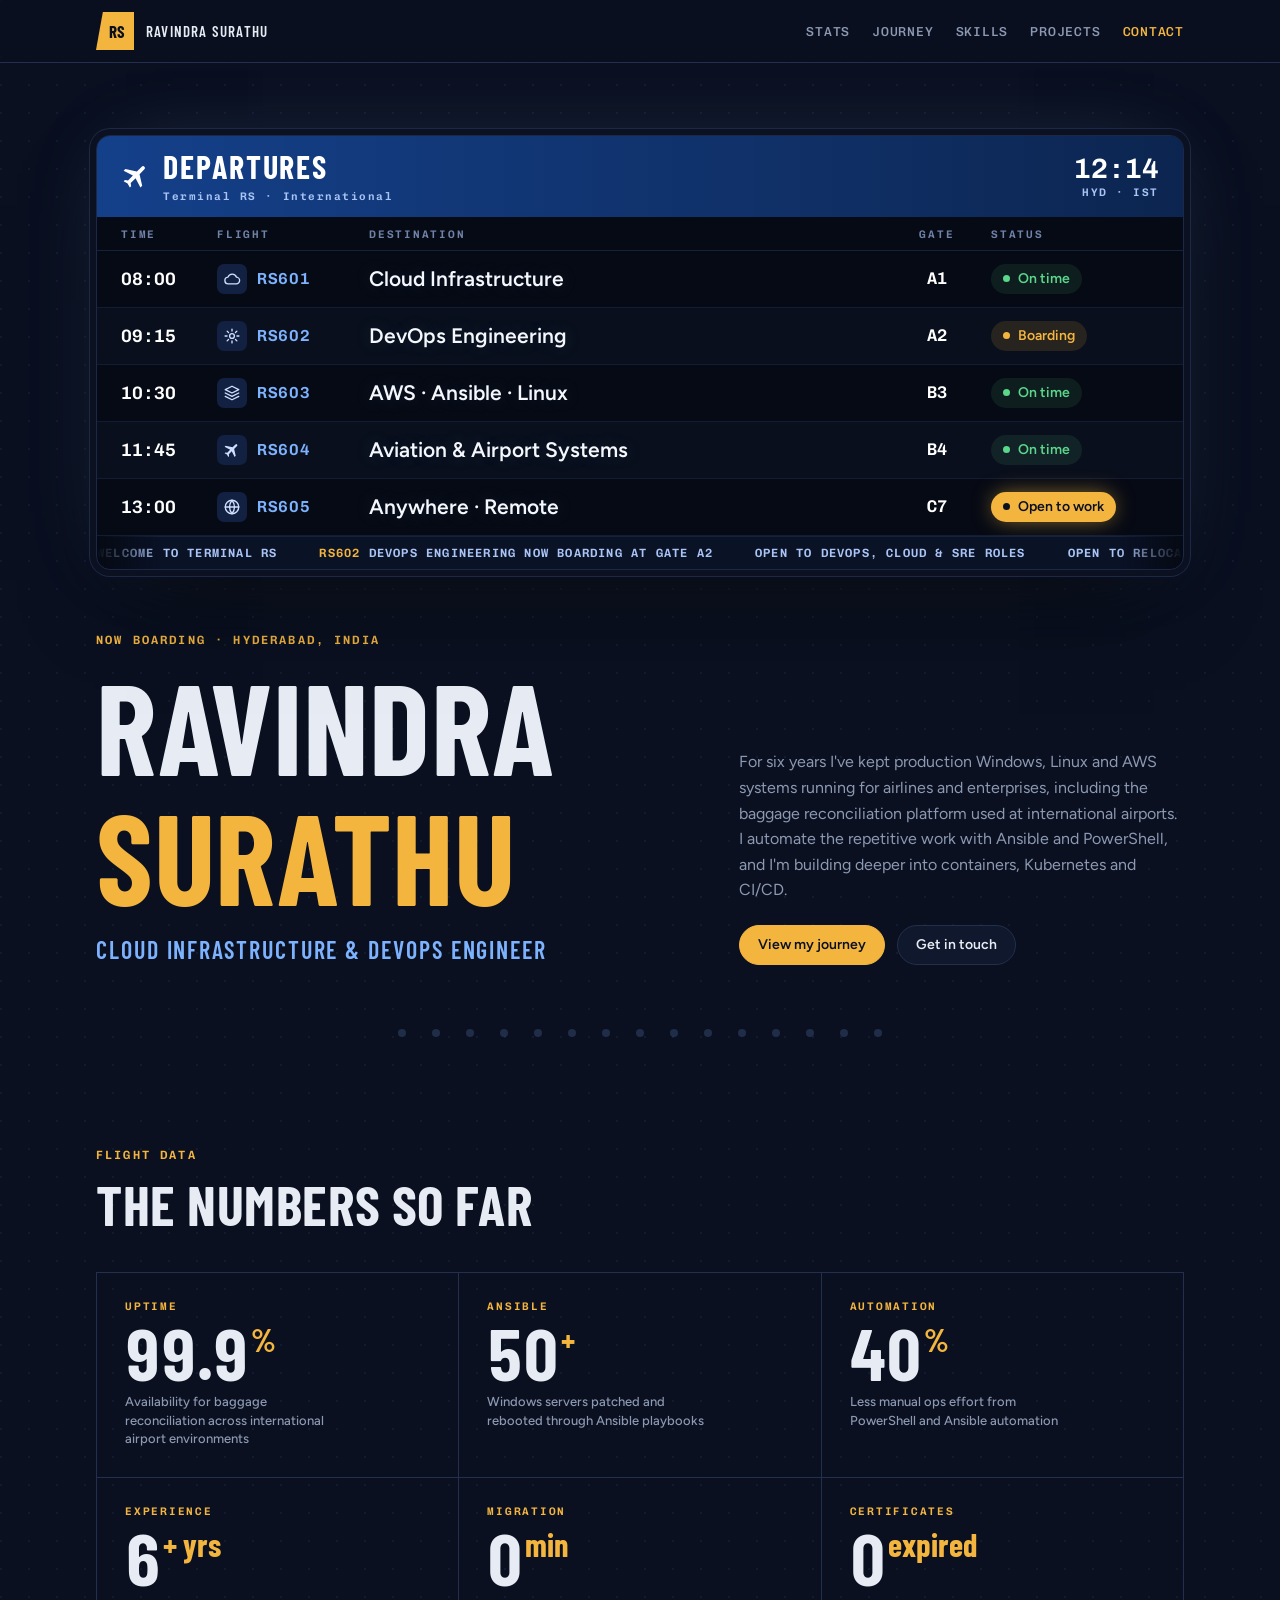
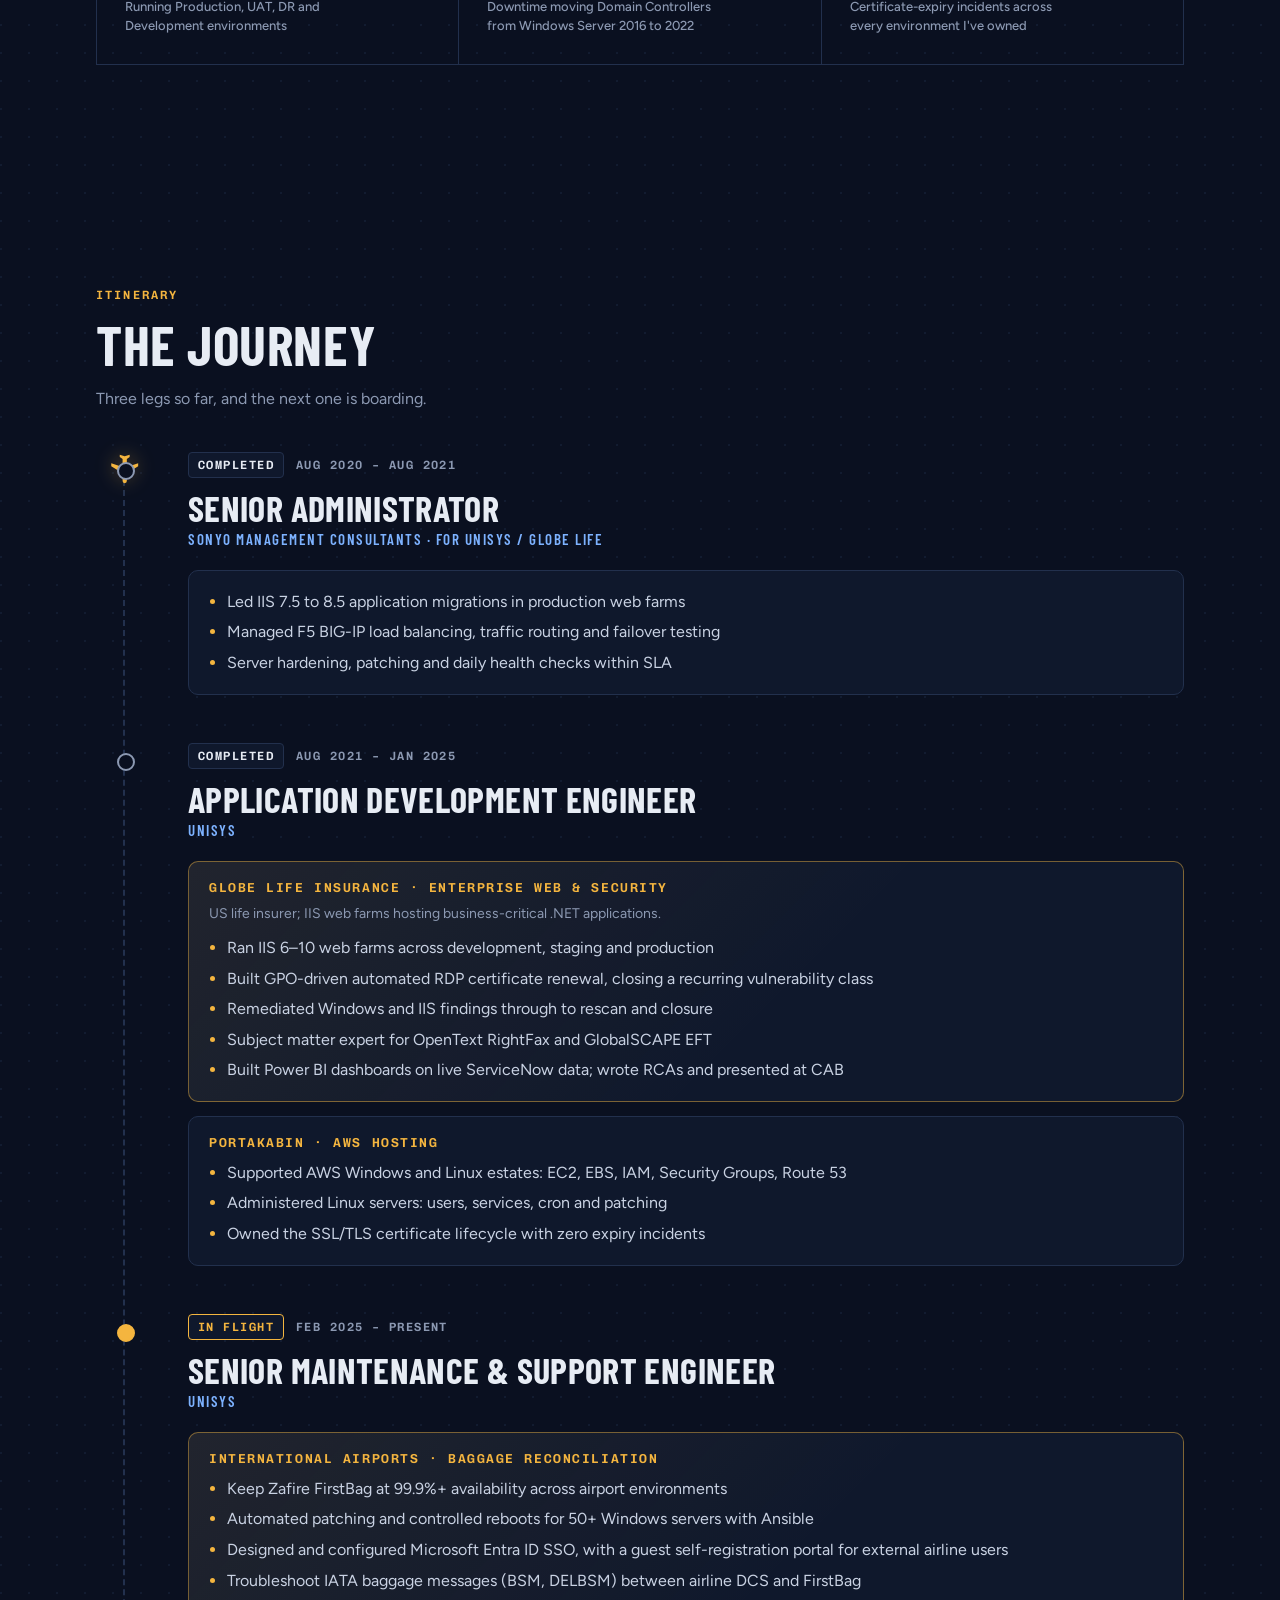
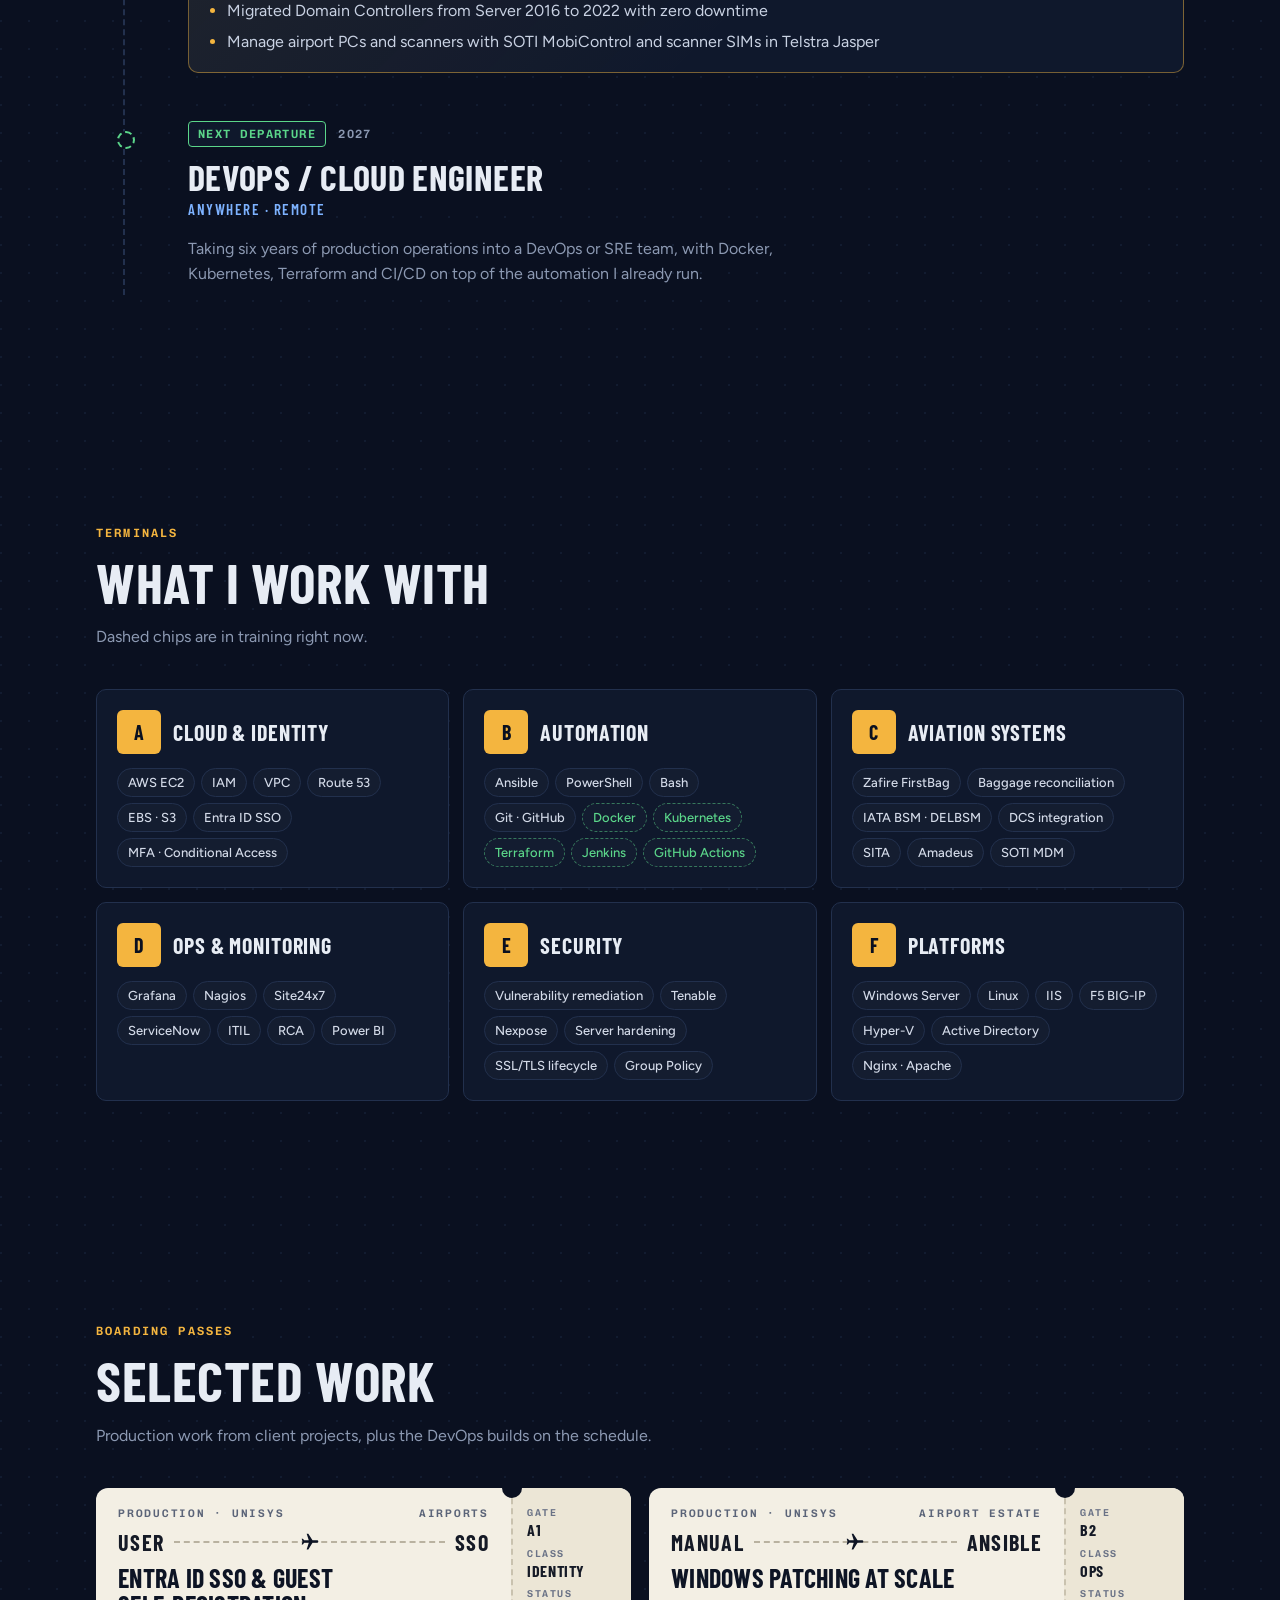
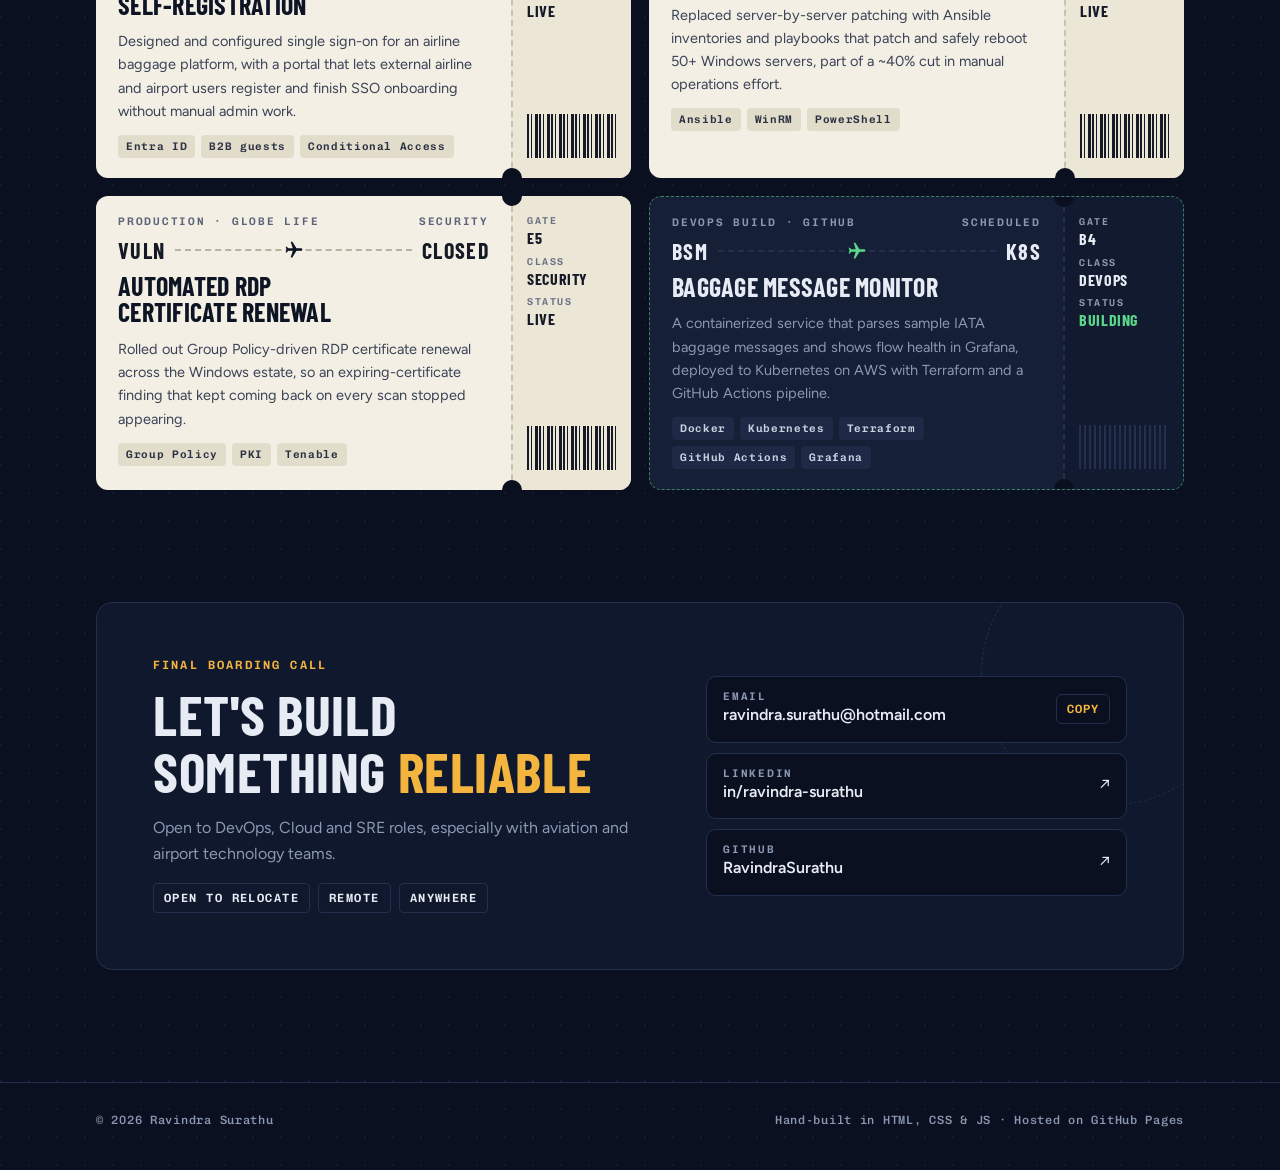
==== index.html @ cc4caa34 "Launch portfolio site Departures-screen hero, career itinerary, skills terminals and boarding-pass p" ====
<!doctype html>
<html lang="en">
<head>
<meta charset="utf-8">
<meta name="viewport" content="width=device-width, initial-scale=1, viewport-fit=cover">
<title>Ravindra Surathu</title>
<meta name="claude:viewport-fit-sides" content="cover">
<meta name="description" content="Ravindra Surathu – Cloud Infrastructure & DevOps Engineer. AWS, Ansible, Linux & Windows, aviation and airport systems.">
<link rel="preconnect" href="https://fonts.googleapis.com">
<link rel="preconnect" href="https://fonts.gstatic.com" crossorigin>
<link rel="stylesheet" href="https://fonts.googleapis.com/css2?family=Barlow+Condensed:wght@500;600;700&family=Chivo+Mono:wght@400;600&family=Figtree:wght@400;500;600&display=swap">
<style>
/* Layout: an airport at night. Departure board opens the page, then the career reads as a flight itinerary,
   skills as terminals, projects as boarding passes, contact as the final boarding call. Single deliberate dark look. */
:root{
  --night:#0A1020;      /* page ground: night apron */
  --deck:#0F182C;       /* raised surfaces */
  --line:#22304D;       /* hairlines, route */
  --flap:#14171D;       /* split-flap cell */
  --ink:#E7ECF4;        /* primary text */
  --muted:#8C99B2;      /* secondary text */
  --amber:#F4B53F;      /* board amber, the one accent */
  --runway:#7DB2FF;     /* runway edge-light blue, used sparingly */
  --go:#5BD68A;         /* status: on time */
  --display:"Barlow Condensed","Arial Narrow",Arial,sans-serif;
  --body:"Figtree",system-ui,-apple-system,"Segoe UI",sans-serif;
  --mono:"Chivo Mono",ui-monospace,"SFMono-Regular",Menlo,Consolas,monospace;
  color-scheme:dark;
}
*{box-sizing:border-box}
html{scroll-behavior:smooth}
body{margin:0;background:var(--night);color:var(--ink);font:400 16px/1.6 var(--body);
  background-image:radial-gradient(circle at 1px 1px,rgba(125,178,255,.07) 1px,transparent 0);background-size:28px 28px}
body::before{content:"";position:fixed;inset:0 0 auto;height:env(safe-area-inset-top,0px);z-index:10;background:var(--night)}
a{color:inherit}
:focus-visible{outline:2px solid var(--amber);outline-offset:3px;border-radius:4px}
.wrap{max-width:1120px;margin:0 auto;padding-left:max(16px,env(safe-area-inset-left,0px));padding-right:max(16px,env(safe-area-inset-right,0px))}
.eyebrow{font:600 12px/1 var(--mono);letter-spacing:.18em;text-transform:uppercase;color:var(--amber)}
h1,h2,h3{font-family:var(--display);font-weight:700;letter-spacing:.01em;text-wrap:balance;margin:0;line-height:1.02}
h2{font-size:clamp(34px,5vw,56px);text-transform:uppercase}
section{padding-block:clamp(64px,9vw,112px)}
.sec-head{display:grid;gap:14px;margin-bottom:40px;max-width:640px}
.sec-head p{color:var(--muted);margin:0}

/* ---------- nav ---------- */
nav{position:sticky;top:env(safe-area-inset-top,0px);z-index:20;background:rgba(10,16,32,.82);backdrop-filter:blur(10px);border-bottom:1px solid var(--line)}
nav .wrap{display:flex;align-items:center;justify-content:space-between;gap:16px;padding-block:12px}
.mono-mark{display:flex;align-items:center;gap:12px;text-decoration:none}
.fin{width:38px;height:38px;background:var(--amber);color:var(--night);display:grid;place-items:center;
  font:700 17px/1 var(--display);letter-spacing:.02em;clip-path:polygon(18% 0,100% 0,100% 100%,0 100%);padding-left:5px}
.mono-mark span{font:600 15px/1.1 var(--display);letter-spacing:.08em;text-transform:uppercase}
.navlinks{display:flex;gap:22px;font:500 13px/1 var(--mono);letter-spacing:.06em;text-transform:uppercase}
.navlinks a{text-decoration:none;color:var(--muted)}
.navlinks a:hover{color:var(--ink)}
@media (max-width:720px){.navlinks a:not(.keep){display:none}}

/* ---------- hero / departure board ---------- */
.hero{padding-block:clamp(36px,6vw,72px) 0}
.fids{position:relative;background:#060A14;border:1px solid #1B2847;border-radius:14px;overflow:hidden;
  box-shadow:0 0 0 6px #0B1120,0 0 0 7px #1B2847,0 40px 90px -30px rgba(0,0,0,.9),0 0 80px -30px rgba(125,178,255,.35)}
.fids::after{content:"";position:absolute;inset:0;pointer-events:none;
  background:linear-gradient(180deg,transparent 0,rgba(125,178,255,.06) 50%,transparent 100%);height:40%;top:-40%;animation:sweep 6s ease-in-out infinite 1.6s}
@keyframes sweep{0%{top:-40%}60%,100%{top:110%}}
.fids-head{display:flex;justify-content:space-between;align-items:center;gap:12px;flex-wrap:nowrap;padding:14px clamp(14px,2.4vw,24px);
  background:linear-gradient(90deg,#14408A,#0F2E63 70%,#0C2550)}
.fids-title{display:flex;align-items:center;gap:12px}
.fids-title svg{width:30px;height:30px;fill:#fff;transform:rotate(45deg)}
.fids-title b{font:700 clamp(21px,3.2vw,32px)/1 var(--display);letter-spacing:.06em;color:#fff;text-transform:uppercase}
.fids-title small{display:block;font:600 11px/1.2 var(--mono);letter-spacing:.14em;color:#A9C4F5;margin-top:3px}
.clock{font:600 clamp(20px,2.6vw,28px)/1 var(--mono);color:#fff;font-variant-numeric:tabular-nums;text-align:right}
.clock small{display:block;font-size:11px;color:#A9C4F5;letter-spacing:.14em;margin-top:4px}
.f-grid{display:grid;grid-template-columns:76px 132px minmax(0,1fr) 68px 168px;align-items:center;gap:0 clamp(10px,1.6vw,20px);padding:0 clamp(14px,2.4vw,24px)}
.f-cols{font:600 11px/1 var(--mono);letter-spacing:.16em;color:#6F82A8;text-transform:uppercase;padding-block:12px 10px;border-bottom:1px solid #16213B}
.f-row{padding-block:13px;border-bottom:1px solid #121C33;animation:rowIn .7s cubic-bezier(.2,.75,.2,1) both;animation-delay:calc(var(--i)*140ms + 200ms)}
.f-row:nth-child(odd){background:rgba(125,178,255,.035)}
@keyframes rowIn{from{opacity:0;transform:translateX(28px)}to{opacity:1;transform:none}}
.f-time{font:600 18px/1 var(--mono);color:#fff;font-variant-numeric:tabular-nums}
.f-fl{display:flex;align-items:center;gap:10px;font:600 16px/1 var(--mono);color:var(--runway);letter-spacing:.04em}
.f-ic{width:30px;height:30px;border-radius:7px;display:grid;place-items:center;background:#122041;color:#CFE0FF;flex:none}
.f-ic svg{width:18px;height:18px;fill:none;stroke:currentColor;stroke-width:1.8;stroke-linecap:round;stroke-linejoin:round}
.f-ic svg.solid{fill:currentColor;stroke:none}
.f-dest{font:600 clamp(17px,1.9vw,21px)/1.15 var(--body);color:#F4F7FC;min-width:0;text-shadow:0 0 18px rgba(125,178,255,.18)}
.f-gate{font:600 17px/1 var(--mono);color:#fff;text-align:center}
.f-st{justify-self:start;display:inline-flex;align-items:center;gap:8px;font:600 14px/1 var(--body);padding:8px 12px;border-radius:999px;white-space:nowrap}
.f-st::before{content:"";width:7px;height:7px;border-radius:50%;background:currentColor}
.st-go{color:var(--go);background:rgba(91,214,138,.1)}
.st-board{color:var(--amber);background:rgba(244,181,63,.12)}
.st-board::before{animation:pulse 1.2s ease-in-out infinite}
.st-open{color:var(--night);background:var(--amber);box-shadow:0 0 22px -4px rgba(244,181,63,.7)}
.st-open::before{background:var(--night)}
@keyframes pulse{50%{opacity:.2}}
.ticker{display:flex;overflow:hidden;background:#0A1226;border-top:1px solid #16213B;padding-block:10px;font:600 12px/1 var(--mono);letter-spacing:.1em;color:#A9C4F5;text-transform:uppercase;
  -webkit-mask-image:linear-gradient(90deg,transparent,#000 6%,#000 94%,transparent);mask-image:linear-gradient(90deg,transparent,#000 6%,#000 94%,transparent)}
.ticker div{display:flex;gap:42px;padding-right:42px;flex:none;animation:marquee 38s linear infinite}
.ticker span{white-space:nowrap}
.ticker em{font-style:normal;color:var(--amber)}
@keyframes marquee{to{transform:translateX(-100%)}}
@media (max-width:700px){
  .f-cols{display:none}
  .f-grid{grid-template-columns:minmax(0,1fr) auto;grid-template-areas:"fl st" "dest dest";gap:8px 10px}
  .f-time,.f-gate{display:none}
  .f-fl{grid-area:fl}.f-st{grid-area:st;justify-self:end}.f-dest{grid-area:dest;padding-left:40px}
}

.ident{display:grid;grid-template-columns:minmax(0,1.3fr) minmax(0,1fr);gap:clamp(24px,5vw,64px);align-items:end;margin-top:clamp(36px,6vw,64px)}
.ident h1{font-size:clamp(54px,10vw,128px);text-transform:uppercase;letter-spacing:.005em}
.ident h1 em{font-style:normal;color:var(--amber)}
.role{font:600 clamp(18px,2.2vw,24px)/1.25 var(--display);letter-spacing:.08em;text-transform:uppercase;color:var(--runway);margin-top:14px}
.ident p{margin:0;color:var(--muted);max-width:46ch}
.ctas{display:flex;gap:12px;flex-wrap:wrap;margin-top:22px}
.btn{display:inline-flex;align-items:center;gap:10px;padding:12px 18px;border-radius:999px;text-decoration:none;font:600 14px/1 var(--body);border:1px solid var(--line);background:var(--deck);color:var(--ink);cursor:pointer;transition:transform .2s,border-color .2s}
.btn:hover{transform:translateY(-2px);border-color:var(--muted)}
.btn.primary{background:var(--amber);color:var(--night);border-color:var(--amber)}
@media (max-width:760px){.ident{grid-template-columns:1fr}}

/* runway approach lights */
.runway{display:flex;justify-content:center;gap:clamp(10px,2.4vw,26px);padding-block:clamp(40px,6vw,64px) 0}
.runway i{width:8px;height:8px;border-radius:50%;background:var(--runway);opacity:.18;box-shadow:0 0 0 0 transparent;animation:approach 2.6s infinite}
@keyframes approach{0%,100%{opacity:.18;box-shadow:none}8%{opacity:1;box-shadow:0 0 14px 3px rgba(125,178,255,.7)}22%{opacity:.18;box-shadow:none}}

/* ---------- stats ---------- */
.stats{display:grid;grid-template-columns:repeat(3,minmax(0,1fr));border-top:1px solid var(--line);border-left:1px solid var(--line)}
.stat{padding:28px clamp(16px,2.4vw,28px);border-right:1px solid var(--line);border-bottom:1px solid var(--line);display:grid;gap:8px;align-content:start}
.stat b{font:700 clamp(44px,6vw,72px)/.9 var(--display);color:var(--ink);font-variant-numeric:tabular-nums}
.stat b sup{font-size:.45em;color:var(--amber);vertical-align:.9em;margin-left:2px}
.stat > span:not(.code){font:500 13px/1.45 var(--body);color:var(--muted);max-width:28ch}
.stat .code{font:600 11px/1 var(--mono);letter-spacing:.16em;color:var(--amber)}
@media (max-width:760px){.stats{grid-template-columns:repeat(2,minmax(0,1fr))}}
@media (max-width:420px){.stats{grid-template-columns:1fr}}

/* ---------- journey ---------- */
.journey{display:grid;grid-template-columns:56px minmax(0,1fr);gap:0 clamp(16px,3vw,36px);position:relative}
.track{position:relative;grid-row:1/span 10}
.track::before{content:"";position:absolute;left:50%;top:8px;bottom:8px;border-left:2px dashed var(--line);transform:translateX(-1px)}
.plane{position:absolute;left:50%;top:0;width:34px;height:34px;transform:translate(-50%,0) rotate(180deg);fill:var(--amber);transition:top .15s linear;filter:drop-shadow(0 0 10px rgba(244,181,63,.45))}
.leg{padding-bottom:48px;position:relative}
.leg::before{content:"";position:absolute;left:calc(-1*clamp(16px,3vw,36px) - 28px - 7px);top:10px;width:14px;height:14px;border-radius:50%;background:var(--night);border:2px solid var(--muted)}
.leg.now::before{border-color:var(--amber);background:var(--amber)}
.leg.next::before{border-color:var(--go);border-style:dashed}
.leg-meta{display:flex;gap:12px;flex-wrap:wrap;align-items:center;font:600 12px/1 var(--mono);letter-spacing:.12em;text-transform:uppercase;color:var(--muted)}
.leg-meta .pill{padding:6px 9px;border-radius:4px;background:var(--deck);border:1px solid var(--line);color:var(--ink)}
.leg.now .pill{border-color:var(--amber);color:var(--amber)}
.leg.next .pill{border-color:var(--go);color:var(--go)}
.leg h3{font-size:clamp(26px,3.4vw,36px);text-transform:uppercase;margin:12px 0 4px}
.leg .co{color:var(--runway);font:600 15px/1.3 var(--display);letter-spacing:.1em;text-transform:uppercase}
.clients{display:grid;gap:14px;margin-top:20px}
.client{background:var(--deck);border:1px solid var(--line);border-radius:10px;padding:18px 20px}
.client h4{margin:0 0 8px;font:600 13px/1.3 var(--mono);letter-spacing:.12em;text-transform:uppercase;color:var(--amber)}
.client ul{margin:0;padding-left:18px;color:#C9D2E3;display:grid;gap:5px}
.client li::marker{color:var(--amber)}
.client.feature{border-color:rgba(244,181,63,.45);background:linear-gradient(135deg,rgba(244,181,63,.08),transparent 60%),var(--deck)}
.client .tagline{font-size:14px;color:var(--muted);margin:-2px 0 10px}

/* ---------- skills ---------- */
.terminals{display:grid;grid-template-columns:repeat(3,minmax(0,1fr));gap:14px}
.terminal{background:var(--deck);border:1px solid var(--line);border-radius:10px;padding:20px;display:grid;gap:14px;align-content:start;transition:border-color .25s}
.terminal:hover{border-color:var(--muted)}
.t-head{display:flex;align-items:center;gap:12px}
.t-gate{width:44px;height:44px;border-radius:6px;background:var(--amber);color:var(--night);display:grid;place-items:center;font:700 20px/1 var(--display);flex:none}
.t-head h3{font-size:22px;text-transform:uppercase;letter-spacing:.04em}
.chips{display:flex;flex-wrap:wrap;gap:6px}
.chip{font:500 13px/1 var(--body);padding:7px 10px;border-radius:999px;border:1px solid var(--line);color:#D3DAE8;background:rgba(255,255,255,.02)}
.chip.learn{border-style:dashed;color:var(--go);border-color:rgba(91,214,138,.5)}
@media (max-width:900px){.terminals{grid-template-columns:repeat(2,minmax(0,1fr))}}
@media (max-width:560px){.terminals{grid-template-columns:1fr}}

/* ---------- boarding passes ---------- */
.passes{display:grid;grid-template-columns:repeat(2,minmax(0,1fr));gap:18px}
.pass{display:grid;grid-template-columns:minmax(0,1fr) 120px;background:#F3EFE4;color:#151A26;border-radius:12px;overflow:hidden;position:relative;transition:transform .3s}
.pass:hover{transform:translateY(-4px) rotate(-.4deg)}
.pass-main{padding:20px 22px;display:grid;gap:12px;align-content:start}
.pass-top{display:flex;justify-content:space-between;gap:10px;font:600 11px/1 var(--mono);letter-spacing:.16em;text-transform:uppercase;color:#5B6478}
.pass h3{font-size:26px;text-transform:uppercase;color:#0D1424}
.pass p{margin:0;font-size:14.5px;color:#3A4356}
.route{display:flex;align-items:center;gap:10px;font:700 22px/1 var(--display);letter-spacing:.06em}
.route .dash{flex:1;border-top:2px dashed #B9B2A0;position:relative}
.route .dash svg{position:absolute;left:50%;top:-11px;width:20px;height:20px;transform:translateX(-50%) rotate(90deg);fill:#0D1424}
.pass .tags{display:flex;flex-wrap:wrap;gap:6px}
.pass .tags span{font:600 11px/1 var(--mono);letter-spacing:.06em;padding:6px 8px;border-radius:4px;background:#E2DCCB;color:#2A3142}
.stub{border-left:2px dashed #C9C2AF;padding:20px 14px;display:grid;align-content:space-between;gap:12px;background:#ECE6D6;position:relative}
.stub::before,.stub::after{content:"";position:absolute;left:-11px;width:20px;height:20px;border-radius:50%;background:var(--night)}
.stub::before{top:-10px}.stub::after{bottom:-10px}
.stub dl{margin:0;display:grid;gap:10px}
.stub dt{font:600 10px/1 var(--mono);letter-spacing:.16em;color:#6A7286}
.stub dd{margin:3px 0 0;font:700 16px/1.1 var(--display);letter-spacing:.04em;text-transform:uppercase}
.barcode{height:44px;background:repeating-linear-gradient(90deg,#151A26 0 2px,transparent 2px 4px,#151A26 4px 5px,transparent 5px 8px,#151A26 8px 11px,transparent 11px 12px)}
.pass.scheduled{background:#151F36;color:var(--ink);border:1px dashed rgba(91,214,138,.55)}
.pass.scheduled h3{color:var(--ink)}
.pass.scheduled p,.pass.scheduled .pass-top{color:var(--muted)}
.pass.scheduled .stub{background:#111A2E;border-left-color:var(--line)}
.pass.scheduled .stub dt{color:var(--muted)}
.pass.scheduled .tags span{background:#1E2A45;color:#C9D2E3}
.pass.scheduled .route .dash{border-color:var(--line)}
.pass.scheduled .route .dash svg{fill:var(--go)}
.pass.scheduled .barcode{background:repeating-linear-gradient(90deg,var(--line) 0 2px,transparent 2px 5px)}
@media (max-width:820px){.passes{grid-template-columns:1fr}}
@media (max-width:440px){.pass{grid-template-columns:1fr}.stub{border-left:0;border-top:2px dashed #C9C2AF}.stub::before,.stub::after{display:none}}

/* ---------- contact ---------- */
.final{background:var(--deck);border:1px solid var(--line);border-radius:16px;padding:clamp(28px,5vw,56px);display:grid;grid-template-columns:minmax(0,1.2fr) minmax(0,1fr);gap:clamp(24px,4vw,48px);align-items:center;position:relative;overflow:hidden}
.final::after{content:"";position:absolute;right:-60px;top:-60px;width:260px;height:260px;border-radius:50%;border:1px dashed var(--line)}
.final h2 em{font-style:normal;color:var(--amber)}
.final p{color:var(--muted)}
.dest{display:flex;flex-wrap:wrap;gap:8px;margin-top:6px}
.dest span{font:600 12px/1 var(--mono);letter-spacing:.12em;padding:8px 10px;border:1px solid var(--line);border-radius:4px}
.contact-list{display:grid;gap:10px;position:relative;z-index:1}
.contact-row{display:flex;align-items:center;justify-content:space-between;gap:12px;padding:14px 16px;border:1px solid var(--line);border-radius:10px;background:var(--night);text-decoration:none;min-width:0}
.contact-row .k{font:600 11px/1 var(--mono);letter-spacing:.16em;color:var(--muted);text-transform:uppercase}
.contact-row .v{font-weight:600;overflow-wrap:anywhere;user-select:all}
.contact-row button{font:600 12px/1 var(--mono);letter-spacing:.08em;background:none;border:1px solid var(--line);color:var(--amber);padding:8px 10px;border-radius:6px;cursor:pointer;flex:none}
a.contact-row:hover{border-color:var(--muted)}
@media (max-width:760px){.final{grid-template-columns:1fr}}

footer{padding-block:28px 40px;border-top:1px solid var(--line);color:var(--muted);font:500 12px/1.6 var(--mono);letter-spacing:.06em}
footer .wrap{display:flex;justify-content:space-between;gap:12px;flex-wrap:wrap}

/* reveal: only applied by script to elements below the fold */
.pre{opacity:0;transform:translateY(18px)}
.shown{opacity:1;transform:none;transition:opacity .7s ease,transform .7s ease}

@media (prefers-reduced-motion:reduce){
  *,*::before,*::after{animation:none!important;transition:none!important}
  html{scroll-behavior:auto}
}
</style>
</head>
<body>

<nav>
  <div class="wrap">
    <a class="mono-mark" href="#top" aria-label="Ravindra Surathu, back to top"><div class="fin">RS</div><span>Ravindra Surathu</span></a>
    <div class="navlinks">
      <a href="#stats">Stats</a><a href="#journey">Journey</a><a href="#skills">Skills</a><a href="#projects">Projects</a><a class="keep" href="#contact" style="color:var(--amber)">Contact</a>
    </div>
  </div>
</nav>

<header class="hero" id="top">
  <div class="wrap">
    <div class="fids" role="img" aria-label="Departures screen: Cloud Infrastructure on time, DevOps Engineering boarding, AWS Ansible Linux on time, Aviation and Airport Systems on time, Anywhere and Remote open to work">
      <div class="fids-head">
        <div class="fids-title"><svg viewBox="0 0 24 24" aria-hidden="true"><path d="M21 16v-2l-8-5V3.5a1.5 1.5 0 0 0-3 0V9l-8 5v2l8-2.5V19l-2 1.5V22l3.5-1 3.5 1v-1.5L13 19v-5.5z"/></svg><div><b>Departures</b><small>Terminal RS · International</small></div></div>
        <div class="clock"><span id="clock">--:--</span><small>HYD · IST</small></div>
      </div>
      <div aria-hidden="true">
        <div class="f-grid f-cols"><span>Time</span><span>Flight</span><span>Destination</span><span style="text-align:center">Gate</span><span>Status</span></div>
          <div class="f-grid f-row" style="--i:0"><span class="f-time">08:00</span><span class="f-fl"><span class="f-ic"><svg viewBox="0 0 24 24"><path d="M7 18.5a4.5 4.5 0 0 1-.4-8.98A6 6 0 0 1 18 9.6a4.45 4.45 0 0 1-.6 8.9z"/></svg></span>RS601</span><span class="f-dest">Cloud Infrastructure</span><span class="f-gate">A1</span><span class="f-st st-go">On time</span></div>
          <div class="f-grid f-row" style="--i:1"><span class="f-time">09:15</span><span class="f-fl"><span class="f-ic"><svg viewBox="0 0 24 24"><circle cx="12" cy="12" r="3.2"/><path d="M12 2.8v2.6M12 18.6v2.6M2.8 12h2.6M18.6 12h2.6M5.5 5.5l1.85 1.85M16.65 16.65l1.85 1.85M5.5 18.5l1.85-1.85M16.65 7.35l1.85-1.85"/></svg></span>RS602</span><span class="f-dest">DevOps Engineering</span><span class="f-gate">A2</span><span class="f-st st-board" id="boardSt">Boarding</span></div>
          <div class="f-grid f-row" style="--i:2"><span class="f-time">10:30</span><span class="f-fl"><span class="f-ic"><svg viewBox="0 0 24 24"><path d="M12 3 3 7.5l9 4.5 9-4.5z"/><path d="m3 12 9 4.5 9-4.5"/><path d="m3 16.5 9 4.5 9-4.5"/></svg></span>RS603</span><span class="f-dest">AWS · Ansible · Linux</span><span class="f-gate">B3</span><span class="f-st st-go">On time</span></div>
          <div class="f-grid f-row" style="--i:3"><span class="f-time">11:45</span><span class="f-fl"><span class="f-ic"><svg class="solid" viewBox="0 0 24 24" style="transform:rotate(45deg)"><path d="M21 16v-2l-8-5V3.5a1.5 1.5 0 0 0-3 0V9l-8 5v2l8-2.5V19l-2 1.5V22l3.5-1 3.5 1v-1.5L13 19v-5.5z"/></svg></span>RS604</span><span class="f-dest">Aviation &amp; Airport Systems</span><span class="f-gate">B4</span><span class="f-st st-go">On time</span></div>
          <div class="f-grid f-row" style="--i:4"><span class="f-time">13:00</span><span class="f-fl"><span class="f-ic"><svg viewBox="0 0 24 24"><circle cx="12" cy="12" r="9"/><path d="M3 12h18"/><path d="M12 3a14 14 0 0 1 0 18a14 14 0 0 1 0-18z"/></svg></span>RS605</span><span class="f-dest">Anywhere · Remote</span><span class="f-gate">C7</span><span class="f-st st-open">Open to work</span></div>
      </div>
      <div class="ticker" aria-hidden="true"><div><span>Welcome to Terminal RS</span><span><em>RS602</em> DevOps Engineering now boarding at gate A2</span><span>Open to DevOps, Cloud &amp; SRE roles</span><span>Open to relocate anywhere · Remote friendly</span><span>Aviation systems: baggage reconciliation · DCS · IATA BSM</span></div><div><span>Welcome to Terminal RS</span><span><em>RS602</em> DevOps Engineering now boarding at gate A2</span><span>Open to DevOps, Cloud &amp; SRE roles</span><span>Open to relocate anywhere · Remote friendly</span><span>Aviation systems: baggage reconciliation · DCS · IATA BSM</span></div></div>
    </div>

    <div class="ident">
      <div>
        <div class="eyebrow">Now boarding · Hyderabad, India</div>
        <h1 style="margin-top:14px">Ravindra<br><em>Surathu</em></h1>
        <div class="role">Cloud Infrastructure &amp; DevOps Engineer</div>
      </div>
      <div>
        <p>For six years I've kept production Windows, Linux and AWS systems running for airlines and enterprises, including the baggage reconciliation platform used at international airports. I automate the repetitive work with Ansible and PowerShell, and I'm building deeper into containers, Kubernetes and CI/CD.</p>
        <div class="ctas">
          <a class="btn primary" href="#journey">View my journey</a>
          <a class="btn" href="#contact">Get in touch</a>
        </div>
      </div>
    </div>
  </div>
  <div class="runway" aria-hidden="true" id="runway"></div>
</header>

<main>
<section id="stats">
  <div class="wrap">
    <div class="sec-head"><div class="eyebrow">Flight data</div><h2>The numbers so far</h2></div>
    <div class="stats">
      <div class="stat"><span class="code">UPTIME</span><b><span class="count" data-to="99.9" data-dec="1">99.9</span><sup>%</sup></b><span>Availability for baggage reconciliation across international airport environments</span></div>
      <div class="stat"><span class="code">ANSIBLE</span><b><span class="count" data-to="50">50</span><sup>+</sup></b><span>Windows servers patched and rebooted through Ansible playbooks</span></div>
      <div class="stat"><span class="code">AUTOMATION</span><b><span class="count" data-to="40">40</span><sup>%</sup></b><span>Less manual ops effort from PowerShell and Ansible automation</span></div>
      <div class="stat"><span class="code">EXPERIENCE</span><b><span class="count" data-to="6">6</span><sup>+ yrs</sup></b><span>Running Production, UAT, DR and Development environments</span></div>
      <div class="stat"><span class="code">MIGRATION</span><b><span class="count" data-to="0">0</span><sup>min</sup></b><span>Downtime moving Domain Controllers from Windows Server 2016 to 2022</span></div>
      <div class="stat"><span class="code">CERTIFICATES</span><b><span class="count" data-to="0">0</span><sup>expired</sup></b><span>Certificate-expiry incidents across every environment I've owned</span></div>
    </div>
  </div>
</section>

<section id="journey">
  <div class="wrap">
    <div class="sec-head"><div class="eyebrow">Itinerary</div><h2>The journey</h2><p>Three legs so far, and the next one is boarding.</p></div>
    <div class="journey" id="journeyEl">
      <div class="track" aria-hidden="true"><svg class="plane" id="plane" viewBox="0 0 24 24"><path d="M21 16v-2l-8-5V3.5a1.5 1.5 0 0 0-3 0V9l-8 5v2l8-2.5V19l-2 1.5V22l3.5-1 3.5 1v-1.5L13 19v-5.5z"/></svg></div>

      <article class="leg">
        <div class="leg-meta"><span class="pill">Completed</span><span>Aug 2020 – Aug 2021</span></div>
        <h3>Senior Administrator</h3>
        <div class="co">Sonyo Management Consultants · for Unisys / Globe Life</div>
        <div class="clients">
          <div class="client">
            <ul>
              <li>Led IIS 7.5 to 8.5 application migrations in production web farms</li>
              <li>Managed F5 BIG-IP load balancing, traffic routing and failover testing</li>
              <li>Server hardening, patching and daily health checks within SLA</li>
            </ul>
          </div>
        </div>
      </article>

      <article class="leg">
        <div class="leg-meta"><span class="pill">Completed</span><span>Aug 2021 – Jan 2025</span></div>
        <h3>Application Development Engineer</h3>
        <div class="co">Unisys</div>
        <div class="clients">
          <div class="client feature">
            <h4>Globe Life Insurance · Enterprise web &amp; security</h4>
            <p class="tagline">US life insurer; IIS web farms hosting business-critical .NET applications.</p>
            <ul>
              <li>Ran IIS 6–10 web farms across development, staging and production</li>
              <li>Built GPO-driven automated RDP certificate renewal, closing a recurring vulnerability class</li>
              <li>Remediated Windows and IIS findings through to rescan and closure</li>
              <li>Subject matter expert for OpenText RightFax and GlobalSCAPE EFT</li>
              <li>Built Power BI dashboards on live ServiceNow data; wrote RCAs and presented at CAB</li>
            </ul>
          </div>
          <div class="client">
            <h4>Portakabin · AWS hosting</h4>
            <ul>
              <li>Supported AWS Windows and Linux estates: EC2, EBS, IAM, Security Groups, Route 53</li>
              <li>Administered Linux servers: users, services, cron and patching</li>
              <li>Owned the SSL/TLS certificate lifecycle with zero expiry incidents</li>
            </ul>
          </div>
        </div>
      </article>

      <article class="leg now">
        <div class="leg-meta"><span class="pill">In flight</span><span>Feb 2025 – Present</span></div>
        <h3>Senior Maintenance &amp; Support Engineer</h3>
        <div class="co">Unisys</div>
        <div class="clients">
          <div class="client feature">
            <h4>International airports · Baggage reconciliation</h4>
            <ul>
              <li>Keep Zafire FirstBag at 99.9%+ availability across airport environments</li>
              <li>Automated patching and controlled reboots for 50+ Windows servers with Ansible</li>
              <li>Designed and configured Microsoft Entra ID SSO, with a guest self-registration portal for external airline users</li>
              <li>Troubleshoot IATA baggage messages (BSM, DELBSM) between airline DCS and FirstBag</li>
              <li>Migrated Domain Controllers from Server 2016 to 2022 with zero downtime</li>
              <li>Manage airport PCs and scanners with SOTI MobiControl and scanner SIMs in Telstra Jasper</li>
            </ul>
          </div>
        </div>
      </article>

      <article class="leg next" style="padding-bottom:0">
        <div class="leg-meta"><span class="pill">Next departure</span><span>2027</span></div>
        <h3>DevOps / Cloud Engineer</h3>
        <div class="co">Anywhere · Remote</div>
        <p style="color:var(--muted);max-width:60ch">Taking six years of production operations into a DevOps or SRE team, with Docker, Kubernetes, Terraform and CI/CD on top of the automation I already run.</p>
      </article>
    </div>
  </div>
</section>

<section id="skills">
  <div class="wrap">
    <div class="sec-head"><div class="eyebrow">Terminals</div><h2>What I work with</h2><p>Dashed chips are in training right now.</p></div>
    <div class="terminals">
      <div class="terminal"><div class="t-head"><div class="t-gate">A</div><h3>Cloud &amp; identity</h3></div><div class="chips"><span class="chip">AWS EC2</span><span class="chip">IAM</span><span class="chip">VPC</span><span class="chip">Route 53</span><span class="chip">EBS · S3</span><span class="chip">Entra ID SSO</span><span class="chip">MFA · Conditional Access</span></div></div>
      <div class="terminal"><div class="t-head"><div class="t-gate">B</div><h3>Automation</h3></div><div class="chips"><span class="chip">Ansible</span><span class="chip">PowerShell</span><span class="chip">Bash</span><span class="chip">Git · GitHub</span><span class="chip learn">Docker</span><span class="chip learn">Kubernetes</span><span class="chip learn">Terraform</span><span class="chip learn">Jenkins</span><span class="chip learn">GitHub Actions</span></div></div>
      <div class="terminal"><div class="t-head"><div class="t-gate">C</div><h3>Aviation systems</h3></div><div class="chips"><span class="chip">Zafire FirstBag</span><span class="chip">Baggage reconciliation</span><span class="chip">IATA BSM · DELBSM</span><span class="chip">DCS integration</span><span class="chip">SITA</span><span class="chip">Amadeus</span><span class="chip">SOTI MDM</span></div></div>
      <div class="terminal"><div class="t-head"><div class="t-gate">D</div><h3>Ops &amp; monitoring</h3></div><div class="chips"><span class="chip">Grafana</span><span class="chip">Nagios</span><span class="chip">Site24x7</span><span class="chip">ServiceNow</span><span class="chip">ITIL</span><span class="chip">RCA</span><span class="chip">Power BI</span></div></div>
      <div class="terminal"><div class="t-head"><div class="t-gate">E</div><h3>Security</h3></div><div class="chips"><span class="chip">Vulnerability remediation</span><span class="chip">Tenable</span><span class="chip">Nexpose</span><span class="chip">Server hardening</span><span class="chip">SSL/TLS lifecycle</span><span class="chip">Group Policy</span></div></div>
      <div class="terminal"><div class="t-head"><div class="t-gate">F</div><h3>Platforms</h3></div><div class="chips"><span class="chip">Windows Server</span><span class="chip">Linux</span><span class="chip">IIS</span><span class="chip">F5 BIG-IP</span><span class="chip">Hyper-V</span><span class="chip">Active Directory</span><span class="chip">Nginx · Apache</span></div></div>
    </div>
  </div>
</section>

<section id="projects">
  <div class="wrap">
    <div class="sec-head"><div class="eyebrow">Boarding passes</div><h2>Selected work</h2><p>Production work from client projects, plus the DevOps builds on the schedule.</p></div>
    <div class="passes">
      <article class="pass">
        <div class="pass-main">
          <div class="pass-top"><span>Production · Unisys</span><span>Airports</span></div>
          <div class="route"><span>USER</span><span class="dash"><svg viewBox="0 0 24 24"><path d="M21 16v-2l-8-5V3.5a1.5 1.5 0 0 0-3 0V9l-8 5v2l8-2.5V19l-2 1.5V22l3.5-1 3.5 1v-1.5L13 19v-5.5z"/></svg></span><span>SSO</span></div>
          <h3>Entra ID SSO &amp; guest self-registration</h3>
          <p>Designed and configured single sign-on for an airline baggage platform, with a portal that lets external airline and airport users register and finish SSO onboarding without manual admin work.</p>
          <div class="tags"><span>Entra ID</span><span>B2B guests</span><span>Conditional Access</span></div>
        </div>
        <div class="stub"><dl><div><dt>GATE</dt><dd>A1</dd></div><div><dt>CLASS</dt><dd>Identity</dd></div><div><dt>STATUS</dt><dd>Live</dd></div></dl><div class="barcode" aria-hidden="true"></div></div>
      </article>

      <article class="pass">
        <div class="pass-main">
          <div class="pass-top"><span>Production · Unisys</span><span>Airport estate</span></div>
          <div class="route"><span>MANUAL</span><span class="dash"><svg viewBox="0 0 24 24"><path d="M21 16v-2l-8-5V3.5a1.5 1.5 0 0 0-3 0V9l-8 5v2l8-2.5V19l-2 1.5V22l3.5-1 3.5 1v-1.5L13 19v-5.5z"/></svg></span><span>ANSIBLE</span></div>
          <h3>Windows patching at scale</h3>
          <p>Replaced server-by-server patching with Ansible inventories and playbooks that patch and safely reboot 50+ Windows servers, part of a ~40% cut in manual operations effort.</p>
          <div class="tags"><span>Ansible</span><span>WinRM</span><span>PowerShell</span></div>
        </div>
        <div class="stub"><dl><div><dt>GATE</dt><dd>B2</dd></div><div><dt>CLASS</dt><dd>Ops</dd></div><div><dt>STATUS</dt><dd>Live</dd></div></dl><div class="barcode" aria-hidden="true"></div></div>
      </article>

      <article class="pass">
        <div class="pass-main">
          <div class="pass-top"><span>Production · Globe Life</span><span>Security</span></div>
          <div class="route"><span>VULN</span><span class="dash"><svg viewBox="0 0 24 24"><path d="M21 16v-2l-8-5V3.5a1.5 1.5 0 0 0-3 0V9l-8 5v2l8-2.5V19l-2 1.5V22l3.5-1 3.5 1v-1.5L13 19v-5.5z"/></svg></span><span>CLOSED</span></div>
          <h3>Automated RDP certificate renewal</h3>
          <p>Rolled out Group Policy-driven RDP certificate renewal across the Windows estate, so an expiring-certificate finding that kept coming back on every scan stopped appearing.</p>
          <div class="tags"><span>Group Policy</span><span>PKI</span><span>Tenable</span></div>
        </div>
        <div class="stub"><dl><div><dt>GATE</dt><dd>E5</dd></div><div><dt>CLASS</dt><dd>Security</dd></div><div><dt>STATUS</dt><dd>Live</dd></div></dl><div class="barcode" aria-hidden="true"></div></div>
      </article>

      <article class="pass scheduled">
        <div class="pass-main">
          <div class="pass-top"><span>DevOps build · GitHub</span><span>Scheduled</span></div>
          <div class="route"><span>BSM</span><span class="dash"><svg viewBox="0 0 24 24"><path d="M21 16v-2l-8-5V3.5a1.5 1.5 0 0 0-3 0V9l-8 5v2l8-2.5V19l-2 1.5V22l3.5-1 3.5 1v-1.5L13 19v-5.5z"/></svg></span><span>K8S</span></div>
          <h3>Baggage message monitor</h3>
          <p>A containerized service that parses sample IATA baggage messages and shows flow health in Grafana, deployed to Kubernetes on AWS with Terraform and a GitHub Actions pipeline.</p>
          <div class="tags"><span>Docker</span><span>Kubernetes</span><span>Terraform</span><span>GitHub Actions</span><span>Grafana</span></div>
        </div>
        <div class="stub"><dl><div><dt>GATE</dt><dd>B4</dd></div><div><dt>CLASS</dt><dd>DevOps</dd></div><div><dt>STATUS</dt><dd style="color:var(--go)">Building</dd></div></dl><div class="barcode" aria-hidden="true"></div></div>
      </article>
    </div>
  </div>
</section>

<section id="contact" style="padding-top:0">
  <div class="wrap">
    <div class="final">
      <div>
        <div class="eyebrow">Final boarding call</div>
        <h2 style="margin-top:14px">Let's build something <em>reliable</em></h2>
        <p>Open to DevOps, Cloud and SRE roles, especially with aviation and airport technology teams.</p>
        <div class="dest"><span>OPEN TO RELOCATE</span><span>REMOTE</span><span>ANYWHERE</span></div>
      </div>
      <div class="contact-list">
        <div class="contact-row"><div><div class="k">Email</div><div class="v" id="email">ravindra.surathu@hotmail.com</div></div><button type="button" id="copyBtn">COPY</button></div>
        <a class="contact-row" href="https://www.linkedin.com/in/ravindra-surathu/" target="_blank" rel="noopener"><div><div class="k">LinkedIn</div><div class="v">in/ravindra-surathu</div></div><span aria-hidden="true">↗</span></a>
        <a class="contact-row" href="https://github.com/RavindraSurathu" target="_blank" rel="noopener"><div><div class="k">GitHub</div><div class="v">RavindraSurathu</div></div><span aria-hidden="true">↗</span></a>
      </div>
    </div>
  </div>
</section>
</main>

<footer><div class="wrap"><span>© 2026 Ravindra Surathu</span><span>Hand-built in HTML, CSS &amp; JS · Hosted on GitHub Pages</span></div></footer>

<script>
(() => {
  const reduce = matchMedia('(prefers-reduced-motion: reduce)').matches;
  // Boarding status alternates like a live screen.
  const bst = document.getElementById('boardSt');
  if (!reduce && bst) { const msgs = ['Boarding', 'Gate open', 'Boarding', 'Go to gate']; let k = 0;
    setInterval(() => { k = (k + 1) % msgs.length; bst.textContent = msgs[k]; }, 3200); }

  // Board clock in Hyderabad time.
  const clock = document.getElementById('clock');
  const fmt = new Intl.DateTimeFormat('en-GB', { hour: '2-digit', minute: '2-digit', timeZone: 'Asia/Kolkata' });
  const tickClock = () => { clock.textContent = fmt.format(new Date()); };
  tickClock(); setInterval(tickClock, 15000);

  // Runway approach lights.
  const runway = document.getElementById('runway');
  for (let i = 0; i < 15; i++) { const d = document.createElement('i'); d.style.animationDelay = (i * 0.09) + 's'; runway.appendChild(d); }

  // Reveal: only for elements that start below the fold.
  const revealEls = document.querySelectorAll('.stat, .leg, .terminal, .pass, .final');
  if (!reduce && 'IntersectionObserver' in window) {
    const io = new IntersectionObserver(es => es.forEach(e => {
      if (e.isIntersecting) { e.target.classList.add('shown'); e.target.classList.remove('pre'); io.unobserve(e.target); }
    }), { threshold: .12 });
    revealEls.forEach((el, i) => {
      if (el.getBoundingClientRect().top > innerHeight) { el.classList.add('pre'); el.style.transitionDelay = (i % 3) * 80 + 'ms'; io.observe(el); }
    });

    // Count-up when stats come into view.
    const counts = document.querySelectorAll('.count');
    const cio = new IntersectionObserver(es => es.forEach(e => {
      if (!e.isIntersecting) return;
      const el = e.target, to = +el.dataset.to, dec = +(el.dataset.dec || 0), t0 = performance.now();
      if (to === 0) { cio.unobserve(el); return; }
      const step = now => {
        const p = Math.min(1, (now - t0) / 1400), v = to * (1 - Math.pow(1 - p, 3));
        el.textContent = v.toFixed(dec);
        if (p < 1) requestAnimationFrame(step);
      };
      requestAnimationFrame(step); cio.unobserve(el);
    }), { threshold: .6 });
    counts.forEach(c => cio.observe(c));
  }

  // Plane follows scroll progress through the journey.
  const journey = document.getElementById('journeyEl'), plane = document.getElementById('plane');
  const movePlane = () => {
    const r = journey.getBoundingClientRect(), h = r.height - 40;
    const p = Math.min(1, Math.max(0, (innerHeight * 0.55 - r.top) / r.height));
    plane.style.top = (p * h) + 'px';
  };
  addEventListener('scroll', movePlane, { passive: true }); movePlane();

  // Copy email.
  const btn = document.getElementById('copyBtn'), email = document.getElementById('email');
  btn.addEventListener('click', () => {
    const done = () => { btn.textContent = 'COPIED'; setTimeout(() => btn.textContent = 'COPY', 1600); };
    if (navigator.clipboard) navigator.clipboard.writeText(email.textContent).then(done).catch(() => selectEmail());
    else selectEmail();
    function selectEmail() { const r = document.createRange(); r.selectNodeContents(email); const s = getSelection(); s.removeAllRanges(); s.addRange(r); btn.textContent = 'SELECTED'; }
  });
})();
</script>

</body>
</html>
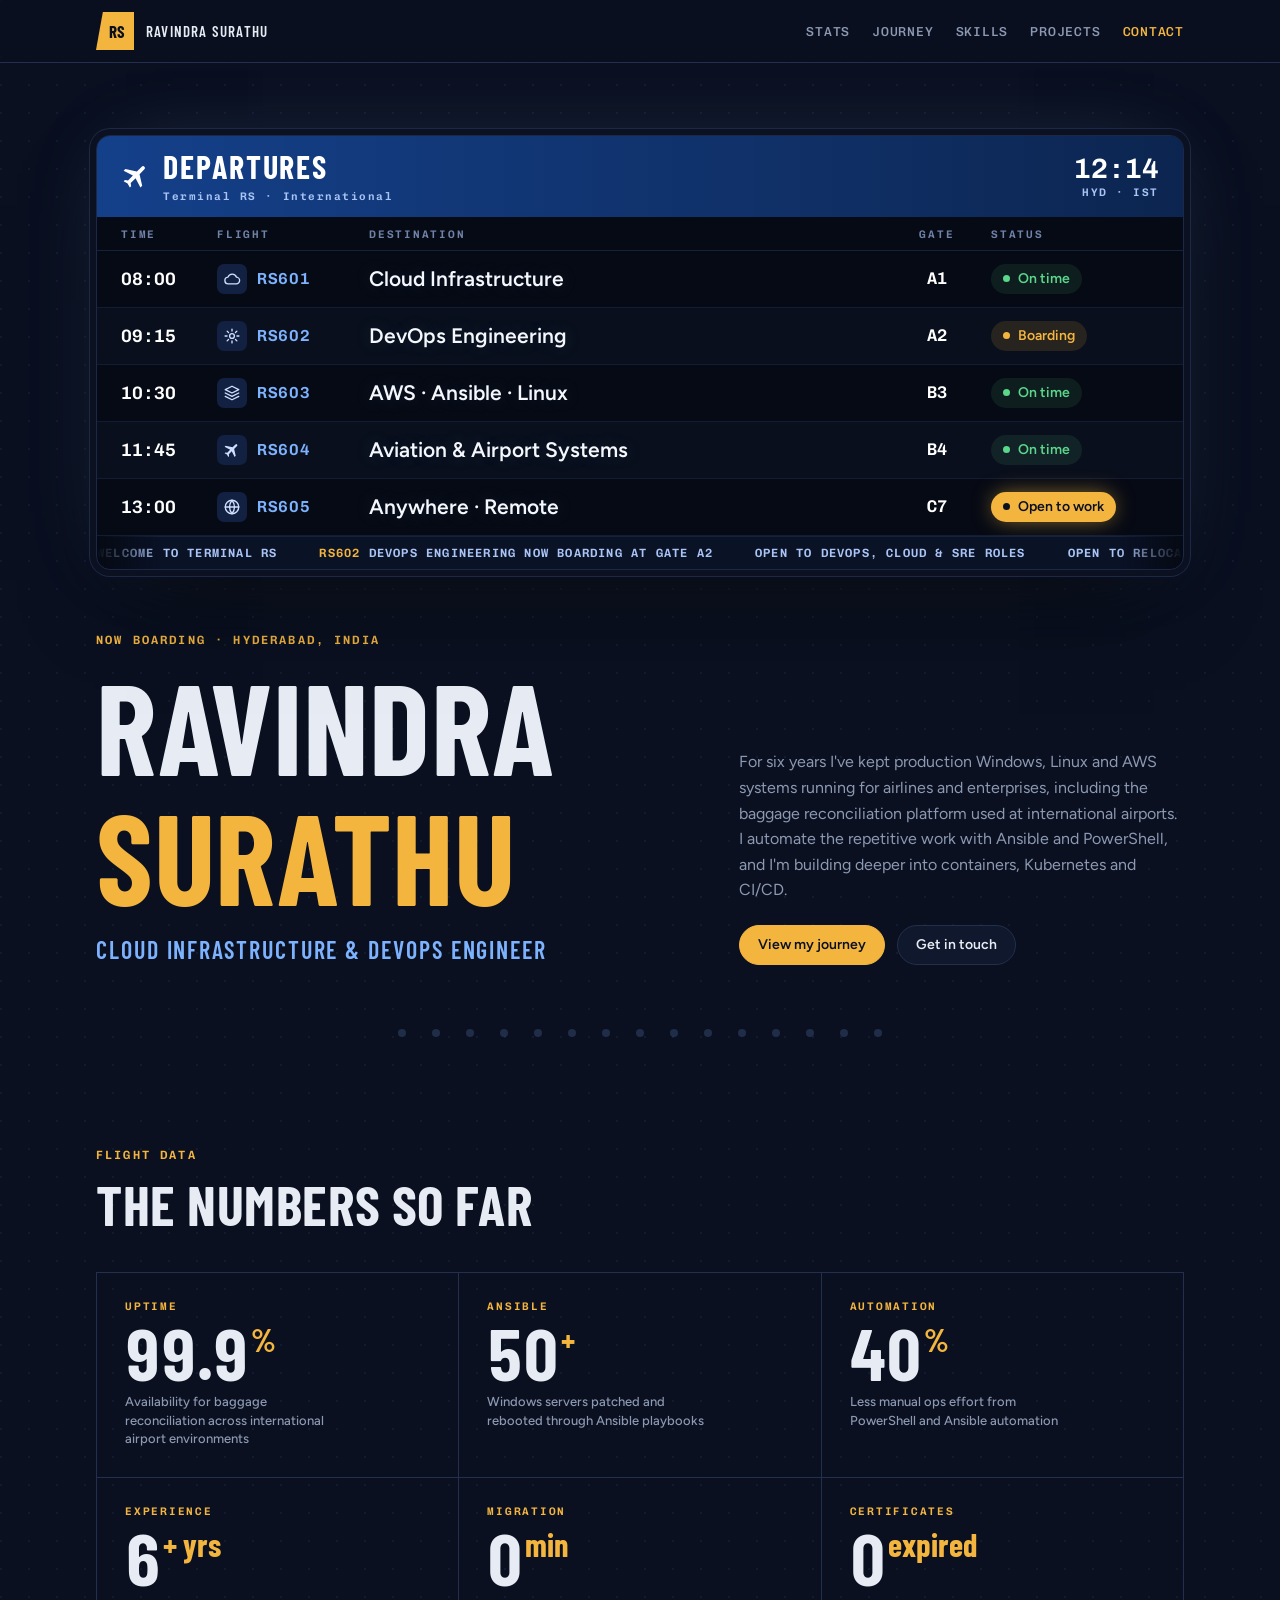
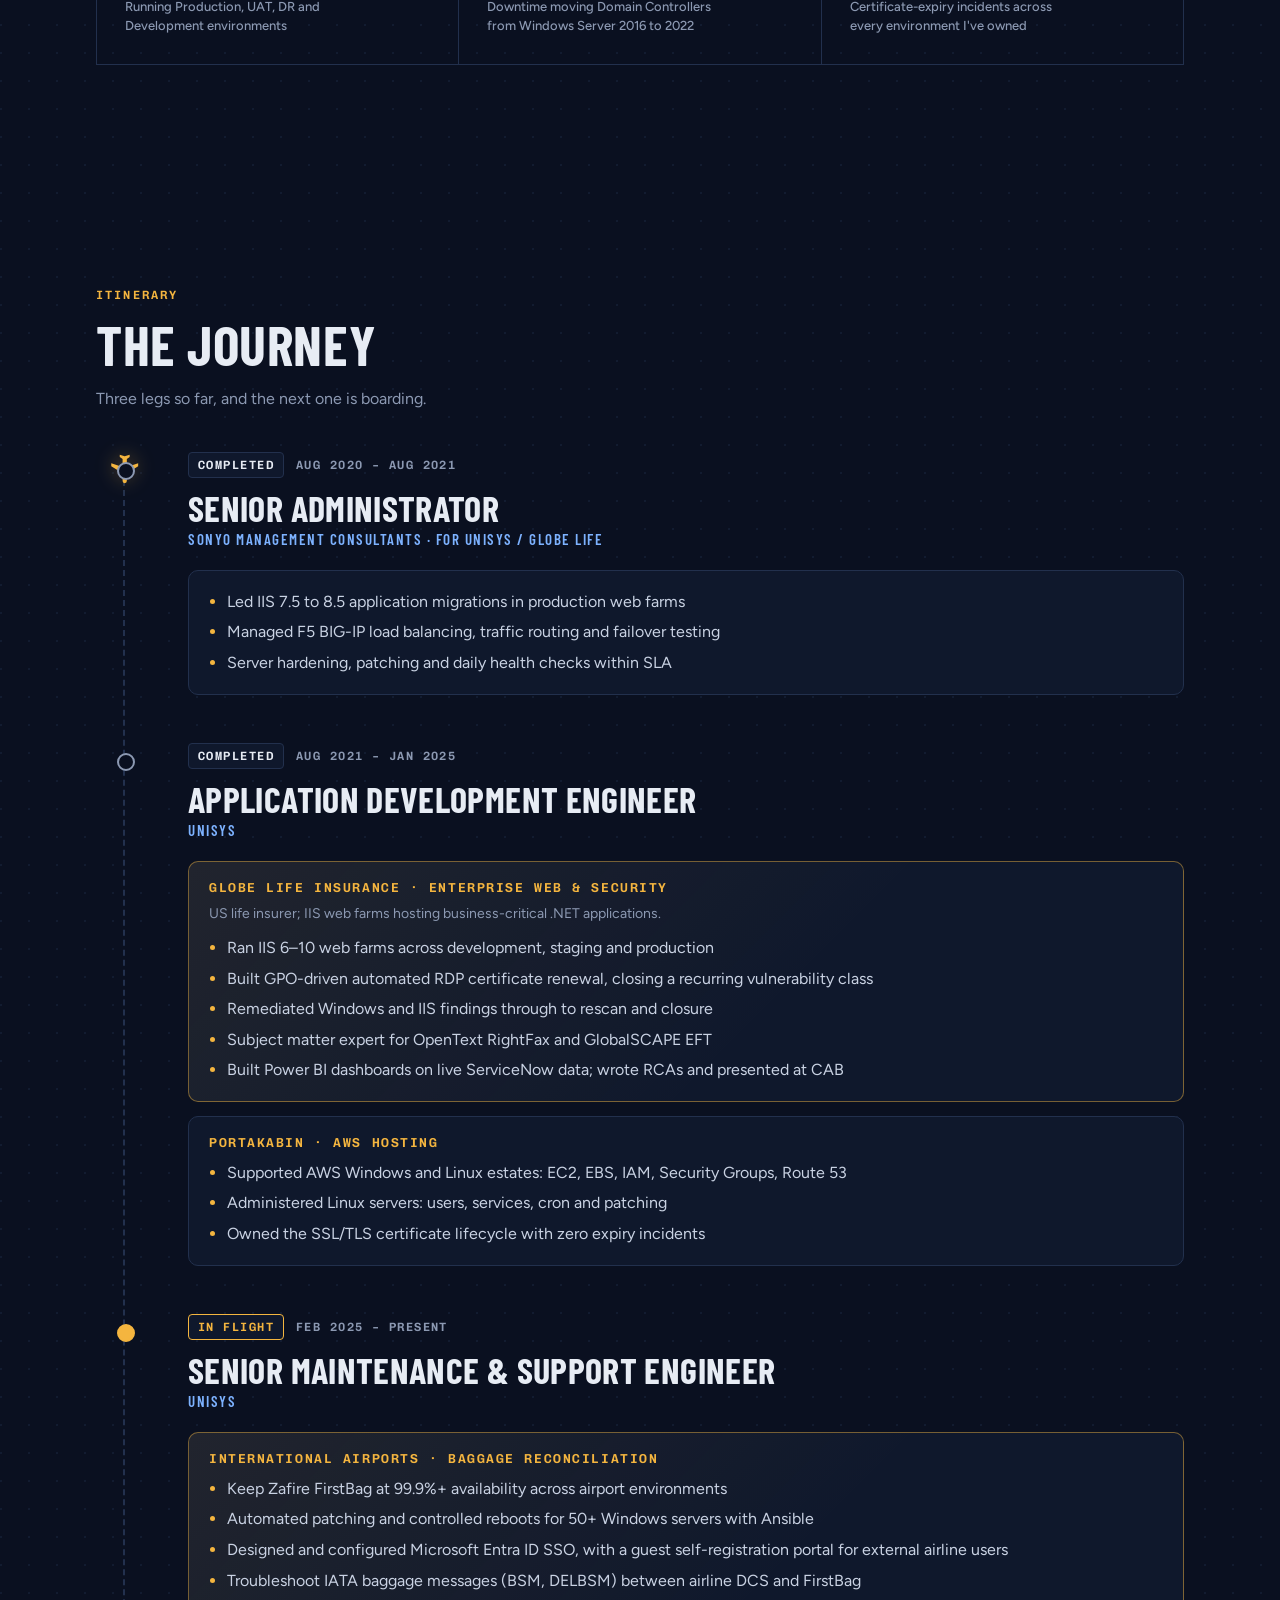
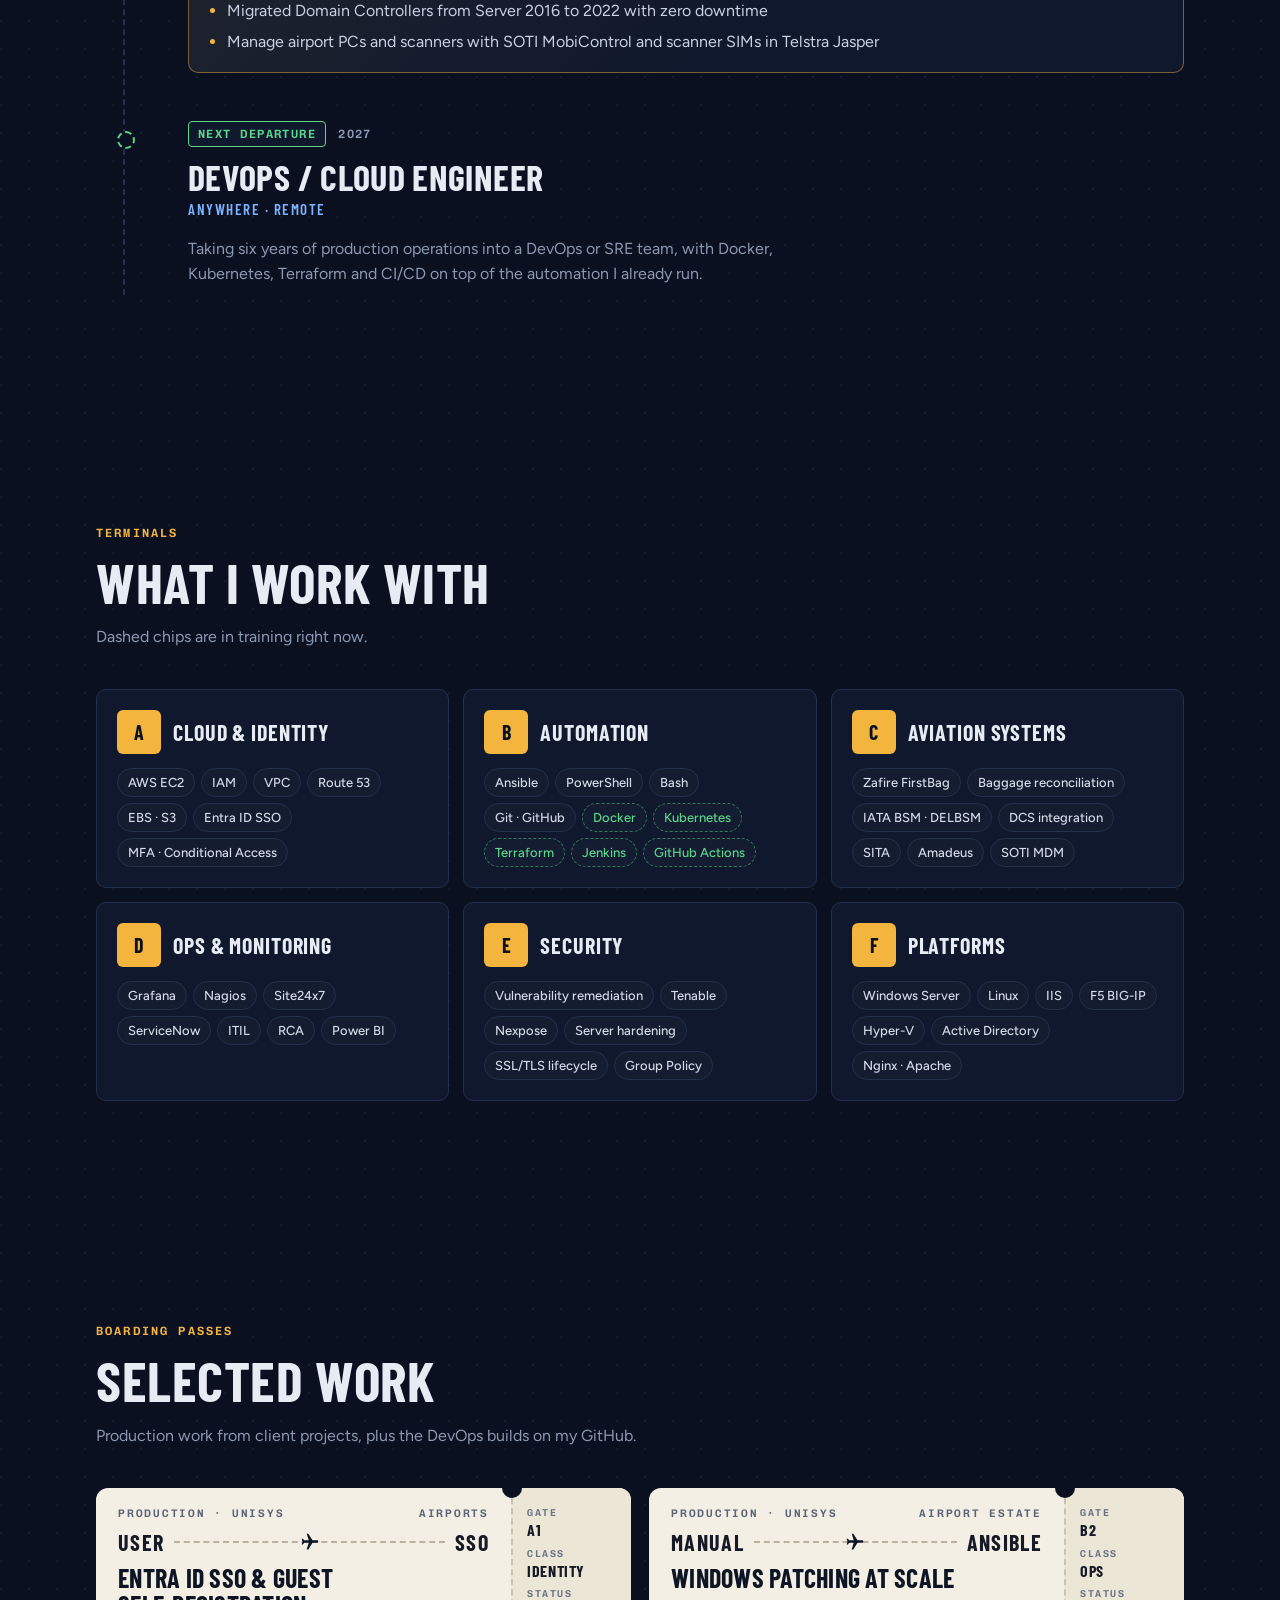
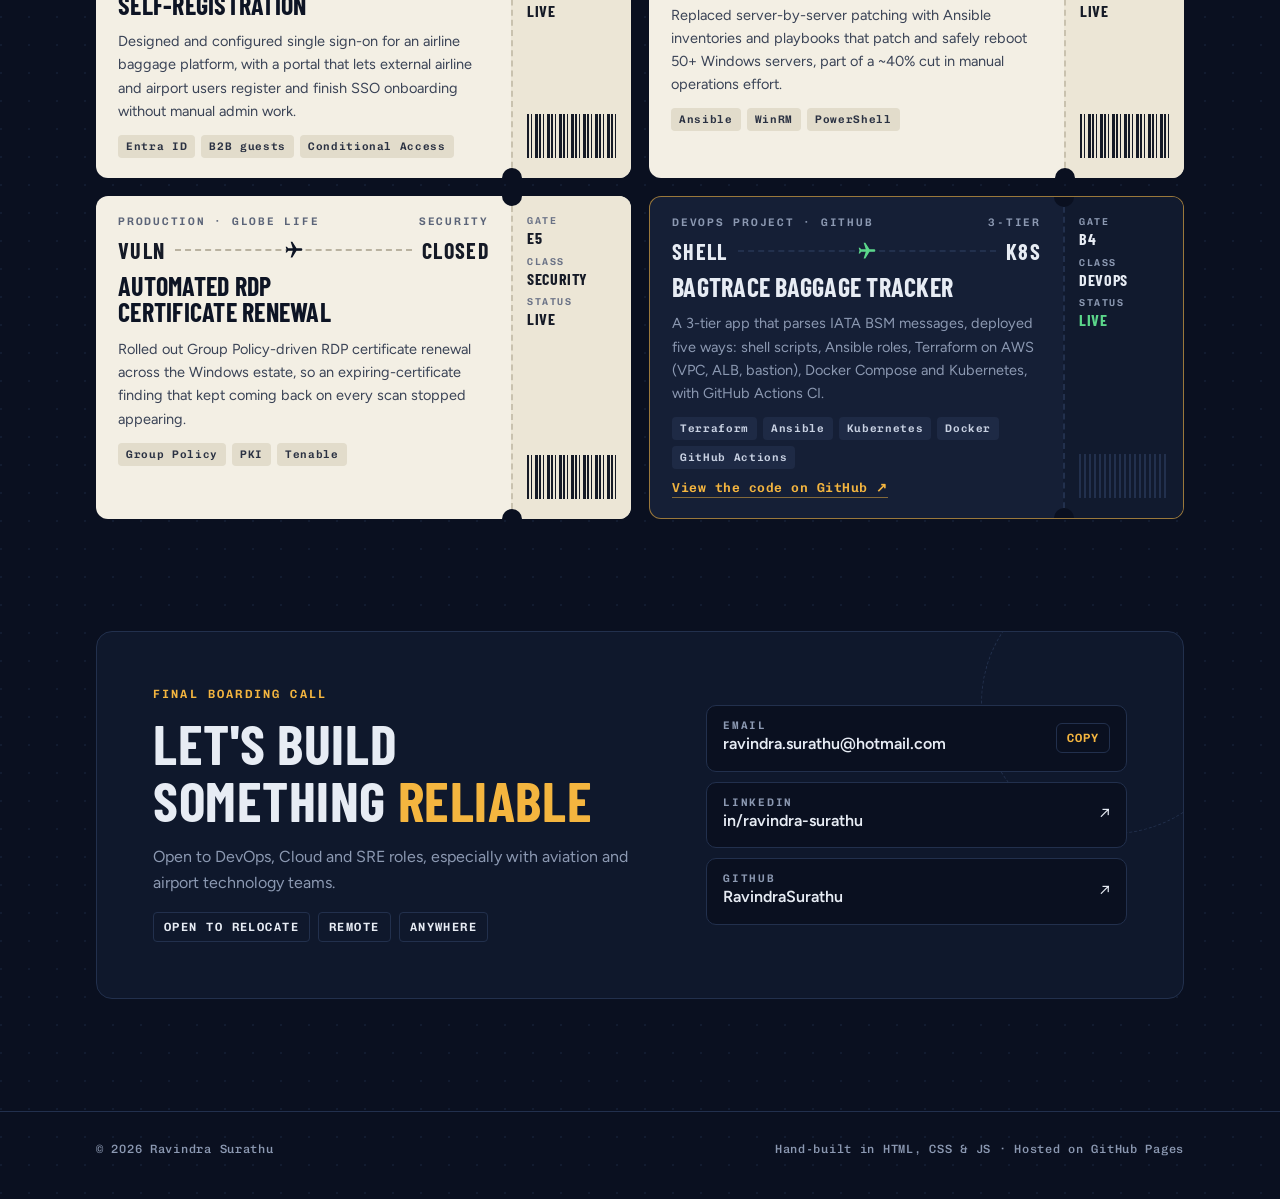
==== commit 278055f5: "Feature BagTrace DevOps project Co-Authored-By: Claude Opus 5.5 <noreply@anthropic.com> Claude-Sessi" ====
--- a/index.html
+++ b/index.html
@@ -192,6 +192,9 @@
 .pass.scheduled .tags span{background:#1E2A45;color:#C9D2E3}
 .pass.scheduled .route .dash{border-color:var(--line)}
 .pass.scheduled .route .dash svg{fill:var(--go)}
+.pass.live{border:1px solid rgba(244,181,63,.6)}
+.pass a.repo{justify-self:start;font:600 13px/1 var(--mono);letter-spacing:.04em;color:var(--amber);text-decoration:none;border-bottom:1px solid rgba(244,181,63,.5);padding-bottom:3px}
+.pass a.repo:hover{border-bottom-color:var(--amber)}
 .pass.scheduled .barcode{background:repeating-linear-gradient(90deg,var(--line) 0 2px,transparent 2px 5px)}
 @media (max-width:820px){.passes{grid-template-columns:1fr}}
 @media (max-width:440px){.pass{grid-template-columns:1fr}.stub{border-left:0;border-top:2px dashed #C9C2AF}.stub::before,.stub::after{display:none}}
@@ -379,7 +382,7 @@
 
 <section id="projects">
   <div class="wrap">
-    <div class="sec-head"><div class="eyebrow">Boarding passes</div><h2>Selected work</h2><p>Production work from client projects, plus the DevOps builds on the schedule.</p></div>
+    <div class="sec-head"><div class="eyebrow">Boarding passes</div><h2>Selected work</h2><p>Production work from client projects, plus the DevOps builds on my GitHub.</p></div>
     <div class="passes">
       <article class="pass">
         <div class="pass-main">
@@ -414,15 +417,16 @@
         <div class="stub"><dl><div><dt>GATE</dt><dd>E5</dd></div><div><dt>CLASS</dt><dd>Security</dd></div><div><dt>STATUS</dt><dd>Live</dd></div></dl><div class="barcode" aria-hidden="true"></div></div>
       </article>
 
-      <article class="pass scheduled">
+      <article class="pass scheduled live">
         <div class="pass-main">
-          <div class="pass-top"><span>DevOps build · GitHub</span><span>Scheduled</span></div>
-          <div class="route"><span>BSM</span><span class="dash"><svg viewBox="0 0 24 24"><path d="M21 16v-2l-8-5V3.5a1.5 1.5 0 0 0-3 0V9l-8 5v2l8-2.5V19l-2 1.5V22l3.5-1 3.5 1v-1.5L13 19v-5.5z"/></svg></span><span>K8S</span></div>
-          <h3>Baggage message monitor</h3>
-          <p>A containerized service that parses sample IATA baggage messages and shows flow health in Grafana, deployed to Kubernetes on AWS with Terraform and a GitHub Actions pipeline.</p>
-          <div class="tags"><span>Docker</span><span>Kubernetes</span><span>Terraform</span><span>GitHub Actions</span><span>Grafana</span></div>
-        </div>
-        <div class="stub"><dl><div><dt>GATE</dt><dd>B4</dd></div><div><dt>CLASS</dt><dd>DevOps</dd></div><div><dt>STATUS</dt><dd style="color:var(--go)">Building</dd></div></dl><div class="barcode" aria-hidden="true"></div></div>
+          <div class="pass-top"><span>DevOps project · GitHub</span><span>3-tier</span></div>
+          <div class="route"><span>SHELL</span><span class="dash"><svg viewBox="0 0 24 24"><path d="M21 16v-2l-8-5V3.5a1.5 1.5 0 0 0-3 0V9l-8 5v2l8-2.5V19l-2 1.5V22l3.5-1 3.5 1v-1.5L13 19v-5.5z"/></svg></span><span>K8S</span></div>
+          <h3>BagTrace baggage tracker</h3>
+          <p>A 3-tier app that parses IATA BSM messages, deployed five ways: shell scripts, Ansible roles, Terraform on AWS (VPC, ALB, bastion), Docker Compose and Kubernetes, with GitHub Actions CI.</p>
+          <div class="tags"><span>Terraform</span><span>Ansible</span><span>Kubernetes</span><span>Docker</span><span>GitHub Actions</span></div>
+          <a class="repo" href="https://github.com/RavindraSurathu/bagtrace-devops" target="_blank" rel="noopener">View the code on GitHub ↗</a>
+        </div>
+        <div class="stub"><dl><div><dt>GATE</dt><dd>B4</dd></div><div><dt>CLASS</dt><dd>DevOps</dd></div><div><dt>STATUS</dt><dd style="color:var(--go)">Live</dd></div></dl><div class="barcode" aria-hidden="true"></div></div>
       </article>
     </div>
   </div>
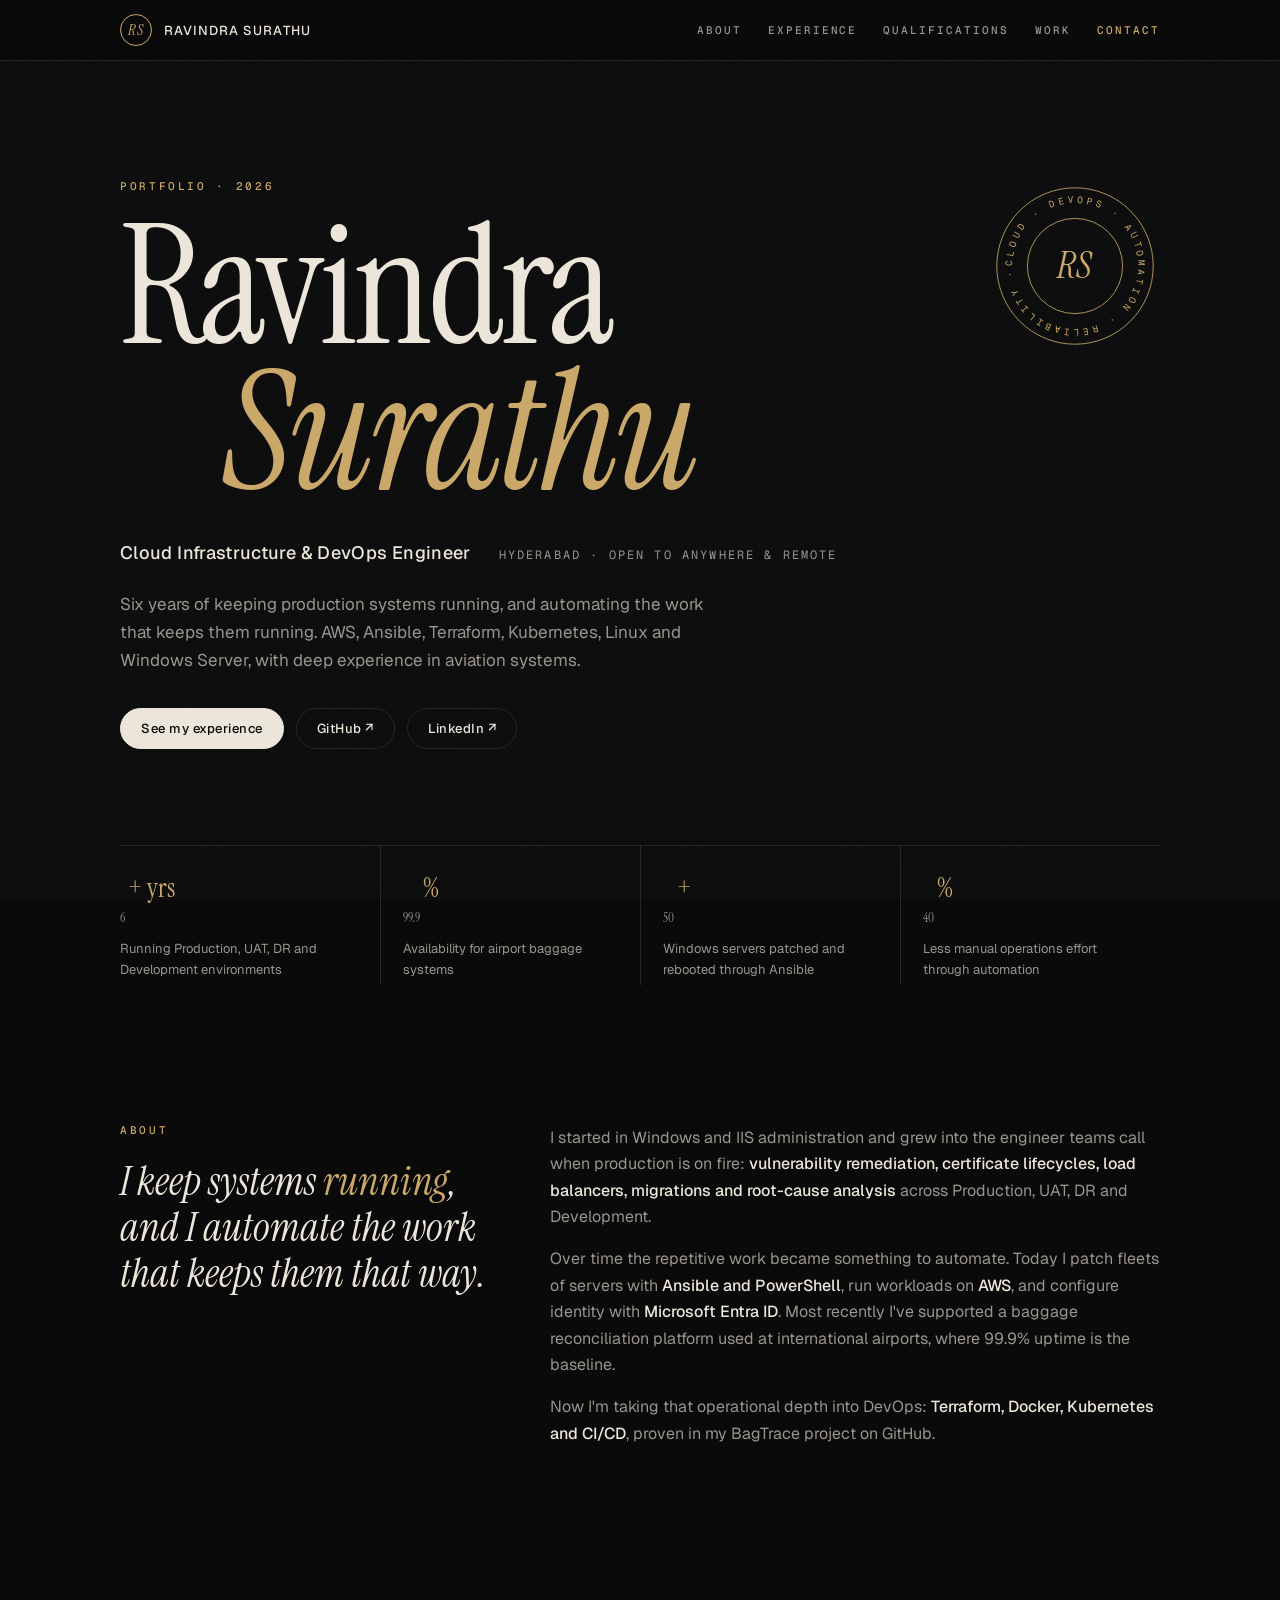
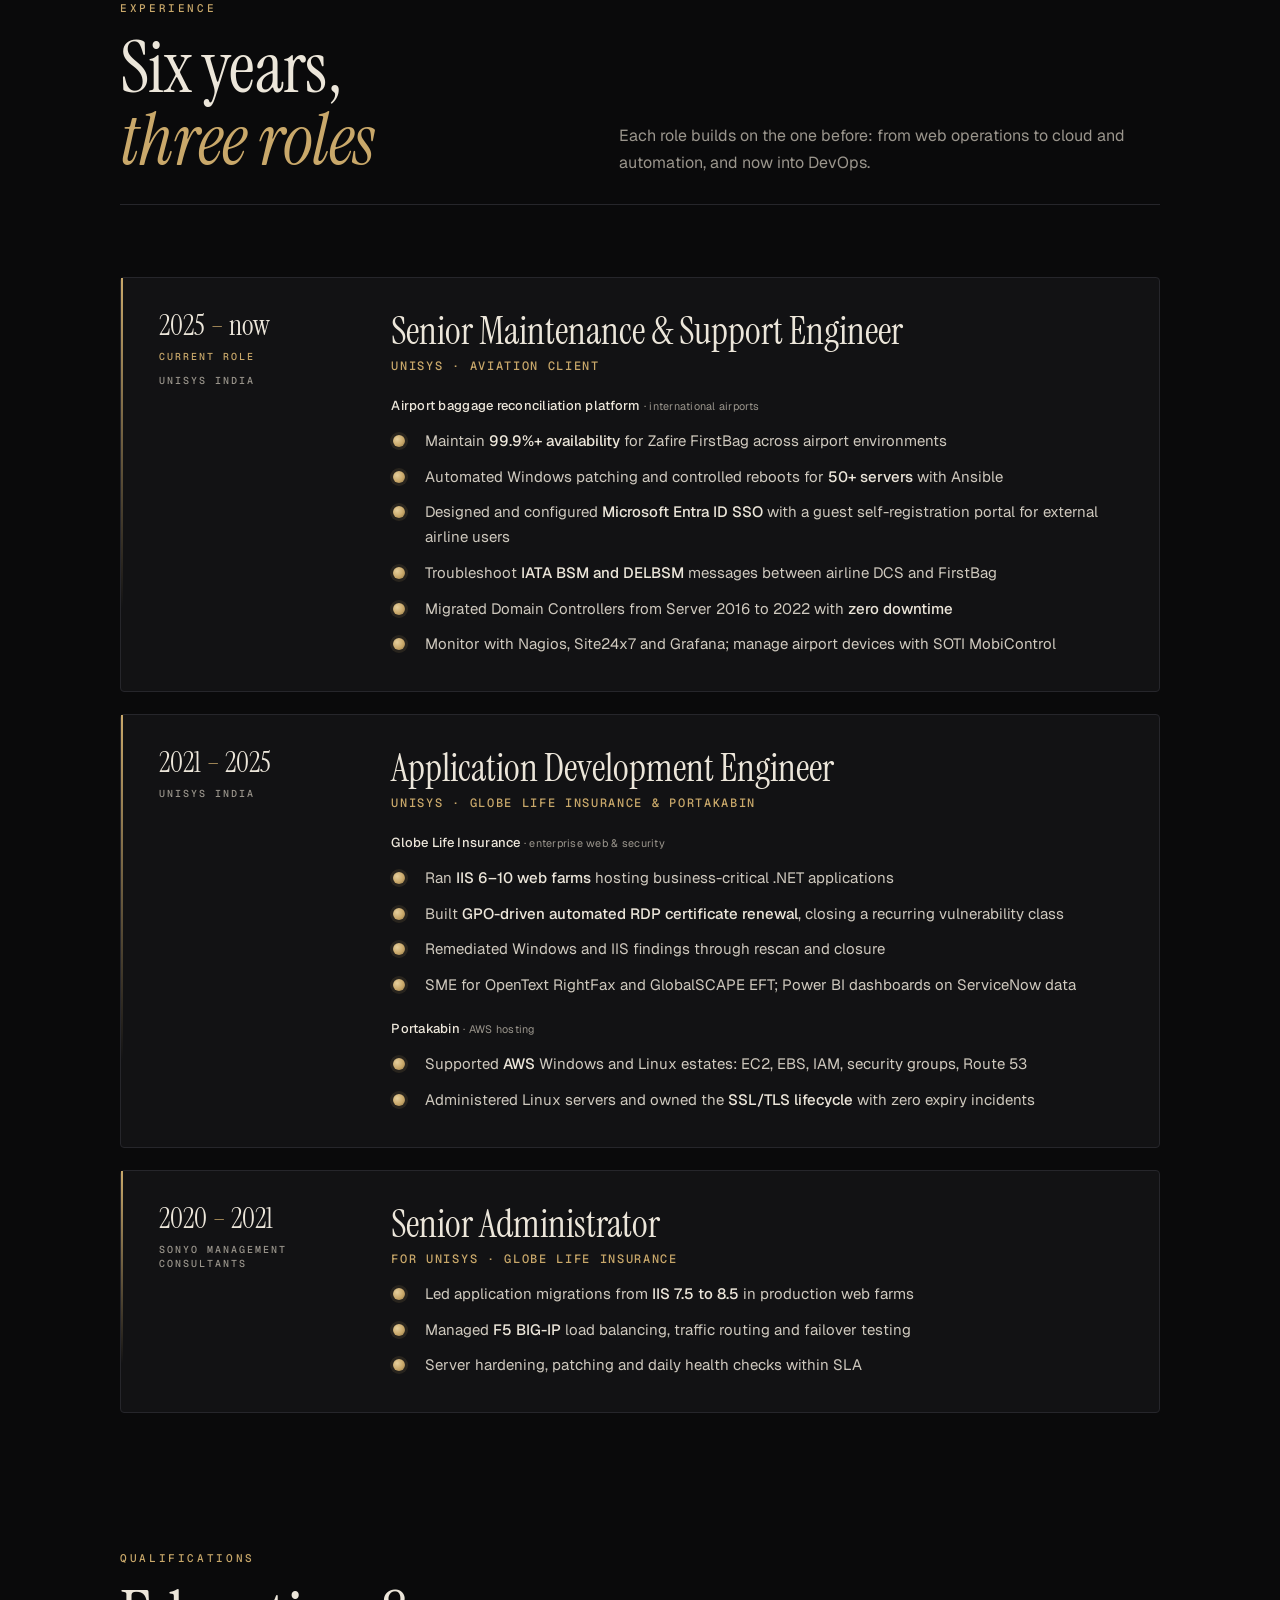
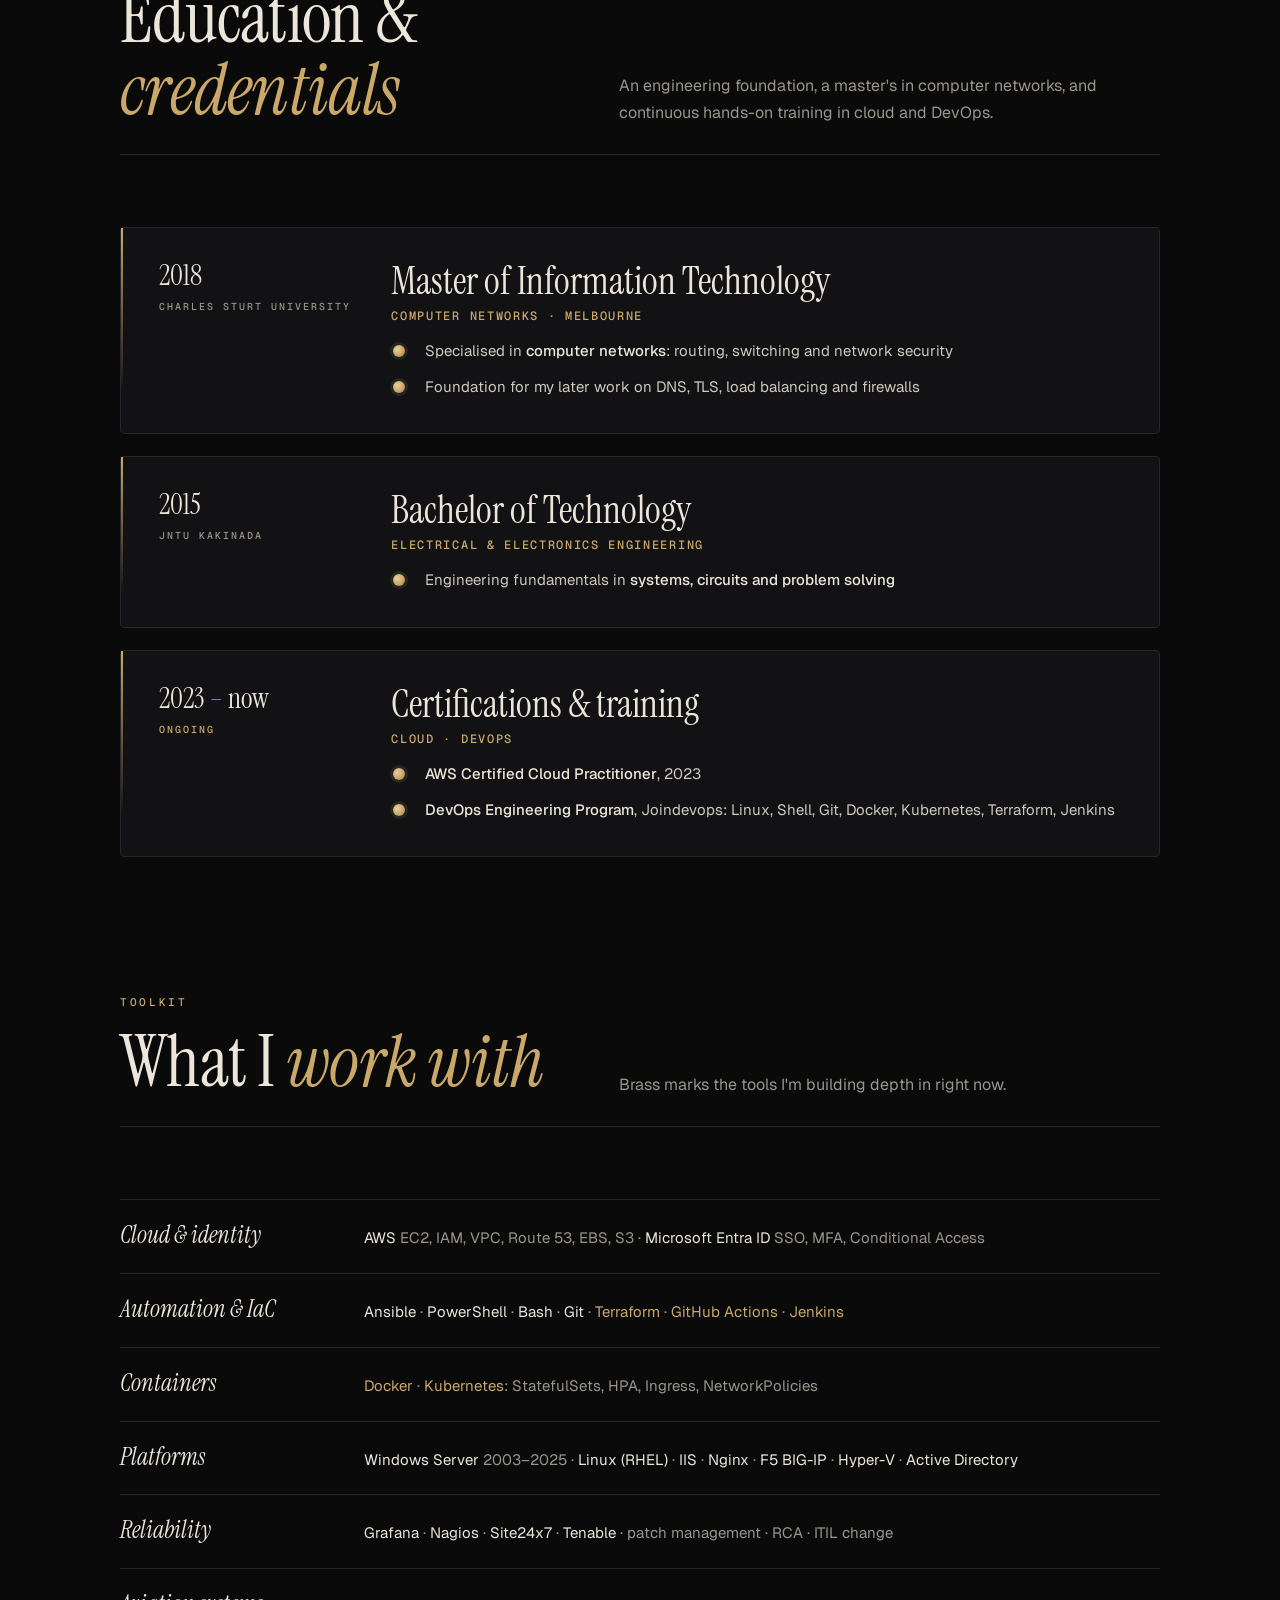
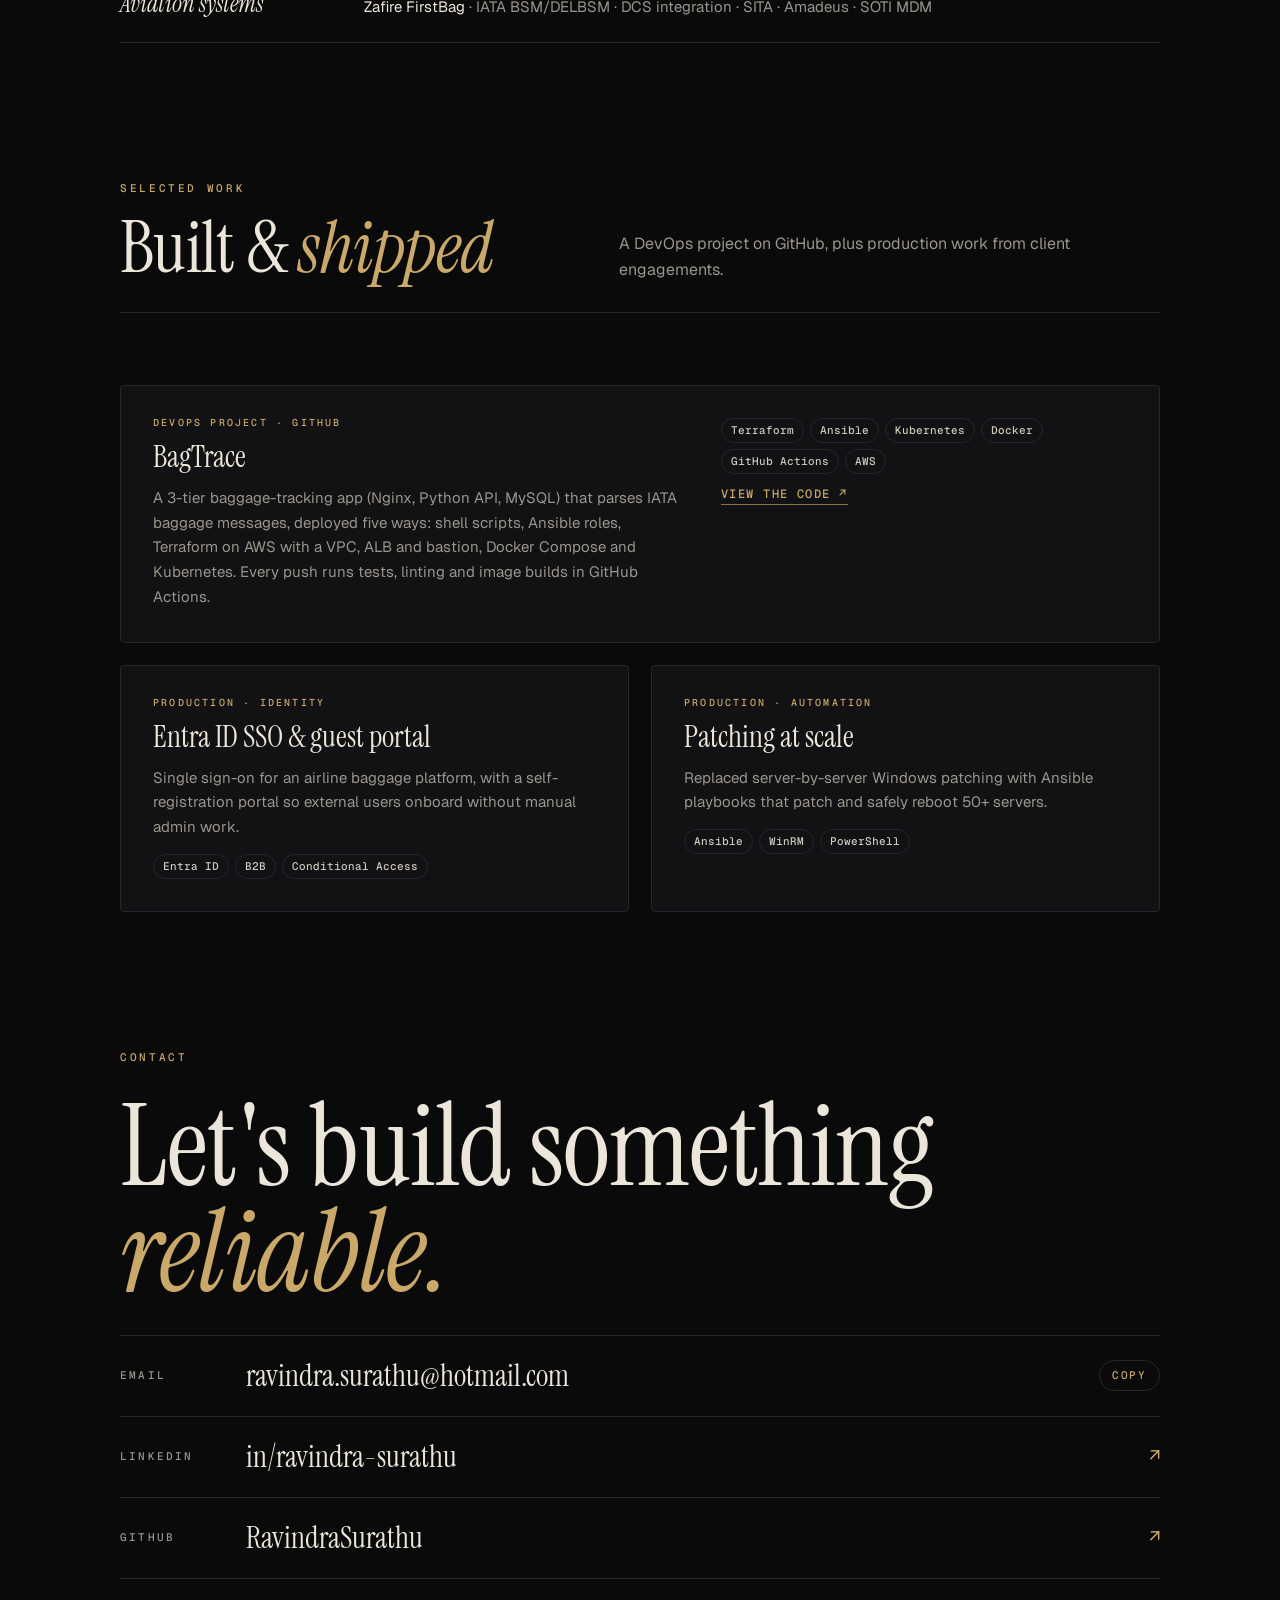
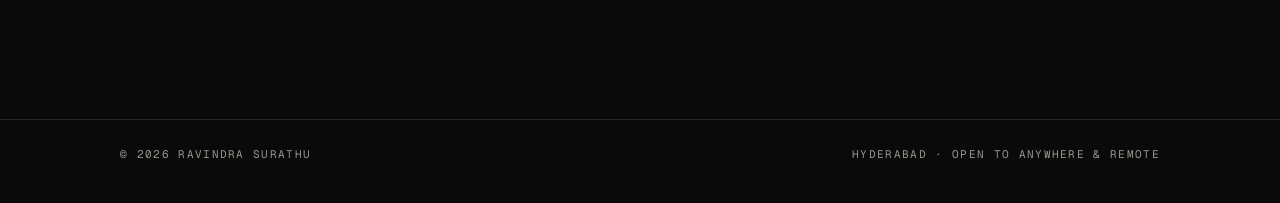
==== commit d9990ef9: "Make the classic black portfolio the main site The airport-themed version moves to /v1; /classic sta" ====
--- a/index.html
+++ b/index.html
@@ -3,518 +3,465 @@
 <head>
 <meta charset="utf-8">
 <meta name="viewport" content="width=device-width, initial-scale=1, viewport-fit=cover">
-<title>Ravindra Surathu</title>
+<title>Ravindra Surathu · Portfolio</title>
 <meta name="claude:viewport-fit-sides" content="cover">
-<meta name="description" content="Ravindra Surathu – Cloud Infrastructure & DevOps Engineer. AWS, Ansible, Linux & Windows, aviation and airport systems.">
+<meta name="description" content="Ravindra Surathu: Cloud Infrastructure & DevOps Engineer. AWS, Terraform, Ansible, Kubernetes, Linux and Windows Server.">
 <link rel="preconnect" href="https://fonts.googleapis.com">
 <link rel="preconnect" href="https://fonts.gstatic.com" crossorigin>
-<link rel="stylesheet" href="https://fonts.googleapis.com/css2?family=Barlow+Condensed:wght@500;600;700&family=Chivo+Mono:wght@400;600&family=Figtree:wght@400;500;600&display=swap">
+<link rel="stylesheet" href="https://fonts.googleapis.com/css2?family=Instrument+Serif:ital@0;1&family=Geist:wght@400;500;600&family=Geist+Mono:wght@400;500&display=swap">
 <style>
-/* Layout: an airport at night. Departure board opens the page, then the career reads as a flight itinerary,
-   skills as terminals, projects as boarding passes, contact as the final boarding call. Single deliberate dark look. */
+/* Layout: a black-tie monograph. Generous margins, serif display, brass hairlines.
+   Signature motif: a brass seal that stamps. Roles fly in from the right and land with a stamp;
+   their bullets stamp down one by one. Deliberately single dark theme. */
 :root{
-  --night:#0A1020;      /* page ground: night apron */
-  --deck:#0F182C;       /* raised surfaces */
-  --line:#22304D;       /* hairlines, route */
-  --flap:#14171D;       /* split-flap cell */
-  --ink:#E7ECF4;        /* primary text */
-  --muted:#8C99B2;      /* secondary text */
-  --amber:#F4B53F;      /* board amber, the one accent */
-  --runway:#7DB2FF;     /* runway edge-light blue, used sparingly */
-  --go:#5BD68A;         /* status: on time */
-  --display:"Barlow Condensed","Arial Narrow",Arial,sans-serif;
-  --body:"Figtree",system-ui,-apple-system,"Segoe UI",sans-serif;
-  --mono:"Chivo Mono",ui-monospace,"SFMono-Regular",Menlo,Consolas,monospace;
+  --ink:#0A0A0B;        /* page */
+  --onyx:#121214;       /* raised surface */
+  --rule:#26262B;       /* hairlines */
+  --ivory:#ECE6DA;      /* primary text */
+  --ash:#9A958C;        /* secondary text */
+  --brass:#C9A86A;      /* the one accent */
+  --brass-deep:#8C7444;
+  --serif:"Instrument Serif","Times New Roman",Georgia,serif;
+  --sans:"Geist",system-ui,-apple-system,"Segoe UI",sans-serif;
+  --mono:"Geist Mono",ui-monospace,Menlo,Consolas,monospace;
   color-scheme:dark;
 }
 *{box-sizing:border-box}
-html{scroll-behavior:smooth}
-body{margin:0;background:var(--night);color:var(--ink);font:400 16px/1.6 var(--body);
-  background-image:radial-gradient(circle at 1px 1px,rgba(125,178,255,.07) 1px,transparent 0);background-size:28px 28px}
-body::before{content:"";position:fixed;inset:0 0 auto;height:env(safe-area-inset-top,0px);z-index:10;background:var(--night)}
+html{scroll-behavior:smooth;overflow-x:clip}
+body{margin:0;background:var(--ink);color:var(--ivory);font:400 16px/1.65 var(--sans);-webkit-font-smoothing:antialiased;overflow-x:clip}
+body::before{content:"";position:fixed;inset:0 0 auto;height:env(safe-area-inset-top,0px);z-index:10;background:var(--ink)}
+/* faint grain for depth */
+body::after{content:"";position:fixed;inset:0;pointer-events:none;z-index:0;opacity:.05;
+  background-image:url("data:image/svg+xml,%3Csvg xmlns='http://www.w3.org/2000/svg' width='160' height='160'%3E%3Cfilter id='n'%3E%3CfeTurbulence type='fractalNoise' baseFrequency='.9' numOctaves='2' stitchTiles='stitch'/%3E%3C/filter%3E%3Crect width='100%25' height='100%25' filter='url(%23n)'/%3E%3C/svg%3E")}
 a{color:inherit}
-:focus-visible{outline:2px solid var(--amber);outline-offset:3px;border-radius:4px}
-.wrap{max-width:1120px;margin:0 auto;padding-left:max(16px,env(safe-area-inset-left,0px));padding-right:max(16px,env(safe-area-inset-right,0px))}
-.eyebrow{font:600 12px/1 var(--mono);letter-spacing:.18em;text-transform:uppercase;color:var(--amber)}
-h1,h2,h3{font-family:var(--display);font-weight:700;letter-spacing:.01em;text-wrap:balance;margin:0;line-height:1.02}
-h2{font-size:clamp(34px,5vw,56px);text-transform:uppercase}
-section{padding-block:clamp(64px,9vw,112px)}
-.sec-head{display:grid;gap:14px;margin-bottom:40px;max-width:640px}
-.sec-head p{color:var(--muted);margin:0}
+:focus-visible{outline:1px solid var(--brass);outline-offset:4px}
+.wrap{position:relative;z-index:1;max-width:1080px;margin:0 auto;padding-left:max(20px,env(safe-area-inset-left,0px));padding-right:max(20px,env(safe-area-inset-right,0px))}
+.label{font:500 11px/1 var(--mono);letter-spacing:.24em;text-transform:uppercase;color:var(--brass)}
+h1,h2,h3{font-family:var(--serif);font-weight:400;margin:0;text-wrap:balance;line-height:1}
+h2{font-size:clamp(40px,6vw,72px);letter-spacing:-.01em}
+h2 em{color:var(--brass)}
+section{padding-block:clamp(80px,11vw,140px);overflow-x:clip}
+.sec-head{display:grid;grid-template-columns:minmax(0,1fr) minmax(0,1.2fr);gap:24px 48px;align-items:end;margin-bottom:clamp(40px,6vw,72px);padding-bottom:28px;border-bottom:1px solid var(--rule)}
+.sec-head p{margin:0;color:var(--ash);max-width:46ch}
+@media (max-width:760px){.sec-head{grid-template-columns:1fr}}
+
+/* progress hairline */
+.progress{position:fixed;top:env(safe-area-inset-top,0px);left:0;height:1px;width:100%;transform-origin:0 50%;transform:scaleX(0);background:var(--brass);z-index:30}
 
 /* ---------- nav ---------- */
-nav{position:sticky;top:env(safe-area-inset-top,0px);z-index:20;background:rgba(10,16,32,.82);backdrop-filter:blur(10px);border-bottom:1px solid var(--line)}
-nav .wrap{display:flex;align-items:center;justify-content:space-between;gap:16px;padding-block:12px}
-.mono-mark{display:flex;align-items:center;gap:12px;text-decoration:none}
-.fin{width:38px;height:38px;background:var(--amber);color:var(--night);display:grid;place-items:center;
-  font:700 17px/1 var(--display);letter-spacing:.02em;clip-path:polygon(18% 0,100% 0,100% 100%,0 100%);padding-left:5px}
-.mono-mark span{font:600 15px/1.1 var(--display);letter-spacing:.08em;text-transform:uppercase}
-.navlinks{display:flex;gap:22px;font:500 13px/1 var(--mono);letter-spacing:.06em;text-transform:uppercase}
-.navlinks a{text-decoration:none;color:var(--muted)}
-.navlinks a:hover{color:var(--ink)}
-@media (max-width:720px){.navlinks a:not(.keep){display:none}}
-
-/* ---------- hero / departure board ---------- */
-.hero{padding-block:clamp(36px,6vw,72px) 0}
-.fids{position:relative;background:#060A14;border:1px solid #1B2847;border-radius:14px;overflow:hidden;
-  box-shadow:0 0 0 6px #0B1120,0 0 0 7px #1B2847,0 40px 90px -30px rgba(0,0,0,.9),0 0 80px -30px rgba(125,178,255,.35)}
-.fids::after{content:"";position:absolute;inset:0;pointer-events:none;
-  background:linear-gradient(180deg,transparent 0,rgba(125,178,255,.06) 50%,transparent 100%);height:40%;top:-40%;animation:sweep 6s ease-in-out infinite 1.6s}
-@keyframes sweep{0%{top:-40%}60%,100%{top:110%}}
-.fids-head{display:flex;justify-content:space-between;align-items:center;gap:12px;flex-wrap:nowrap;padding:14px clamp(14px,2.4vw,24px);
-  background:linear-gradient(90deg,#14408A,#0F2E63 70%,#0C2550)}
-.fids-title{display:flex;align-items:center;gap:12px}
-.fids-title svg{width:30px;height:30px;fill:#fff;transform:rotate(45deg)}
-.fids-title b{font:700 clamp(21px,3.2vw,32px)/1 var(--display);letter-spacing:.06em;color:#fff;text-transform:uppercase}
-.fids-title small{display:block;font:600 11px/1.2 var(--mono);letter-spacing:.14em;color:#A9C4F5;margin-top:3px}
-.clock{font:600 clamp(20px,2.6vw,28px)/1 var(--mono);color:#fff;font-variant-numeric:tabular-nums;text-align:right}
-.clock small{display:block;font-size:11px;color:#A9C4F5;letter-spacing:.14em;margin-top:4px}
-.f-grid{display:grid;grid-template-columns:76px 132px minmax(0,1fr) 68px 168px;align-items:center;gap:0 clamp(10px,1.6vw,20px);padding:0 clamp(14px,2.4vw,24px)}
-.f-cols{font:600 11px/1 var(--mono);letter-spacing:.16em;color:#6F82A8;text-transform:uppercase;padding-block:12px 10px;border-bottom:1px solid #16213B}
-.f-row{padding-block:13px;border-bottom:1px solid #121C33;animation:rowIn .7s cubic-bezier(.2,.75,.2,1) both;animation-delay:calc(var(--i)*140ms + 200ms)}
-.f-row:nth-child(odd){background:rgba(125,178,255,.035)}
-@keyframes rowIn{from{opacity:0;transform:translateX(28px)}to{opacity:1;transform:none}}
-.f-time{font:600 18px/1 var(--mono);color:#fff;font-variant-numeric:tabular-nums}
-.f-fl{display:flex;align-items:center;gap:10px;font:600 16px/1 var(--mono);color:var(--runway);letter-spacing:.04em}
-.f-ic{width:30px;height:30px;border-radius:7px;display:grid;place-items:center;background:#122041;color:#CFE0FF;flex:none}
-.f-ic svg{width:18px;height:18px;fill:none;stroke:currentColor;stroke-width:1.8;stroke-linecap:round;stroke-linejoin:round}
-.f-ic svg.solid{fill:currentColor;stroke:none}
-.f-dest{font:600 clamp(17px,1.9vw,21px)/1.15 var(--body);color:#F4F7FC;min-width:0;text-shadow:0 0 18px rgba(125,178,255,.18)}
-.f-gate{font:600 17px/1 var(--mono);color:#fff;text-align:center}
-.f-st{justify-self:start;display:inline-flex;align-items:center;gap:8px;font:600 14px/1 var(--body);padding:8px 12px;border-radius:999px;white-space:nowrap}
-.f-st::before{content:"";width:7px;height:7px;border-radius:50%;background:currentColor}
-.st-go{color:var(--go);background:rgba(91,214,138,.1)}
-.st-board{color:var(--amber);background:rgba(244,181,63,.12)}
-.st-board::before{animation:pulse 1.2s ease-in-out infinite}
-.st-open{color:var(--night);background:var(--amber);box-shadow:0 0 22px -4px rgba(244,181,63,.7)}
-.st-open::before{background:var(--night)}
-@keyframes pulse{50%{opacity:.2}}
-.ticker{display:flex;overflow:hidden;background:#0A1226;border-top:1px solid #16213B;padding-block:10px;font:600 12px/1 var(--mono);letter-spacing:.1em;color:#A9C4F5;text-transform:uppercase;
-  -webkit-mask-image:linear-gradient(90deg,transparent,#000 6%,#000 94%,transparent);mask-image:linear-gradient(90deg,transparent,#000 6%,#000 94%,transparent)}
-.ticker div{display:flex;gap:42px;padding-right:42px;flex:none;animation:marquee 38s linear infinite}
-.ticker span{white-space:nowrap}
-.ticker em{font-style:normal;color:var(--amber)}
-@keyframes marquee{to{transform:translateX(-100%)}}
-@media (max-width:700px){
-  .f-cols{display:none}
-  .f-grid{grid-template-columns:minmax(0,1fr) auto;grid-template-areas:"fl st" "dest dest";gap:8px 10px}
-  .f-time,.f-gate{display:none}
-  .f-fl{grid-area:fl}.f-st{grid-area:st;justify-self:end}.f-dest{grid-area:dest;padding-left:40px}
+nav{position:sticky;top:env(safe-area-inset-top,0px);z-index:20;background:rgba(10,10,11,.78);backdrop-filter:blur(12px);border-bottom:1px solid var(--rule)}
+nav .wrap{display:flex;justify-content:space-between;align-items:center;gap:16px;padding-block:14px}
+.mark{display:flex;align-items:center;gap:12px;text-decoration:none}
+.mark .seal-sm{width:32px;height:32px;border-radius:50%;border:1px solid var(--brass);display:grid;place-items:center;font:italic 15px/1 var(--serif);color:var(--brass)}
+.mark span{font:500 13px/1 var(--sans);letter-spacing:.08em}
+.links{display:flex;gap:26px;font:500 11px/1 var(--mono);letter-spacing:.18em;text-transform:uppercase}
+.links a{text-decoration:none;color:var(--ash);transition:color .2s}
+.links a:hover{color:var(--ivory)}
+@media (max-width:720px){.links a:not(.keep){display:none}}
+
+/* ---------- hero ---------- */
+.hero{padding-block:clamp(64px,10vw,120px) clamp(56px,8vw,96px)}
+.hero-grid{display:grid;grid-template-columns:minmax(0,1fr) auto;gap:40px;align-items:start}
+.hero h1{font-size:clamp(64px,13vw,168px);letter-spacing:-.02em;line-height:.88}
+.hero h1 .l2{display:block;font-style:italic;color:var(--brass);padding-left:clamp(24px,8vw,120px)}
+.hero .role{margin-top:34px;display:flex;flex-wrap:wrap;gap:10px 28px;align-items:baseline}
+.hero .role b{font:500 clamp(15px,1.6vw,18px)/1.3 var(--sans);letter-spacing:.02em}
+.hero .role span{font:400 12px/1 var(--mono);letter-spacing:.18em;text-transform:uppercase;color:var(--ash)}
+.hero p.lede{max-width:56ch;color:var(--ash);margin:26px 0 0;font-size:17px}
+.cta{display:flex;flex-wrap:wrap;gap:12px;margin-top:34px}
+.btn{display:inline-flex;align-items:center;gap:10px;padding:13px 20px;border:1px solid var(--rule);border-radius:999px;text-decoration:none;font:500 13px/1 var(--sans);letter-spacing:.04em;transition:border-color .25s,background .25s,color .25s}
+.btn:hover{border-color:var(--brass)}
+.btn.solid{background:var(--ivory);color:var(--ink);border-color:var(--ivory)}
+.btn.solid:hover{background:var(--brass);border-color:var(--brass)}
+/* the big seal */
+.seal{width:clamp(120px,14vw,170px);aspect-ratio:1;position:relative;color:var(--brass)}
+.seal svg{width:100%;height:100%;display:block}
+.seal .spin{transform-origin:50% 50%;animation:spin 40s linear infinite}
+@keyframes spin{to{transform:rotate(360deg)}}
+.seal.stamped{animation:bigStamp .9s cubic-bezier(.2,.9,.2,1) both .5s}
+@keyframes bigStamp{0%{transform:scale(2.4) rotate(-14deg);opacity:0}55%{transform:scale(.92) rotate(2deg);opacity:1}75%{transform:scale(1.04) rotate(0)}100%{transform:scale(1)}}
+@media (max-width:640px){.hero-grid{grid-template-columns:1fr}.seal{order:-1;width:110px}}
+
+/* figures */
+.figures{display:grid;grid-template-columns:repeat(4,minmax(0,1fr));border-top:1px solid var(--rule)}
+.fig{padding:26px 22px 4px 0;display:grid;gap:8px}
+.fig+.fig{padding-left:22px;border-left:1px solid var(--rule)}
+.fig b{font:400 clamp(44px,5.4vw,64px)/.9 var(--serif);font-variant-numeric:tabular-nums}
+.fig b sup{font-size:.42em;color:var(--brass);margin-left:3px;vertical-align:.95em}
+.fig span{font-size:13px;color:var(--ash);max-width:24ch}
+@media (max-width:760px){.figures{grid-template-columns:repeat(2,minmax(0,1fr))}.fig:nth-child(3){padding-left:0;border-left:0}.fig:nth-child(n+3){border-top:1px solid var(--rule)}}
+
+/* ---------- about ---------- */
+.about-grid{display:grid;grid-template-columns:minmax(0,1fr) minmax(0,1.6fr);gap:48px}
+.about-grid .quote{font:italic 400 clamp(28px,3.4vw,40px)/1.15 var(--serif);color:var(--ivory)}
+.about-grid .quote em{color:var(--brass)}
+.about-grid p{margin:0 0 16px;color:var(--ash);max-width:62ch}
+.about-grid p strong{color:var(--ivory);font-weight:500}
+@media (max-width:760px){.about-grid{grid-template-columns:1fr;gap:24px}}
+
+/* ---------- entries (experience + qualifications) ---------- */
+.entries{display:grid;gap:22px}
+.entry{display:grid;grid-template-columns:200px minmax(0,1fr);gap:32px;padding:34px clamp(20px,3vw,40px);background:var(--onyx);border:1px solid var(--rule);border-radius:4px;position:relative;will-change:transform}
+.entry::before{content:"";position:absolute;left:0;top:0;bottom:0;width:2px;background:linear-gradient(var(--brass),transparent 80%);opacity:0;transition:opacity .6s .5s}
+.entry.in::before{opacity:1}
+.when{display:grid;gap:10px;align-content:start}
+.when .yrs{font:400 28px/1 var(--serif);color:var(--ivory)}
+.when .yrs i{color:var(--brass)}
+.when .tag{font:500 10px/1.4 var(--mono);letter-spacing:.2em;text-transform:uppercase;color:var(--ash)}
+.when .now{color:var(--brass)}
+.entry h3{font-size:clamp(28px,3.2vw,38px)}
+.entry .org{margin-top:8px;font:500 12px/1.4 var(--mono);letter-spacing:.14em;text-transform:uppercase;color:var(--brass)}
+.entry .sub{margin:22px 0 10px;font:500 13px/1.4 var(--sans);color:var(--ivory);letter-spacing:.02em}
+.entry .sub small{color:var(--ash);font-weight:400}
+.entry p.note{margin:12px 0 0;color:var(--ash);font-size:15px}
+.stamps{list-style:none;margin:14px 0 0;padding:0;display:grid;gap:11px}
+.stamps li{position:relative;padding-left:34px;color:#CFC9BE;font-size:15px}
+.stamps li::before{content:"";position:absolute;left:2px;top:.42em;width:12px;height:12px;border-radius:50%;
+  background:radial-gradient(circle at 35% 35%,#E6CF9C,var(--brass) 55%,var(--brass-deep));box-shadow:0 0 0 3px rgba(201,168,106,.12)}
+.stamps li::after{content:"";position:absolute;left:2px;top:.42em;width:12px;height:12px;border-radius:50%;border:1px solid var(--brass);opacity:0}
+.stamps li b{color:var(--ivory);font-weight:500}
+@media (max-width:720px){.entry{grid-template-columns:1fr;gap:16px}}
+
+/* fly-in from the right, then stamp */
+.fly.pre{opacity:0;transform:translateX(min(36vw,420px))}
+.fly.in{animation:flyStamp 1s cubic-bezier(.16,.84,.24,1) both}
+@keyframes flyStamp{
+  0%{opacity:0;transform:translateX(min(36vw,420px)) rotate(1.2deg)}
+  58%{opacity:1;transform:translateX(-14px) rotate(-.3deg)}
+  70%{transform:translateX(0) scale(1.025);box-shadow:0 30px 60px -30px rgba(0,0,0,.9)}
+  80%{transform:scale(.988)}
+  100%{transform:none}
 }
-
-.ident{display:grid;grid-template-columns:minmax(0,1.3fr) minmax(0,1fr);gap:clamp(24px,5vw,64px);align-items:end;margin-top:clamp(36px,6vw,64px)}
-.ident h1{font-size:clamp(54px,10vw,128px);text-transform:uppercase;letter-spacing:.005em}
-.ident h1 em{font-style:normal;color:var(--amber)}
-.role{font:600 clamp(18px,2.2vw,24px)/1.25 var(--display);letter-spacing:.08em;text-transform:uppercase;color:var(--runway);margin-top:14px}
-.ident p{margin:0;color:var(--muted);max-width:46ch}
-.ctas{display:flex;gap:12px;flex-wrap:wrap;margin-top:22px}
-.btn{display:inline-flex;align-items:center;gap:10px;padding:12px 18px;border-radius:999px;text-decoration:none;font:600 14px/1 var(--body);border:1px solid var(--line);background:var(--deck);color:var(--ink);cursor:pointer;transition:transform .2s,border-color .2s}
-.btn:hover{transform:translateY(-2px);border-color:var(--muted)}
-.btn.primary{background:var(--amber);color:var(--night);border-color:var(--amber)}
-@media (max-width:760px){.ident{grid-template-columns:1fr}}
-
-/* runway approach lights */
-.runway{display:flex;justify-content:center;gap:clamp(10px,2.4vw,26px);padding-block:clamp(40px,6vw,64px) 0}
-.runway i{width:8px;height:8px;border-radius:50%;background:var(--runway);opacity:.18;box-shadow:0 0 0 0 transparent;animation:approach 2.6s infinite}
-@keyframes approach{0%,100%{opacity:.18;box-shadow:none}8%{opacity:1;box-shadow:0 0 14px 3px rgba(125,178,255,.7)}22%{opacity:.18;box-shadow:none}}
-
-/* ---------- stats ---------- */
-.stats{display:grid;grid-template-columns:repeat(3,minmax(0,1fr));border-top:1px solid var(--line);border-left:1px solid var(--line)}
-.stat{padding:28px clamp(16px,2.4vw,28px);border-right:1px solid var(--line);border-bottom:1px solid var(--line);display:grid;gap:8px;align-content:start}
-.stat b{font:700 clamp(44px,6vw,72px)/.9 var(--display);color:var(--ink);font-variant-numeric:tabular-nums}
-.stat b sup{font-size:.45em;color:var(--amber);vertical-align:.9em;margin-left:2px}
-.stat > span:not(.code){font:500 13px/1.45 var(--body);color:var(--muted);max-width:28ch}
-.stat .code{font:600 11px/1 var(--mono);letter-spacing:.16em;color:var(--amber)}
-@media (max-width:760px){.stats{grid-template-columns:repeat(2,minmax(0,1fr))}}
-@media (max-width:420px){.stats{grid-template-columns:1fr}}
-
-/* ---------- journey ---------- */
-.journey{display:grid;grid-template-columns:56px minmax(0,1fr);gap:0 clamp(16px,3vw,36px);position:relative}
-.track{position:relative;grid-row:1/span 10}
-.track::before{content:"";position:absolute;left:50%;top:8px;bottom:8px;border-left:2px dashed var(--line);transform:translateX(-1px)}
-.plane{position:absolute;left:50%;top:0;width:34px;height:34px;transform:translate(-50%,0) rotate(180deg);fill:var(--amber);transition:top .15s linear;filter:drop-shadow(0 0 10px rgba(244,181,63,.45))}
-.leg{padding-bottom:48px;position:relative}
-.leg::before{content:"";position:absolute;left:calc(-1*clamp(16px,3vw,36px) - 28px - 7px);top:10px;width:14px;height:14px;border-radius:50%;background:var(--night);border:2px solid var(--muted)}
-.leg.now::before{border-color:var(--amber);background:var(--amber)}
-.leg.next::before{border-color:var(--go);border-style:dashed}
-.leg-meta{display:flex;gap:12px;flex-wrap:wrap;align-items:center;font:600 12px/1 var(--mono);letter-spacing:.12em;text-transform:uppercase;color:var(--muted)}
-.leg-meta .pill{padding:6px 9px;border-radius:4px;background:var(--deck);border:1px solid var(--line);color:var(--ink)}
-.leg.now .pill{border-color:var(--amber);color:var(--amber)}
-.leg.next .pill{border-color:var(--go);color:var(--go)}
-.leg h3{font-size:clamp(26px,3.4vw,36px);text-transform:uppercase;margin:12px 0 4px}
-.leg .co{color:var(--runway);font:600 15px/1.3 var(--display);letter-spacing:.1em;text-transform:uppercase}
-.clients{display:grid;gap:14px;margin-top:20px}
-.client{background:var(--deck);border:1px solid var(--line);border-radius:10px;padding:18px 20px}
-.client h4{margin:0 0 8px;font:600 13px/1.3 var(--mono);letter-spacing:.12em;text-transform:uppercase;color:var(--amber)}
-.client ul{margin:0;padding-left:18px;color:#C9D2E3;display:grid;gap:5px}
-.client li::marker{color:var(--amber)}
-.client.feature{border-color:rgba(244,181,63,.45);background:linear-gradient(135deg,rgba(244,181,63,.08),transparent 60%),var(--deck)}
-.client .tagline{font-size:14px;color:var(--muted);margin:-2px 0 10px}
+.fly.pre .stamps li{opacity:0}
+.fly.in .stamps li{animation:stampLi .6s cubic-bezier(.2,.9,.25,1) both;animation-delay:calc(.75s + var(--n) * .12s)}
+.fly.in .stamps li::before{animation:seal .6s cubic-bezier(.2,.9,.25,1) both;animation-delay:calc(.75s + var(--n) * .12s)}
+.fly.in .stamps li::after{animation:ring .9s ease-out both;animation-delay:calc(.95s + var(--n) * .12s)}
+@keyframes stampLi{0%{opacity:0;transform:translateX(70px)}55%{opacity:1;transform:translateX(0) translateY(-5px) scale(1.04)}72%{transform:translateY(1px) scale(.99)}100%{opacity:1;transform:none}}
+@keyframes seal{0%{transform:scale(2.6) rotate(-30deg);opacity:0}60%{transform:scale(.8) rotate(0);opacity:1}100%{transform:scale(1)}}
+@keyframes ring{0%{opacity:.9;transform:scale(1)}100%{opacity:0;transform:scale(3.2)}}
 
 /* ---------- skills ---------- */
-.terminals{display:grid;grid-template-columns:repeat(3,minmax(0,1fr));gap:14px}
-.terminal{background:var(--deck);border:1px solid var(--line);border-radius:10px;padding:20px;display:grid;gap:14px;align-content:start;transition:border-color .25s}
-.terminal:hover{border-color:var(--muted)}
-.t-head{display:flex;align-items:center;gap:12px}
-.t-gate{width:44px;height:44px;border-radius:6px;background:var(--amber);color:var(--night);display:grid;place-items:center;font:700 20px/1 var(--display);flex:none}
-.t-head h3{font-size:22px;text-transform:uppercase;letter-spacing:.04em}
-.chips{display:flex;flex-wrap:wrap;gap:6px}
-.chip{font:500 13px/1 var(--body);padding:7px 10px;border-radius:999px;border:1px solid var(--line);color:#D3DAE8;background:rgba(255,255,255,.02)}
-.chip.learn{border-style:dashed;color:var(--go);border-color:rgba(91,214,138,.5)}
-@media (max-width:900px){.terminals{grid-template-columns:repeat(2,minmax(0,1fr))}}
-@media (max-width:560px){.terminals{grid-template-columns:1fr}}
-
-/* ---------- boarding passes ---------- */
-.passes{display:grid;grid-template-columns:repeat(2,minmax(0,1fr));gap:18px}
-.pass{display:grid;grid-template-columns:minmax(0,1fr) 120px;background:#F3EFE4;color:#151A26;border-radius:12px;overflow:hidden;position:relative;transition:transform .3s}
-.pass:hover{transform:translateY(-4px) rotate(-.4deg)}
-.pass-main{padding:20px 22px;display:grid;gap:12px;align-content:start}
-.pass-top{display:flex;justify-content:space-between;gap:10px;font:600 11px/1 var(--mono);letter-spacing:.16em;text-transform:uppercase;color:#5B6478}
-.pass h3{font-size:26px;text-transform:uppercase;color:#0D1424}
-.pass p{margin:0;font-size:14.5px;color:#3A4356}
-.route{display:flex;align-items:center;gap:10px;font:700 22px/1 var(--display);letter-spacing:.06em}
-.route .dash{flex:1;border-top:2px dashed #B9B2A0;position:relative}
-.route .dash svg{position:absolute;left:50%;top:-11px;width:20px;height:20px;transform:translateX(-50%) rotate(90deg);fill:#0D1424}
-.pass .tags{display:flex;flex-wrap:wrap;gap:6px}
-.pass .tags span{font:600 11px/1 var(--mono);letter-spacing:.06em;padding:6px 8px;border-radius:4px;background:#E2DCCB;color:#2A3142}
-.stub{border-left:2px dashed #C9C2AF;padding:20px 14px;display:grid;align-content:space-between;gap:12px;background:#ECE6D6;position:relative}
-.stub::before,.stub::after{content:"";position:absolute;left:-11px;width:20px;height:20px;border-radius:50%;background:var(--night)}
-.stub::before{top:-10px}.stub::after{bottom:-10px}
-.stub dl{margin:0;display:grid;gap:10px}
-.stub dt{font:600 10px/1 var(--mono);letter-spacing:.16em;color:#6A7286}
-.stub dd{margin:3px 0 0;font:700 16px/1.1 var(--display);letter-spacing:.04em;text-transform:uppercase}
-.barcode{height:44px;background:repeating-linear-gradient(90deg,#151A26 0 2px,transparent 2px 4px,#151A26 4px 5px,transparent 5px 8px,#151A26 8px 11px,transparent 11px 12px)}
-.pass.scheduled{background:#151F36;color:var(--ink);border:1px dashed rgba(91,214,138,.55)}
-.pass.scheduled h3{color:var(--ink)}
-.pass.scheduled p,.pass.scheduled .pass-top{color:var(--muted)}
-.pass.scheduled .stub{background:#111A2E;border-left-color:var(--line)}
-.pass.scheduled .stub dt{color:var(--muted)}
-.pass.scheduled .tags span{background:#1E2A45;color:#C9D2E3}
-.pass.scheduled .route .dash{border-color:var(--line)}
-.pass.scheduled .route .dash svg{fill:var(--go)}
-.pass.live{border:1px solid rgba(244,181,63,.6)}
-.pass a.repo{justify-self:start;font:600 13px/1 var(--mono);letter-spacing:.04em;color:var(--amber);text-decoration:none;border-bottom:1px solid rgba(244,181,63,.5);padding-bottom:3px}
-.pass a.repo:hover{border-bottom-color:var(--amber)}
-.pass.scheduled .barcode{background:repeating-linear-gradient(90deg,var(--line) 0 2px,transparent 2px 5px)}
-@media (max-width:820px){.passes{grid-template-columns:1fr}}
-@media (max-width:440px){.pass{grid-template-columns:1fr}.stub{border-left:0;border-top:2px dashed #C9C2AF}.stub::before,.stub::after{display:none}}
+.skills{display:grid;border-top:1px solid var(--rule)}
+.skill-row{display:grid;grid-template-columns:220px minmax(0,1fr);gap:24px;padding:22px 0;border-bottom:1px solid var(--rule);align-items:baseline}
+.skill-row h4{margin:0;font:italic 400 24px/1.1 var(--serif);color:var(--ivory)}
+.skill-row p{margin:0;color:var(--ash);font-size:15px}
+.skill-row p span{color:var(--ivory)}
+.skill-row p i{font-style:normal;color:var(--brass)}
+@media (max-width:640px){.skill-row{grid-template-columns:1fr;gap:6px}}
+
+/* ---------- work ---------- */
+.works{display:grid;grid-template-columns:repeat(2,minmax(0,1fr));gap:22px}
+.work{padding:32px;border:1px solid var(--rule);border-radius:4px;display:grid;gap:14px;align-content:start;background:var(--onyx);transition:border-color .3s,transform .3s}
+.work:hover{border-color:var(--brass-deep);transform:translateY(-3px)}
+.work .k{font:500 10px/1 var(--mono);letter-spacing:.22em;text-transform:uppercase;color:var(--brass)}
+.work h3{font-size:30px}
+.work p{margin:0;color:var(--ash);font-size:15px}
+.work .chips{display:flex;flex-wrap:wrap;gap:6px}
+.work .chips span{font:500 11px/1 var(--mono);padding:6px 9px;border:1px solid var(--rule);border-radius:999px;color:#CFC9BE}
+.work a.more{justify-self:start;font:500 12px/1 var(--mono);letter-spacing:.12em;text-transform:uppercase;color:var(--brass);text-decoration:none;border-bottom:1px solid var(--brass-deep);padding-bottom:4px}
+.work.feature{grid-column:1/-1;grid-template-columns:minmax(0,1.3fr) minmax(0,1fr);gap:14px 40px}
+.work.feature .side{display:grid;gap:14px;align-content:start}
+@media (max-width:760px){.works{grid-template-columns:1fr}.work.feature{grid-template-columns:1fr}}
 
 /* ---------- contact ---------- */
-.final{background:var(--deck);border:1px solid var(--line);border-radius:16px;padding:clamp(28px,5vw,56px);display:grid;grid-template-columns:minmax(0,1.2fr) minmax(0,1fr);gap:clamp(24px,4vw,48px);align-items:center;position:relative;overflow:hidden}
-.final::after{content:"";position:absolute;right:-60px;top:-60px;width:260px;height:260px;border-radius:50%;border:1px dashed var(--line)}
-.final h2 em{font-style:normal;color:var(--amber)}
-.final p{color:var(--muted)}
-.dest{display:flex;flex-wrap:wrap;gap:8px;margin-top:6px}
-.dest span{font:600 12px/1 var(--mono);letter-spacing:.12em;padding:8px 10px;border:1px solid var(--line);border-radius:4px}
-.contact-list{display:grid;gap:10px;position:relative;z-index:1}
-.contact-row{display:flex;align-items:center;justify-content:space-between;gap:12px;padding:14px 16px;border:1px solid var(--line);border-radius:10px;background:var(--night);text-decoration:none;min-width:0}
-.contact-row .k{font:600 11px/1 var(--mono);letter-spacing:.16em;color:var(--muted);text-transform:uppercase}
-.contact-row .v{font-weight:600;overflow-wrap:anywhere;user-select:all}
-.contact-row button{font:600 12px/1 var(--mono);letter-spacing:.08em;background:none;border:1px solid var(--line);color:var(--amber);padding:8px 10px;border-radius:6px;cursor:pointer;flex:none}
-a.contact-row:hover{border-color:var(--muted)}
-@media (max-width:760px){.final{grid-template-columns:1fr}}
-
-footer{padding-block:28px 40px;border-top:1px solid var(--line);color:var(--muted);font:500 12px/1.6 var(--mono);letter-spacing:.06em}
+.contact{text-align:left;display:grid;gap:30px}
+.contact h2{font-size:clamp(48px,9vw,120px);line-height:.92}
+.contact h2 em{display:block}
+.c-rows{display:grid;border-top:1px solid var(--rule)}
+.c-row{display:flex;justify-content:space-between;align-items:center;gap:16px;padding:22px 0;border-bottom:1px solid var(--rule);text-decoration:none;min-width:0}
+.c-row .k{font:500 11px/1 var(--mono);letter-spacing:.2em;text-transform:uppercase;color:var(--ash);width:110px;flex:none}
+.c-row .v{flex:1;font:400 clamp(20px,2.6vw,30px)/1.2 var(--serif);overflow-wrap:anywhere;user-select:all}
+.c-row .go{color:var(--brass);font-size:18px}
+.c-row button{background:none;border:1px solid var(--rule);color:var(--brass);font:500 11px/1 var(--mono);letter-spacing:.16em;padding:9px 12px;border-radius:999px;cursor:pointer}
+a.c-row:hover .v{color:var(--brass)}
+footer{position:relative;z-index:1;border-top:1px solid var(--rule);padding-block:26px 40px;color:var(--ash);font:400 11px/1.6 var(--mono);letter-spacing:.12em;text-transform:uppercase}
 footer .wrap{display:flex;justify-content:space-between;gap:12px;flex-wrap:wrap}
 
-/* reveal: only applied by script to elements below the fold */
-.pre{opacity:0;transform:translateY(18px)}
-.shown{opacity:1;transform:none;transition:opacity .7s ease,transform .7s ease}
+/* simple fade for non-entry blocks below the fold */
+.rise.pre{opacity:0;transform:translateY(24px)}
+.rise.in{opacity:1;transform:none;transition:opacity .8s ease,transform .8s ease}
 
 @media (prefers-reduced-motion:reduce){
   *,*::before,*::after{animation:none!important;transition:none!important}
+  .fly.pre,.rise.pre,.fly.pre .stamps li{opacity:1!important;transform:none!important}
   html{scroll-behavior:auto}
 }
 </style>
 </head>
 <body>
 
+<div class="progress" id="progress" aria-hidden="true"></div>
+
 <nav>
   <div class="wrap">
-    <a class="mono-mark" href="#top" aria-label="Ravindra Surathu, back to top"><div class="fin">RS</div><span>Ravindra Surathu</span></a>
-    <div class="navlinks">
-      <a href="#stats">Stats</a><a href="#journey">Journey</a><a href="#skills">Skills</a><a href="#projects">Projects</a><a class="keep" href="#contact" style="color:var(--amber)">Contact</a>
+    <a class="mark" href="#top"><span class="seal-sm">RS</span><span>RAVINDRA SURATHU</span></a>
+    <div class="links">
+      <a href="#about">About</a><a href="#experience">Experience</a><a href="#qualifications">Qualifications</a><a href="#work">Work</a><a class="keep" href="#contact" style="color:var(--brass)">Contact</a>
     </div>
   </div>
 </nav>
 
 <header class="hero" id="top">
   <div class="wrap">
-    <div class="fids" role="img" aria-label="Departures screen: Cloud Infrastructure on time, DevOps Engineering boarding, AWS Ansible Linux on time, Aviation and Airport Systems on time, Anywhere and Remote open to work">
-      <div class="fids-head">
-        <div class="fids-title"><svg viewBox="0 0 24 24" aria-hidden="true"><path d="M21 16v-2l-8-5V3.5a1.5 1.5 0 0 0-3 0V9l-8 5v2l8-2.5V19l-2 1.5V22l3.5-1 3.5 1v-1.5L13 19v-5.5z"/></svg><div><b>Departures</b><small>Terminal RS · International</small></div></div>
-        <div class="clock"><span id="clock">--:--</span><small>HYD · IST</small></div>
+    <div class="hero-grid">
+      <div>
+        <div class="label">Portfolio · 2026</div>
+        <h1 style="margin-top:22px">Ravindra<span class="l2">Surathu</span></h1>
+        <div class="role"><b>Cloud Infrastructure &amp; DevOps Engineer</b><span>Hyderabad · Open to anywhere &amp; remote</span></div>
+        <p class="lede">Six years of keeping production systems running, and automating the work that keeps them running. AWS, Ansible, Terraform, Kubernetes, Linux and Windows Server, with deep experience in aviation systems.</p>
+        <div class="cta">
+          <a class="btn solid" href="#experience">See my experience</a>
+          <a class="btn" href="https://github.com/RavindraSurathu" target="_blank" rel="noopener">GitHub ↗</a>
+          <a class="btn" href="https://www.linkedin.com/in/ravindra-surathu/" target="_blank" rel="noopener">LinkedIn ↗</a>
+        </div>
       </div>
-      <div aria-hidden="true">
-        <div class="f-grid f-cols"><span>Time</span><span>Flight</span><span>Destination</span><span style="text-align:center">Gate</span><span>Status</span></div>
-          <div class="f-grid f-row" style="--i:0"><span class="f-time">08:00</span><span class="f-fl"><span class="f-ic"><svg viewBox="0 0 24 24"><path d="M7 18.5a4.5 4.5 0 0 1-.4-8.98A6 6 0 0 1 18 9.6a4.45 4.45 0 0 1-.6 8.9z"/></svg></span>RS601</span><span class="f-dest">Cloud Infrastructure</span><span class="f-gate">A1</span><span class="f-st st-go">On time</span></div>
-          <div class="f-grid f-row" style="--i:1"><span class="f-time">09:15</span><span class="f-fl"><span class="f-ic"><svg viewBox="0 0 24 24"><circle cx="12" cy="12" r="3.2"/><path d="M12 2.8v2.6M12 18.6v2.6M2.8 12h2.6M18.6 12h2.6M5.5 5.5l1.85 1.85M16.65 16.65l1.85 1.85M5.5 18.5l1.85-1.85M16.65 7.35l1.85-1.85"/></svg></span>RS602</span><span class="f-dest">DevOps Engineering</span><span class="f-gate">A2</span><span class="f-st st-board" id="boardSt">Boarding</span></div>
-          <div class="f-grid f-row" style="--i:2"><span class="f-time">10:30</span><span class="f-fl"><span class="f-ic"><svg viewBox="0 0 24 24"><path d="M12 3 3 7.5l9 4.5 9-4.5z"/><path d="m3 12 9 4.5 9-4.5"/><path d="m3 16.5 9 4.5 9-4.5"/></svg></span>RS603</span><span class="f-dest">AWS · Ansible · Linux</span><span class="f-gate">B3</span><span class="f-st st-go">On time</span></div>
-          <div class="f-grid f-row" style="--i:3"><span class="f-time">11:45</span><span class="f-fl"><span class="f-ic"><svg class="solid" viewBox="0 0 24 24" style="transform:rotate(45deg)"><path d="M21 16v-2l-8-5V3.5a1.5 1.5 0 0 0-3 0V9l-8 5v2l8-2.5V19l-2 1.5V22l3.5-1 3.5 1v-1.5L13 19v-5.5z"/></svg></span>RS604</span><span class="f-dest">Aviation &amp; Airport Systems</span><span class="f-gate">B4</span><span class="f-st st-go">On time</span></div>
-          <div class="f-grid f-row" style="--i:4"><span class="f-time">13:00</span><span class="f-fl"><span class="f-ic"><svg viewBox="0 0 24 24"><circle cx="12" cy="12" r="9"/><path d="M3 12h18"/><path d="M12 3a14 14 0 0 1 0 18a14 14 0 0 1 0-18z"/></svg></span>RS605</span><span class="f-dest">Anywhere · Remote</span><span class="f-gate">C7</span><span class="f-st st-open">Open to work</span></div>
+      <div class="seal stamped" aria-hidden="true">
+        <svg viewBox="0 0 200 200">
+          <defs><path id="circ" d="M100,100 m-74,0 a74,74 0 1,1 148,0 a74,74 0 1,1 -148,0"/></defs>
+          <g class="spin">
+            <text font-family="Geist Mono, monospace" font-size="11" fill="currentColor" textLength="458" lengthAdjust="spacing">
+              <textPath href="#circ">CLOUD · DEVOPS · AUTOMATION · RELIABILITY ·</textPath>
+            </text>
+          </g>
+          <circle cx="100" cy="100" r="92" fill="none" stroke="currentColor" stroke-width="1"/>
+          <circle cx="100" cy="100" r="56" fill="none" stroke="currentColor" stroke-width="1"/>
+          <text x="100" y="114" text-anchor="middle" font-family="Instrument Serif, serif" font-style="italic" font-size="44" fill="currentColor">RS</text>
+        </svg>
       </div>
-      <div class="ticker" aria-hidden="true"><div><span>Welcome to Terminal RS</span><span><em>RS602</em> DevOps Engineering now boarding at gate A2</span><span>Open to DevOps, Cloud &amp; SRE roles</span><span>Open to relocate anywhere · Remote friendly</span><span>Aviation systems: baggage reconciliation · DCS · IATA BSM</span></div><div><span>Welcome to Terminal RS</span><span><em>RS602</em> DevOps Engineering now boarding at gate A2</span><span>Open to DevOps, Cloud &amp; SRE roles</span><span>Open to relocate anywhere · Remote friendly</span><span>Aviation systems: baggage reconciliation · DCS · IATA BSM</span></div></div>
-    </div>
-
-    <div class="ident">
+    </div>
+  </div>
+</header>
+
+<div class="wrap">
+  <div class="figures">
+    <div class="fig"><b><span class="count" data-to="6">6</span><sup>+ yrs</sup></b><span>Running Production, UAT, DR and Development environments</span></div>
+    <div class="fig"><b><span class="count" data-to="99.9" data-dec="1">99.9</span><sup>%</sup></b><span>Availability for airport baggage systems</span></div>
+    <div class="fig"><b><span class="count" data-to="50">50</span><sup>+</sup></b><span>Windows servers patched and rebooted through Ansible</span></div>
+    <div class="fig"><b><span class="count" data-to="40">40</span><sup>%</sup></b><span>Less manual operations effort through automation</span></div>
+  </div>
+</div>
+
+<main>
+<section id="about">
+  <div class="wrap">
+    <div class="about-grid rise">
+      <div><div class="label" style="margin-bottom:22px">About</div><div class="quote">I keep systems <em>running</em>, and I automate the work that keeps them that way.</div></div>
       <div>
-        <div class="eyebrow">Now boarding · Hyderabad, India</div>
-        <h1 style="margin-top:14px">Ravindra<br><em>Surathu</em></h1>
-        <div class="role">Cloud Infrastructure &amp; DevOps Engineer</div>
+        <p>I started in Windows and IIS administration and grew into the engineer teams call when production is on fire: <strong>vulnerability remediation, certificate lifecycles, load balancers, migrations and root-cause analysis</strong> across Production, UAT, DR and Development.</p>
+        <p>Over time the repetitive work became something to automate. Today I patch fleets of servers with <strong>Ansible and PowerShell</strong>, run workloads on <strong>AWS</strong>, and configure identity with <strong>Microsoft Entra ID</strong>. Most recently I've supported a baggage reconciliation platform used at international airports, where 99.9% uptime is the baseline.</p>
+        <p>Now I'm taking that operational depth into DevOps: <strong>Terraform, Docker, Kubernetes and CI/CD</strong>, proven in my BagTrace project on GitHub.</p>
       </div>
-      <div>
-        <p>For six years I've kept production Windows, Linux and AWS systems running for airlines and enterprises, including the baggage reconciliation platform used at international airports. I automate the repetitive work with Ansible and PowerShell, and I'm building deeper into containers, Kubernetes and CI/CD.</p>
-        <div class="ctas">
-          <a class="btn primary" href="#journey">View my journey</a>
-          <a class="btn" href="#contact">Get in touch</a>
-        </div>
-      </div>
-    </div>
-  </div>
-  <div class="runway" aria-hidden="true" id="runway"></div>
-</header>
-
-<main>
-<section id="stats">
-  <div class="wrap">
-    <div class="sec-head"><div class="eyebrow">Flight data</div><h2>The numbers so far</h2></div>
-    <div class="stats">
-      <div class="stat"><span class="code">UPTIME</span><b><span class="count" data-to="99.9" data-dec="1">99.9</span><sup>%</sup></b><span>Availability for baggage reconciliation across international airport environments</span></div>
-      <div class="stat"><span class="code">ANSIBLE</span><b><span class="count" data-to="50">50</span><sup>+</sup></b><span>Windows servers patched and rebooted through Ansible playbooks</span></div>
-      <div class="stat"><span class="code">AUTOMATION</span><b><span class="count" data-to="40">40</span><sup>%</sup></b><span>Less manual ops effort from PowerShell and Ansible automation</span></div>
-      <div class="stat"><span class="code">EXPERIENCE</span><b><span class="count" data-to="6">6</span><sup>+ yrs</sup></b><span>Running Production, UAT, DR and Development environments</span></div>
-      <div class="stat"><span class="code">MIGRATION</span><b><span class="count" data-to="0">0</span><sup>min</sup></b><span>Downtime moving Domain Controllers from Windows Server 2016 to 2022</span></div>
-      <div class="stat"><span class="code">CERTIFICATES</span><b><span class="count" data-to="0">0</span><sup>expired</sup></b><span>Certificate-expiry incidents across every environment I've owned</span></div>
-    </div>
-  </div>
-</section>
-
-<section id="journey">
-  <div class="wrap">
-    <div class="sec-head"><div class="eyebrow">Itinerary</div><h2>The journey</h2><p>Three legs so far, and the next one is boarding.</p></div>
-    <div class="journey" id="journeyEl">
-      <div class="track" aria-hidden="true"><svg class="plane" id="plane" viewBox="0 0 24 24"><path d="M21 16v-2l-8-5V3.5a1.5 1.5 0 0 0-3 0V9l-8 5v2l8-2.5V19l-2 1.5V22l3.5-1 3.5 1v-1.5L13 19v-5.5z"/></svg></div>
-
-      <article class="leg">
-        <div class="leg-meta"><span class="pill">Completed</span><span>Aug 2020 – Aug 2021</span></div>
-        <h3>Senior Administrator</h3>
-        <div class="co">Sonyo Management Consultants · for Unisys / Globe Life</div>
-        <div class="clients">
-          <div class="client">
-            <ul>
-              <li>Led IIS 7.5 to 8.5 application migrations in production web farms</li>
-              <li>Managed F5 BIG-IP load balancing, traffic routing and failover testing</li>
-              <li>Server hardening, patching and daily health checks within SLA</li>
-            </ul>
-          </div>
-        </div>
-      </article>
-
-      <article class="leg">
-        <div class="leg-meta"><span class="pill">Completed</span><span>Aug 2021 – Jan 2025</span></div>
-        <h3>Application Development Engineer</h3>
-        <div class="co">Unisys</div>
-        <div class="clients">
-          <div class="client feature">
-            <h4>Globe Life Insurance · Enterprise web &amp; security</h4>
-            <p class="tagline">US life insurer; IIS web farms hosting business-critical .NET applications.</p>
-            <ul>
-              <li>Ran IIS 6–10 web farms across development, staging and production</li>
-              <li>Built GPO-driven automated RDP certificate renewal, closing a recurring vulnerability class</li>
-              <li>Remediated Windows and IIS findings through to rescan and closure</li>
-              <li>Subject matter expert for OpenText RightFax and GlobalSCAPE EFT</li>
-              <li>Built Power BI dashboards on live ServiceNow data; wrote RCAs and presented at CAB</li>
-            </ul>
-          </div>
-          <div class="client">
-            <h4>Portakabin · AWS hosting</h4>
-            <ul>
-              <li>Supported AWS Windows and Linux estates: EC2, EBS, IAM, Security Groups, Route 53</li>
-              <li>Administered Linux servers: users, services, cron and patching</li>
-              <li>Owned the SSL/TLS certificate lifecycle with zero expiry incidents</li>
-            </ul>
-          </div>
-        </div>
-      </article>
-
-      <article class="leg now">
-        <div class="leg-meta"><span class="pill">In flight</span><span>Feb 2025 – Present</span></div>
-        <h3>Senior Maintenance &amp; Support Engineer</h3>
-        <div class="co">Unisys</div>
-        <div class="clients">
-          <div class="client feature">
-            <h4>International airports · Baggage reconciliation</h4>
-            <ul>
-              <li>Keep Zafire FirstBag at 99.9%+ availability across airport environments</li>
-              <li>Automated patching and controlled reboots for 50+ Windows servers with Ansible</li>
-              <li>Designed and configured Microsoft Entra ID SSO, with a guest self-registration portal for external airline users</li>
-              <li>Troubleshoot IATA baggage messages (BSM, DELBSM) between airline DCS and FirstBag</li>
-              <li>Migrated Domain Controllers from Server 2016 to 2022 with zero downtime</li>
-              <li>Manage airport PCs and scanners with SOTI MobiControl and scanner SIMs in Telstra Jasper</li>
-            </ul>
-          </div>
-        </div>
-      </article>
-
-      <article class="leg next" style="padding-bottom:0">
-        <div class="leg-meta"><span class="pill">Next departure</span><span>2027</span></div>
-        <h3>DevOps / Cloud Engineer</h3>
-        <div class="co">Anywhere · Remote</div>
-        <p style="color:var(--muted);max-width:60ch">Taking six years of production operations into a DevOps or SRE team, with Docker, Kubernetes, Terraform and CI/CD on top of the automation I already run.</p>
-      </article>
-    </div>
-  </div>
-</section>
-
-<section id="skills">
-  <div class="wrap">
-    <div class="sec-head"><div class="eyebrow">Terminals</div><h2>What I work with</h2><p>Dashed chips are in training right now.</p></div>
-    <div class="terminals">
-      <div class="terminal"><div class="t-head"><div class="t-gate">A</div><h3>Cloud &amp; identity</h3></div><div class="chips"><span class="chip">AWS EC2</span><span class="chip">IAM</span><span class="chip">VPC</span><span class="chip">Route 53</span><span class="chip">EBS · S3</span><span class="chip">Entra ID SSO</span><span class="chip">MFA · Conditional Access</span></div></div>
-      <div class="terminal"><div class="t-head"><div class="t-gate">B</div><h3>Automation</h3></div><div class="chips"><span class="chip">Ansible</span><span class="chip">PowerShell</span><span class="chip">Bash</span><span class="chip">Git · GitHub</span><span class="chip learn">Docker</span><span class="chip learn">Kubernetes</span><span class="chip learn">Terraform</span><span class="chip learn">Jenkins</span><span class="chip learn">GitHub Actions</span></div></div>
-      <div class="terminal"><div class="t-head"><div class="t-gate">C</div><h3>Aviation systems</h3></div><div class="chips"><span class="chip">Zafire FirstBag</span><span class="chip">Baggage reconciliation</span><span class="chip">IATA BSM · DELBSM</span><span class="chip">DCS integration</span><span class="chip">SITA</span><span class="chip">Amadeus</span><span class="chip">SOTI MDM</span></div></div>
-      <div class="terminal"><div class="t-head"><div class="t-gate">D</div><h3>Ops &amp; monitoring</h3></div><div class="chips"><span class="chip">Grafana</span><span class="chip">Nagios</span><span class="chip">Site24x7</span><span class="chip">ServiceNow</span><span class="chip">ITIL</span><span class="chip">RCA</span><span class="chip">Power BI</span></div></div>
-      <div class="terminal"><div class="t-head"><div class="t-gate">E</div><h3>Security</h3></div><div class="chips"><span class="chip">Vulnerability remediation</span><span class="chip">Tenable</span><span class="chip">Nexpose</span><span class="chip">Server hardening</span><span class="chip">SSL/TLS lifecycle</span><span class="chip">Group Policy</span></div></div>
-      <div class="terminal"><div class="t-head"><div class="t-gate">F</div><h3>Platforms</h3></div><div class="chips"><span class="chip">Windows Server</span><span class="chip">Linux</span><span class="chip">IIS</span><span class="chip">F5 BIG-IP</span><span class="chip">Hyper-V</span><span class="chip">Active Directory</span><span class="chip">Nginx · Apache</span></div></div>
-    </div>
-  </div>
-</section>
-
-<section id="projects">
-  <div class="wrap">
-    <div class="sec-head"><div class="eyebrow">Boarding passes</div><h2>Selected work</h2><p>Production work from client projects, plus the DevOps builds on my GitHub.</p></div>
-    <div class="passes">
-      <article class="pass">
-        <div class="pass-main">
-          <div class="pass-top"><span>Production · Unisys</span><span>Airports</span></div>
-          <div class="route"><span>USER</span><span class="dash"><svg viewBox="0 0 24 24"><path d="M21 16v-2l-8-5V3.5a1.5 1.5 0 0 0-3 0V9l-8 5v2l8-2.5V19l-2 1.5V22l3.5-1 3.5 1v-1.5L13 19v-5.5z"/></svg></span><span>SSO</span></div>
-          <h3>Entra ID SSO &amp; guest self-registration</h3>
-          <p>Designed and configured single sign-on for an airline baggage platform, with a portal that lets external airline and airport users register and finish SSO onboarding without manual admin work.</p>
-          <div class="tags"><span>Entra ID</span><span>B2B guests</span><span>Conditional Access</span></div>
-        </div>
-        <div class="stub"><dl><div><dt>GATE</dt><dd>A1</dd></div><div><dt>CLASS</dt><dd>Identity</dd></div><div><dt>STATUS</dt><dd>Live</dd></div></dl><div class="barcode" aria-hidden="true"></div></div>
-      </article>
-
-      <article class="pass">
-        <div class="pass-main">
-          <div class="pass-top"><span>Production · Unisys</span><span>Airport estate</span></div>
-          <div class="route"><span>MANUAL</span><span class="dash"><svg viewBox="0 0 24 24"><path d="M21 16v-2l-8-5V3.5a1.5 1.5 0 0 0-3 0V9l-8 5v2l8-2.5V19l-2 1.5V22l3.5-1 3.5 1v-1.5L13 19v-5.5z"/></svg></span><span>ANSIBLE</span></div>
-          <h3>Windows patching at scale</h3>
-          <p>Replaced server-by-server patching with Ansible inventories and playbooks that patch and safely reboot 50+ Windows servers, part of a ~40% cut in manual operations effort.</p>
-          <div class="tags"><span>Ansible</span><span>WinRM</span><span>PowerShell</span></div>
-        </div>
-        <div class="stub"><dl><div><dt>GATE</dt><dd>B2</dd></div><div><dt>CLASS</dt><dd>Ops</dd></div><div><dt>STATUS</dt><dd>Live</dd></div></dl><div class="barcode" aria-hidden="true"></div></div>
-      </article>
-
-      <article class="pass">
-        <div class="pass-main">
-          <div class="pass-top"><span>Production · Globe Life</span><span>Security</span></div>
-          <div class="route"><span>VULN</span><span class="dash"><svg viewBox="0 0 24 24"><path d="M21 16v-2l-8-5V3.5a1.5 1.5 0 0 0-3 0V9l-8 5v2l8-2.5V19l-2 1.5V22l3.5-1 3.5 1v-1.5L13 19v-5.5z"/></svg></span><span>CLOSED</span></div>
-          <h3>Automated RDP certificate renewal</h3>
-          <p>Rolled out Group Policy-driven RDP certificate renewal across the Windows estate, so an expiring-certificate finding that kept coming back on every scan stopped appearing.</p>
-          <div class="tags"><span>Group Policy</span><span>PKI</span><span>Tenable</span></div>
-        </div>
-        <div class="stub"><dl><div><dt>GATE</dt><dd>E5</dd></div><div><dt>CLASS</dt><dd>Security</dd></div><div><dt>STATUS</dt><dd>Live</dd></div></dl><div class="barcode" aria-hidden="true"></div></div>
-      </article>
-
-      <article class="pass scheduled live">
-        <div class="pass-main">
-          <div class="pass-top"><span>DevOps project · GitHub</span><span>3-tier</span></div>
-          <div class="route"><span>SHELL</span><span class="dash"><svg viewBox="0 0 24 24"><path d="M21 16v-2l-8-5V3.5a1.5 1.5 0 0 0-3 0V9l-8 5v2l8-2.5V19l-2 1.5V22l3.5-1 3.5 1v-1.5L13 19v-5.5z"/></svg></span><span>K8S</span></div>
-          <h3>BagTrace baggage tracker</h3>
-          <p>A 3-tier app that parses IATA BSM messages, deployed five ways: shell scripts, Ansible roles, Terraform on AWS (VPC, ALB, bastion), Docker Compose and Kubernetes, with GitHub Actions CI.</p>
-          <div class="tags"><span>Terraform</span><span>Ansible</span><span>Kubernetes</span><span>Docker</span><span>GitHub Actions</span></div>
-          <a class="repo" href="https://github.com/RavindraSurathu/bagtrace-devops" target="_blank" rel="noopener">View the code on GitHub ↗</a>
-        </div>
-        <div class="stub"><dl><div><dt>GATE</dt><dd>B4</dd></div><div><dt>CLASS</dt><dd>DevOps</dd></div><div><dt>STATUS</dt><dd style="color:var(--go)">Live</dd></div></dl><div class="barcode" aria-hidden="true"></div></div>
+    </div>
+  </div>
+</section>
+
+<section id="experience" style="padding-top:0">
+  <div class="wrap">
+    <div class="sec-head"><div><div class="label" style="margin-bottom:18px">Experience</div><h2>Six years, <em>three roles</em></h2></div><p>Each role builds on the one before: from web operations to cloud and automation, and now into DevOps.</p></div>
+    <div class="entries">
+      <article class="entry fly">
+        <div class="when"><div class="yrs">2025 <i>–</i> now</div><div class="tag now">Current role</div><div class="tag">Unisys India</div></div>
+        <div>
+          <h3>Senior Maintenance &amp; Support Engineer</h3>
+          <div class="org">Unisys · Aviation client</div>
+          <div class="sub">Airport baggage reconciliation platform <small>· international airports</small></div>
+          <ul class="stamps">
+            <li>Maintain <b>99.9%+ availability</b> for Zafire FirstBag across airport environments</li>
+            <li>Automated Windows patching and controlled reboots for <b>50+ servers</b> with Ansible</li>
+            <li>Designed and configured <b>Microsoft Entra ID SSO</b> with a guest self-registration portal for external airline users</li>
+            <li>Troubleshoot <b>IATA BSM and DELBSM</b> messages between airline DCS and FirstBag</li>
+            <li>Migrated Domain Controllers from Server 2016 to 2022 with <b>zero downtime</b></li>
+            <li>Monitor with Nagios, Site24x7 and Grafana; manage airport devices with SOTI MobiControl</li>
+          </ul>
+        </div>
+      </article>
+
+      <article class="entry fly">
+        <div class="when"><div class="yrs">2021 <i>–</i> 2025</div><div class="tag">Unisys India</div></div>
+        <div>
+          <h3>Application Development Engineer</h3>
+          <div class="org">Unisys · Globe Life Insurance &amp; Portakabin</div>
+          <div class="sub">Globe Life Insurance <small>· enterprise web &amp; security</small></div>
+          <ul class="stamps">
+            <li>Ran <b>IIS 6–10 web farms</b> hosting business-critical .NET applications</li>
+            <li>Built <b>GPO-driven automated RDP certificate renewal</b>, closing a recurring vulnerability class</li>
+            <li>Remediated Windows and IIS findings through rescan and closure</li>
+            <li>SME for OpenText RightFax and GlobalSCAPE EFT; Power BI dashboards on ServiceNow data</li>
+          </ul>
+          <div class="sub">Portakabin <small>· AWS hosting</small></div>
+          <ul class="stamps">
+            <li>Supported <b>AWS</b> Windows and Linux estates: EC2, EBS, IAM, security groups, Route 53</li>
+            <li>Administered Linux servers and owned the <b>SSL/TLS lifecycle</b> with zero expiry incidents</li>
+          </ul>
+        </div>
+      </article>
+
+      <article class="entry fly">
+        <div class="when"><div class="yrs">2020 <i>–</i> 2021</div><div class="tag">Sonyo Management Consultants</div></div>
+        <div>
+          <h3>Senior Administrator</h3>
+          <div class="org">For Unisys · Globe Life Insurance</div>
+          <ul class="stamps">
+            <li>Led application migrations from <b>IIS 7.5 to 8.5</b> in production web farms</li>
+            <li>Managed <b>F5 BIG-IP</b> load balancing, traffic routing and failover testing</li>
+            <li>Server hardening, patching and daily health checks within SLA</li>
+          </ul>
+        </div>
+      </article>
+    </div>
+  </div>
+</section>
+
+<section id="qualifications" style="padding-top:0">
+  <div class="wrap">
+    <div class="sec-head"><div><div class="label" style="margin-bottom:18px">Qualifications</div><h2>Education &amp; <em>credentials</em></h2></div><p>An engineering foundation, a master's in computer networks, and continuous hands-on training in cloud and DevOps.</p></div>
+    <div class="entries">
+      <article class="entry fly">
+        <div class="when"><div class="yrs">2018</div><div class="tag">Charles Sturt University</div></div>
+        <div>
+          <h3>Master of Information Technology</h3>
+          <div class="org">Computer Networks · Melbourne</div>
+          <ul class="stamps">
+            <li>Specialised in <b>computer networks</b>: routing, switching and network security</li>
+            <li>Foundation for my later work on DNS, TLS, load balancing and firewalls</li>
+          </ul>
+        </div>
+      </article>
+      <article class="entry fly">
+        <div class="when"><div class="yrs">2015</div><div class="tag">JNTU Kakinada</div></div>
+        <div>
+          <h3>Bachelor of Technology</h3>
+          <div class="org">Electrical &amp; Electronics Engineering</div>
+          <ul class="stamps">
+            <li>Engineering fundamentals in <b>systems, circuits and problem solving</b></li>
+          </ul>
+        </div>
+      </article>
+      <article class="entry fly">
+        <div class="when"><div class="yrs">2023 <i>–</i> now</div><div class="tag now">Ongoing</div></div>
+        <div>
+          <h3>Certifications &amp; training</h3>
+          <div class="org">Cloud · DevOps</div>
+          <ul class="stamps">
+            <li><b>AWS Certified Cloud Practitioner</b>, 2023</li>
+            <li><b>DevOps Engineering Program</b>, Joindevops: Linux, Shell, Git, Docker, Kubernetes, Terraform, Jenkins</li>
+          </ul>
+        </div>
+      </article>
+    </div>
+  </div>
+</section>
+
+<section id="skills" style="padding-top:0">
+  <div class="wrap">
+    <div class="sec-head"><div><div class="label" style="margin-bottom:18px">Toolkit</div><h2>What I <em>work with</em></h2></div><p>Brass marks the tools I'm building depth in right now.</p></div>
+    <div class="skills rise">
+      <div class="skill-row"><h4>Cloud &amp; identity</h4><p><span>AWS</span> EC2, IAM, VPC, Route 53, EBS, S3 · <span>Microsoft Entra ID</span> SSO, MFA, Conditional Access</p></div>
+      <div class="skill-row"><h4>Automation &amp; IaC</h4><p><span>Ansible</span> · <span>PowerShell</span> · <span>Bash</span> · <span>Git</span> · <i>Terraform</i> · <i>GitHub Actions</i> · <i>Jenkins</i></p></div>
+      <div class="skill-row"><h4>Containers</h4><p><i>Docker</i> · <i>Kubernetes</i>: StatefulSets, HPA, Ingress, NetworkPolicies</p></div>
+      <div class="skill-row"><h4>Platforms</h4><p><span>Windows Server</span> 2003–2025 · <span>Linux (RHEL)</span> · <span>IIS</span> · <span>Nginx</span> · <span>F5 BIG-IP</span> · <span>Hyper-V</span> · <span>Active Directory</span></p></div>
+      <div class="skill-row"><h4>Reliability</h4><p><span>Grafana</span> · <span>Nagios</span> · <span>Site24x7</span> · <span>Tenable</span> · patch management · RCA · ITIL change</p></div>
+      <div class="skill-row"><h4>Aviation systems</h4><p><span>Zafire FirstBag</span> · IATA BSM/DELBSM · DCS integration · SITA · Amadeus · SOTI MDM</p></div>
+    </div>
+  </div>
+</section>
+
+<section id="work" style="padding-top:0">
+  <div class="wrap">
+    <div class="sec-head"><div><div class="label" style="margin-bottom:18px">Selected work</div><h2>Built &amp; <em>shipped</em></h2></div><p>A DevOps project on GitHub, plus production work from client engagements.</p></div>
+    <div class="works rise">
+      <article class="work feature">
+        <div style="display:grid;gap:14px;align-content:start">
+          <div class="k">DevOps project · GitHub</div>
+          <h3>BagTrace</h3>
+          <p>A 3-tier baggage-tracking app (Nginx, Python API, MySQL) that parses IATA baggage messages, deployed five ways: shell scripts, Ansible roles, Terraform on AWS with a VPC, ALB and bastion, Docker Compose and Kubernetes. Every push runs tests, linting and image builds in GitHub Actions.</p>
+        </div>
+        <div class="side">
+          <div class="chips"><span>Terraform</span><span>Ansible</span><span>Kubernetes</span><span>Docker</span><span>GitHub Actions</span><span>AWS</span></div>
+          <a class="more" href="https://github.com/RavindraSurathu/bagtrace-devops" target="_blank" rel="noopener">View the code ↗</a>
+        </div>
+      </article>
+      <article class="work">
+        <div class="k">Production · Identity</div>
+        <h3>Entra ID SSO &amp; guest portal</h3>
+        <p>Single sign-on for an airline baggage platform, with a self-registration portal so external users onboard without manual admin work.</p>
+        <div class="chips"><span>Entra ID</span><span>B2B</span><span>Conditional Access</span></div>
+      </article>
+      <article class="work">
+        <div class="k">Production · Automation</div>
+        <h3>Patching at scale</h3>
+        <p>Replaced server-by-server Windows patching with Ansible playbooks that patch and safely reboot 50+ servers.</p>
+        <div class="chips"><span>Ansible</span><span>WinRM</span><span>PowerShell</span></div>
       </article>
     </div>
   </div>
 </section>
 
 <section id="contact" style="padding-top:0">
-  <div class="wrap">
-    <div class="final">
-      <div>
-        <div class="eyebrow">Final boarding call</div>
-        <h2 style="margin-top:14px">Let's build something <em>reliable</em></h2>
-        <p>Open to DevOps, Cloud and SRE roles, especially with aviation and airport technology teams.</p>
-        <div class="dest"><span>OPEN TO RELOCATE</span><span>REMOTE</span><span>ANYWHERE</span></div>
-      </div>
-      <div class="contact-list">
-        <div class="contact-row"><div><div class="k">Email</div><div class="v" id="email">ravindra.surathu@hotmail.com</div></div><button type="button" id="copyBtn">COPY</button></div>
-        <a class="contact-row" href="https://www.linkedin.com/in/ravindra-surathu/" target="_blank" rel="noopener"><div><div class="k">LinkedIn</div><div class="v">in/ravindra-surathu</div></div><span aria-hidden="true">↗</span></a>
-        <a class="contact-row" href="https://github.com/RavindraSurathu" target="_blank" rel="noopener"><div><div class="k">GitHub</div><div class="v">RavindraSurathu</div></div><span aria-hidden="true">↗</span></a>
-      </div>
+  <div class="wrap contact rise">
+    <div class="label">Contact</div>
+    <h2>Let's build something <em>reliable.</em></h2>
+    <div class="c-rows">
+      <div class="c-row"><span class="k">Email</span><span class="v" id="email">ravindra.surathu@hotmail.com</span><button type="button" id="copyBtn">COPY</button></div>
+      <a class="c-row" href="https://www.linkedin.com/in/ravindra-surathu/" target="_blank" rel="noopener"><span class="k">LinkedIn</span><span class="v">in/ravindra-surathu</span><span class="go" aria-hidden="true">↗</span></a>
+      <a class="c-row" href="https://github.com/RavindraSurathu" target="_blank" rel="noopener"><span class="k">GitHub</span><span class="v">RavindraSurathu</span><span class="go" aria-hidden="true">↗</span></a>
     </div>
   </div>
 </section>
 </main>
 
-<footer><div class="wrap"><span>© 2026 Ravindra Surathu</span><span>Hand-built in HTML, CSS &amp; JS · Hosted on GitHub Pages</span></div></footer>
+<footer><div class="wrap"><span>© 2026 Ravindra Surathu</span><span>Hyderabad · Open to anywhere &amp; remote</span></div></footer>
 
 <script>
 (() => {
   const reduce = matchMedia('(prefers-reduced-motion: reduce)').matches;
-  // Boarding status alternates like a live screen.
-  const bst = document.getElementById('boardSt');
-  if (!reduce && bst) { const msgs = ['Boarding', 'Gate open', 'Boarding', 'Go to gate']; let k = 0;
-    setInterval(() => { k = (k + 1) % msgs.length; bst.textContent = msgs[k]; }, 3200); }
-
-  // Board clock in Hyderabad time.
-  const clock = document.getElementById('clock');
-  const fmt = new Intl.DateTimeFormat('en-GB', { hour: '2-digit', minute: '2-digit', timeZone: 'Asia/Kolkata' });
-  const tickClock = () => { clock.textContent = fmt.format(new Date()); };
-  tickClock(); setInterval(tickClock, 15000);
-
-  // Runway approach lights.
-  const runway = document.getElementById('runway');
-  for (let i = 0; i < 15; i++) { const d = document.createElement('i'); d.style.animationDelay = (i * 0.09) + 's'; runway.appendChild(d); }
-
-  // Reveal: only for elements that start below the fold.
-  const revealEls = document.querySelectorAll('.stat, .leg, .terminal, .pass, .final');
-  if (!reduce && 'IntersectionObserver' in window) {
-    const io = new IntersectionObserver(es => es.forEach(e => {
-      if (e.isIntersecting) { e.target.classList.add('shown'); e.target.classList.remove('pre'); io.unobserve(e.target); }
-    }), { threshold: .12 });
-    revealEls.forEach((el, i) => {
-      if (el.getBoundingClientRect().top > innerHeight) { el.classList.add('pre'); el.style.transitionDelay = (i % 3) * 80 + 'ms'; io.observe(el); }
-    });
-
-    // Count-up when stats come into view.
-    const counts = document.querySelectorAll('.count');
-    const cio = new IntersectionObserver(es => es.forEach(e => {
-      if (!e.isIntersecting) return;
-      const el = e.target, to = +el.dataset.to, dec = +(el.dataset.dec || 0), t0 = performance.now();
-      if (to === 0) { cio.unobserve(el); return; }
-      const step = now => {
-        const p = Math.min(1, (now - t0) / 1400), v = to * (1 - Math.pow(1 - p, 3));
-        el.textContent = v.toFixed(dec);
-        if (p < 1) requestAnimationFrame(step);
-      };
-      requestAnimationFrame(step); cio.unobserve(el);
-    }), { threshold: .6 });
-    counts.forEach(c => cio.observe(c));
-  }
-
-  // Plane follows scroll progress through the journey.
-  const journey = document.getElementById('journeyEl'), plane = document.getElementById('plane');
-  const movePlane = () => {
-    const r = journey.getBoundingClientRect(), h = r.height - 40;
-    const p = Math.min(1, Math.max(0, (innerHeight * 0.55 - r.top) / r.height));
-    plane.style.top = (p * h) + 'px';
+
+  // Number each bullet so it stamps after the one before it.
+  document.querySelectorAll('.stamps').forEach(list => {
+    let n = 0;
+    list.closest('.entry').querySelectorAll('.stamps li').forEach(li => li.style.setProperty('--n', n++));
+  });
+
+  // Scroll progress hairline.
+  const bar = document.getElementById('progress');
+  const onScroll = () => {
+    const max = document.documentElement.scrollHeight - innerHeight;
+    bar.style.transform = `scaleX(${max > 0 ? scrollY / max : 0})`;
   };
-  addEventListener('scroll', movePlane, { passive: true }); movePlane();
-
-  // Copy email.
-  const btn = document.getElementById('copyBtn'), email = document.getElementById('email');
-  btn.addEventListener('click', () => {
-    const done = () => { btn.textContent = 'COPIED'; setTimeout(() => btn.textContent = 'COPY', 1600); };
-    if (navigator.clipboard) navigator.clipboard.writeText(email.textContent).then(done).catch(() => selectEmail());
-    else selectEmail();
-    function selectEmail() { const r = document.createRange(); r.selectNodeContents(email); const s = getSelection(); s.removeAllRanges(); s.addRange(r); btn.textContent = 'SELECTED'; }
+  addEventListener('scroll', onScroll, { passive: true }); onScroll();
+
+  if (reduce || !('IntersectionObserver' in window)) return;
+
+  // Only elements that start below the fold get a hidden pre-state; everything else is visible at rest.
+  const animated = document.querySelectorAll('.fly, .rise');
+  const io = new IntersectionObserver(entries => entries.forEach(e => {
+    if (!e.isIntersecting) return;
+    e.target.classList.remove('pre');
+    e.target.classList.add('in');
+    io.unobserve(e.target);
+  }), { threshold: 0.18, rootMargin: '0px 0px -8% 0px' });
+  animated.forEach(el => {
+    if (el.getBoundingClientRect().top > innerHeight * 0.9) { el.classList.add('pre'); io.observe(el); }
+    else el.classList.add('in');
   });
+
+  // Count-up figures.
+  const cio = new IntersectionObserver(entries => entries.forEach(e => {
+    if (!e.isIntersecting) return;
+    const el = e.target, to = +el.dataset.to, dec = +(el.dataset.dec || 0), t0 = performance.now();
+    const step = now => { const p = Math.min(1, (now - t0) / 1500); el.textContent = (to * (1 - Math.pow(1 - p, 3))).toFixed(dec); if (p < 1) requestAnimationFrame(step); };
+    requestAnimationFrame(step); cio.unobserve(el);
+  }), { threshold: 0.6 });
+  document.querySelectorAll('.count').forEach(c => cio.observe(c));
 })();
+
+// Copy email.
+document.getElementById('copyBtn').addEventListener('click', e => {
+  const btn = e.currentTarget, email = document.getElementById('email');
+  const select = () => { const r = document.createRange(); r.selectNodeContents(email); const s = getSelection(); s.removeAllRanges(); s.addRange(r); btn.textContent = 'SELECTED'; };
+  if (navigator.clipboard) navigator.clipboard.writeText(email.textContent).then(() => { btn.textContent = 'COPIED'; setTimeout(() => btn.textContent = 'COPY', 1600); }).catch(select);
+  else select();
+});
 </script>
 
 </body>
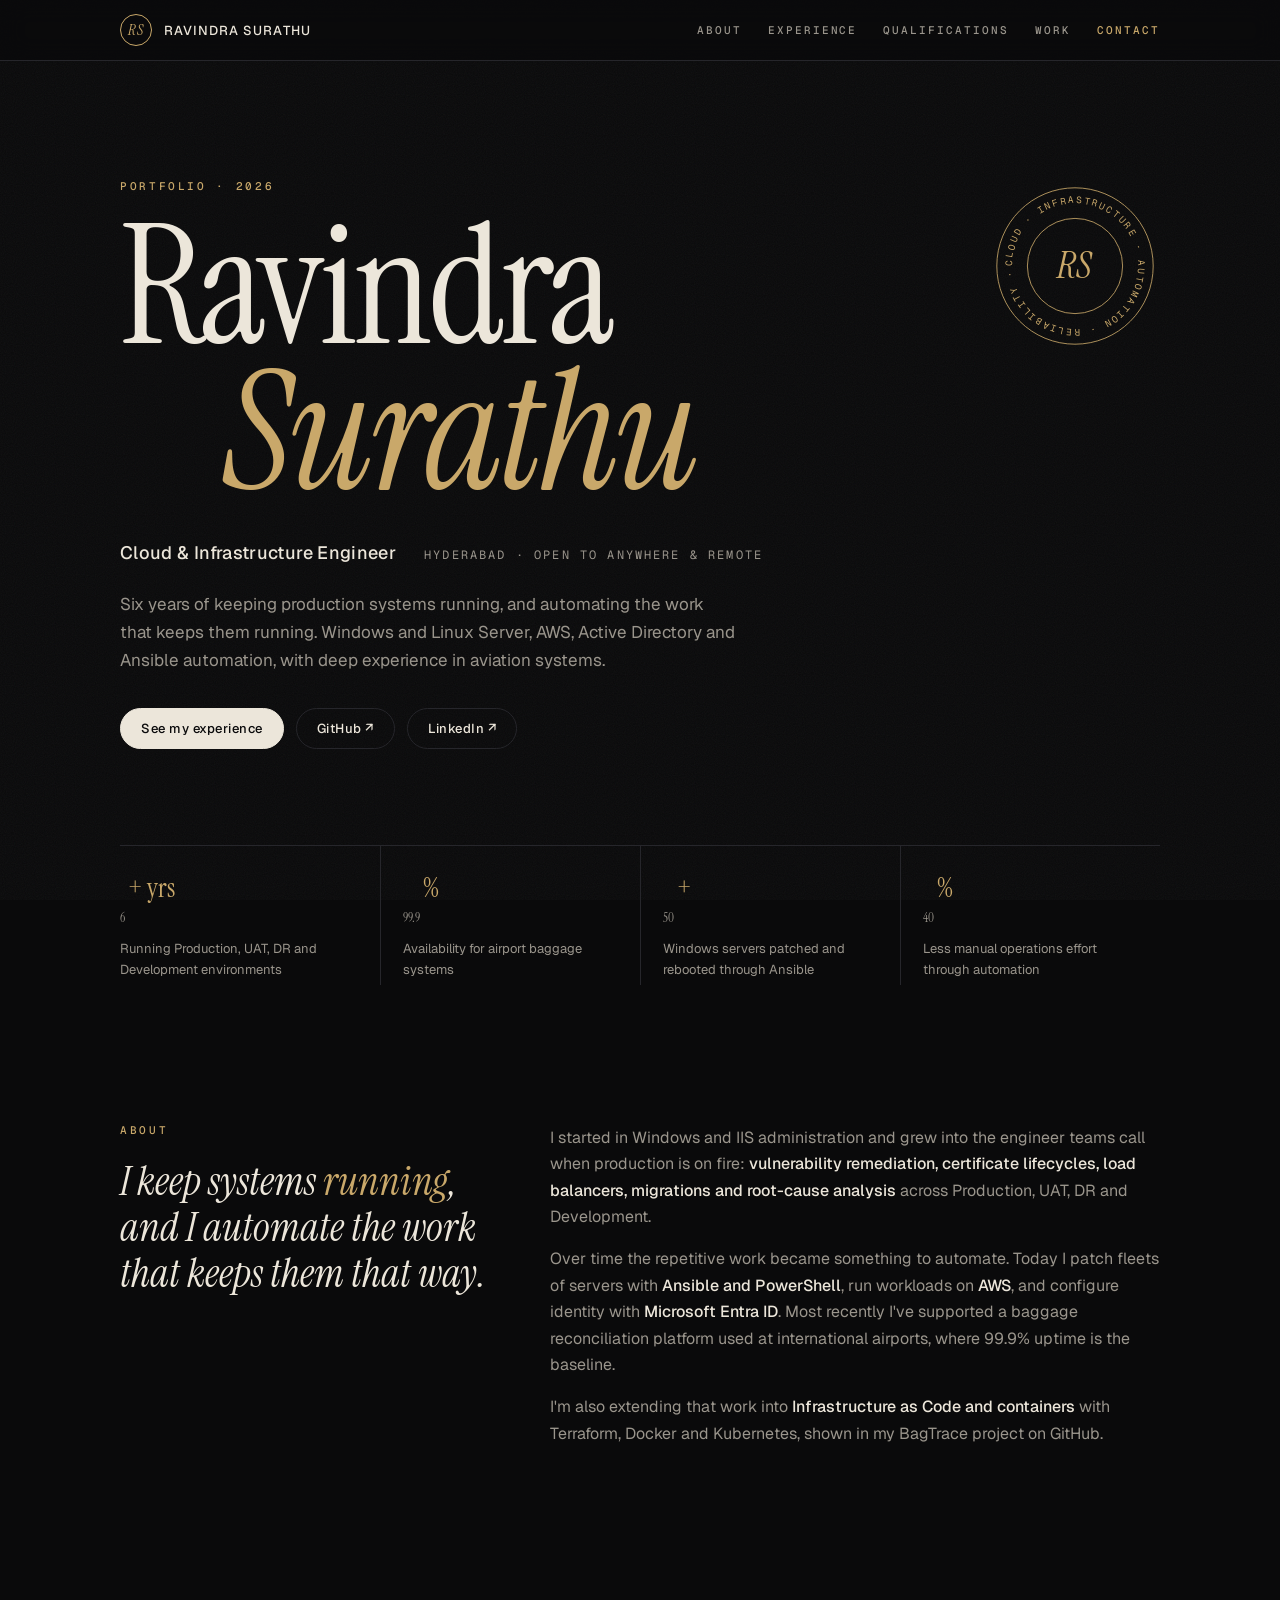
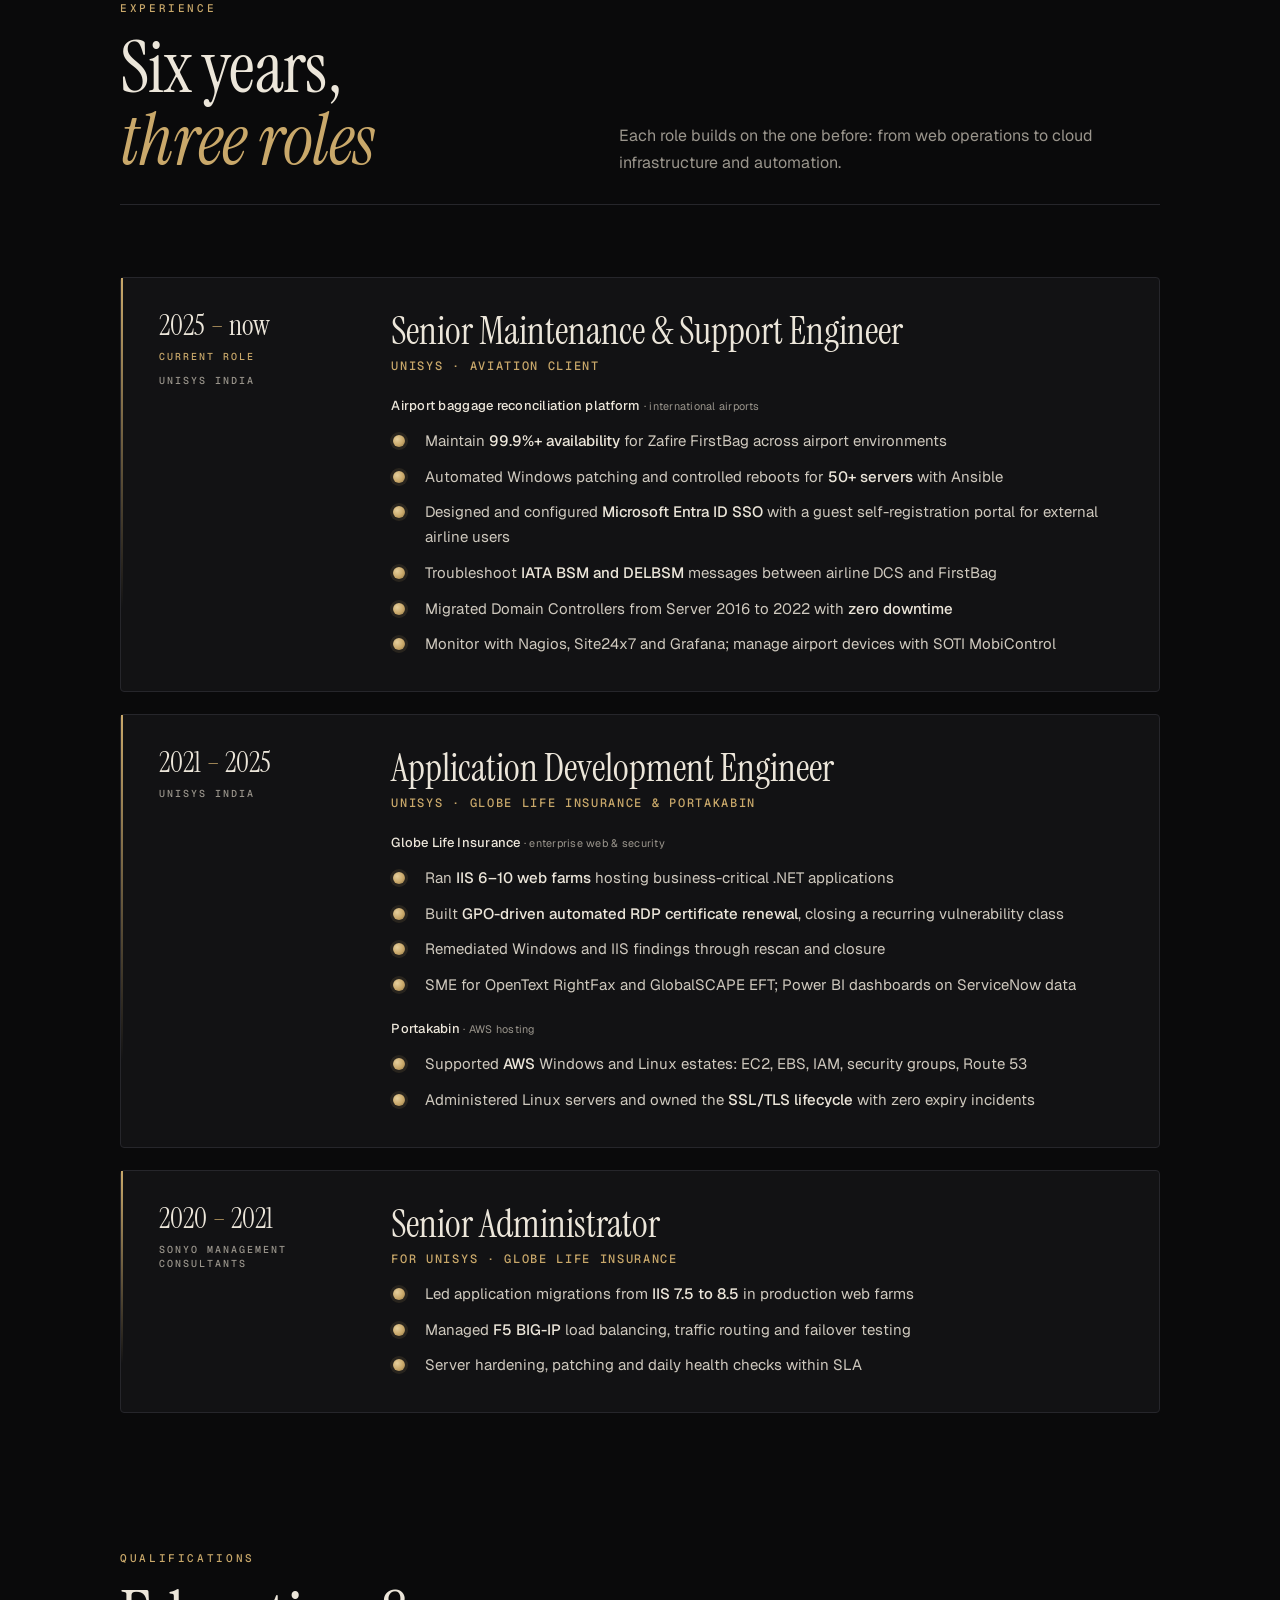
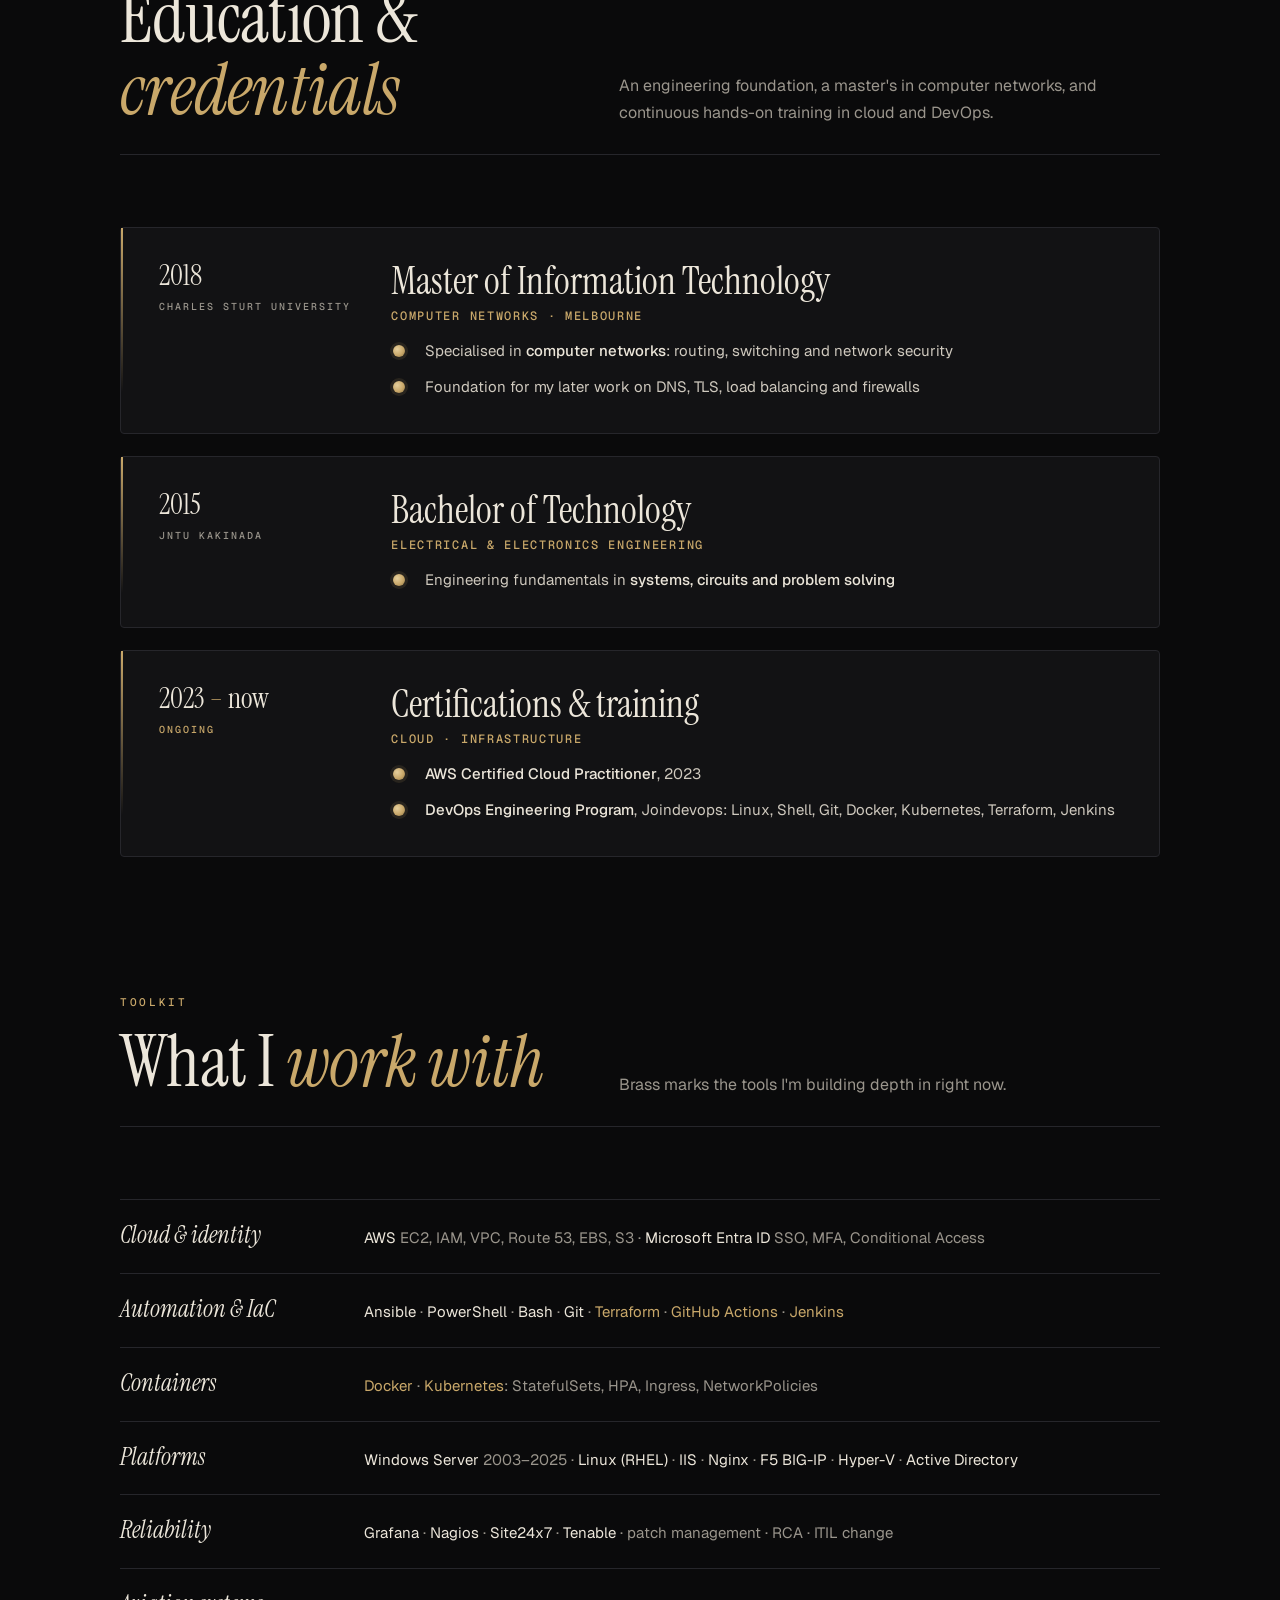
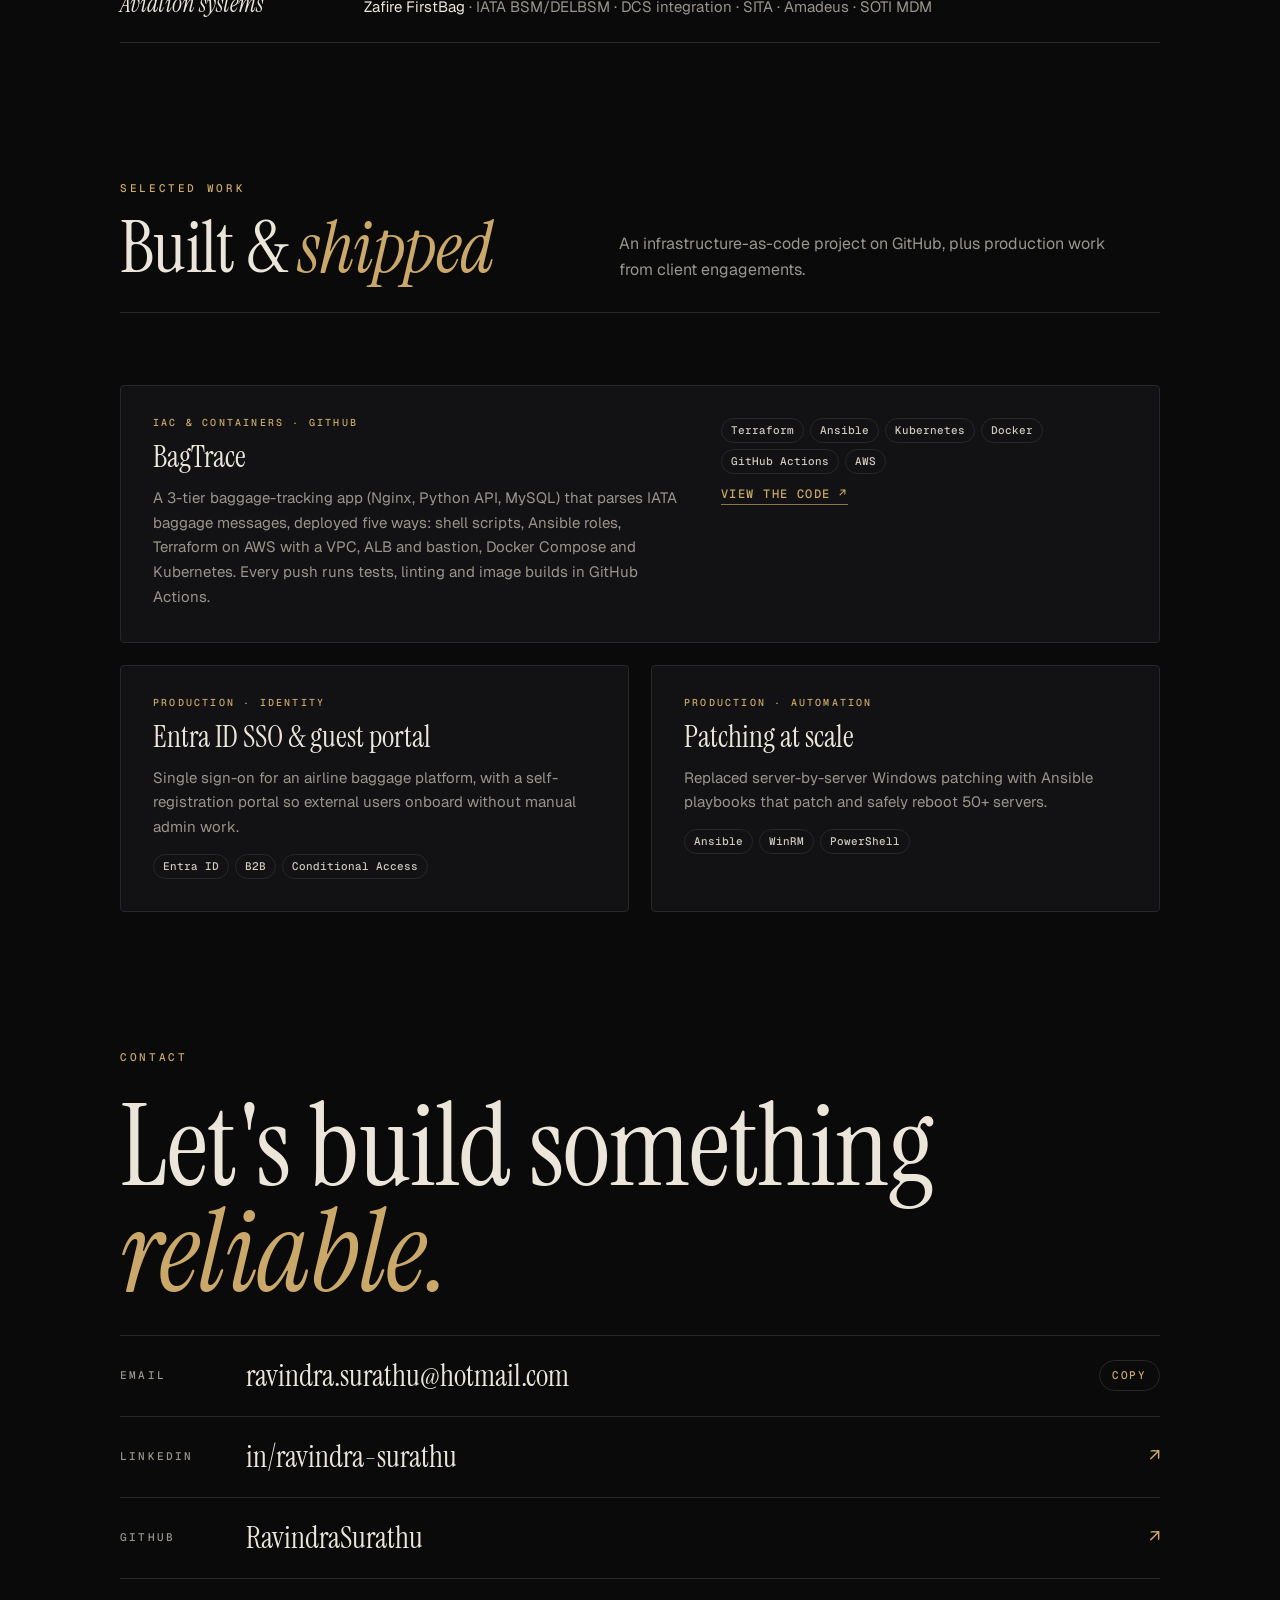
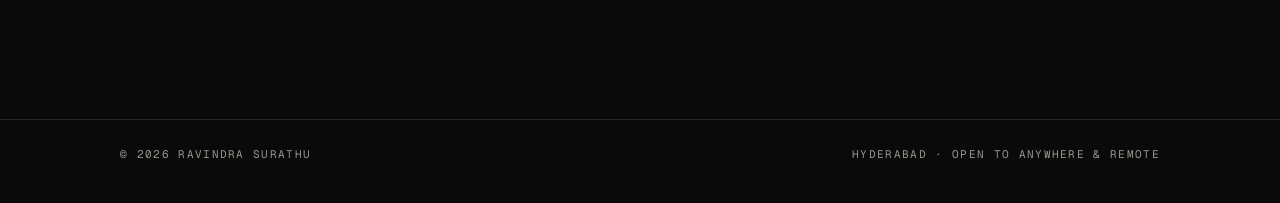
==== commit 309cc300: "Position profile as Cloud & Infrastructure Engineer Co-Authored-By: Claude Opus 5.5 <noreply@anthrop" ====
--- a/index.html
+++ b/index.html
@@ -5,7 +5,7 @@
 <meta name="viewport" content="width=device-width, initial-scale=1, viewport-fit=cover">
 <title>Ravindra Surathu · Portfolio</title>
 <meta name="claude:viewport-fit-sides" content="cover">
-<meta name="description" content="Ravindra Surathu: Cloud Infrastructure & DevOps Engineer. AWS, Terraform, Ansible, Kubernetes, Linux and Windows Server.">
+<meta name="description" content="Ravindra Surathu: Cloud & Infrastructure Engineer. Windows and Linux Server, AWS, Active Directory, Ansible and PowerShell automation.">
 <link rel="preconnect" href="https://fonts.googleapis.com">
 <link rel="preconnect" href="https://fonts.gstatic.com" crossorigin>
 <link rel="stylesheet" href="https://fonts.googleapis.com/css2?family=Instrument+Serif:ital@0;1&family=Geist:wght@400;500;600&family=Geist+Mono:wght@400;500&display=swap">
@@ -207,8 +207,8 @@
       <div>
         <div class="label">Portfolio · 2026</div>
         <h1 style="margin-top:22px">Ravindra<span class="l2">Surathu</span></h1>
-        <div class="role"><b>Cloud Infrastructure &amp; DevOps Engineer</b><span>Hyderabad · Open to anywhere &amp; remote</span></div>
-        <p class="lede">Six years of keeping production systems running, and automating the work that keeps them running. AWS, Ansible, Terraform, Kubernetes, Linux and Windows Server, with deep experience in aviation systems.</p>
+        <div class="role"><b>Cloud &amp; Infrastructure Engineer</b><span>Hyderabad · Open to anywhere &amp; remote</span></div>
+        <p class="lede">Six years of keeping production systems running, and automating the work that keeps them running. Windows and Linux Server, AWS, Active Directory and Ansible automation, with deep experience in aviation systems.</p>
         <div class="cta">
           <a class="btn solid" href="#experience">See my experience</a>
           <a class="btn" href="https://github.com/RavindraSurathu" target="_blank" rel="noopener">GitHub ↗</a>
@@ -220,7 +220,7 @@
           <defs><path id="circ" d="M100,100 m-74,0 a74,74 0 1,1 148,0 a74,74 0 1,1 -148,0"/></defs>
           <g class="spin">
             <text font-family="Geist Mono, monospace" font-size="11" fill="currentColor" textLength="458" lengthAdjust="spacing">
-              <textPath href="#circ">CLOUD · DEVOPS · AUTOMATION · RELIABILITY ·</textPath>
+              <textPath href="#circ">CLOUD · INFRASTRUCTURE · AUTOMATION · RELIABILITY ·</textPath>
             </text>
           </g>
           <circle cx="100" cy="100" r="92" fill="none" stroke="currentColor" stroke-width="1"/>
@@ -249,7 +249,7 @@
       <div>
         <p>I started in Windows and IIS administration and grew into the engineer teams call when production is on fire: <strong>vulnerability remediation, certificate lifecycles, load balancers, migrations and root-cause analysis</strong> across Production, UAT, DR and Development.</p>
         <p>Over time the repetitive work became something to automate. Today I patch fleets of servers with <strong>Ansible and PowerShell</strong>, run workloads on <strong>AWS</strong>, and configure identity with <strong>Microsoft Entra ID</strong>. Most recently I've supported a baggage reconciliation platform used at international airports, where 99.9% uptime is the baseline.</p>
-        <p>Now I'm taking that operational depth into DevOps: <strong>Terraform, Docker, Kubernetes and CI/CD</strong>, proven in my BagTrace project on GitHub.</p>
+        <p>I'm also extending that work into <strong>Infrastructure as Code and containers</strong> with Terraform, Docker and Kubernetes, shown in my BagTrace project on GitHub.</p>
       </div>
     </div>
   </div>
@@ -257,7 +257,7 @@
 
 <section id="experience" style="padding-top:0">
   <div class="wrap">
-    <div class="sec-head"><div><div class="label" style="margin-bottom:18px">Experience</div><h2>Six years, <em>three roles</em></h2></div><p>Each role builds on the one before: from web operations to cloud and automation, and now into DevOps.</p></div>
+    <div class="sec-head"><div><div class="label" style="margin-bottom:18px">Experience</div><h2>Six years, <em>three roles</em></h2></div><p>Each role builds on the one before: from web operations to cloud infrastructure and automation.</p></div>
     <div class="entries">
       <article class="entry fly">
         <div class="when"><div class="yrs">2025 <i>–</i> now</div><div class="tag now">Current role</div><div class="tag">Unisys India</div></div>
@@ -341,7 +341,7 @@
         <div class="when"><div class="yrs">2023 <i>–</i> now</div><div class="tag now">Ongoing</div></div>
         <div>
           <h3>Certifications &amp; training</h3>
-          <div class="org">Cloud · DevOps</div>
+          <div class="org">Cloud · Infrastructure</div>
           <ul class="stamps">
             <li><b>AWS Certified Cloud Practitioner</b>, 2023</li>
             <li><b>DevOps Engineering Program</b>, Joindevops: Linux, Shell, Git, Docker, Kubernetes, Terraform, Jenkins</li>
@@ -368,11 +368,11 @@
 
 <section id="work" style="padding-top:0">
   <div class="wrap">
-    <div class="sec-head"><div><div class="label" style="margin-bottom:18px">Selected work</div><h2>Built &amp; <em>shipped</em></h2></div><p>A DevOps project on GitHub, plus production work from client engagements.</p></div>
+    <div class="sec-head"><div><div class="label" style="margin-bottom:18px">Selected work</div><h2>Built &amp; <em>shipped</em></h2></div><p>An infrastructure-as-code project on GitHub, plus production work from client engagements.</p></div>
     <div class="works rise">
       <article class="work feature">
         <div style="display:grid;gap:14px;align-content:start">
-          <div class="k">DevOps project · GitHub</div>
+          <div class="k">IaC &amp; containers · GitHub</div>
           <h3>BagTrace</h3>
           <p>A 3-tier baggage-tracking app (Nginx, Python API, MySQL) that parses IATA baggage messages, deployed five ways: shell scripts, Ansible roles, Terraform on AWS with a VPC, ALB and bastion, Docker Compose and Kubernetes. Every push runs tests, linting and image builds in GitHub Actions.</p>
         </div>
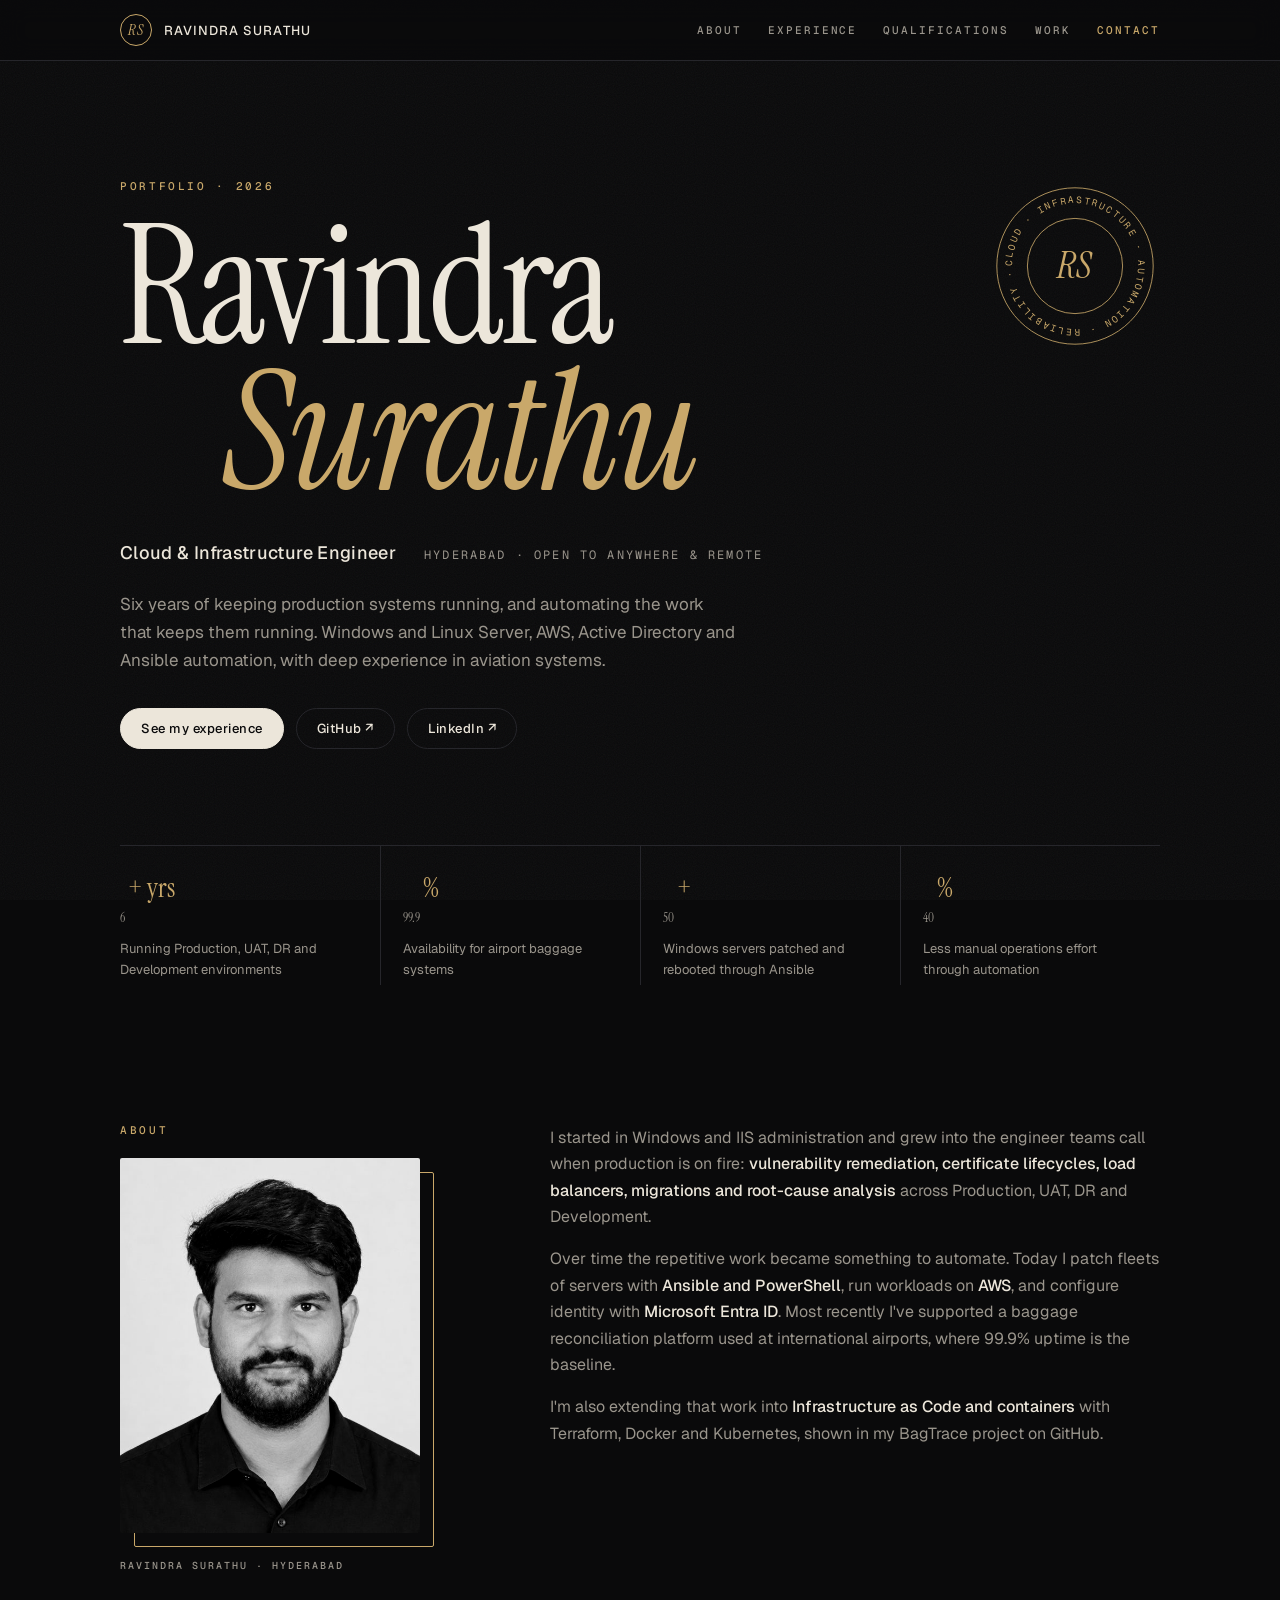
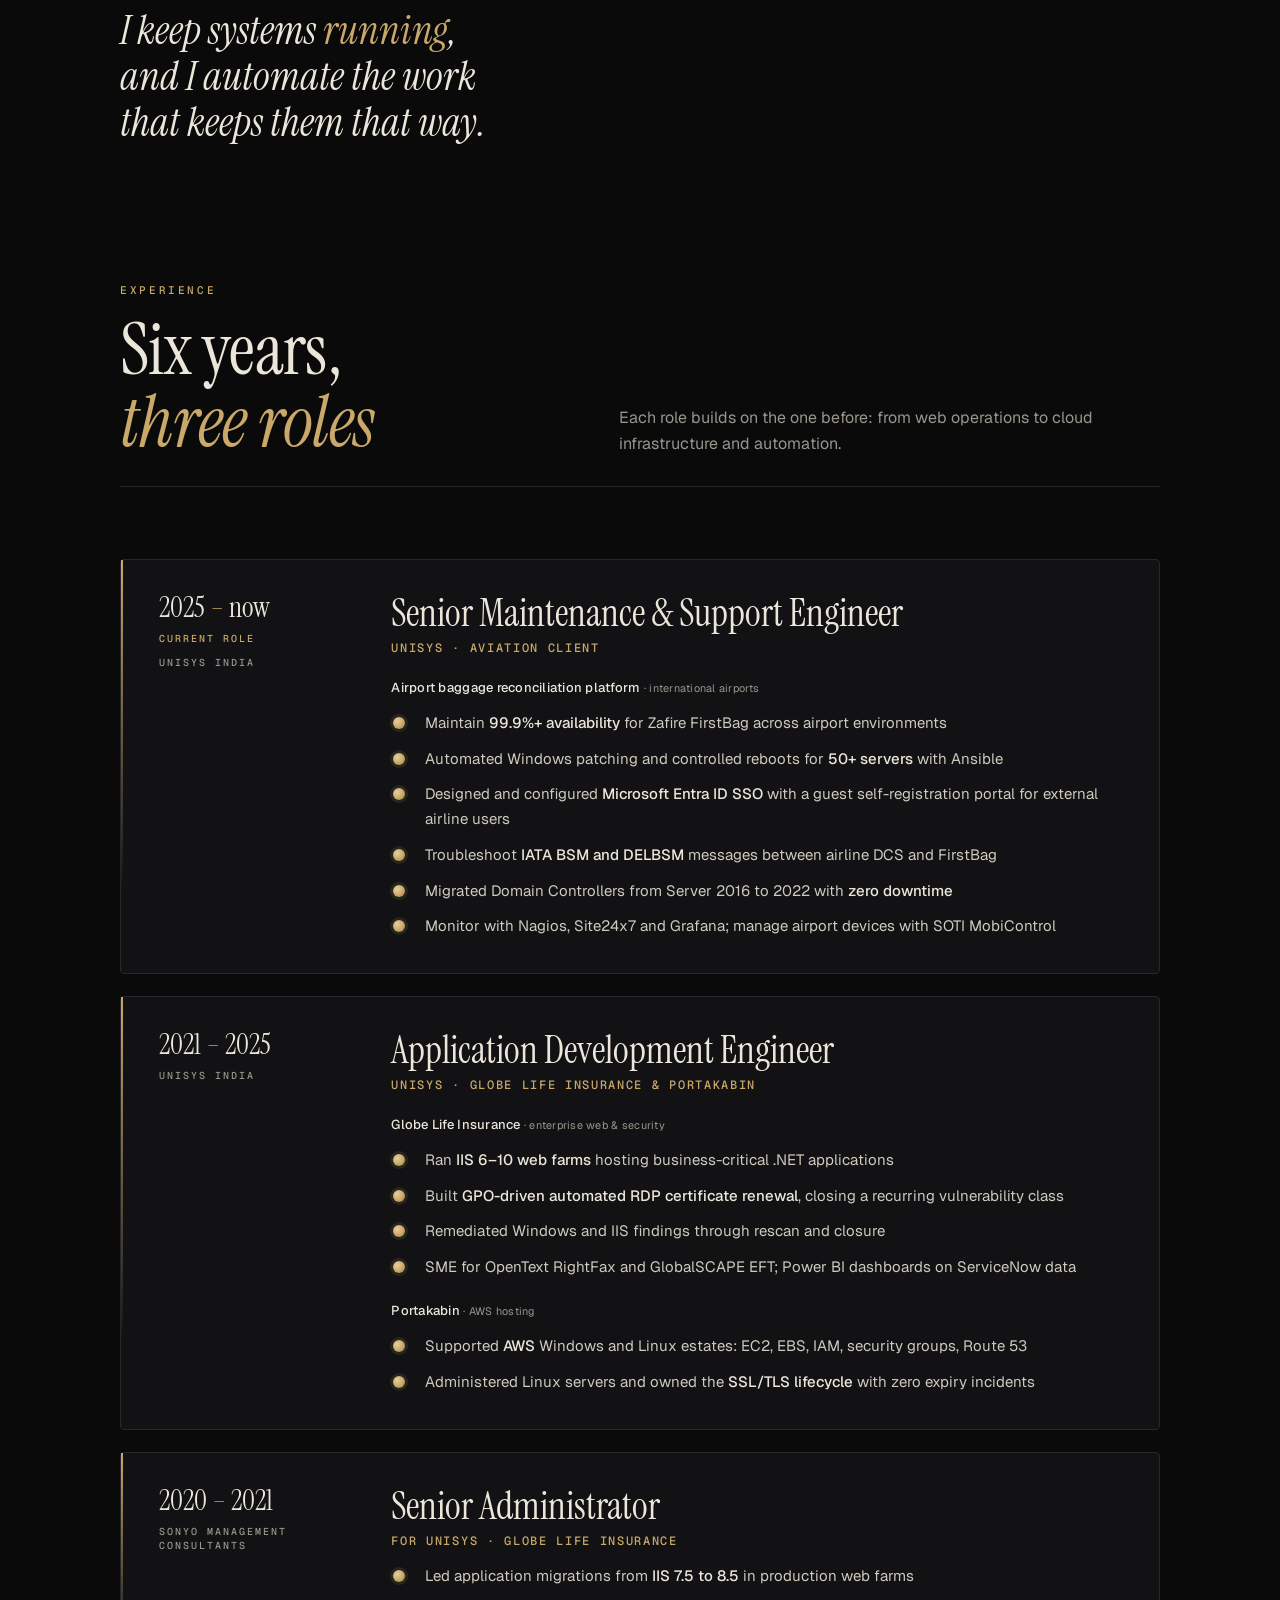
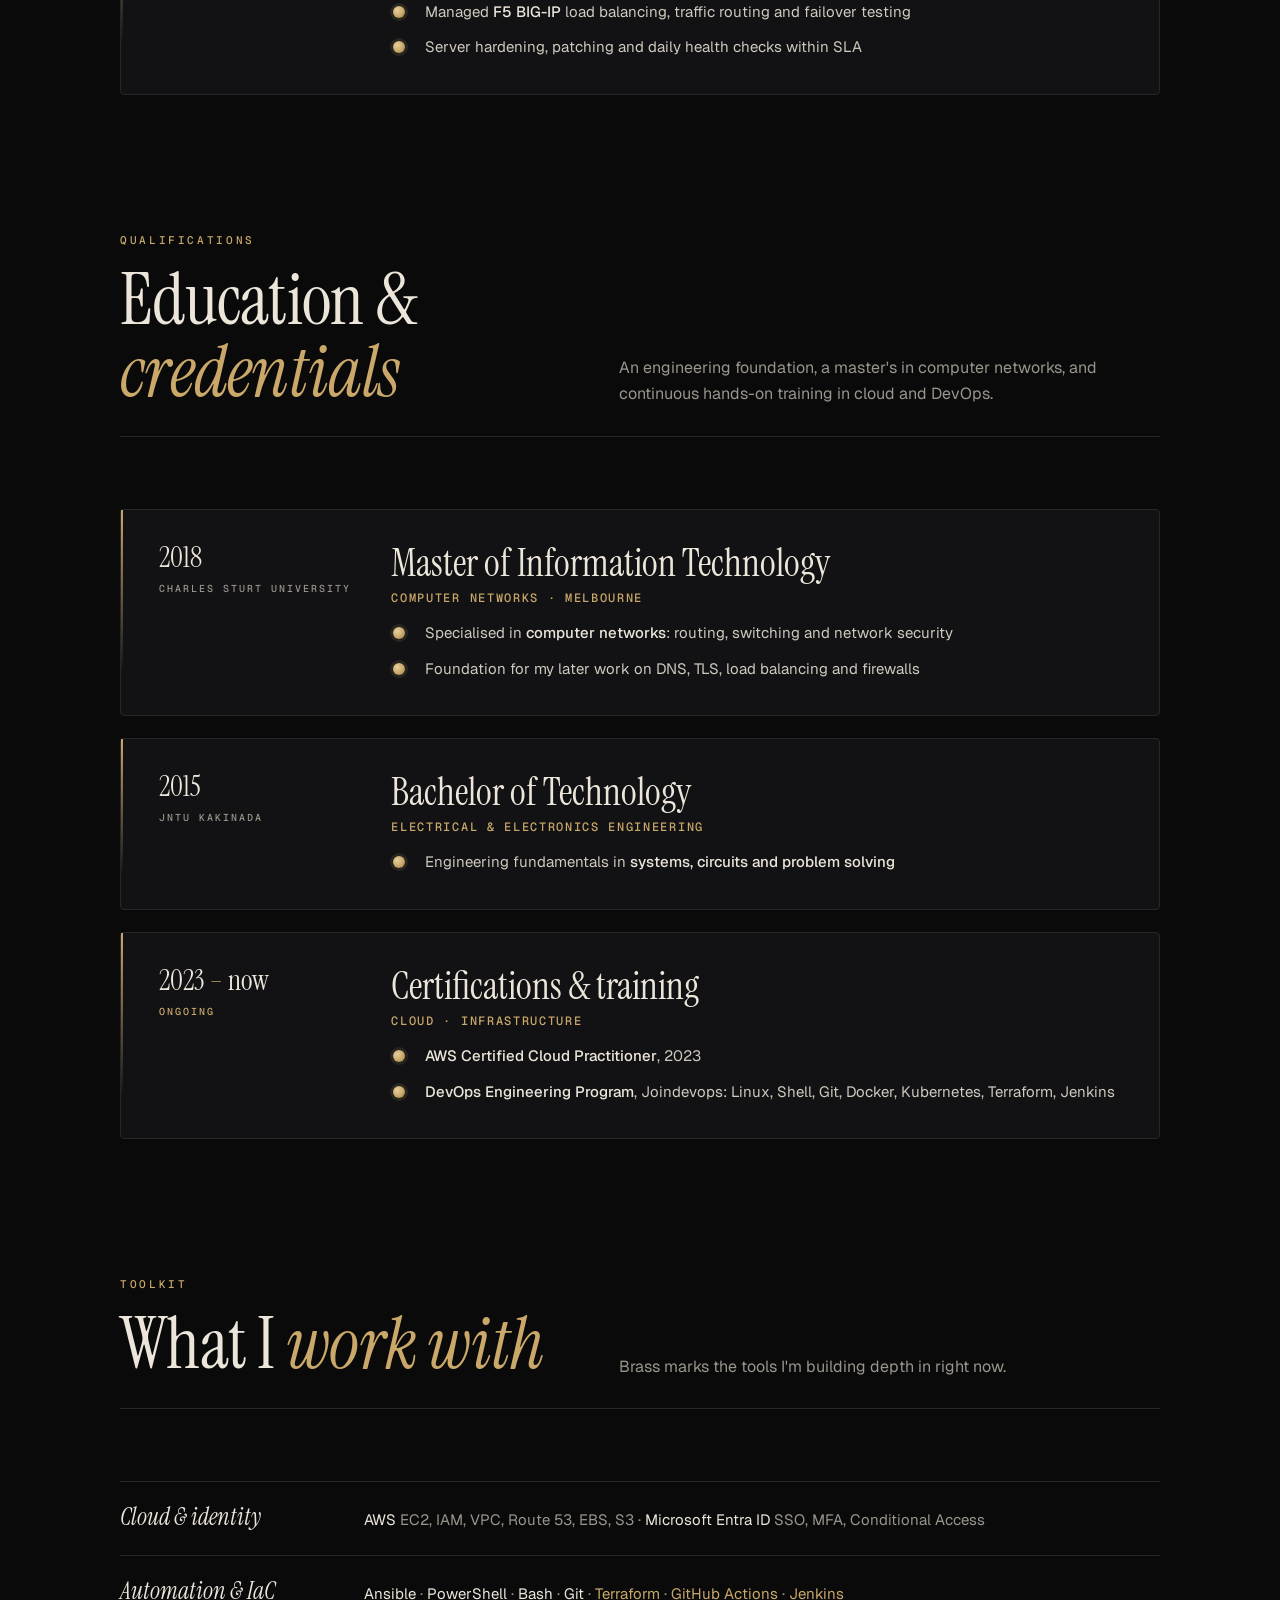
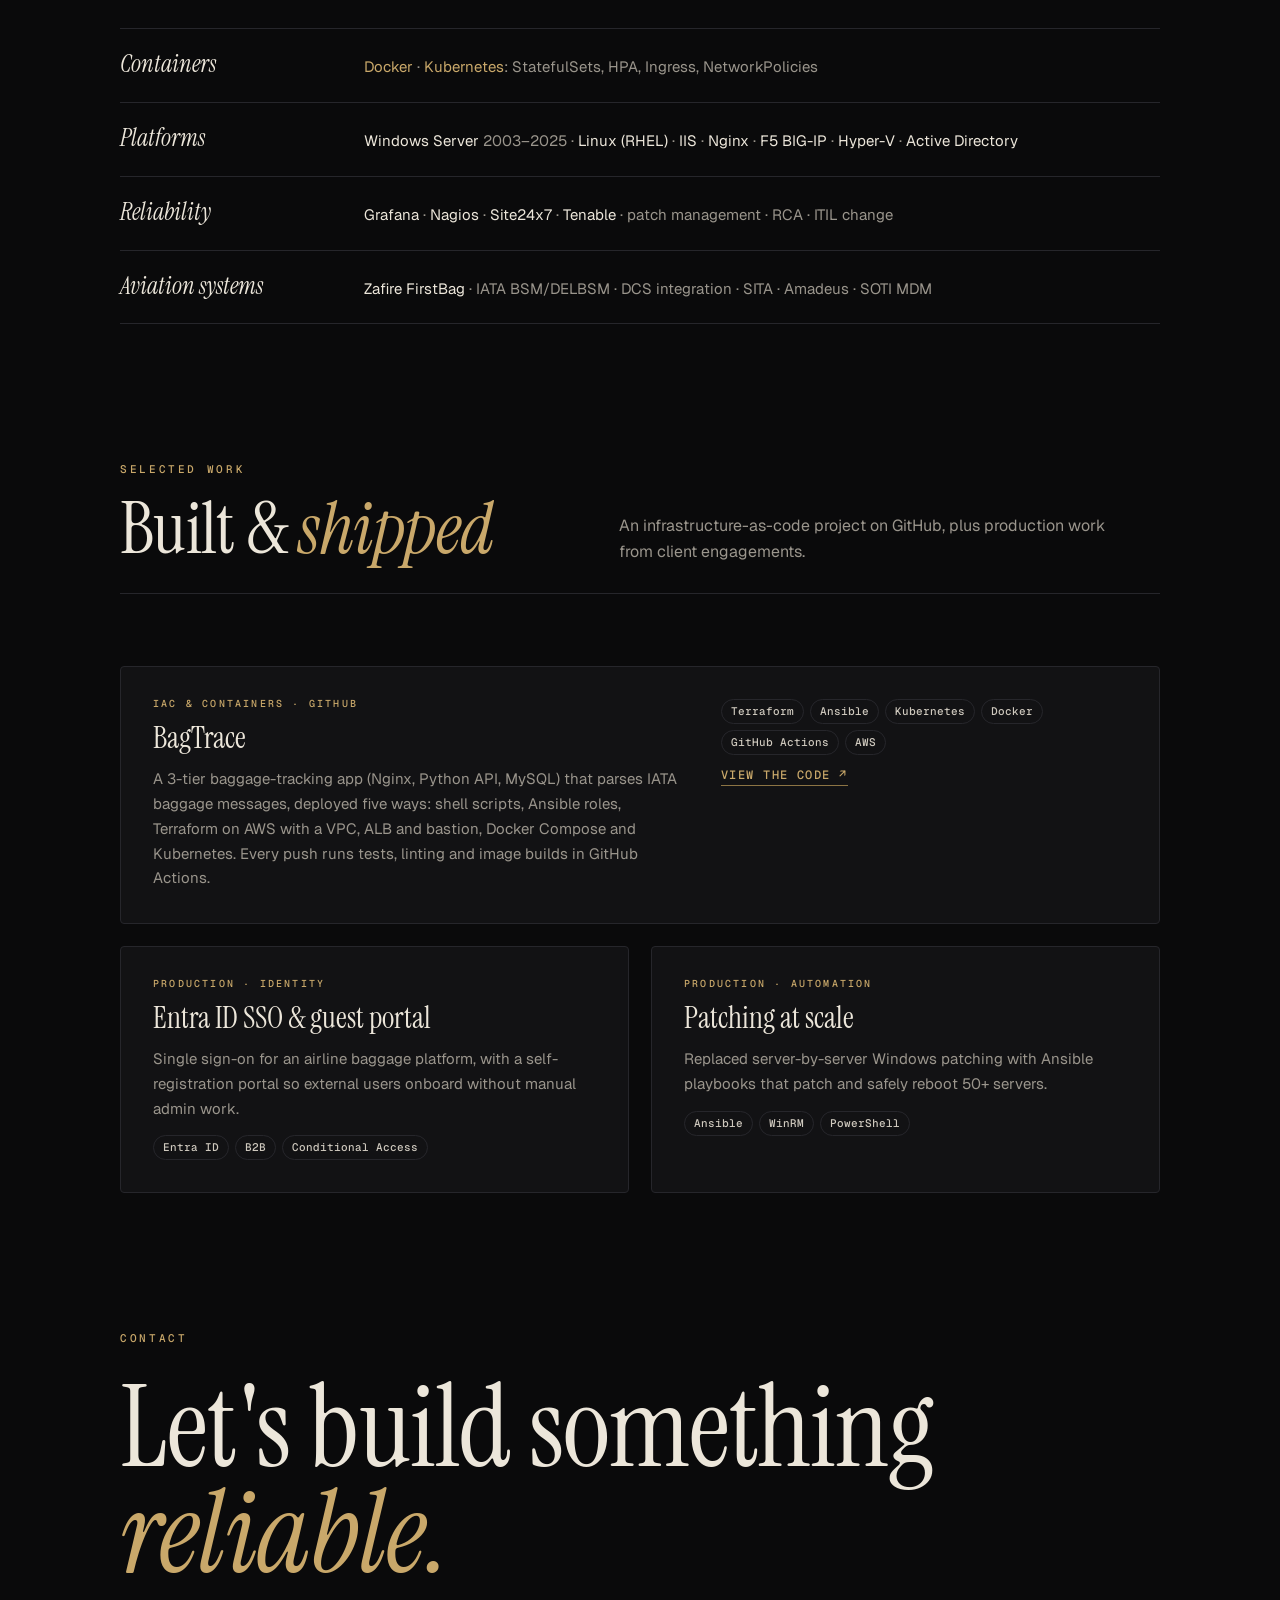
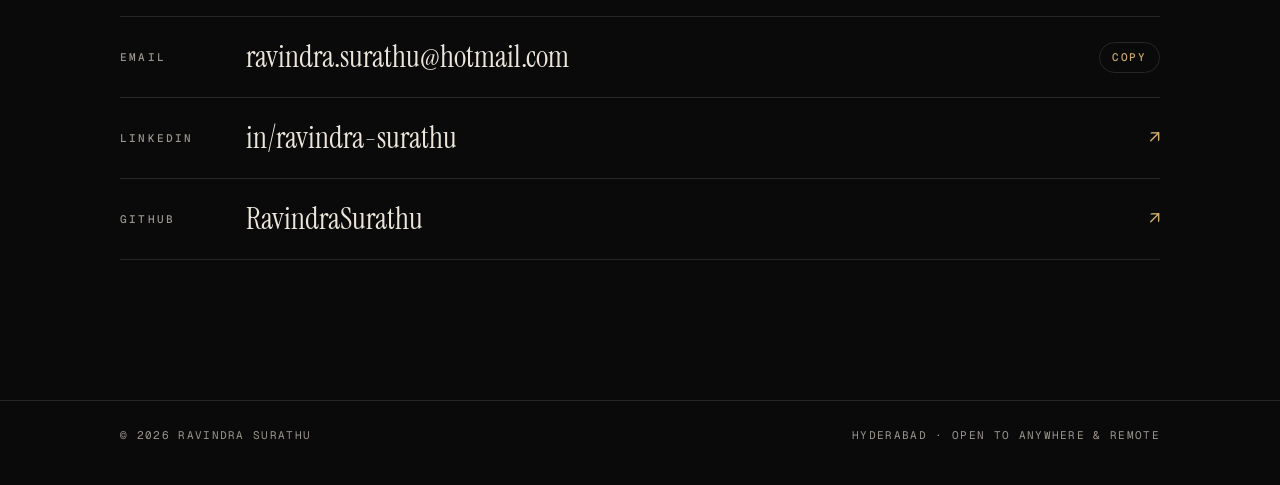
==== commit 6e4df1ea: "Add portrait to the About section Co-Authored-By: Claude Opus 5.5 <noreply@anthropic.com> Claude-Ses" ====
--- a/index.html
+++ b/index.html
@@ -94,6 +94,14 @@
 /* ---------- about ---------- */
 .about-grid{display:grid;grid-template-columns:minmax(0,1fr) minmax(0,1.6fr);gap:48px}
 .about-grid .quote{font:italic 400 clamp(28px,3.4vw,40px)/1.15 var(--serif);color:var(--ivory)}
+.portrait{position:relative;margin:0 0 34px;max-width:300px}
+.portrait .frame{position:relative}
+.portrait .frame::before{content:"";position:absolute;inset:14px -14px -14px 14px;border:1px solid var(--brass);border-radius:2px}
+.portrait img{position:relative;display:block;width:100%;height:auto;aspect-ratio:4/5;object-fit:cover;border-radius:2px;
+  filter:grayscale(1) contrast(1.05) brightness(.95);transition:filter .6s ease}
+.portrait:hover img{filter:none}
+.portrait figcaption{margin-top:26px;font:500 10px/1.4 var(--mono);letter-spacing:.2em;text-transform:uppercase;color:var(--ash)}
+@media (max-width:760px){.portrait{max-width:240px}}
 .about-grid .quote em{color:var(--brass)}
 .about-grid p{margin:0 0 16px;color:var(--ash);max-width:62ch}
 .about-grid p strong{color:var(--ivory);font-weight:500}
@@ -245,7 +253,7 @@
 <section id="about">
   <div class="wrap">
     <div class="about-grid rise">
-      <div><div class="label" style="margin-bottom:22px">About</div><div class="quote">I keep systems <em>running</em>, and I automate the work that keeps them that way.</div></div>
+      <div><div class="label" style="margin-bottom:22px">About</div><figure class="portrait"><div class="frame"><img src="[data-uri]" alt="Portrait of Ravindra Surathu" width="560" height="700"></div><figcaption>Ravindra Surathu · Hyderabad</figcaption></figure><div class="quote">I keep systems <em>running</em>, and I automate the work that keeps them that way.</div></div>
       <div>
         <p>I started in Windows and IIS administration and grew into the engineer teams call when production is on fire: <strong>vulnerability remediation, certificate lifecycles, load balancers, migrations and root-cause analysis</strong> across Production, UAT, DR and Development.</p>
         <p>Over time the repetitive work became something to automate. Today I patch fleets of servers with <strong>Ansible and PowerShell</strong>, run workloads on <strong>AWS</strong>, and configure identity with <strong>Microsoft Entra ID</strong>. Most recently I've supported a baggage reconciliation platform used at international airports, where 99.9% uptime is the baseline.</p>
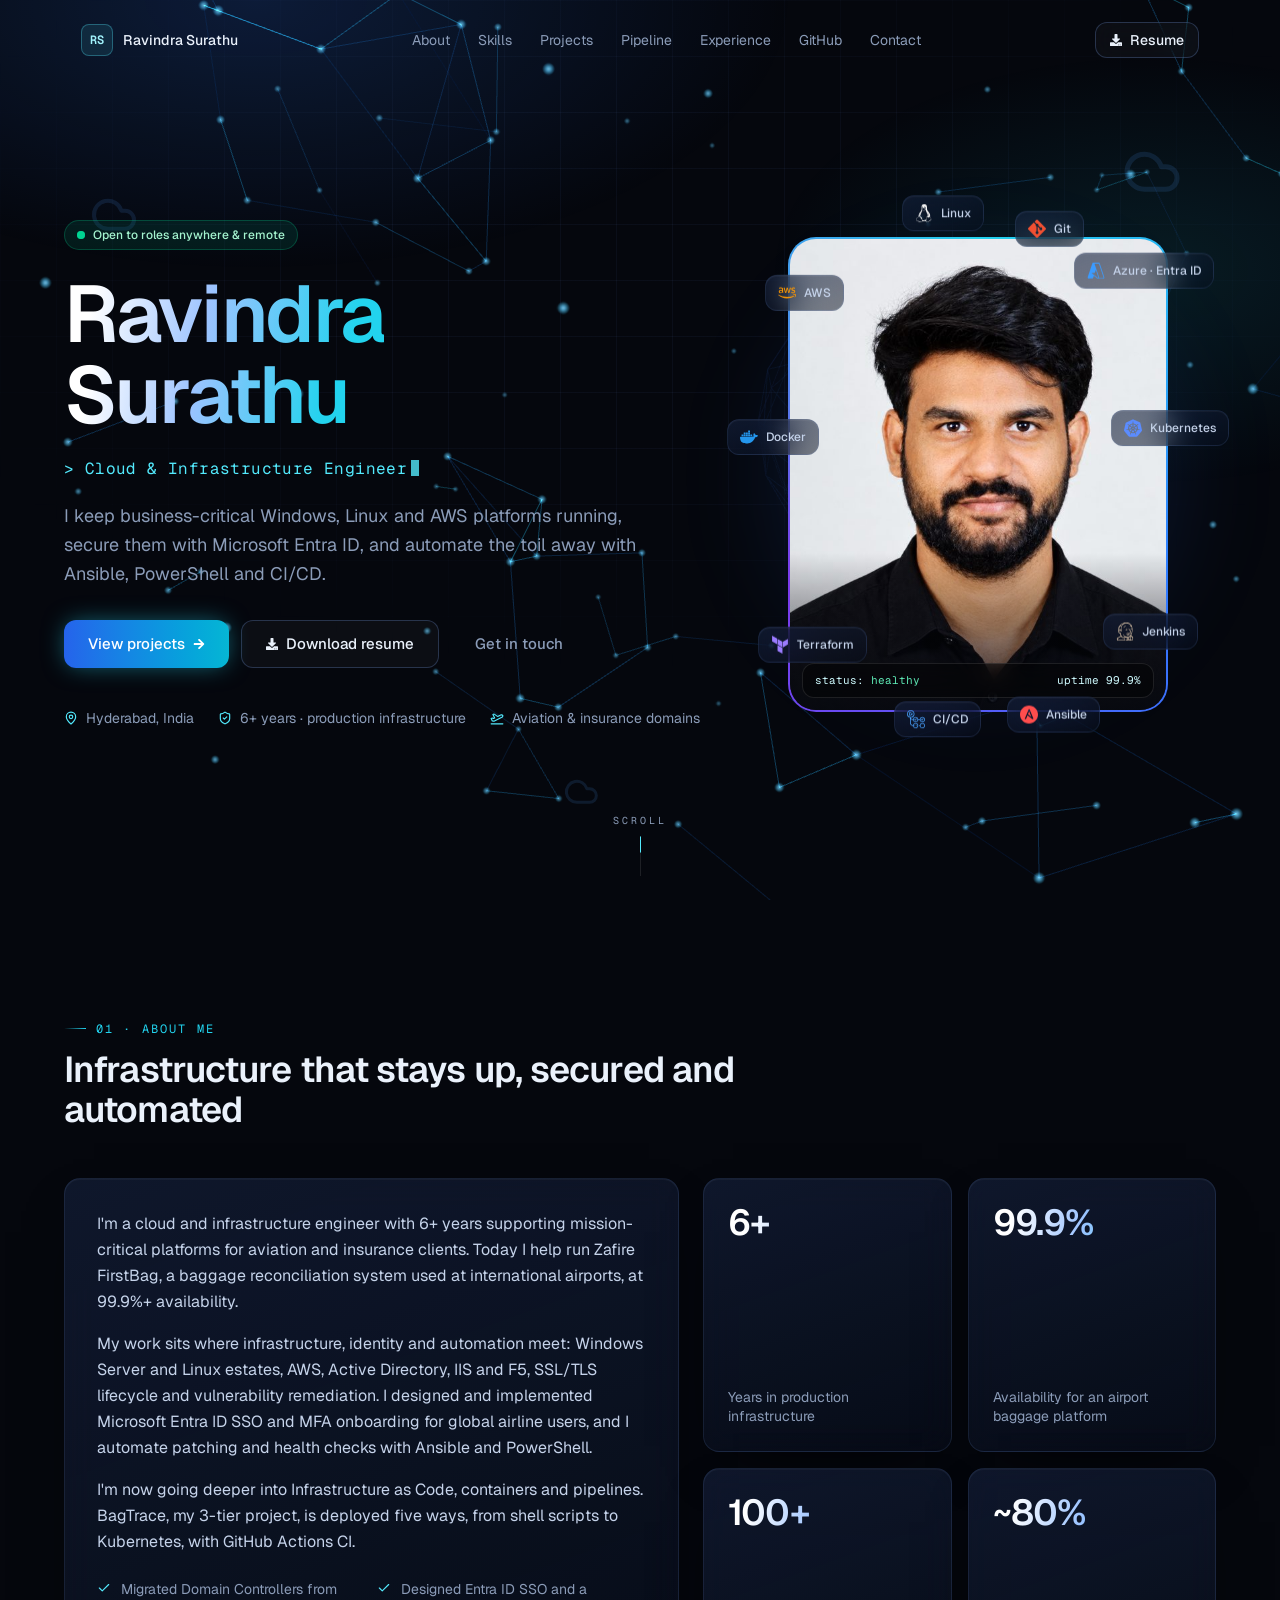
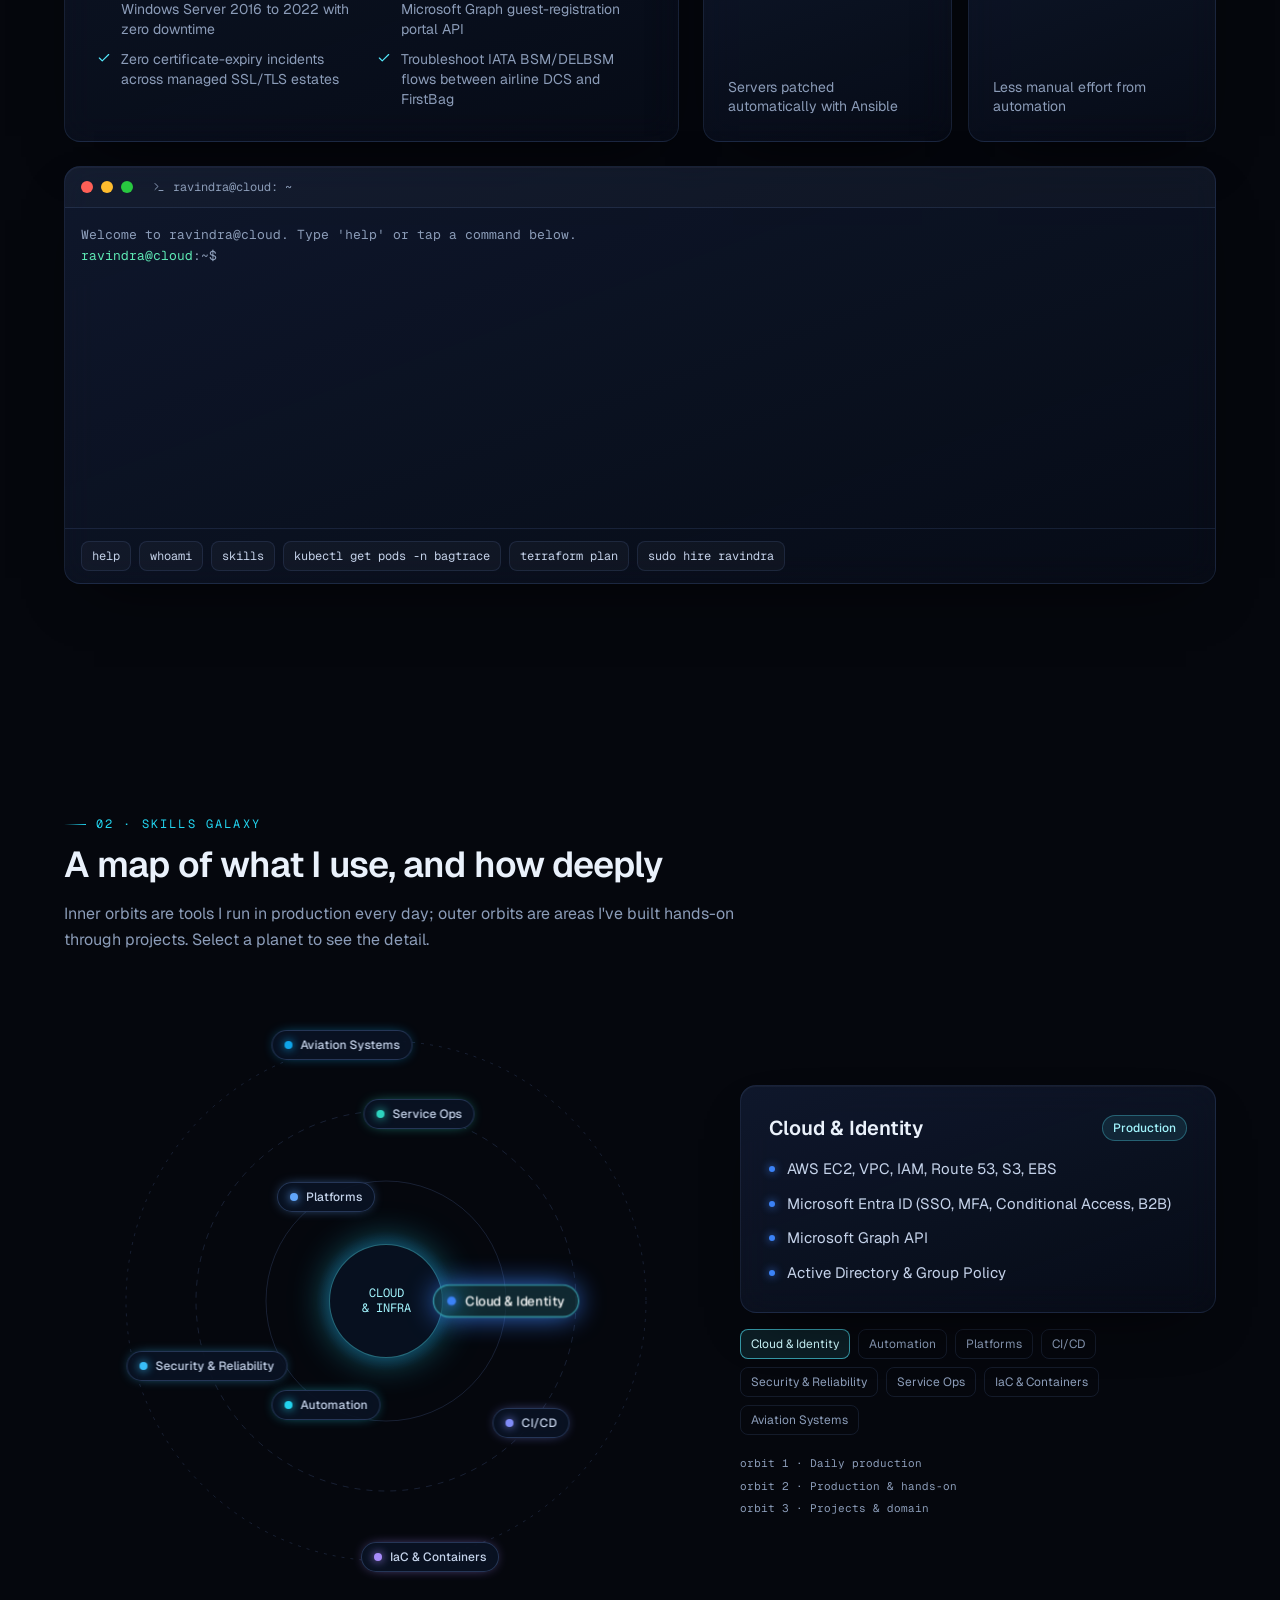
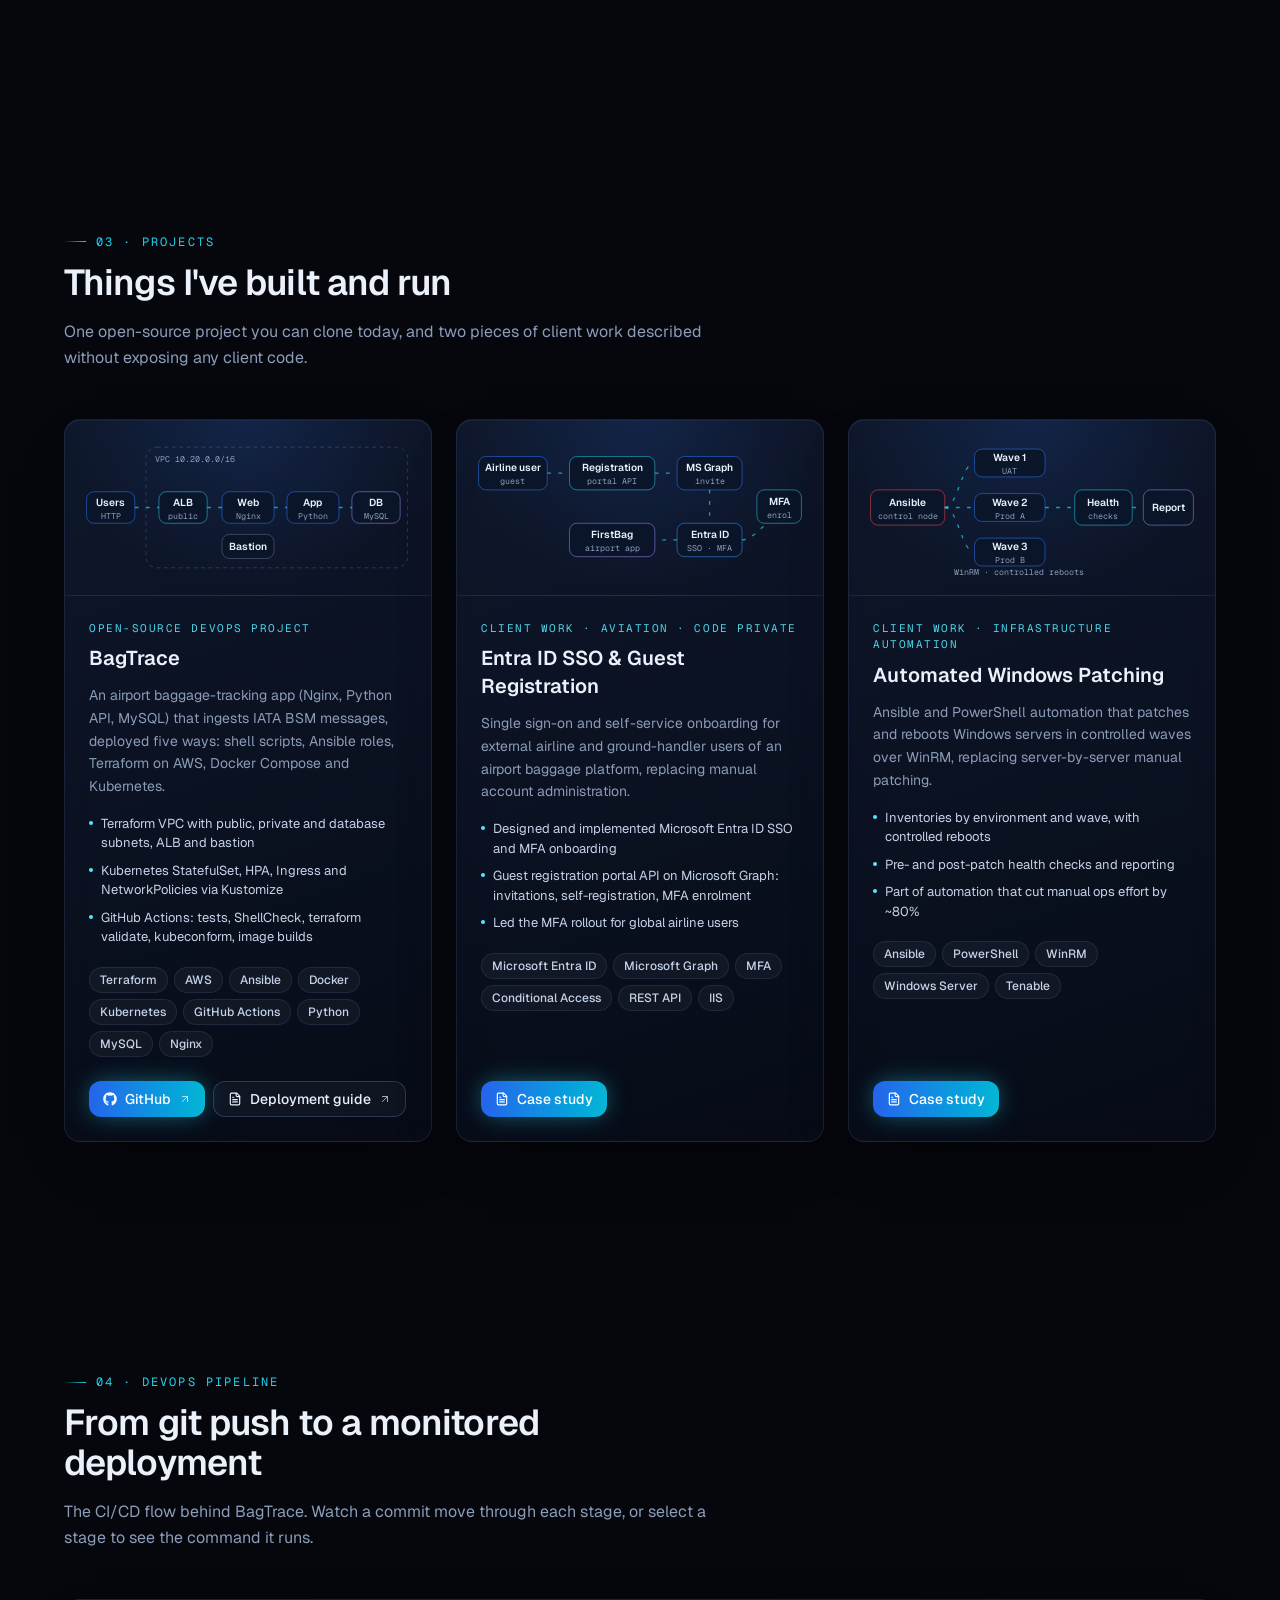
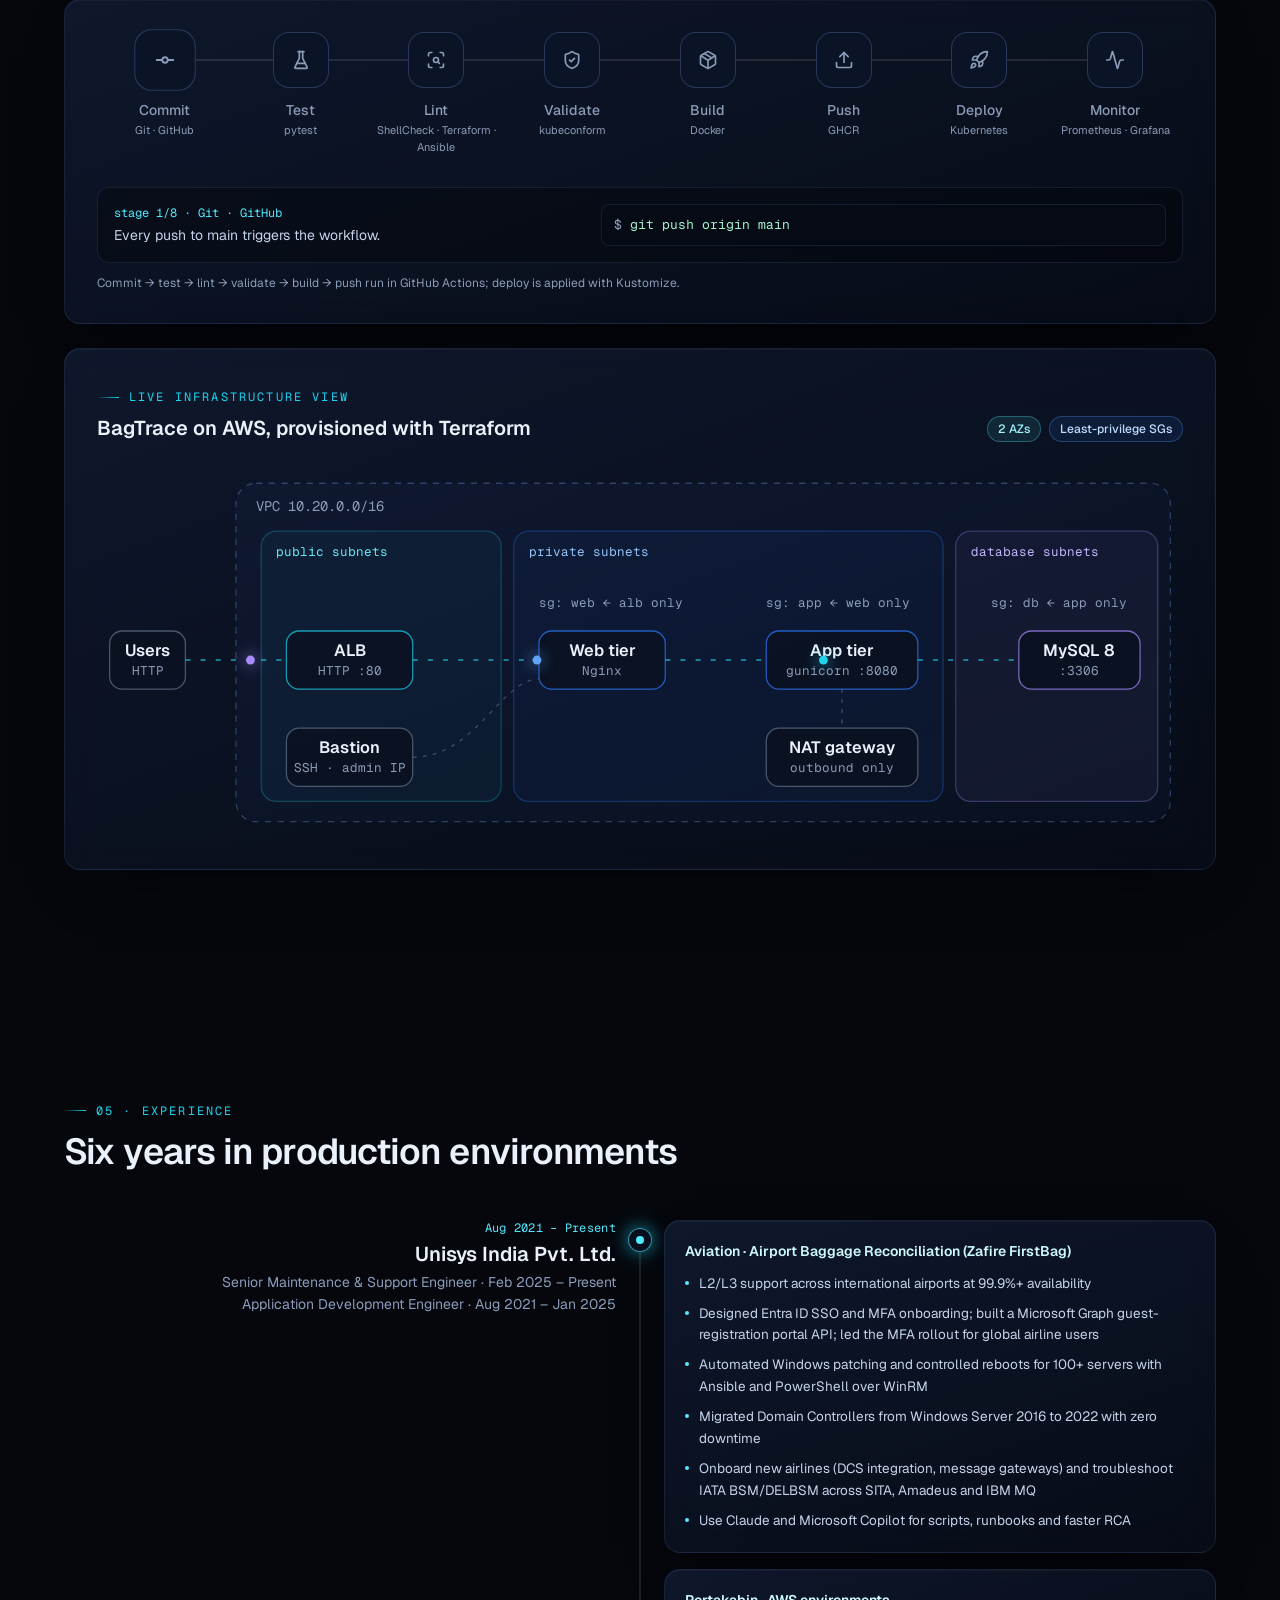
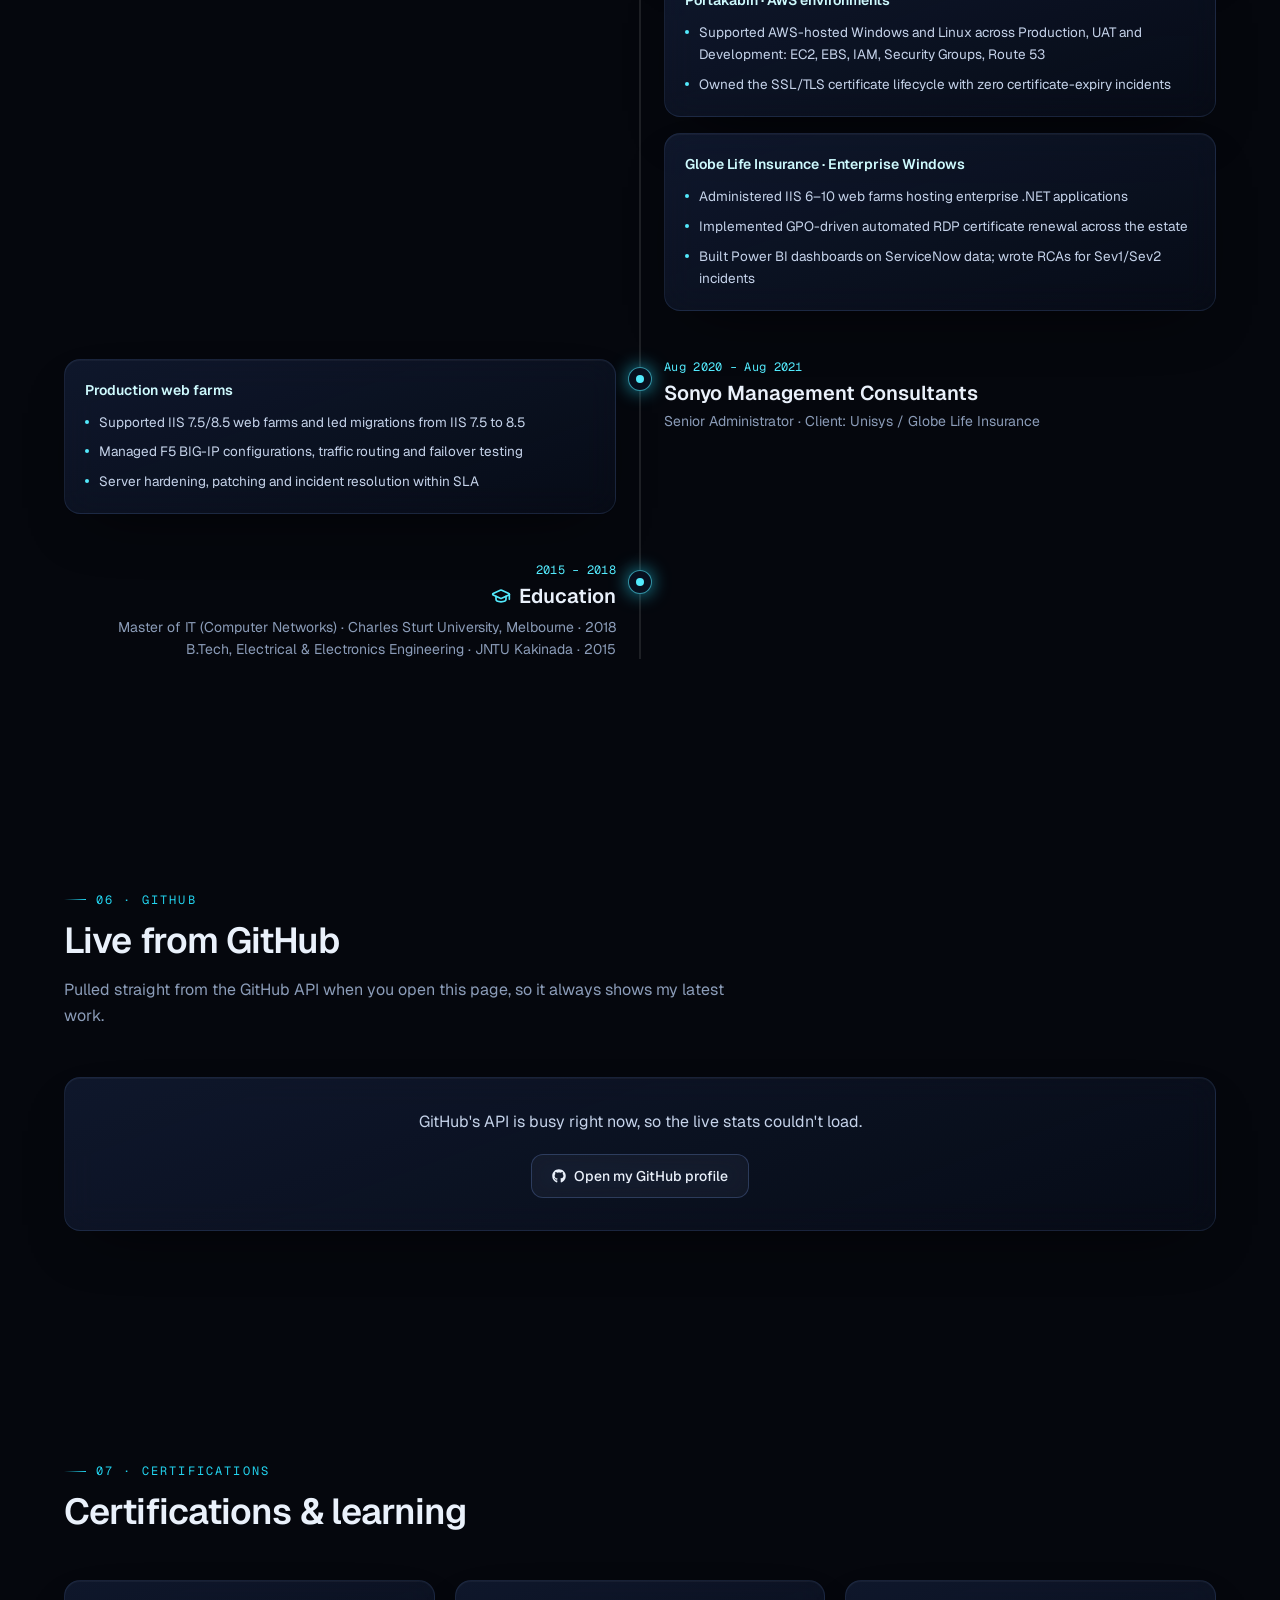
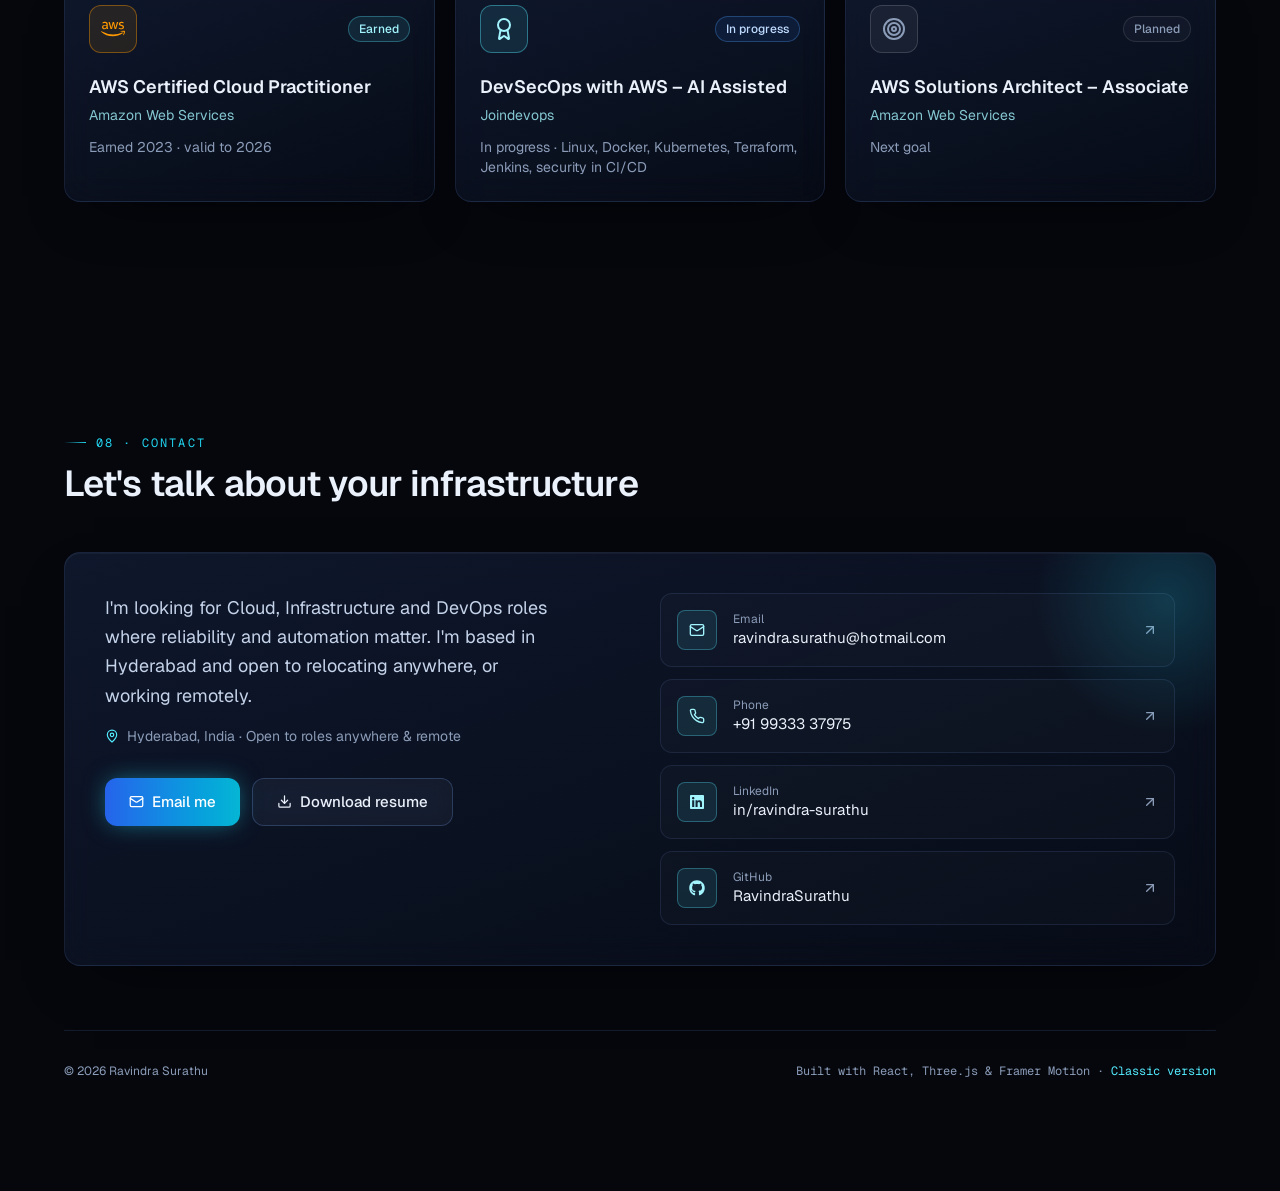
==== commit 9405246b: "Make the new portfolio the main site Move the previous main page to /v2, redirect /v3 to the root, a" ====
--- a/index.html
+++ b/index.html
@@ -1,476 +1,24 @@
 <!doctype html>
 <html lang="en">
 <head>
-<meta charset="utf-8">
-<meta name="viewport" content="width=device-width, initial-scale=1, viewport-fit=cover">
-<title>Ravindra Surathu · Portfolio</title>
-<meta name="claude:viewport-fit-sides" content="cover">
-<meta name="description" content="Ravindra Surathu: Cloud & Infrastructure Engineer. Windows and Linux Server, AWS, Active Directory, Ansible and PowerShell automation.">
-<link rel="preconnect" href="https://fonts.googleapis.com">
-<link rel="preconnect" href="https://fonts.gstatic.com" crossorigin>
-<link rel="stylesheet" href="https://fonts.googleapis.com/css2?family=Instrument+Serif:ital@0;1&family=Geist:wght@400;500;600&family=Geist+Mono:wght@400;500&display=swap">
-<style>
-/* Layout: a black-tie monograph. Generous margins, serif display, brass hairlines.
-   Signature motif: a brass seal that stamps. Roles fly in from the right and land with a stamp;
-   their bullets stamp down one by one. Deliberately single dark theme. */
-:root{
-  --ink:#0A0A0B;        /* page */
-  --onyx:#121214;       /* raised surface */
-  --rule:#26262B;       /* hairlines */
-  --ivory:#ECE6DA;      /* primary text */
-  --ash:#9A958C;        /* secondary text */
-  --brass:#C9A86A;      /* the one accent */
-  --brass-deep:#8C7444;
-  --serif:"Instrument Serif","Times New Roman",Georgia,serif;
-  --sans:"Geist",system-ui,-apple-system,"Segoe UI",sans-serif;
-  --mono:"Geist Mono",ui-monospace,Menlo,Consolas,monospace;
-  color-scheme:dark;
-}
-*{box-sizing:border-box}
-html{scroll-behavior:smooth;overflow-x:clip}
-body{margin:0;background:var(--ink);color:var(--ivory);font:400 16px/1.65 var(--sans);-webkit-font-smoothing:antialiased;overflow-x:clip}
-body::before{content:"";position:fixed;inset:0 0 auto;height:env(safe-area-inset-top,0px);z-index:10;background:var(--ink)}
-/* faint grain for depth */
-body::after{content:"";position:fixed;inset:0;pointer-events:none;z-index:0;opacity:.05;
-  background-image:url("data:image/svg+xml,%3Csvg xmlns='http://www.w3.org/2000/svg' width='160' height='160'%3E%3Cfilter id='n'%3E%3CfeTurbulence type='fractalNoise' baseFrequency='.9' numOctaves='2' stitchTiles='stitch'/%3E%3C/filter%3E%3Crect width='100%25' height='100%25' filter='url(%23n)'/%3E%3C/svg%3E")}
-a{color:inherit}
-:focus-visible{outline:1px solid var(--brass);outline-offset:4px}
-.wrap{position:relative;z-index:1;max-width:1080px;margin:0 auto;padding-left:max(20px,env(safe-area-inset-left,0px));padding-right:max(20px,env(safe-area-inset-right,0px))}
-.label{font:500 11px/1 var(--mono);letter-spacing:.24em;text-transform:uppercase;color:var(--brass)}
-h1,h2,h3{font-family:var(--serif);font-weight:400;margin:0;text-wrap:balance;line-height:1}
-h2{font-size:clamp(40px,6vw,72px);letter-spacing:-.01em}
-h2 em{color:var(--brass)}
-section{padding-block:clamp(80px,11vw,140px);overflow-x:clip}
-.sec-head{display:grid;grid-template-columns:minmax(0,1fr) minmax(0,1.2fr);gap:24px 48px;align-items:end;margin-bottom:clamp(40px,6vw,72px);padding-bottom:28px;border-bottom:1px solid var(--rule)}
-.sec-head p{margin:0;color:var(--ash);max-width:46ch}
-@media (max-width:760px){.sec-head{grid-template-columns:1fr}}
-
-/* progress hairline */
-.progress{position:fixed;top:env(safe-area-inset-top,0px);left:0;height:1px;width:100%;transform-origin:0 50%;transform:scaleX(0);background:var(--brass);z-index:30}
-
-/* ---------- nav ---------- */
-nav{position:sticky;top:env(safe-area-inset-top,0px);z-index:20;background:rgba(10,10,11,.78);backdrop-filter:blur(12px);border-bottom:1px solid var(--rule)}
-nav .wrap{display:flex;justify-content:space-between;align-items:center;gap:16px;padding-block:14px}
-.mark{display:flex;align-items:center;gap:12px;text-decoration:none}
-.mark .seal-sm{width:32px;height:32px;border-radius:50%;border:1px solid var(--brass);display:grid;place-items:center;font:italic 15px/1 var(--serif);color:var(--brass)}
-.mark span{font:500 13px/1 var(--sans);letter-spacing:.08em}
-.links{display:flex;gap:26px;font:500 11px/1 var(--mono);letter-spacing:.18em;text-transform:uppercase}
-.links a{text-decoration:none;color:var(--ash);transition:color .2s}
-.links a:hover{color:var(--ivory)}
-@media (max-width:720px){.links a:not(.keep){display:none}}
-
-/* ---------- hero ---------- */
-.hero{padding-block:clamp(64px,10vw,120px) clamp(56px,8vw,96px)}
-.hero-grid{display:grid;grid-template-columns:minmax(0,1fr) auto;gap:40px;align-items:start}
-.hero h1{font-size:clamp(64px,13vw,168px);letter-spacing:-.02em;line-height:.88}
-.hero h1 .l2{display:block;font-style:italic;color:var(--brass);padding-left:clamp(24px,8vw,120px)}
-.hero .role{margin-top:34px;display:flex;flex-wrap:wrap;gap:10px 28px;align-items:baseline}
-.hero .role b{font:500 clamp(15px,1.6vw,18px)/1.3 var(--sans);letter-spacing:.02em}
-.hero .role span{font:400 12px/1 var(--mono);letter-spacing:.18em;text-transform:uppercase;color:var(--ash)}
-.hero p.lede{max-width:56ch;color:var(--ash);margin:26px 0 0;font-size:17px}
-.cta{display:flex;flex-wrap:wrap;gap:12px;margin-top:34px}
-.btn{display:inline-flex;align-items:center;gap:10px;padding:13px 20px;border:1px solid var(--rule);border-radius:999px;text-decoration:none;font:500 13px/1 var(--sans);letter-spacing:.04em;transition:border-color .25s,background .25s,color .25s}
-.btn:hover{border-color:var(--brass)}
-.btn.solid{background:var(--ivory);color:var(--ink);border-color:var(--ivory)}
-.btn.solid:hover{background:var(--brass);border-color:var(--brass)}
-/* the big seal */
-.seal{width:clamp(120px,14vw,170px);aspect-ratio:1;position:relative;color:var(--brass)}
-.seal svg{width:100%;height:100%;display:block}
-.seal .spin{transform-origin:50% 50%;animation:spin 40s linear infinite}
-@keyframes spin{to{transform:rotate(360deg)}}
-.seal.stamped{animation:bigStamp .9s cubic-bezier(.2,.9,.2,1) both .5s}
-@keyframes bigStamp{0%{transform:scale(2.4) rotate(-14deg);opacity:0}55%{transform:scale(.92) rotate(2deg);opacity:1}75%{transform:scale(1.04) rotate(0)}100%{transform:scale(1)}}
-@media (max-width:640px){.hero-grid{grid-template-columns:1fr}.seal{order:-1;width:110px}}
-
-/* figures */
-.figures{display:grid;grid-template-columns:repeat(4,minmax(0,1fr));border-top:1px solid var(--rule)}
-.fig{padding:26px 22px 4px 0;display:grid;gap:8px}
-.fig+.fig{padding-left:22px;border-left:1px solid var(--rule)}
-.fig b{font:400 clamp(44px,5.4vw,64px)/.9 var(--serif);font-variant-numeric:tabular-nums}
-.fig b sup{font-size:.42em;color:var(--brass);margin-left:3px;vertical-align:.95em}
-.fig span{font-size:13px;color:var(--ash);max-width:24ch}
-@media (max-width:760px){.figures{grid-template-columns:repeat(2,minmax(0,1fr))}.fig:nth-child(3){padding-left:0;border-left:0}.fig:nth-child(n+3){border-top:1px solid var(--rule)}}
-
-/* ---------- about ---------- */
-.about-grid{display:grid;grid-template-columns:minmax(0,1fr) minmax(0,1.6fr);gap:48px}
-.about-grid .quote{font:italic 400 clamp(28px,3.4vw,40px)/1.15 var(--serif);color:var(--ivory)}
-.portrait{position:relative;margin:0 0 34px;max-width:300px}
-.portrait .frame{position:relative}
-.portrait .frame::before{content:"";position:absolute;inset:14px -14px -14px 14px;border:1px solid var(--brass);border-radius:2px}
-.portrait img{position:relative;display:block;width:100%;height:auto;aspect-ratio:4/5;object-fit:cover;border-radius:2px;
-  filter:grayscale(1) contrast(1.05) brightness(.95);transition:filter .6s ease}
-.portrait:hover img{filter:none}
-.portrait figcaption{margin-top:26px;font:500 10px/1.4 var(--mono);letter-spacing:.2em;text-transform:uppercase;color:var(--ash)}
-@media (max-width:760px){.portrait{max-width:240px}}
-.about-grid .quote em{color:var(--brass)}
-.about-grid p{margin:0 0 16px;color:var(--ash);max-width:62ch}
-.about-grid p strong{color:var(--ivory);font-weight:500}
-@media (max-width:760px){.about-grid{grid-template-columns:1fr;gap:24px}}
-
-/* ---------- entries (experience + qualifications) ---------- */
-.entries{display:grid;gap:22px}
-.entry{display:grid;grid-template-columns:200px minmax(0,1fr);gap:32px;padding:34px clamp(20px,3vw,40px);background:var(--onyx);border:1px solid var(--rule);border-radius:4px;position:relative;will-change:transform}
-.entry::before{content:"";position:absolute;left:0;top:0;bottom:0;width:2px;background:linear-gradient(var(--brass),transparent 80%);opacity:0;transition:opacity .6s .5s}
-.entry.in::before{opacity:1}
-.when{display:grid;gap:10px;align-content:start}
-.when .yrs{font:400 28px/1 var(--serif);color:var(--ivory)}
-.when .yrs i{color:var(--brass)}
-.when .tag{font:500 10px/1.4 var(--mono);letter-spacing:.2em;text-transform:uppercase;color:var(--ash)}
-.when .now{color:var(--brass)}
-.entry h3{font-size:clamp(28px,3.2vw,38px)}
-.entry .org{margin-top:8px;font:500 12px/1.4 var(--mono);letter-spacing:.14em;text-transform:uppercase;color:var(--brass)}
-.entry .sub{margin:22px 0 10px;font:500 13px/1.4 var(--sans);color:var(--ivory);letter-spacing:.02em}
-.entry .sub small{color:var(--ash);font-weight:400}
-.entry p.note{margin:12px 0 0;color:var(--ash);font-size:15px}
-.stamps{list-style:none;margin:14px 0 0;padding:0;display:grid;gap:11px}
-.stamps li{position:relative;padding-left:34px;color:#CFC9BE;font-size:15px}
-.stamps li::before{content:"";position:absolute;left:2px;top:.42em;width:12px;height:12px;border-radius:50%;
-  background:radial-gradient(circle at 35% 35%,#E6CF9C,var(--brass) 55%,var(--brass-deep));box-shadow:0 0 0 3px rgba(201,168,106,.12)}
-.stamps li::after{content:"";position:absolute;left:2px;top:.42em;width:12px;height:12px;border-radius:50%;border:1px solid var(--brass);opacity:0}
-.stamps li b{color:var(--ivory);font-weight:500}
-@media (max-width:720px){.entry{grid-template-columns:1fr;gap:16px}}
-
-/* fly-in from the right, then stamp */
-.fly.pre{opacity:0;transform:translateX(min(36vw,420px))}
-.fly.in{animation:flyStamp 1s cubic-bezier(.16,.84,.24,1) both}
-@keyframes flyStamp{
-  0%{opacity:0;transform:translateX(min(36vw,420px)) rotate(1.2deg)}
-  58%{opacity:1;transform:translateX(-14px) rotate(-.3deg)}
-  70%{transform:translateX(0) scale(1.025);box-shadow:0 30px 60px -30px rgba(0,0,0,.9)}
-  80%{transform:scale(.988)}
-  100%{transform:none}
-}
-.fly.pre .stamps li{opacity:0}
-.fly.in .stamps li{animation:stampLi .6s cubic-bezier(.2,.9,.25,1) both;animation-delay:calc(.75s + var(--n) * .12s)}
-.fly.in .stamps li::before{animation:seal .6s cubic-bezier(.2,.9,.25,1) both;animation-delay:calc(.75s + var(--n) * .12s)}
-.fly.in .stamps li::after{animation:ring .9s ease-out both;animation-delay:calc(.95s + var(--n) * .12s)}
-@keyframes stampLi{0%{opacity:0;transform:translateX(70px)}55%{opacity:1;transform:translateX(0) translateY(-5px) scale(1.04)}72%{transform:translateY(1px) scale(.99)}100%{opacity:1;transform:none}}
-@keyframes seal{0%{transform:scale(2.6) rotate(-30deg);opacity:0}60%{transform:scale(.8) rotate(0);opacity:1}100%{transform:scale(1)}}
-@keyframes ring{0%{opacity:.9;transform:scale(1)}100%{opacity:0;transform:scale(3.2)}}
-
-/* ---------- skills ---------- */
-.skills{display:grid;border-top:1px solid var(--rule)}
-.skill-row{display:grid;grid-template-columns:220px minmax(0,1fr);gap:24px;padding:22px 0;border-bottom:1px solid var(--rule);align-items:baseline}
-.skill-row h4{margin:0;font:italic 400 24px/1.1 var(--serif);color:var(--ivory)}
-.skill-row p{margin:0;color:var(--ash);font-size:15px}
-.skill-row p span{color:var(--ivory)}
-.skill-row p i{font-style:normal;color:var(--brass)}
-@media (max-width:640px){.skill-row{grid-template-columns:1fr;gap:6px}}
-
-/* ---------- work ---------- */
-.works{display:grid;grid-template-columns:repeat(2,minmax(0,1fr));gap:22px}
-.work{padding:32px;border:1px solid var(--rule);border-radius:4px;display:grid;gap:14px;align-content:start;background:var(--onyx);transition:border-color .3s,transform .3s}
-.work:hover{border-color:var(--brass-deep);transform:translateY(-3px)}
-.work .k{font:500 10px/1 var(--mono);letter-spacing:.22em;text-transform:uppercase;color:var(--brass)}
-.work h3{font-size:30px}
-.work p{margin:0;color:var(--ash);font-size:15px}
-.work .chips{display:flex;flex-wrap:wrap;gap:6px}
-.work .chips span{font:500 11px/1 var(--mono);padding:6px 9px;border:1px solid var(--rule);border-radius:999px;color:#CFC9BE}
-.work a.more{justify-self:start;font:500 12px/1 var(--mono);letter-spacing:.12em;text-transform:uppercase;color:var(--brass);text-decoration:none;border-bottom:1px solid var(--brass-deep);padding-bottom:4px}
-.work.feature{grid-column:1/-1;grid-template-columns:minmax(0,1.3fr) minmax(0,1fr);gap:14px 40px}
-.work.feature .side{display:grid;gap:14px;align-content:start}
-@media (max-width:760px){.works{grid-template-columns:1fr}.work.feature{grid-template-columns:1fr}}
-
-/* ---------- contact ---------- */
-.contact{text-align:left;display:grid;gap:30px}
-.contact h2{font-size:clamp(48px,9vw,120px);line-height:.92}
-.contact h2 em{display:block}
-.c-rows{display:grid;border-top:1px solid var(--rule)}
-.c-row{display:flex;justify-content:space-between;align-items:center;gap:16px;padding:22px 0;border-bottom:1px solid var(--rule);text-decoration:none;min-width:0}
-.c-row .k{font:500 11px/1 var(--mono);letter-spacing:.2em;text-transform:uppercase;color:var(--ash);width:110px;flex:none}
-.c-row .v{flex:1;font:400 clamp(20px,2.6vw,30px)/1.2 var(--serif);overflow-wrap:anywhere;user-select:all}
-.c-row .go{color:var(--brass);font-size:18px}
-.c-row button{background:none;border:1px solid var(--rule);color:var(--brass);font:500 11px/1 var(--mono);letter-spacing:.16em;padding:9px 12px;border-radius:999px;cursor:pointer}
-a.c-row:hover .v{color:var(--brass)}
-footer{position:relative;z-index:1;border-top:1px solid var(--rule);padding-block:26px 40px;color:var(--ash);font:400 11px/1.6 var(--mono);letter-spacing:.12em;text-transform:uppercase}
-footer .wrap{display:flex;justify-content:space-between;gap:12px;flex-wrap:wrap}
-
-/* simple fade for non-entry blocks below the fold */
-.rise.pre{opacity:0;transform:translateY(24px)}
-.rise.in{opacity:1;transform:none;transition:opacity .8s ease,transform .8s ease}
-
-@media (prefers-reduced-motion:reduce){
-  *,*::before,*::after{animation:none!important;transition:none!important}
-  .fly.pre,.rise.pre,.fly.pre .stamps li{opacity:1!important;transform:none!important}
-  html{scroll-behavior:auto}
-}
-</style>
+<meta charset="utf-8" />
+<meta name="viewport" content="width=device-width, initial-scale=1, viewport-fit=cover" />
+<title>Ravindra Surathu · Cloud & Infrastructure Engineer</title>
+<meta name="description" content="Ravindra Surathu, Cloud & Infrastructure Engineer in Hyderabad: Windows & Linux, AWS, Microsoft Entra ID, Ansible & PowerShell automation, Terraform, Docker, Kubernetes and CI/CD." />
+<meta name="theme-color" content="#05070d" />
+<meta property="og:title" content="Ravindra Surathu · Cloud & Infrastructure Engineer" />
+<meta property="og:description" content="6+ years running production Windows, Linux and AWS. Entra ID SSO/MFA, Ansible & PowerShell automation, Terraform, Docker, Kubernetes." />
+<meta property="og:image" content="https://ravindrasurathu.github.io/ravindra.jpg" />
+<link rel="icon" href="data:image/svg+xml,%3Csvg xmlns='http://www.w3.org/2000/svg' viewBox='0 0 64 64'%3E%3Crect width='64' height='64' rx='14' fill='%2305070d'/%3E%3Crect x='3' y='3' width='58' height='58' rx='12' fill='none' stroke='%2322d3ee' stroke-width='3'/%3E%3Ctext x='32' y='41' text-anchor='middle' font-family='monospace' font-size='24' font-weight='700' fill='%2322d3ee'%3ERS%3C/text%3E%3C/svg%3E" />
+<link rel="preconnect" href="https://fonts.googleapis.com" />
+<link rel="preconnect" href="https://fonts.gstatic.com" crossorigin />
+<link href="https://fonts.googleapis.com/css2?family=Geist:wght@400;500;600;700&family=Geist+Mono:wght@400;500;600&display=swap" rel="stylesheet" />
+<link rel="preload" as="image" href="ravindra.jpg" />
+<link rel="stylesheet" href="app.css" />
 </head>
 <body>
-
-<div class="progress" id="progress" aria-hidden="true"></div>
-
-<nav>
-  <div class="wrap">
-    <a class="mark" href="#top"><span class="seal-sm">RS</span><span>RAVINDRA SURATHU</span></a>
-    <div class="links">
-      <a href="#about">About</a><a href="#experience">Experience</a><a href="#qualifications">Qualifications</a><a href="#work">Work</a><a class="keep" href="#contact" style="color:var(--brass)">Contact</a>
-    </div>
-  </div>
-</nav>
-
-<header class="hero" id="top">
-  <div class="wrap">
-    <div class="hero-grid">
-      <div>
-        <div class="label">Portfolio · 2026</div>
-        <h1 style="margin-top:22px">Ravindra<span class="l2">Surathu</span></h1>
-        <div class="role"><b>Cloud &amp; Infrastructure Engineer</b><span>Hyderabad · Open to anywhere &amp; remote</span></div>
-        <p class="lede">Six years of keeping production systems running, and automating the work that keeps them running. Windows and Linux Server, AWS, Active Directory and Ansible automation, with deep experience in aviation systems.</p>
-        <div class="cta">
-          <a class="btn solid" href="#experience">See my experience</a>
-          <a class="btn" href="https://github.com/RavindraSurathu" target="_blank" rel="noopener">GitHub ↗</a>
-          <a class="btn" href="https://www.linkedin.com/in/ravindra-surathu/" target="_blank" rel="noopener">LinkedIn ↗</a>
-        </div>
-      </div>
-      <div class="seal stamped" aria-hidden="true">
-        <svg viewBox="0 0 200 200">
-          <defs><path id="circ" d="M100,100 m-74,0 a74,74 0 1,1 148,0 a74,74 0 1,1 -148,0"/></defs>
-          <g class="spin">
-            <text font-family="Geist Mono, monospace" font-size="11" fill="currentColor" textLength="458" lengthAdjust="spacing">
-              <textPath href="#circ">CLOUD · INFRASTRUCTURE · AUTOMATION · RELIABILITY ·</textPath>
-            </text>
-          </g>
-          <circle cx="100" cy="100" r="92" fill="none" stroke="currentColor" stroke-width="1"/>
-          <circle cx="100" cy="100" r="56" fill="none" stroke="currentColor" stroke-width="1"/>
-          <text x="100" y="114" text-anchor="middle" font-family="Instrument Serif, serif" font-style="italic" font-size="44" fill="currentColor">RS</text>
-        </svg>
-      </div>
-    </div>
-  </div>
-</header>
-
-<div class="wrap">
-  <div class="figures">
-    <div class="fig"><b><span class="count" data-to="6">6</span><sup>+ yrs</sup></b><span>Running Production, UAT, DR and Development environments</span></div>
-    <div class="fig"><b><span class="count" data-to="99.9" data-dec="1">99.9</span><sup>%</sup></b><span>Availability for airport baggage systems</span></div>
-    <div class="fig"><b><span class="count" data-to="50">50</span><sup>+</sup></b><span>Windows servers patched and rebooted through Ansible</span></div>
-    <div class="fig"><b><span class="count" data-to="40">40</span><sup>%</sup></b><span>Less manual operations effort through automation</span></div>
-  </div>
-</div>
-
-<main>
-<section id="about">
-  <div class="wrap">
-    <div class="about-grid rise">
-      <div><div class="label" style="margin-bottom:22px">About</div><figure class="portrait"><div class="frame"><img src="[data-uri]" alt="Portrait of Ravindra Surathu" width="560" height="700"></div><figcaption>Ravindra Surathu · Hyderabad</figcaption></figure><div class="quote">I keep systems <em>running</em>, and I automate the work that keeps them that way.</div></div>
-      <div>
-        <p>I started in Windows and IIS administration and grew into the engineer teams call when production is on fire: <strong>vulnerability remediation, certificate lifecycles, load balancers, migrations and root-cause analysis</strong> across Production, UAT, DR and Development.</p>
-        <p>Over time the repetitive work became something to automate. Today I patch fleets of servers with <strong>Ansible and PowerShell</strong>, run workloads on <strong>AWS</strong>, and configure identity with <strong>Microsoft Entra ID</strong>. Most recently I've supported a baggage reconciliation platform used at international airports, where 99.9% uptime is the baseline.</p>
-        <p>I'm also extending that work into <strong>Infrastructure as Code and containers</strong> with Terraform, Docker and Kubernetes, shown in my BagTrace project on GitHub.</p>
-      </div>
-    </div>
-  </div>
-</section>
-
-<section id="experience" style="padding-top:0">
-  <div class="wrap">
-    <div class="sec-head"><div><div class="label" style="margin-bottom:18px">Experience</div><h2>Six years, <em>three roles</em></h2></div><p>Each role builds on the one before: from web operations to cloud infrastructure and automation.</p></div>
-    <div class="entries">
-      <article class="entry fly">
-        <div class="when"><div class="yrs">2025 <i>–</i> now</div><div class="tag now">Current role</div><div class="tag">Unisys India</div></div>
-        <div>
-          <h3>Senior Maintenance &amp; Support Engineer</h3>
-          <div class="org">Unisys · Aviation client</div>
-          <div class="sub">Airport baggage reconciliation platform <small>· international airports</small></div>
-          <ul class="stamps">
-            <li>Maintain <b>99.9%+ availability</b> for Zafire FirstBag across airport environments</li>
-            <li>Automated Windows patching and controlled reboots for <b>50+ servers</b> with Ansible</li>
-            <li>Designed and configured <b>Microsoft Entra ID SSO</b> with a guest self-registration portal for external airline users</li>
-            <li>Troubleshoot <b>IATA BSM and DELBSM</b> messages between airline DCS and FirstBag</li>
-            <li>Migrated Domain Controllers from Server 2016 to 2022 with <b>zero downtime</b></li>
-            <li>Monitor with Nagios, Site24x7 and Grafana; manage airport devices with SOTI MobiControl</li>
-          </ul>
-        </div>
-      </article>
-
-      <article class="entry fly">
-        <div class="when"><div class="yrs">2021 <i>–</i> 2025</div><div class="tag">Unisys India</div></div>
-        <div>
-          <h3>Application Development Engineer</h3>
-          <div class="org">Unisys · Globe Life Insurance &amp; Portakabin</div>
-          <div class="sub">Globe Life Insurance <small>· enterprise web &amp; security</small></div>
-          <ul class="stamps">
-            <li>Ran <b>IIS 6–10 web farms</b> hosting business-critical .NET applications</li>
-            <li>Built <b>GPO-driven automated RDP certificate renewal</b>, closing a recurring vulnerability class</li>
-            <li>Remediated Windows and IIS findings through rescan and closure</li>
-            <li>SME for OpenText RightFax and GlobalSCAPE EFT; Power BI dashboards on ServiceNow data</li>
-          </ul>
-          <div class="sub">Portakabin <small>· AWS hosting</small></div>
-          <ul class="stamps">
-            <li>Supported <b>AWS</b> Windows and Linux estates: EC2, EBS, IAM, security groups, Route 53</li>
-            <li>Administered Linux servers and owned the <b>SSL/TLS lifecycle</b> with zero expiry incidents</li>
-          </ul>
-        </div>
-      </article>
-
-      <article class="entry fly">
-        <div class="when"><div class="yrs">2020 <i>–</i> 2021</div><div class="tag">Sonyo Management Consultants</div></div>
-        <div>
-          <h3>Senior Administrator</h3>
-          <div class="org">For Unisys · Globe Life Insurance</div>
-          <ul class="stamps">
-            <li>Led application migrations from <b>IIS 7.5 to 8.5</b> in production web farms</li>
-            <li>Managed <b>F5 BIG-IP</b> load balancing, traffic routing and failover testing</li>
-            <li>Server hardening, patching and daily health checks within SLA</li>
-          </ul>
-        </div>
-      </article>
-    </div>
-  </div>
-</section>
-
-<section id="qualifications" style="padding-top:0">
-  <div class="wrap">
-    <div class="sec-head"><div><div class="label" style="margin-bottom:18px">Qualifications</div><h2>Education &amp; <em>credentials</em></h2></div><p>An engineering foundation, a master's in computer networks, and continuous hands-on training in cloud and DevOps.</p></div>
-    <div class="entries">
-      <article class="entry fly">
-        <div class="when"><div class="yrs">2018</div><div class="tag">Charles Sturt University</div></div>
-        <div>
-          <h3>Master of Information Technology</h3>
-          <div class="org">Computer Networks · Melbourne</div>
-          <ul class="stamps">
-            <li>Specialised in <b>computer networks</b>: routing, switching and network security</li>
-            <li>Foundation for my later work on DNS, TLS, load balancing and firewalls</li>
-          </ul>
-        </div>
-      </article>
-      <article class="entry fly">
-        <div class="when"><div class="yrs">2015</div><div class="tag">JNTU Kakinada</div></div>
-        <div>
-          <h3>Bachelor of Technology</h3>
-          <div class="org">Electrical &amp; Electronics Engineering</div>
-          <ul class="stamps">
-            <li>Engineering fundamentals in <b>systems, circuits and problem solving</b></li>
-          </ul>
-        </div>
-      </article>
-      <article class="entry fly">
-        <div class="when"><div class="yrs">2023 <i>–</i> now</div><div class="tag now">Ongoing</div></div>
-        <div>
-          <h3>Certifications &amp; training</h3>
-          <div class="org">Cloud · Infrastructure</div>
-          <ul class="stamps">
-            <li><b>AWS Certified Cloud Practitioner</b>, 2023</li>
-            <li><b>DevOps Engineering Program</b>, Joindevops: Linux, Shell, Git, Docker, Kubernetes, Terraform, Jenkins</li>
-          </ul>
-        </div>
-      </article>
-    </div>
-  </div>
-</section>
-
-<section id="skills" style="padding-top:0">
-  <div class="wrap">
-    <div class="sec-head"><div><div class="label" style="margin-bottom:18px">Toolkit</div><h2>What I <em>work with</em></h2></div><p>Brass marks the tools I'm building depth in right now.</p></div>
-    <div class="skills rise">
-      <div class="skill-row"><h4>Cloud &amp; identity</h4><p><span>AWS</span> EC2, IAM, VPC, Route 53, EBS, S3 · <span>Microsoft Entra ID</span> SSO, MFA, Conditional Access</p></div>
-      <div class="skill-row"><h4>Automation &amp; IaC</h4><p><span>Ansible</span> · <span>PowerShell</span> · <span>Bash</span> · <span>Git</span> · <i>Terraform</i> · <i>GitHub Actions</i> · <i>Jenkins</i></p></div>
-      <div class="skill-row"><h4>Containers</h4><p><i>Docker</i> · <i>Kubernetes</i>: StatefulSets, HPA, Ingress, NetworkPolicies</p></div>
-      <div class="skill-row"><h4>Platforms</h4><p><span>Windows Server</span> 2003–2025 · <span>Linux (RHEL)</span> · <span>IIS</span> · <span>Nginx</span> · <span>F5 BIG-IP</span> · <span>Hyper-V</span> · <span>Active Directory</span></p></div>
-      <div class="skill-row"><h4>Reliability</h4><p><span>Grafana</span> · <span>Nagios</span> · <span>Site24x7</span> · <span>Tenable</span> · patch management · RCA · ITIL change</p></div>
-      <div class="skill-row"><h4>Aviation systems</h4><p><span>Zafire FirstBag</span> · IATA BSM/DELBSM · DCS integration · SITA · Amadeus · SOTI MDM</p></div>
-    </div>
-  </div>
-</section>
-
-<section id="work" style="padding-top:0">
-  <div class="wrap">
-    <div class="sec-head"><div><div class="label" style="margin-bottom:18px">Selected work</div><h2>Built &amp; <em>shipped</em></h2></div><p>An infrastructure-as-code project on GitHub, plus production work from client engagements.</p></div>
-    <div class="works rise">
-      <article class="work feature">
-        <div style="display:grid;gap:14px;align-content:start">
-          <div class="k">IaC &amp; containers · GitHub</div>
-          <h3>BagTrace</h3>
-          <p>A 3-tier baggage-tracking app (Nginx, Python API, MySQL) that parses IATA baggage messages, deployed five ways: shell scripts, Ansible roles, Terraform on AWS with a VPC, ALB and bastion, Docker Compose and Kubernetes. Every push runs tests, linting and image builds in GitHub Actions.</p>
-        </div>
-        <div class="side">
-          <div class="chips"><span>Terraform</span><span>Ansible</span><span>Kubernetes</span><span>Docker</span><span>GitHub Actions</span><span>AWS</span></div>
-          <a class="more" href="https://github.com/RavindraSurathu/bagtrace-devops" target="_blank" rel="noopener">View the code ↗</a>
-        </div>
-      </article>
-      <article class="work">
-        <div class="k">Production · Identity</div>
-        <h3>Entra ID SSO &amp; guest portal</h3>
-        <p>Single sign-on for an airline baggage platform, with a self-registration portal so external users onboard without manual admin work.</p>
-        <div class="chips"><span>Entra ID</span><span>B2B</span><span>Conditional Access</span></div>
-      </article>
-      <article class="work">
-        <div class="k">Production · Automation</div>
-        <h3>Patching at scale</h3>
-        <p>Replaced server-by-server Windows patching with Ansible playbooks that patch and safely reboot 50+ servers.</p>
-        <div class="chips"><span>Ansible</span><span>WinRM</span><span>PowerShell</span></div>
-      </article>
-    </div>
-  </div>
-</section>
-
-<section id="contact" style="padding-top:0">
-  <div class="wrap contact rise">
-    <div class="label">Contact</div>
-    <h2>Let's build something <em>reliable.</em></h2>
-    <div class="c-rows">
-      <div class="c-row"><span class="k">Email</span><span class="v" id="email">ravindra.surathu@hotmail.com</span><button type="button" id="copyBtn">COPY</button></div>
-      <a class="c-row" href="https://www.linkedin.com/in/ravindra-surathu/" target="_blank" rel="noopener"><span class="k">LinkedIn</span><span class="v">in/ravindra-surathu</span><span class="go" aria-hidden="true">↗</span></a>
-      <a class="c-row" href="https://github.com/RavindraSurathu" target="_blank" rel="noopener"><span class="k">GitHub</span><span class="v">RavindraSurathu</span><span class="go" aria-hidden="true">↗</span></a>
-    </div>
-  </div>
-</section>
-</main>
-
-<footer><div class="wrap"><span>© 2026 Ravindra Surathu</span><span>Hyderabad · Open to anywhere &amp; remote</span></div></footer>
-
-<script>
-(() => {
-  const reduce = matchMedia('(prefers-reduced-motion: reduce)').matches;
-
-  // Number each bullet so it stamps after the one before it.
-  document.querySelectorAll('.stamps').forEach(list => {
-    let n = 0;
-    list.closest('.entry').querySelectorAll('.stamps li').forEach(li => li.style.setProperty('--n', n++));
-  });
-
-  // Scroll progress hairline.
-  const bar = document.getElementById('progress');
-  const onScroll = () => {
-    const max = document.documentElement.scrollHeight - innerHeight;
-    bar.style.transform = `scaleX(${max > 0 ? scrollY / max : 0})`;
-  };
-  addEventListener('scroll', onScroll, { passive: true }); onScroll();
-
-  if (reduce || !('IntersectionObserver' in window)) return;
-
-  // Only elements that start below the fold get a hidden pre-state; everything else is visible at rest.
-  const animated = document.querySelectorAll('.fly, .rise');
-  const io = new IntersectionObserver(entries => entries.forEach(e => {
-    if (!e.isIntersecting) return;
-    e.target.classList.remove('pre');
-    e.target.classList.add('in');
-    io.unobserve(e.target);
-  }), { threshold: 0.18, rootMargin: '0px 0px -8% 0px' });
-  animated.forEach(el => {
-    if (el.getBoundingClientRect().top > innerHeight * 0.9) { el.classList.add('pre'); io.observe(el); }
-    else el.classList.add('in');
-  });
-
-  // Count-up figures.
-  const cio = new IntersectionObserver(entries => entries.forEach(e => {
-    if (!e.isIntersecting) return;
-    const el = e.target, to = +el.dataset.to, dec = +(el.dataset.dec || 0), t0 = performance.now();
-    const step = now => { const p = Math.min(1, (now - t0) / 1500); el.textContent = (to * (1 - Math.pow(1 - p, 3))).toFixed(dec); if (p < 1) requestAnimationFrame(step); };
-    requestAnimationFrame(step); cio.unobserve(el);
-  }), { threshold: 0.6 });
-  document.querySelectorAll('.count').forEach(c => cio.observe(c));
-})();
-
-// Copy email.
-document.getElementById('copyBtn').addEventListener('click', e => {
-  const btn = e.currentTarget, email = document.getElementById('email');
-  const select = () => { const r = document.createRange(); r.selectNodeContents(email); const s = getSelection(); s.removeAllRanges(); s.addRange(r); btn.textContent = 'SELECTED'; };
-  if (navigator.clipboard) navigator.clipboard.writeText(email.textContent).then(() => { btn.textContent = 'COPIED'; setTimeout(() => btn.textContent = 'COPY', 1600); }).catch(select);
-  else select();
-});
-</script>
-
+<div id="root"></div>
+<noscript><p style="padding:24px;color:#eaf1fb;font-family:sans-serif">Ravindra Surathu · Cloud & Infrastructure Engineer · ravindra.surathu@hotmail.com · <a style="color:#22d3ee" href="https://github.com/RavindraSurathu">GitHub</a></p></noscript>
+<script type="module" src="app.js"></script>
 </body>
 </html>
--- a/app.css
+++ b/app.css
@@ -0,0 +1,2317 @@
+
+@layer properties;
+@layer theme, base, components, utilities;
+@layer theme {
+:root, :host {
+--font-sans: "Geist", ui-sans-serif, system-ui, -apple-system, "Segoe UI", Roboto, sans-serif;
+--font-mono: "Geist Mono", ui-monospace, "SFMono-Regular", Menlo, Consolas, monospace;
+--color-emerald-200: oklch(90.5% 0.093 164.15);
+--color-emerald-300: oklch(84.5% 0.143 164.978);
+--color-emerald-400: oklch(76.5% 0.177 163.223);
+--color-cyan-100: oklch(95.6% 0.045 203.388);
+--color-cyan-200: oklch(91.7% 0.08 205.041);
+--color-cyan-300: oklch(86.5% 0.127 207.078);
+--color-blue-200: oklch(88.2% 0.059 254.128);
+--color-blue-400: oklch(70.7% 0.165 254.624);
+--color-blue-500: oklch(62.3% 0.214 259.815);
+--color-violet-200: oklch(89.4% 0.057 293.283);
+--color-violet-400: oklch(70.2% 0.183 293.541);
+--color-violet-500: oklch(60.6% 0.25 292.717);
+--color-rose-300: oklch(81% 0.117 11.638);
+--color-black: #000;
+--color-white: #fff;
+--spacing: 0.25rem;
+--container-md: 28rem;
+--container-xl: 36rem;
+--container-2xl: 42rem;
+--container-6xl: 72rem;
+--text-xs: 0.75rem;
+--text-xs--line-height: calc(1 / 0.75);
+--text-sm: 0.875rem;
+--text-sm--line-height: calc(1.25 / 0.875);
+--text-base: 1rem;
+--text-base--line-height: calc(1.5 / 1);
+--text-lg: 1.125rem;
+--text-lg--line-height: calc(1.75 / 1.125);
+--text-xl: 1.25rem;
+--text-xl--line-height: calc(1.75 / 1.25);
+--text-2xl: 1.5rem;
+--text-2xl--line-height: calc(2 / 1.5);
+--text-3xl: 1.875rem;
+--text-3xl--line-height: calc(2.25 / 1.875);
+--text-4xl: 2.25rem;
+--text-4xl--line-height: calc(2.5 / 2.25);
+--text-5xl: 3rem;
+--text-5xl--line-height: 1;
+--text-6xl: 3.75rem;
+--text-6xl--line-height: 1;
+--font-weight-medium: 500;
+--font-weight-semibold: 600;
+--tracking-tight: -0.025em;
+--tracking-wide: 0.025em;
+--leading-tight: 1.25;
+--leading-snug: 1.375;
+--leading-relaxed: 1.625;
+--radius-lg: 0.5rem;
+--radius-xl: 0.75rem;
+--radius-2xl: 1rem;
+--animate-ping: ping 1s cubic-bezier(0, 0, 0.2, 1) infinite;
+--animate-pulse: pulse 2s cubic-bezier(0.4, 0, 0.6, 1) infinite;
+--blur-md: 12px;
+--blur-2xl: 40px;
+--default-transition-duration: 150ms;
+--default-transition-timing-function: cubic-bezier(0.4, 0, 0.2, 1);
+--default-font-family: var(--font-sans);
+--default-mono-font-family: var(--font-mono);
+}
+}
+@layer base {
+*, ::after, ::before, ::backdrop, ::file-selector-button {
+box-sizing: border-box;
+margin: 0;
+padding: 0;
+border: 0 solid;
+}
+html, :host {
+line-height: 1.5;
+-webkit-text-size-adjust: 100%;
+tab-size: 4;
+font-family: var(--default-font-family, -apple-system, BlinkMacSystemFont, "Segoe UI", Roboto, "Helvetica Neue", "Noto Sans", Arial, sans-serif, "Apple Color Emoji", "Segoe UI Emoji", "Segoe UI Symbol", "Noto Color Emoji");
+font-feature-settings: var(--default-font-feature-settings, normal);
+font-variation-settings: var(--default-font-variation-settings, normal);
+-webkit-tap-highlight-color: transparent;
+}
+hr {
+height: 0;
+color: inherit;
+border-top-width: 1px;
+}
+abbr:where([title]) {
+-webkit-text-decoration: underline dotted;
+text-decoration: underline dotted;
+}
+h1, h2, h3, h4, h5, h6 {
+font-size: inherit;
+font-weight: inherit;
+}
+a {
+color: inherit;
+-webkit-text-decoration: inherit;
+text-decoration: inherit;
+}
+b, strong {
+font-weight: bolder;
+}
+code, kbd, samp, pre {
+font-family: var(--default-mono-font-family, ui-monospace, SFMono-Regular, Menlo, Monaco, Consolas, "Liberation Mono", "Courier New", monospace);
+font-feature-settings: var(--default-mono-font-feature-settings, normal);
+font-variation-settings: var(--default-mono-font-variation-settings, normal);
+font-size: 1em;
+}
+small {
+font-size: 80%;
+}
+sub, sup {
+font-size: 75%;
+line-height: 0;
+position: relative;
+vertical-align: baseline;
+}
+sub {
+bottom: -0.25em;
+}
+sup {
+top: -0.5em;
+}
+table {
+text-indent: 0;
+border-color: inherit;
+border-collapse: collapse;
+}
+:-moz-focusring:where(:not(iframe)) {
+outline: auto;
+}
+progress {
+vertical-align: baseline;
+}
+summary {
+display: list-item;
+}
+ol, ul, menu {
+list-style: none;
+}
+img, svg, video, canvas, audio, iframe, embed, object {
+display: block;
+vertical-align: middle;
+}
+img, video {
+max-width: 100%;
+height: auto;
+}
+button, input, select, optgroup, textarea, ::file-selector-button {
+font: inherit;
+font-feature-settings: inherit;
+font-variation-settings: inherit;
+letter-spacing: inherit;
+color: inherit;
+border-radius: 0;
+background-color: transparent;
+opacity: 1;
+}
+:where(select:is([multiple], [size])) optgroup {
+font-weight: bolder;
+}
+:where(select:is([multiple], [size])) optgroup option {
+padding-inline-start: 20px;
+}
+::file-selector-button {
+margin-inline-end: 4px;
+}
+::placeholder {
+opacity: 1;
+}
+@supports (not (-webkit-appearance: -apple-pay-button))  or (contain-intrinsic-size: 1px) {
+::placeholder {
+color: currentcolor;
+@supports (color: color-mix(in lab, red, red)) {
+color: color-mix(in oklab, currentcolor 50%, transparent);
+}
+}
+}
+textarea {
+resize: vertical;
+}
+::-webkit-search-decoration {
+-webkit-appearance: none;
+}
+::-webkit-date-and-time-value {
+min-height: 1lh;
+text-align: inherit;
+}
+::-webkit-datetime-edit {
+display: inline-flex;
+}
+::-webkit-datetime-edit-fields-wrapper {
+padding: 0;
+}
+::-webkit-datetime-edit, ::-webkit-datetime-edit-year-field, ::-webkit-datetime-edit-month-field, ::-webkit-datetime-edit-day-field, ::-webkit-datetime-edit-hour-field, ::-webkit-datetime-edit-minute-field, ::-webkit-datetime-edit-second-field, ::-webkit-datetime-edit-millisecond-field, ::-webkit-datetime-edit-meridiem-field {
+padding-block: 0;
+}
+::-webkit-calendar-picker-indicator {
+line-height: 1;
+}
+:-moz-ui-invalid {
+box-shadow: none;
+}
+button, input:where([type="button"], [type="reset"], [type="submit"]), ::file-selector-button {
+appearance: button;
+}
+::-webkit-inner-spin-button, ::-webkit-outer-spin-button {
+height: auto;
+}
+[hidden]:where(:not([hidden="until-found"])) {
+display: none !important;
+}
+}
+@layer utilities {
+.pointer-events-none {
+pointer-events: none;
+}
+.sr-only {
+position: absolute;
+width: 1px;
+height: 1px;
+padding: 0;
+margin: -1px;
+overflow: hidden;
+clip-path: inset(50%);
+white-space: nowrap;
+border-width: 0;
+}
+.absolute {
+position: absolute;
+}
+.fixed {
+position: fixed;
+}
+.relative {
+position: relative;
+}
+.-inset-10 {
+inset: calc(var(--spacing) * -10);
+}
+.-inset-\[60\%\] {
+inset: calc(60% * -1);
+}
+.inset-0 {
+inset: 0px;
+}
+.inset-x-0 {
+inset-inline: 0px;
+}
+.inset-x-3 {
+inset-inline: calc(var(--spacing) * 3);
+}
+.inset-x-6 {
+inset-inline: calc(var(--spacing) * 6);
+}
+.-top-1 {
+top: calc(var(--spacing) * -1);
+}
+.-top-24 {
+top: calc(var(--spacing) * -24);
+}
+.top-0 {
+top: 0px;
+}
+.top-1\/2 {
+top: calc(1 / 2 * 100%);
+}
+.top-2 {
+top: calc(var(--spacing) * 2);
+}
+.top-\[-5\%\] {
+top: -5%;
+}
+.top-\[-7\%\] {
+top: -7%;
+}
+.top-\[4\%\] {
+top: 4%;
+}
+.top-\[8\%\] {
+top: 8%;
+}
+.top-\[16\%\] {
+top: 16%;
+}
+.top-\[22\%\] {
+top: 22%;
+}
+.top-\[27px\] {
+top: 27px;
+}
+.top-\[38\%\] {
+top: 38%;
+}
+.top-\[40\%\] {
+top: 40%;
+}
+.top-\[64\%\] {
+top: 64%;
+}
+.top-\[68px\] {
+top: 68px;
+}
+.-right-1 {
+right: calc(var(--spacing) * -1);
+}
+.-right-24 {
+right: calc(var(--spacing) * -24);
+}
+.right-\[-8\%\] {
+right: -8%;
+}
+.right-\[-12\%\] {
+right: -12%;
+}
+.right-\[-16\%\] {
+right: -16%;
+}
+.right-\[6\%\] {
+right: 6%;
+}
+.right-\[8\%\] {
+right: 8%;
+}
+.right-\[18\%\] {
+right: 18%;
+}
+.right-\[22\%\] {
+right: 22%;
+}
+.right-\[30\%\] {
+right: 30%;
+}
+.bottom-0 {
+bottom: 0px;
+}
+.bottom-3 {
+bottom: calc(var(--spacing) * 3);
+}
+.bottom-6 {
+bottom: calc(var(--spacing) * 6);
+}
+.bottom-\[-6\%\] {
+bottom: -6%;
+}
+.bottom-\[-7\%\] {
+bottom: -7%;
+}
+.bottom-\[10\%\] {
+bottom: 10%;
+}
+.bottom-\[12\%\] {
+bottom: 12%;
+}
+.left-0 {
+left: 0px;
+}
+.left-1\/2 {
+left: calc(1 / 2 * 100%);
+}
+.left-\[-6\%\] {
+left: -6%;
+}
+.left-\[-8\%\] {
+left: -8%;
+}
+.left-\[-16\%\] {
+left: -16%;
+}
+.left-\[6\%\] {
+left: 6%;
+}
+.left-\[11px\] {
+left: 11px;
+}
+.left-\[28\%\] {
+left: 28%;
+}
+.left-\[30\%\] {
+left: 30%;
+}
+.left-\[44\%\] {
+left: 44%;
+}
+.z-0 {
+z-index: 0;
+}
+.z-10 {
+z-index: 10;
+}
+.z-20 {
+z-index: 20;
+}
+.z-50 {
+z-index: 50;
+}
+.z-\[100\] {
+z-index: 100;
+}
+.order-1 {
+order: 1;
+}
+.order-2 {
+order: 2;
+}
+.mx-auto {
+margin-inline: auto;
+}
+.mt-0\.5 {
+margin-top: calc(var(--spacing) * 0.5);
+}
+.mt-1 {
+margin-top: var(--spacing);
+}
+.mt-2 {
+margin-top: calc(var(--spacing) * 2);
+}
+.mt-3 {
+margin-top: calc(var(--spacing) * 3);
+}
+.mt-4 {
+margin-top: calc(var(--spacing) * 4);
+}
+.mt-5 {
+margin-top: calc(var(--spacing) * 5);
+}
+.mt-6 {
+margin-top: calc(var(--spacing) * 6);
+}
+.mt-8 {
+margin-top: calc(var(--spacing) * 8);
+}
+.mt-10 {
+margin-top: calc(var(--spacing) * 10);
+}
+.mt-16 {
+margin-top: calc(var(--spacing) * 16);
+}
+.mt-\[7px\] {
+margin-top: 7px;
+}
+.mt-\[8px\] {
+margin-top: 8px;
+}
+.mt-auto {
+margin-top: auto;
+}
+.mb-2 {
+margin-bottom: calc(var(--spacing) * 2);
+}
+.mb-3 {
+margin-bottom: calc(var(--spacing) * 3);
+}
+.mb-4 {
+margin-bottom: calc(var(--spacing) * 4);
+}
+.mb-5 {
+margin-bottom: calc(var(--spacing) * 5);
+}
+.mb-6 {
+margin-bottom: calc(var(--spacing) * 6);
+}
+.mb-12 {
+margin-bottom: calc(var(--spacing) * 12);
+}
+.ml-1 {
+margin-left: var(--spacing);
+}
+.ml-3 {
+margin-left: calc(var(--spacing) * 3);
+}
+.ml-auto {
+margin-left: auto;
+}
+.line-clamp-3 {
+overflow: hidden;
+display: -webkit-box;
+-webkit-box-orient: vertical;
+-webkit-line-clamp: 3;
+}
+.block {
+display: block;
+}
+.flex {
+display: flex;
+}
+.grid {
+display: grid;
+}
+.hidden {
+display: none;
+}
+.inline-block {
+display: inline-block;
+}
+.inline-flex {
+display: inline-flex;
+}
+.aspect-\[4\/5\] {
+aspect-ratio: 4/5;
+}
+.aspect-square {
+aspect-ratio: 1 / 1;
+}
+.h-1 {
+height: var(--spacing);
+}
+.h-1\.5 {
+height: calc(var(--spacing) * 1.5);
+}
+.h-1\/3 {
+height: calc(1 / 3 * 100%);
+}
+.h-2 {
+height: calc(var(--spacing) * 2);
+}
+.h-2\.5 {
+height: calc(var(--spacing) * 2.5);
+}
+.h-3 {
+height: calc(var(--spacing) * 3);
+}
+.h-4 {
+height: calc(var(--spacing) * 4);
+}
+.h-5 {
+height: calc(var(--spacing) * 5);
+}
+.h-6 {
+height: calc(var(--spacing) * 6);
+}
+.h-8 {
+height: calc(var(--spacing) * 8);
+}
+.h-9 {
+height: calc(var(--spacing) * 9);
+}
+.h-10 {
+height: calc(var(--spacing) * 10);
+}
+.h-11 {
+height: calc(var(--spacing) * 11);
+}
+.h-12 {
+height: calc(var(--spacing) * 12);
+}
+.h-14 {
+height: calc(var(--spacing) * 14);
+}
+.h-44 {
+height: calc(var(--spacing) * 44);
+}
+.h-72 {
+height: calc(var(--spacing) * 72);
+}
+.h-\[2px\] {
+height: 2px;
+}
+.h-\[3px\] {
+height: 3px;
+}
+.h-\[19\%\] {
+height: 19%;
+}
+.h-\[300px\] {
+height: 300px;
+}
+.h-auto {
+height: auto;
+}
+.h-full {
+height: 100%;
+}
+.h-px {
+height: 1px;
+}
+.min-h-\[100svh\] {
+min-height: 100svh;
+}
+.min-h-\[150px\] {
+min-height: 150px;
+}
+.w-1 {
+width: var(--spacing);
+}
+.w-1\.5 {
+width: calc(var(--spacing) * 1.5);
+}
+.w-2 {
+width: calc(var(--spacing) * 2);
+}
+.w-2\.5 {
+width: calc(var(--spacing) * 2.5);
+}
+.w-2\/3 {
+width: calc(2 / 3 * 100%);
+}
+.w-3 {
+width: calc(var(--spacing) * 3);
+}
+.w-4\/5 {
+width: calc(4 / 5 * 100%);
+}
+.w-6 {
+width: calc(var(--spacing) * 6);
+}
+.w-8 {
+width: calc(var(--spacing) * 8);
+}
+.w-10 {
+width: calc(var(--spacing) * 10);
+}
+.w-12 {
+width: calc(var(--spacing) * 12);
+}
+.w-14 {
+width: calc(var(--spacing) * 14);
+}
+.w-72 {
+width: calc(var(--spacing) * 72);
+}
+.w-\[1px\] {
+width: 1px;
+}
+.w-\[2px\] {
+width: 2px;
+}
+.w-\[19\%\] {
+width: 19%;
+}
+.w-\[260px\] {
+width: 260px;
+}
+.w-full {
+width: 100%;
+}
+.max-w-2xl {
+max-width: var(--container-2xl);
+}
+.max-w-6xl {
+max-width: var(--container-6xl);
+}
+.max-w-\[260px\] {
+max-width: 260px;
+}
+.max-w-\[600px\] {
+max-width: 600px;
+}
+.max-w-md {
+max-width: var(--container-md);
+}
+.max-w-xl {
+max-width: var(--container-xl);
+}
+.min-w-0 {
+min-width: 0px;
+}
+.min-w-\[640px\] {
+min-width: 640px;
+}
+.flex-1 {
+flex: 1;
+}
+.shrink-0 {
+flex-shrink: 0;
+}
+.origin-left {
+transform-origin: 0;
+}
+.origin-top {
+transform-origin: top;
+}
+.-translate-x-1\/2 {
+--tw-translate-x: calc(calc(1 / 2 * 100%) * -1);
+translate: var(--tw-translate-x) var(--tw-translate-y);
+}
+.-translate-y-1\/2 {
+--tw-translate-y: calc(calc(1 / 2 * 100%) * -1);
+translate: var(--tw-translate-x) var(--tw-translate-y);
+}
+.translate-y-0\.5 {
+--tw-translate-y: calc(var(--spacing) * 0.5);
+translate: var(--tw-translate-x) var(--tw-translate-y);
+}
+.scale-110 {
+--tw-scale-x: 110%;
+--tw-scale-y: 110%;
+--tw-scale-z: 110%;
+scale: var(--tw-scale-x) var(--tw-scale-y);
+}
+.animate-ping {
+animation: var(--animate-ping);
+}
+.animate-pulse {
+animation: var(--animate-pulse);
+}
+.cursor-pointer {
+cursor: pointer;
+}
+.resize {
+resize: both;
+}
+.scroll-mt-24 {
+scroll-margin-top: calc(var(--spacing) * 24);
+}
+.grid-cols-2 {
+grid-template-columns: repeat(2, minmax(0, 1fr));
+}
+.grid-cols-4 {
+grid-template-columns: repeat(4, minmax(0, 1fr));
+}
+.flex-col {
+flex-direction: column;
+}
+.flex-wrap {
+flex-wrap: wrap;
+}
+.place-items-center {
+place-items: center;
+}
+.items-center {
+align-items: center;
+}
+.items-end {
+align-items: flex-end;
+}
+.items-start {
+align-items: flex-start;
+}
+.justify-between {
+justify-content: space-between;
+}
+.justify-center {
+justify-content: center;
+}
+.gap-1 {
+gap: var(--spacing);
+}
+.gap-1\.5 {
+gap: calc(var(--spacing) * 1.5);
+}
+.gap-2 {
+gap: calc(var(--spacing) * 2);
+}
+.gap-2\.5 {
+gap: calc(var(--spacing) * 2.5);
+}
+.gap-3 {
+gap: calc(var(--spacing) * 3);
+}
+.gap-4 {
+gap: calc(var(--spacing) * 4);
+}
+.gap-5 {
+gap: calc(var(--spacing) * 5);
+}
+.gap-6 {
+gap: calc(var(--spacing) * 6);
+}
+.gap-8 {
+gap: calc(var(--spacing) * 8);
+}
+.gap-10 {
+gap: calc(var(--spacing) * 10);
+}
+.gap-14 {
+gap: calc(var(--spacing) * 14);
+}
+:where(.space-y-0\.5 > :not(:last-child)) {
+--tw-space-y-reverse: 0;
+margin-block-start: calc(calc(var(--spacing) * 0.5) * var(--tw-space-y-reverse));
+margin-block-end: calc(calc(var(--spacing) * 0.5) * calc(1 - var(--tw-space-y-reverse)));
+}
+:where(.space-y-1\.5 > :not(:last-child)) {
+--tw-space-y-reverse: 0;
+margin-block-start: calc(calc(var(--spacing) * 1.5) * var(--tw-space-y-reverse));
+margin-block-end: calc(calc(var(--spacing) * 1.5) * calc(1 - var(--tw-space-y-reverse)));
+}
+:where(.space-y-2 > :not(:last-child)) {
+--tw-space-y-reverse: 0;
+margin-block-start: calc(calc(var(--spacing) * 2) * var(--tw-space-y-reverse));
+margin-block-end: calc(calc(var(--spacing) * 2) * calc(1 - var(--tw-space-y-reverse)));
+}
+:where(.space-y-3 > :not(:last-child)) {
+--tw-space-y-reverse: 0;
+margin-block-start: calc(calc(var(--spacing) * 3) * var(--tw-space-y-reverse));
+margin-block-end: calc(calc(var(--spacing) * 3) * calc(1 - var(--tw-space-y-reverse)));
+}
+:where(.space-y-4 > :not(:last-child)) {
+--tw-space-y-reverse: 0;
+margin-block-start: calc(calc(var(--spacing) * 4) * var(--tw-space-y-reverse));
+margin-block-end: calc(calc(var(--spacing) * 4) * calc(1 - var(--tw-space-y-reverse)));
+}
+:where(.space-y-6 > :not(:last-child)) {
+--tw-space-y-reverse: 0;
+margin-block-start: calc(calc(var(--spacing) * 6) * var(--tw-space-y-reverse));
+margin-block-end: calc(calc(var(--spacing) * 6) * calc(1 - var(--tw-space-y-reverse)));
+}
+:where(.space-y-12 > :not(:last-child)) {
+--tw-space-y-reverse: 0;
+margin-block-start: calc(calc(var(--spacing) * 12) * var(--tw-space-y-reverse));
+margin-block-end: calc(calc(var(--spacing) * 12) * calc(1 - var(--tw-space-y-reverse)));
+}
+.gap-x-4 {
+column-gap: calc(var(--spacing) * 4);
+}
+.gap-x-6 {
+column-gap: calc(var(--spacing) * 6);
+}
+.gap-y-1\.5 {
+row-gap: calc(var(--spacing) * 1.5);
+}
+.gap-y-3 {
+row-gap: calc(var(--spacing) * 3);
+}
+.gap-y-6 {
+row-gap: calc(var(--spacing) * 6);
+}
+.truncate {
+overflow: hidden;
+text-overflow: ellipsis;
+white-space: nowrap;
+}
+.overflow-hidden {
+overflow: hidden;
+}
+.overflow-x-auto {
+overflow-x: auto;
+}
+.overflow-y-auto {
+overflow-y: auto;
+}
+.rounded {
+border-radius: 0.25rem;
+}
+.rounded-2xl {
+border-radius: var(--radius-2xl);
+}
+.rounded-\[26px\] {
+border-radius: 26px;
+}
+.rounded-\[28px\] {
+border-radius: 28px;
+}
+.rounded-full {
+border-radius: calc(infinity * 1px);
+}
+.rounded-lg {
+border-radius: var(--radius-lg);
+}
+.rounded-xl {
+border-radius: var(--radius-xl);
+}
+.border {
+border-style: var(--tw-border-style);
+border-width: 1px;
+}
+.border-2 {
+border-style: var(--tw-border-style);
+border-width: 2px;
+}
+.border-t {
+border-top-style: var(--tw-border-style);
+border-top-width: 1px;
+}
+.border-b {
+border-bottom-style: var(--tw-border-style);
+border-bottom-width: 1px;
+}
+.border-dashed {
+--tw-border-style: dashed;
+border-style: dashed;
+}
+.border-\[\#0b1427\] {
+border-color: #0b1427;
+}
+.border-\[\#FF9900\]\/40 {
+border-color: color-mix(in oklab, #FF9900 40%, transparent);
+}
+.border-\[var\(--line\)\] {
+border-color: var(--line);
+}
+.border-\[var\(--line-strong\)\] {
+border-color: var(--line-strong);
+}
+.border-blue-400\/30 {
+border-color: color-mix(in srgb, oklch(70.7% 0.165 254.624) 30%, transparent);
+@supports (color: color-mix(in lab, red, red)) {
+border-color: color-mix(in oklab, var(--color-blue-400) 30%, transparent);
+}
+}
+.border-cyan-300\/30 {
+border-color: color-mix(in srgb, oklch(86.5% 0.127 207.078) 30%, transparent);
+@supports (color: color-mix(in lab, red, red)) {
+border-color: color-mix(in oklab, var(--color-cyan-300) 30%, transparent);
+}
+}
+.border-cyan-300\/40 {
+border-color: color-mix(in srgb, oklch(86.5% 0.127 207.078) 40%, transparent);
+@supports (color: color-mix(in lab, red, red)) {
+border-color: color-mix(in oklab, var(--color-cyan-300) 40%, transparent);
+}
+}
+.border-cyan-300\/60 {
+border-color: color-mix(in srgb, oklch(86.5% 0.127 207.078) 60%, transparent);
+@supports (color: color-mix(in lab, red, red)) {
+border-color: color-mix(in oklab, var(--color-cyan-300) 60%, transparent);
+}
+}
+.border-cyan-300\/70 {
+border-color: color-mix(in srgb, oklch(86.5% 0.127 207.078) 70%, transparent);
+@supports (color: color-mix(in lab, red, red)) {
+border-color: color-mix(in oklab, var(--color-cyan-300) 70%, transparent);
+}
+}
+.border-emerald-400\/25 {
+border-color: color-mix(in srgb, oklch(76.5% 0.177 163.223) 25%, transparent);
+@supports (color: color-mix(in lab, red, red)) {
+border-color: color-mix(in oklab, var(--color-emerald-400) 25%, transparent);
+}
+}
+.border-emerald-400\/30 {
+border-color: color-mix(in srgb, oklch(76.5% 0.177 163.223) 30%, transparent);
+@supports (color: color-mix(in lab, red, red)) {
+border-color: color-mix(in oklab, var(--color-emerald-400) 30%, transparent);
+}
+}
+.border-transparent {
+border-color: transparent;
+}
+.border-violet-400\/30 {
+border-color: color-mix(in srgb, oklch(70.2% 0.183 293.541) 30%, transparent);
+@supports (color: color-mix(in lab, red, red)) {
+border-color: color-mix(in oklab, var(--color-violet-400) 30%, transparent);
+}
+}
+.border-white\/10 {
+border-color: color-mix(in srgb, #fff 10%, transparent);
+@supports (color: color-mix(in lab, red, red)) {
+border-color: color-mix(in oklab, var(--color-white) 10%, transparent);
+}
+}
+.border-white\/15 {
+border-color: color-mix(in srgb, #fff 15%, transparent);
+@supports (color: color-mix(in lab, red, red)) {
+border-color: color-mix(in oklab, var(--color-white) 15%, transparent);
+}
+}
+.bg-\[\#0b1427\] {
+background-color: #0b1427;
+}
+.bg-\[\#0b1427\]\/80 {
+background-color: color-mix(in oklab, #0b1427 80%, transparent);
+}
+.bg-\[\#0c1424\] {
+background-color: #0c1424;
+}
+.bg-\[\#28c840\] {
+background-color: #28c840;
+}
+.bg-\[\#050a14\] {
+background-color: #050a14;
+}
+.bg-\[\#07101f\] {
+background-color: #07101f;
+}
+.bg-\[\#FF9900\]\/10 {
+background-color: color-mix(in oklab, #FF9900 10%, transparent);
+}
+.bg-\[\#febc2e\] {
+background-color: #febc2e;
+}
+.bg-\[\#ff5f57\] {
+background-color: #ff5f57;
+}
+.bg-\[var\(--bg\)\] {
+background-color: var(--bg);
+}
+.bg-black\/30 {
+background-color: color-mix(in srgb, #000 30%, transparent);
+@supports (color: color-mix(in lab, red, red)) {
+background-color: color-mix(in oklab, var(--color-black) 30%, transparent);
+}
+}
+.bg-black\/40 {
+background-color: color-mix(in srgb, #000 40%, transparent);
+@supports (color: color-mix(in lab, red, red)) {
+background-color: color-mix(in oklab, var(--color-black) 40%, transparent);
+}
+}
+.bg-blue-500\/10 {
+background-color: color-mix(in srgb, oklch(62.3% 0.214 259.815) 10%, transparent);
+@supports (color: color-mix(in lab, red, red)) {
+background-color: color-mix(in oklab, var(--color-blue-500) 10%, transparent);
+}
+}
+.bg-cyan-300 {
+background-color: var(--color-cyan-300);
+}
+.bg-cyan-300\/10 {
+background-color: color-mix(in srgb, oklch(86.5% 0.127 207.078) 10%, transparent);
+@supports (color: color-mix(in lab, red, red)) {
+background-color: color-mix(in oklab, var(--color-cyan-300) 10%, transparent);
+}
+}
+.bg-cyan-300\/15 {
+background-color: color-mix(in srgb, oklch(86.5% 0.127 207.078) 15%, transparent);
+@supports (color: color-mix(in lab, red, red)) {
+background-color: color-mix(in oklab, var(--color-cyan-300) 15%, transparent);
+}
+}
+.bg-cyan-300\/80 {
+background-color: color-mix(in srgb, oklch(86.5% 0.127 207.078) 80%, transparent);
+@supports (color: color-mix(in lab, red, red)) {
+background-color: color-mix(in oklab, var(--color-cyan-300) 80%, transparent);
+}
+}
+.bg-emerald-400 {
+background-color: var(--color-emerald-400);
+}
+.bg-emerald-400\/10 {
+background-color: color-mix(in srgb, oklch(76.5% 0.177 163.223) 10%, transparent);
+@supports (color: color-mix(in lab, red, red)) {
+background-color: color-mix(in oklab, var(--color-emerald-400) 10%, transparent);
+}
+}
+.bg-transparent {
+background-color: transparent;
+}
+.bg-violet-500\/10 {
+background-color: color-mix(in srgb, oklch(60.6% 0.25 292.717) 10%, transparent);
+@supports (color: color-mix(in lab, red, red)) {
+background-color: color-mix(in oklab, var(--color-violet-500) 10%, transparent);
+}
+}
+.bg-white\/5 {
+background-color: color-mix(in srgb, #fff 5%, transparent);
+@supports (color: color-mix(in lab, red, red)) {
+background-color: color-mix(in oklab, var(--color-white) 5%, transparent);
+}
+}
+.bg-white\/10 {
+background-color: color-mix(in srgb, #fff 10%, transparent);
+@supports (color: color-mix(in lab, red, red)) {
+background-color: color-mix(in oklab, var(--color-white) 10%, transparent);
+}
+}
+.bg-white\/\[0\.02\] {
+background-color: color-mix(in srgb, #fff 2%, transparent);
+@supports (color: color-mix(in lab, red, red)) {
+background-color: color-mix(in oklab, var(--color-white) 2%, transparent);
+}
+}
+.bg-white\/\[0\.03\] {
+background-color: color-mix(in srgb, #fff 3%, transparent);
+@supports (color: color-mix(in lab, red, red)) {
+background-color: color-mix(in oklab, var(--color-white) 3%, transparent);
+}
+}
+.bg-white\/\[0\.04\] {
+background-color: color-mix(in srgb, #fff 4%, transparent);
+@supports (color: color-mix(in lab, red, red)) {
+background-color: color-mix(in oklab, var(--color-white) 4%, transparent);
+}
+}
+.bg-gradient-to-b {
+--tw-gradient-position: to bottom in oklab;
+background-image: linear-gradient(var(--tw-gradient-stops));
+}
+.bg-gradient-to-r {
+--tw-gradient-position: to right in oklab;
+background-image: linear-gradient(var(--tw-gradient-stops));
+}
+.bg-gradient-to-t {
+--tw-gradient-position: to top in oklab;
+background-image: linear-gradient(var(--tw-gradient-stops));
+}
+.bg-\[radial-gradient\(circle\,rgba\(34\,211\,238\,0\.2\)\,transparent_65\%\)\] {
+background-image: radial-gradient(circle,rgba(34,211,238,0.2),transparent 65%);
+}
+.bg-\[radial-gradient\(circle\,rgba\(34\,211\,238\,0\.25\)\,rgba\(47\,123\,255\,0\.12\)_40\%\,transparent_70\%\)\] {
+background-image: radial-gradient(circle,rgba(34,211,238,0.25),rgba(47,123,255,0.12) 40%,transparent 70%);
+}
+.bg-\[radial-gradient\(ellipse_70\%_50\%_at_20\%_0\%\,rgba\(47\,123\,255\,0\.18\)\,transparent_60\%\)\,radial-gradient\(ellipse_50\%_40\%_at_90\%_30\%\,rgba\(34\,211\,238\,0\.10\)\,transparent_60\%\)\] {
+background-image: radial-gradient(ellipse 70% 50% at 20% 0%,rgba(47,123,255,0.18),transparent 60%),radial-gradient(ellipse 50% 40% at 90% 30%,rgba(34,211,238,0.10),transparent 60%);
+}
+.bg-\[radial-gradient\(ellipse_at_top\,rgba\(47\,123\,255\,0\.14\)\,transparent_70\%\)\] {
+background-image: radial-gradient(ellipse at top,rgba(47,123,255,0.14),transparent 70%);
+}
+.from-\[\#2f7bff\] {
+--tw-gradient-from: #2f7bff;
+--tw-gradient-stops: var(--tw-gradient-via-stops, var(--tw-gradient-position), var(--tw-gradient-from) var(--tw-gradient-from-position), var(--tw-gradient-to) var(--tw-gradient-to-position));
+}
+.from-\[\#22d3ee\] {
+--tw-gradient-from: #22d3ee;
+--tw-gradient-stops: var(--tw-gradient-via-stops, var(--tw-gradient-position), var(--tw-gradient-from) var(--tw-gradient-from-position), var(--tw-gradient-to) var(--tw-gradient-to-position));
+}
+.from-\[\#2563eb\] {
+--tw-gradient-from: #2563eb;
+--tw-gradient-stops: var(--tw-gradient-via-stops, var(--tw-gradient-position), var(--tw-gradient-from) var(--tw-gradient-from-position), var(--tw-gradient-to) var(--tw-gradient-to-position));
+}
+.from-\[\#05070d\]\/85 {
+--tw-gradient-from: color-mix(in oklab, #05070d 85%, transparent);
+--tw-gradient-stops: var(--tw-gradient-via-stops, var(--tw-gradient-position), var(--tw-gradient-from) var(--tw-gradient-from-position), var(--tw-gradient-to) var(--tw-gradient-to-position));
+}
+.via-\[\#2f7bff\] {
+--tw-gradient-via: #2f7bff;
+--tw-gradient-via-stops: var(--tw-gradient-position), var(--tw-gradient-from) var(--tw-gradient-from-position), var(--tw-gradient-via) var(--tw-gradient-via-position), var(--tw-gradient-to) var(--tw-gradient-to-position);
+--tw-gradient-stops: var(--tw-gradient-via-stops);
+}
+.to-\[\#06b6d4\] {
+--tw-gradient-to: #06b6d4;
+--tw-gradient-stops: var(--tw-gradient-via-stops, var(--tw-gradient-position), var(--tw-gradient-from) var(--tw-gradient-from-position), var(--tw-gradient-to) var(--tw-gradient-to-position));
+}
+.to-\[\#7c3aed\] {
+--tw-gradient-to: #7c3aed;
+--tw-gradient-stops: var(--tw-gradient-via-stops, var(--tw-gradient-position), var(--tw-gradient-from) var(--tw-gradient-from-position), var(--tw-gradient-to) var(--tw-gradient-to-position));
+}
+.to-\[\#22d3ee\] {
+--tw-gradient-to: #22d3ee;
+--tw-gradient-stops: var(--tw-gradient-via-stops, var(--tw-gradient-position), var(--tw-gradient-from) var(--tw-gradient-from-position), var(--tw-gradient-to) var(--tw-gradient-to-position));
+}
+.to-transparent {
+--tw-gradient-to: transparent;
+--tw-gradient-stops: var(--tw-gradient-via-stops, var(--tw-gradient-position), var(--tw-gradient-from) var(--tw-gradient-from-position), var(--tw-gradient-to) var(--tw-gradient-to-position));
+}
+.object-cover {
+object-fit: cover;
+}
+.p-2 {
+padding: calc(var(--spacing) * 2);
+}
+.p-3\.5 {
+padding: calc(var(--spacing) * 3.5);
+}
+.p-4 {
+padding: calc(var(--spacing) * 4);
+}
+.p-5 {
+padding: calc(var(--spacing) * 5);
+}
+.p-6 {
+padding: calc(var(--spacing) * 6);
+}
+.p-8 {
+padding: calc(var(--spacing) * 8);
+}
+.p-\[2px\] {
+padding: 2px;
+}
+.px-2 {
+padding-inline: calc(var(--spacing) * 2);
+}
+.px-2\.5 {
+padding-inline: calc(var(--spacing) * 2.5);
+}
+.px-3 {
+padding-inline: calc(var(--spacing) * 3);
+}
+.px-3\.5 {
+padding-inline: calc(var(--spacing) * 3.5);
+}
+.px-4 {
+padding-inline: calc(var(--spacing) * 4);
+}
+.px-5 {
+padding-inline: calc(var(--spacing) * 5);
+}
+.px-6 {
+padding-inline: calc(var(--spacing) * 6);
+}
+.py-1 {
+padding-block: var(--spacing);
+}
+.py-1\.5 {
+padding-block: calc(var(--spacing) * 1.5);
+}
+.py-2 {
+padding-block: calc(var(--spacing) * 2);
+}
+.py-2\.5 {
+padding-block: calc(var(--spacing) * 2.5);
+}
+.py-3 {
+padding-block: calc(var(--spacing) * 3);
+}
+.py-4 {
+padding-block: calc(var(--spacing) * 4);
+}
+.py-20 {
+padding-block: calc(var(--spacing) * 20);
+}
+.pt-3 {
+padding-top: calc(var(--spacing) * 3);
+}
+.pt-4 {
+padding-top: calc(var(--spacing) * 4);
+}
+.pt-6 {
+padding-top: calc(var(--spacing) * 6);
+}
+.pt-8 {
+padding-top: calc(var(--spacing) * 8);
+}
+.pt-28 {
+padding-top: calc(var(--spacing) * 28);
+}
+.pb-16 {
+padding-bottom: calc(var(--spacing) * 16);
+}
+.pl-10 {
+padding-left: calc(var(--spacing) * 10);
+}
+.text-center {
+text-align: center;
+}
+.align-middle {
+vertical-align: middle;
+}
+.font-mono {
+font-family: var(--font-mono);
+}
+.text-2xl {
+font-size: var(--text-2xl);
+line-height: var(--tw-leading, var(--text-2xl--line-height));
+}
+.text-3xl {
+font-size: var(--text-3xl);
+line-height: var(--tw-leading, var(--text-3xl--line-height));
+}
+.text-4xl {
+font-size: var(--text-4xl);
+line-height: var(--tw-leading, var(--text-4xl--line-height));
+}
+.text-5xl {
+font-size: var(--text-5xl);
+line-height: var(--tw-leading, var(--text-5xl--line-height));
+}
+.text-6xl {
+font-size: var(--text-6xl);
+line-height: var(--tw-leading, var(--text-6xl--line-height));
+}
+.text-base {
+font-size: var(--text-base);
+line-height: var(--tw-leading, var(--text-base--line-height));
+}
+.text-lg {
+font-size: var(--text-lg);
+line-height: var(--tw-leading, var(--text-lg--line-height));
+}
+.text-sm {
+font-size: var(--text-sm);
+line-height: var(--tw-leading, var(--text-sm--line-height));
+}
+.text-xl {
+font-size: var(--text-xl);
+line-height: var(--tw-leading, var(--text-xl--line-height));
+}
+.text-xs {
+font-size: var(--text-xs);
+line-height: var(--tw-leading, var(--text-xs--line-height));
+}
+.text-\[10px\] {
+font-size: 10px;
+}
+.text-\[11px\] {
+font-size: 11px;
+}
+.text-\[13\.5px\] {
+font-size: 13.5px;
+}
+.text-\[13px\] {
+font-size: 13px;
+}
+.text-\[15px\] {
+font-size: 15px;
+}
+.text-\[16px\] {
+font-size: 16px;
+}
+.text-\[clamp\(2\.6rem\,7vw\,5rem\)\] {
+font-size: clamp(2.6rem, 7vw, 5rem);
+}
+.leading-\[1\.02\] {
+--tw-leading: 1.02;
+line-height: 1.02;
+}
+.leading-relaxed {
+--tw-leading: var(--leading-relaxed);
+line-height: var(--leading-relaxed);
+}
+.leading-snug {
+--tw-leading: var(--leading-snug);
+line-height: var(--leading-snug);
+}
+.leading-tight {
+--tw-leading: var(--leading-tight);
+line-height: var(--leading-tight);
+}
+.font-medium {
+--tw-font-weight: var(--font-weight-medium);
+font-weight: var(--font-weight-medium);
+}
+.font-semibold {
+--tw-font-weight: var(--font-weight-semibold);
+font-weight: var(--font-weight-semibold);
+}
+.tracking-\[-0\.035em\] {
+--tw-tracking: -0.035em;
+letter-spacing: -0.035em;
+}
+.tracking-\[0\.2em\] {
+--tw-tracking: 0.2em;
+letter-spacing: 0.2em;
+}
+.tracking-\[0\.3em\] {
+--tw-tracking: 0.3em;
+letter-spacing: 0.3em;
+}
+.tracking-\[0\.14em\] {
+--tw-tracking: 0.14em;
+letter-spacing: 0.14em;
+}
+.tracking-tight {
+--tw-tracking: var(--tracking-tight);
+letter-spacing: var(--tracking-tight);
+}
+.tracking-wide {
+--tw-tracking: var(--tracking-wide);
+letter-spacing: var(--tracking-wide);
+}
+.break-words {
+overflow-wrap: break-word;
+}
+.break-all {
+word-break: break-all;
+}
+.whitespace-nowrap {
+white-space: nowrap;
+}
+.whitespace-pre {
+white-space: pre;
+}
+.text-\[\#FF9900\] {
+color: #FF9900;
+}
+.text-\[var\(--ink\)\] {
+color: var(--ink);
+}
+.text-\[var\(--ink-2\)\] {
+color: var(--ink-2);
+}
+.text-\[var\(--muted\)\] {
+color: var(--muted);
+}
+.text-blue-200 {
+color: var(--color-blue-200);
+}
+.text-blue-400\/\[0\.13\] {
+color: color-mix(in srgb, oklch(70.7% 0.165 254.624) 13%, transparent);
+@supports (color: color-mix(in lab, red, red)) {
+color: color-mix(in oklab, var(--color-blue-400) 13%, transparent);
+}
+}
+.text-cyan-100 {
+color: var(--color-cyan-100);
+}
+.text-cyan-200 {
+color: var(--color-cyan-200);
+}
+.text-cyan-200\/80 {
+color: color-mix(in srgb, oklch(91.7% 0.08 205.041) 80%, transparent);
+@supports (color: color-mix(in lab, red, red)) {
+color: color-mix(in oklab, var(--color-cyan-200) 80%, transparent);
+}
+}
+.text-cyan-300 {
+color: var(--color-cyan-300);
+}
+.text-cyan-300\/90 {
+color: color-mix(in srgb, oklch(86.5% 0.127 207.078) 90%, transparent);
+@supports (color: color-mix(in lab, red, red)) {
+color: color-mix(in oklab, var(--color-cyan-300) 90%, transparent);
+}
+}
+.text-emerald-200 {
+color: var(--color-emerald-200);
+}
+.text-emerald-300 {
+color: var(--color-emerald-300);
+}
+.text-rose-300 {
+color: var(--color-rose-300);
+}
+.text-violet-200 {
+color: var(--color-violet-200);
+}
+.text-white {
+color: var(--color-white);
+}
+.uppercase {
+text-transform: uppercase;
+}
+.caret-cyan-300 {
+caret-color: var(--color-cyan-300);
+}
+.opacity-60 {
+opacity: 60%;
+}
+.opacity-70 {
+opacity: 70%;
+}
+.shadow-\[0_0_12px_rgba\(34\,211\,238\,0\.8\)\] {
+--tw-shadow: 0 0 12px var(--tw-shadow-color, rgba(34,211,238,0.8));
+box-shadow: var(--tw-inset-shadow), var(--tw-inset-ring-shadow), var(--tw-ring-offset-shadow), var(--tw-ring-shadow), var(--tw-shadow);
+}
+.shadow-\[0_0_14px_rgba\(34\,211\,238\,0\.7\)\] {
+--tw-shadow: 0 0 14px var(--tw-shadow-color, rgba(34,211,238,0.7));
+box-shadow: var(--tw-inset-shadow), var(--tw-inset-ring-shadow), var(--tw-ring-offset-shadow), var(--tw-ring-shadow), var(--tw-shadow);
+}
+.shadow-\[0_0_18px_rgba\(34\,211\,238\,0\.7\)\] {
+--tw-shadow: 0 0 18px var(--tw-shadow-color, rgba(34,211,238,0.7));
+box-shadow: var(--tw-inset-shadow), var(--tw-inset-ring-shadow), var(--tw-ring-offset-shadow), var(--tw-ring-shadow), var(--tw-shadow);
+}
+.shadow-\[0_0_24px_-4px_rgba\(34\,211\,238\,0\.6\)\] {
+--tw-shadow: 0 0 24px -4px var(--tw-shadow-color, rgba(34,211,238,0.6));
+box-shadow: var(--tw-inset-shadow), var(--tw-inset-ring-shadow), var(--tw-ring-offset-shadow), var(--tw-ring-shadow), var(--tw-shadow);
+}
+.shadow-\[0_0_24px_-4px_rgba\(34\,211\,238\,0\.7\)\] {
+--tw-shadow: 0 0 24px -4px var(--tw-shadow-color, rgba(34,211,238,0.7));
+box-shadow: var(--tw-inset-shadow), var(--tw-inset-ring-shadow), var(--tw-ring-offset-shadow), var(--tw-ring-shadow), var(--tw-shadow);
+}
+.shadow-\[0_0_24px_-4px_rgba\(34\,211\,238\,0\.55\)\] {
+--tw-shadow: 0 0 24px -4px var(--tw-shadow-color, rgba(34,211,238,0.55));
+box-shadow: var(--tw-inset-shadow), var(--tw-inset-ring-shadow), var(--tw-ring-offset-shadow), var(--tw-ring-shadow), var(--tw-shadow);
+}
+.shadow-\[0_0_24px_-8px_rgba\(34\,211\,238\,0\.6\)\] {
+--tw-shadow: 0 0 24px -8px var(--tw-shadow-color, rgba(34,211,238,0.6));
+box-shadow: var(--tw-inset-shadow), var(--tw-inset-ring-shadow), var(--tw-ring-offset-shadow), var(--tw-ring-shadow), var(--tw-shadow);
+}
+.shadow-\[0_0_40px_-4px_rgba\(34\,211\,238\,0\.7\)\] {
+--tw-shadow: 0 0 40px -4px var(--tw-shadow-color, rgba(34,211,238,0.7));
+box-shadow: var(--tw-inset-shadow), var(--tw-inset-ring-shadow), var(--tw-ring-offset-shadow), var(--tw-ring-shadow), var(--tw-shadow);
+}
+.ring {
+--tw-ring-shadow: var(--tw-ring-inset,) 0 0 0 calc(1px + var(--tw-ring-offset-width)) var(--tw-ring-color, currentcolor);
+box-shadow: var(--tw-inset-shadow), var(--tw-inset-ring-shadow), var(--tw-ring-offset-shadow), var(--tw-ring-shadow), var(--tw-shadow);
+}
+.outline {
+outline-style: var(--tw-outline-style);
+outline-width: 1px;
+}
+.blur-2xl {
+--tw-blur: blur(var(--blur-2xl));
+filter: var(--tw-blur,) var(--tw-brightness,) var(--tw-contrast,) var(--tw-grayscale,) var(--tw-hue-rotate,) var(--tw-invert,) var(--tw-saturate,) var(--tw-sepia,) var(--tw-drop-shadow,);
+}
+.backdrop-blur-md {
+--tw-backdrop-blur: blur(var(--blur-md));
+-webkit-backdrop-filter: var(--tw-backdrop-blur,) var(--tw-backdrop-brightness,) var(--tw-backdrop-contrast,) var(--tw-backdrop-grayscale,) var(--tw-backdrop-hue-rotate,) var(--tw-backdrop-invert,) var(--tw-backdrop-opacity,) var(--tw-backdrop-saturate,) var(--tw-backdrop-sepia,);
+backdrop-filter: var(--tw-backdrop-blur,) var(--tw-backdrop-brightness,) var(--tw-backdrop-contrast,) var(--tw-backdrop-grayscale,) var(--tw-backdrop-hue-rotate,) var(--tw-backdrop-invert,) var(--tw-backdrop-opacity,) var(--tw-backdrop-saturate,) var(--tw-backdrop-sepia,);
+}
+.transition-\[box-shadow\,background-color\,border-color\,color\] {
+transition-property: box-shadow,background-color,border-color,color;
+transition-timing-function: var(--tw-ease, var(--default-transition-timing-function));
+transition-duration: var(--tw-duration, var(--default-transition-duration));
+}
+.transition-all {
+transition-property: all;
+transition-timing-function: var(--tw-ease, var(--default-transition-timing-function));
+transition-duration: var(--tw-duration, var(--default-transition-duration));
+}
+.transition-colors {
+transition-property: color, background-color, border-color, outline-color, text-decoration-color, fill, stroke, --tw-gradient-from, --tw-gradient-via, --tw-gradient-to;
+transition-timing-function: var(--tw-ease, var(--default-transition-timing-function));
+transition-duration: var(--tw-duration, var(--default-transition-duration));
+}
+.transition-shadow {
+transition-property: box-shadow;
+transition-timing-function: var(--tw-ease, var(--default-transition-timing-function));
+transition-duration: var(--tw-duration, var(--default-transition-duration));
+}
+.transition-transform {
+transition-property: transform, translate, scale, rotate;
+transition-timing-function: var(--tw-ease, var(--default-transition-timing-function));
+transition-duration: var(--tw-duration, var(--default-transition-duration));
+}
+.duration-300 {
+--tw-duration: 300ms;
+transition-duration: 300ms;
+}
+.outline-none {
+--tw-outline-style: none;
+outline-style: none;
+}
+.select-none {
+-webkit-user-select: none;
+user-select: none;
+}
+@media (hover: hover) {
+.group-hover\:translate-x-0\.5:is(:where(.group):hover *) {
+--tw-translate-x: calc(var(--spacing) * 0.5);
+translate: var(--tw-translate-x) var(--tw-translate-y);
+}
+.group-hover\:-translate-y-0\.5:is(:where(.group):hover *) {
+--tw-translate-y: calc(var(--spacing) * -0.5);
+translate: var(--tw-translate-x) var(--tw-translate-y);
+}
+.group-hover\:text-cyan-300:is(:where(.group):hover *) {
+color: var(--color-cyan-300);
+}
+.hover\:border-cyan-300\/50:hover {
+border-color: color-mix(in srgb, oklch(86.5% 0.127 207.078) 50%, transparent);
+}
+@supports (color: color-mix(in lab, red, red)) {
+.hover\:border-cyan-300\/50:hover {
+border-color: color-mix(in oklab, var(--color-cyan-300) 50%, transparent);
+}
+}
+.hover\:border-cyan-300\/60:hover {
+border-color: color-mix(in srgb, oklch(86.5% 0.127 207.078) 60%, transparent);
+}
+@supports (color: color-mix(in lab, red, red)) {
+.hover\:border-cyan-300\/60:hover {
+border-color: color-mix(in oklab, var(--color-cyan-300) 60%, transparent);
+}
+}
+.hover\:bg-cyan-300\/\[0\.05\]:hover {
+background-color: color-mix(in srgb, oklch(86.5% 0.127 207.078) 5%, transparent);
+}
+@supports (color: color-mix(in lab, red, red)) {
+.hover\:bg-cyan-300\/\[0\.05\]:hover {
+background-color: color-mix(in oklab, var(--color-cyan-300) 5%, transparent);
+}
+}
+.hover\:bg-cyan-300\/\[0\.06\]:hover {
+background-color: color-mix(in srgb, oklch(86.5% 0.127 207.078) 6%, transparent);
+}
+@supports (color: color-mix(in lab, red, red)) {
+.hover\:bg-cyan-300\/\[0\.06\]:hover {
+background-color: color-mix(in oklab, var(--color-cyan-300) 6%, transparent);
+}
+}
+.hover\:bg-white\/5:hover {
+background-color: color-mix(in srgb, #fff 5%, transparent);
+}
+@supports (color: color-mix(in lab, red, red)) {
+.hover\:bg-white\/5:hover {
+background-color: color-mix(in oklab, var(--color-white) 5%, transparent);
+}
+}
+.hover\:bg-white\/\[0\.05\]:hover {
+background-color: color-mix(in srgb, #fff 5%, transparent);
+}
+@supports (color: color-mix(in lab, red, red)) {
+.hover\:bg-white\/\[0\.05\]:hover {
+background-color: color-mix(in oklab, var(--color-white) 5%, transparent);
+}
+}
+.hover\:text-\[var\(--ink\)\]:hover {
+color: var(--ink);
+}
+.hover\:text-cyan-200:hover {
+color: var(--color-cyan-200);
+}
+.hover\:underline:hover {
+text-decoration-line: underline;
+}
+.hover\:shadow-\[0_0_24px_-6px_rgba\(34\,211\,238\,0\.6\)\]:hover {
+--tw-shadow: 0 0 24px -6px var(--tw-shadow-color, rgba(34,211,238,0.6));
+box-shadow: var(--tw-inset-shadow), var(--tw-inset-ring-shadow), var(--tw-ring-offset-shadow), var(--tw-ring-shadow), var(--tw-shadow);
+}
+.hover\:shadow-\[0_0_24px_-8px_rgba\(34\,211\,238\,0\.7\)\]:hover {
+--tw-shadow: 0 0 24px -8px var(--tw-shadow-color, rgba(34,211,238,0.7));
+box-shadow: var(--tw-inset-shadow), var(--tw-inset-ring-shadow), var(--tw-ring-offset-shadow), var(--tw-ring-shadow), var(--tw-shadow);
+}
+.hover\:shadow-\[0_0_28px_-4px_rgba\(34\,211\,238\,0\.9\)\]:hover {
+--tw-shadow: 0 0 28px -4px var(--tw-shadow-color, rgba(34,211,238,0.9));
+box-shadow: var(--tw-inset-shadow), var(--tw-inset-ring-shadow), var(--tw-ring-offset-shadow), var(--tw-ring-shadow), var(--tw-shadow);
+}
+.hover\:shadow-\[0_0_36px_-2px_rgba\(34\,211\,238\,0\.8\)\]:hover {
+--tw-shadow: 0 0 36px -2px var(--tw-shadow-color, rgba(34,211,238,0.8));
+box-shadow: var(--tw-inset-shadow), var(--tw-inset-ring-shadow), var(--tw-ring-offset-shadow), var(--tw-ring-shadow), var(--tw-shadow);
+}
+}
+.focus\:not-sr-only:focus {
+position: static;
+width: auto;
+height: auto;
+padding: 0;
+margin: 0;
+overflow: visible;
+clip-path: none;
+white-space: normal;
+}
+.focus\:fixed:focus {
+position: fixed;
+}
+.focus\:top-4:focus {
+top: calc(var(--spacing) * 4);
+}
+.focus\:left-4:focus {
+left: calc(var(--spacing) * 4);
+}
+.focus\:z-\[60\]:focus {
+z-index: 60;
+}
+.focus\:rounded-lg:focus {
+border-radius: var(--radius-lg);
+}
+.focus\:bg-cyan-300:focus {
+background-color: var(--color-cyan-300);
+}
+.focus\:px-4:focus {
+padding-inline: calc(var(--spacing) * 4);
+}
+.focus\:py-2:focus {
+padding-block: calc(var(--spacing) * 2);
+}
+.focus\:text-black:focus {
+color: var(--color-black);
+}
+.focus-visible\:ring-2:focus-visible {
+--tw-ring-shadow: var(--tw-ring-inset,) 0 0 0 calc(2px + var(--tw-ring-offset-width)) var(--tw-ring-color, currentcolor);
+box-shadow: var(--tw-inset-shadow), var(--tw-inset-ring-shadow), var(--tw-ring-offset-shadow), var(--tw-ring-shadow), var(--tw-shadow);
+}
+.focus-visible\:ring-cyan-300\/70:focus-visible {
+--tw-ring-color: color-mix(in srgb, oklch(86.5% 0.127 207.078) 70%, transparent);
+@supports (color: color-mix(in lab, red, red)) {
+--tw-ring-color: color-mix(in oklab, var(--color-cyan-300) 70%, transparent);
+}
+}
+.focus-visible\:ring-offset-2:focus-visible {
+--tw-ring-offset-width: 2px;
+--tw-ring-offset-shadow: var(--tw-ring-inset,) 0 0 0 var(--tw-ring-offset-width) var(--tw-ring-offset-color);
+}
+.focus-visible\:ring-offset-\[\#05070d\]:focus-visible {
+--tw-ring-offset-color: #05070d;
+}
+.focus-visible\:outline-none:focus-visible {
+--tw-outline-style: none;
+outline-style: none;
+}
+.disabled\:pointer-events-none:disabled {
+pointer-events: none;
+}
+.disabled\:opacity-50:disabled {
+opacity: 50%;
+}
+@media (width >= 40rem) {
+.sm\:col-span-2 {
+grid-column: span 2 / span 2;
+}
+.sm\:block {
+display: block;
+}
+.sm\:hidden {
+display: none;
+}
+.sm\:inline {
+display: inline;
+}
+.sm\:inline-flex {
+display: inline-flex;
+}
+.sm\:h-2 {
+height: calc(var(--spacing) * 2);
+}
+.sm\:h-\[320px\] {
+height: 320px;
+}
+.sm\:w-2 {
+width: calc(var(--spacing) * 2);
+}
+.sm\:w-56 {
+width: calc(var(--spacing) * 56);
+}
+.sm\:max-w-\[330px\] {
+max-width: 330px;
+}
+.sm\:grid-cols-2 {
+grid-template-columns: repeat(2, minmax(0, 1fr));
+}
+.sm\:grid-cols-\[1fr_1\.2fr\] {
+grid-template-columns: 1fr 1.2fr;
+}
+.sm\:flex-row {
+flex-direction: row;
+}
+.sm\:items-center {
+align-items: center;
+}
+.sm\:gap-3 {
+gap: calc(var(--spacing) * 3);
+}
+.sm\:p-6 {
+padding: calc(var(--spacing) * 6);
+}
+.sm\:p-7 {
+padding: calc(var(--spacing) * 7);
+}
+.sm\:p-8 {
+padding: calc(var(--spacing) * 8);
+}
+.sm\:p-10 {
+padding: calc(var(--spacing) * 10);
+}
+.sm\:px-3 {
+padding-inline: calc(var(--spacing) * 3);
+}
+.sm\:px-4 {
+padding-inline: calc(var(--spacing) * 4);
+}
+.sm\:px-6 {
+padding-inline: calc(var(--spacing) * 6);
+}
+.sm\:py-1\.5 {
+padding-block: calc(var(--spacing) * 1.5);
+}
+.sm\:py-2 {
+padding-block: calc(var(--spacing) * 2);
+}
+.sm\:text-4xl {
+font-size: var(--text-4xl);
+line-height: var(--tw-leading, var(--text-4xl--line-height));
+}
+.sm\:text-base {
+font-size: var(--text-base);
+line-height: var(--tw-leading, var(--text-base--line-height));
+}
+.sm\:text-lg {
+font-size: var(--text-lg);
+line-height: var(--tw-leading, var(--text-lg--line-height));
+}
+.sm\:text-xs {
+font-size: var(--text-xs);
+line-height: var(--tw-leading, var(--text-xs--line-height));
+}
+.sm\:text-\[13px\] {
+font-size: 13px;
+}
+}
+@media (width >= 48rem) {
+.md\:left-1\/2 {
+left: calc(1 / 2 * 100%);
+}
+.md\:col-start-1 {
+grid-column-start: 1;
+}
+.md\:col-start-2 {
+grid-column-start: 2;
+}
+.md\:row-start-1 {
+grid-row-start: 1;
+}
+.md\:mt-0 {
+margin-top: 0px;
+}
+.md\:block {
+display: block;
+}
+.md\:flex {
+display: flex;
+}
+.md\:grid {
+display: grid;
+}
+.md\:inline-flex {
+display: inline-flex;
+}
+.md\:-translate-x-1\/2 {
+--tw-translate-x: calc(calc(1 / 2 * 100%) * -1);
+translate: var(--tw-translate-x) var(--tw-translate-y);
+}
+.md\:grid-cols-2 {
+grid-template-columns: repeat(2, minmax(0, 1fr));
+}
+.md\:grid-cols-3 {
+grid-template-columns: repeat(3, minmax(0, 1fr));
+}
+.md\:grid-cols-8 {
+grid-template-columns: repeat(8, minmax(0, 1fr));
+}
+.md\:gap-12 {
+gap: calc(var(--spacing) * 12);
+}
+.md\:py-28 {
+padding-block: calc(var(--spacing) * 28);
+}
+.md\:pl-0 {
+padding-left: 0px;
+}
+.md\:text-right {
+text-align: right;
+}
+}
+@media (width >= 64rem) {
+.lg\:order-1 {
+order: 1;
+}
+.lg\:order-2 {
+order: 2;
+}
+.lg\:flex {
+display: flex;
+}
+.lg\:hidden {
+display: none;
+}
+.lg\:max-w-\[380px\] {
+max-width: 380px;
+}
+.lg\:grid-cols-1 {
+grid-template-columns: repeat(1, minmax(0, 1fr));
+}
+.lg\:grid-cols-3 {
+grid-template-columns: repeat(3, minmax(0, 1fr));
+}
+.lg\:grid-cols-\[0\.9fr_1\.1fr\] {
+grid-template-columns: 0.9fr 1.1fr;
+}
+.lg\:grid-cols-\[1\.2fr_1fr\] {
+grid-template-columns: 1.2fr 1fr;
+}
+.lg\:grid-cols-\[1\.15fr_0\.85fr\] {
+grid-template-columns: 1.15fr 0.85fr;
+}
+.lg\:grid-cols-\[1fr_1fr\] {
+grid-template-columns: 1fr 1fr;
+}
+.lg\:gap-8 {
+gap: calc(var(--spacing) * 8);
+}
+}
+}
+:root {
+--bg: #05070d;
+--bg-2: #0a0f1c;
+--panel: rgba(14, 22, 40, 0.55);
+--panel-solid: #0c1424;
+--line: rgba(130, 170, 255, 0.12);
+--line-strong: rgba(130, 170, 255, 0.24);
+--ink: #eaf1fb;
+--ink-2: #c5d3ea;
+--muted: #8b9cb8;
+--blue: #2f7bff;
+--cyan: #22d3ee;
+color-scheme: dark;
+}
+html {
+scroll-behavior: smooth;
+background: var(--bg);
+-webkit-text-size-adjust: 100%;
+}
+@media (prefers-reduced-motion: reduce) {
+html {
+scroll-behavior: auto;
+}
+}
+body {
+margin: 0;
+background: var(--bg);
+color: var(--ink);
+font-family: var(--font-sans);
+-webkit-font-smoothing: antialiased;
+overflow-x: clip;
+}
+::selection {
+background: rgba(34, 211, 238, 0.3);
+color: #fff;
+}
+.eyebrow {
+font-family: var(--font-mono);
+font-size: 12px;
+letter-spacing: 0.18em;
+text-transform: uppercase;
+color: var(--cyan);
+display: inline-flex;
+align-items: center;
+gap: 10px;
+}
+.eyebrow::before {
+content: "";
+width: 22px;
+height: 1px;
+background: linear-gradient(90deg, transparent, var(--cyan));
+}
+.text-gradient {
+background: linear-gradient(100deg, #ffffff 10%, #9cc3ff 45%, #22d3ee 90%);
+-webkit-background-clip: text;
+background-clip: text;
+color: transparent;
+}
+.glass {
+background: linear-gradient(160deg, rgba(22, 34, 62, 0.62), rgba(10, 16, 30, 0.5));
+border: 1px solid var(--line);
+backdrop-filter: blur(16px) saturate(140%);
+-webkit-backdrop-filter: blur(16px) saturate(140%);
+box-shadow: 0 1px 0 rgba(255, 255, 255, 0.04) inset, 0 24px 60px -30px rgba(0, 0, 0, 0.8);
+}
+.glow-card::before {
+content: "";
+position: absolute;
+inset: 0;
+border-radius: inherit;
+pointer-events: none;
+opacity: 0;
+transition: opacity 0.35s ease;
+background: radial-gradient(420px circle at var(--mx, 50%) var(--my, 50%), rgba(34, 211, 238, 0.12), transparent 45%);
+}
+.glow-card::after {
+content: "";
+position: absolute;
+inset: -1px;
+border-radius: inherit;
+padding: 1px;
+pointer-events: none;
+opacity: 0;
+transition: opacity 0.35s ease;
+background: radial-gradient(300px circle at var(--mx, 50%) var(--my, 50%), rgba(34, 211, 238, 0.7), rgba(47, 123, 255, 0.25) 40%, transparent 70%);
+-webkit-mask: linear-gradient(#000 0 0) content-box, linear-gradient(#000 0 0);
+-webkit-mask-composite: xor;
+mask-composite: exclude;
+}
+.glow-card:hover::before, .glow-card:hover::after {
+opacity: 1;
+}
+.grid-bg {
+background-image: linear-gradient(rgba(120, 160, 255, 0.05) 1px, transparent 1px), linear-gradient(90deg, rgba(120, 160, 255, 0.05) 1px, transparent 1px);
+background-size: 56px 56px;
+mask-image: radial-gradient(ellipse 80% 60% at 50% 30%, #000 30%, transparent 75%);
+-webkit-mask-image: radial-gradient(ellipse 80% 60% at 50% 30%, #000 30%, transparent 75%);
+}
+.cursor-glow {
+position: fixed;
+left: 0;
+top: 0;
+width: 520px;
+height: 520px;
+margin: -260px 0 0 -260px;
+border-radius: 50%;
+pointer-events: none;
+z-index: 1;
+background: radial-gradient(circle, rgba(34, 211, 238, 0.09), rgba(47, 123, 255, 0.05) 35%, transparent 65%);
+mix-blend-mode: screen;
+}
+.photo-ring {
+background: conic-gradient(from 0deg, #22d3ee, #2f7bff, #7c3aed, #22d3ee);
+animation: spin 9s linear infinite;
+}
+@keyframes spin {
+to {
+transform: rotate(360deg);
+}
+}
+@keyframes flow {
+from {
+stroke-dashoffset: 24;
+}
+to {
+stroke-dashoffset: 0;
+}
+}
+.flow-line {
+stroke-dasharray: 4 8;
+animation: flow 0.9s linear infinite;
+}
+.term-scroll::-webkit-scrollbar {
+width: 8px;
+}
+.term-scroll::-webkit-scrollbar-thumb {
+background: rgba(130, 170, 255, 0.2);
+border-radius: 8px;
+}
+@media (prefers-reduced-motion: reduce) {
+.photo-ring, .flow-line {
+animation: none;
+}
+}
+@property --tw-translate-x {
+syntax: "*";
+inherits: false;
+initial-value: 0;
+}
+@property --tw-translate-y {
+syntax: "*";
+inherits: false;
+initial-value: 0;
+}
+@property --tw-translate-z {
+syntax: "*";
+inherits: false;
+initial-value: 0;
+}
+@property --tw-scale-x {
+syntax: "*";
+inherits: false;
+initial-value: 1;
+}
+@property --tw-scale-y {
+syntax: "*";
+inherits: false;
+initial-value: 1;
+}
+@property --tw-scale-z {
+syntax: "*";
+inherits: false;
+initial-value: 1;
+}
+@property --tw-space-y-reverse {
+syntax: "*";
+inherits: false;
+initial-value: 0;
+}
+@property --tw-border-style {
+syntax: "*";
+inherits: false;
+initial-value: solid;
+}
+@property --tw-gradient-position {
+syntax: "*";
+inherits: false;
+}
+@property --tw-gradient-from {
+syntax: "<color>";
+inherits: false;
+initial-value: #0000;
+}
+@property --tw-gradient-via {
+syntax: "<color>";
+inherits: false;
+initial-value: #0000;
+}
+@property --tw-gradient-to {
+syntax: "<color>";
+inherits: false;
+initial-value: #0000;
+}
+@property --tw-gradient-stops {
+syntax: "*";
+inherits: false;
+}
+@property --tw-gradient-via-stops {
+syntax: "*";
+inherits: false;
+}
+@property --tw-gradient-from-position {
+syntax: "<length-percentage>";
+inherits: false;
+initial-value: 0%;
+}
+@property --tw-gradient-via-position {
+syntax: "<length-percentage>";
+inherits: false;
+initial-value: 50%;
+}
+@property --tw-gradient-to-position {
+syntax: "<length-percentage>";
+inherits: false;
+initial-value: 100%;
+}
+@property --tw-leading {
+syntax: "*";
+inherits: false;
+}
+@property --tw-font-weight {
+syntax: "*";
+inherits: false;
+}
+@property --tw-tracking {
+syntax: "*";
+inherits: false;
+}
+@property --tw-shadow {
+syntax: "*";
+inherits: false;
+initial-value: 0 0 #0000;
+}
+@property --tw-shadow-color {
+syntax: "*";
+inherits: false;
+}
+@property --tw-shadow-alpha {
+syntax: "<percentage>";
+inherits: false;
+initial-value: 100%;
+}
+@property --tw-inset-shadow {
+syntax: "*";
+inherits: false;
+initial-value: 0 0 #0000;
+}
+@property --tw-inset-shadow-color {
+syntax: "*";
+inherits: false;
+}
+@property --tw-inset-shadow-alpha {
+syntax: "<percentage>";
+inherits: false;
+initial-value: 100%;
+}
+@property --tw-ring-color {
+syntax: "*";
+inherits: false;
+}
+@property --tw-ring-shadow {
+syntax: "*";
+inherits: false;
+initial-value: 0 0 #0000;
+}
+@property --tw-inset-ring-color {
+syntax: "*";
+inherits: false;
+}
+@property --tw-inset-ring-shadow {
+syntax: "*";
+inherits: false;
+initial-value: 0 0 #0000;
+}
+@property --tw-ring-inset {
+syntax: "*";
+inherits: false;
+}
+@property --tw-ring-offset-width {
+syntax: "<length>";
+inherits: false;
+initial-value: 0px;
+}
+@property --tw-ring-offset-color {
+syntax: "*";
+inherits: false;
+initial-value: #fff;
+}
+@property --tw-ring-offset-shadow {
+syntax: "*";
+inherits: false;
+initial-value: 0 0 #0000;
+}
+@property --tw-outline-style {
+syntax: "*";
+inherits: false;
+initial-value: solid;
+}
+@property --tw-blur {
+syntax: "*";
+inherits: false;
+}
+@property --tw-brightness {
+syntax: "*";
+inherits: false;
+}
+@property --tw-contrast {
+syntax: "*";
+inherits: false;
+}
+@property --tw-grayscale {
+syntax: "*";
+inherits: false;
+}
+@property --tw-hue-rotate {
+syntax: "*";
+inherits: false;
+}
+@property --tw-invert {
+syntax: "*";
+inherits: false;
+}
+@property --tw-opacity {
+syntax: "*";
+inherits: false;
+}
+@property --tw-saturate {
+syntax: "*";
+inherits: false;
+}
+@property --tw-sepia {
+syntax: "*";
+inherits: false;
+}
+@property --tw-drop-shadow {
+syntax: "*";
+inherits: false;
+}
+@property --tw-drop-shadow-color {
+syntax: "*";
+inherits: false;
+}
+@property --tw-drop-shadow-alpha {
+syntax: "<percentage>";
+inherits: false;
+initial-value: 100%;
+}
+@property --tw-drop-shadow-size {
+syntax: "*";
+inherits: false;
+}
+@property --tw-backdrop-blur {
+syntax: "*";
+inherits: false;
+}
+@property --tw-backdrop-brightness {
+syntax: "*";
+inherits: false;
+}
+@property --tw-backdrop-contrast {
+syntax: "*";
+inherits: false;
+}
+@property --tw-backdrop-grayscale {
+syntax: "*";
+inherits: false;
+}
+@property --tw-backdrop-hue-rotate {
+syntax: "*";
+inherits: false;
+}
+@property --tw-backdrop-invert {
+syntax: "*";
+inherits: false;
+}
+@property --tw-backdrop-opacity {
+syntax: "*";
+inherits: false;
+}
+@property --tw-backdrop-saturate {
+syntax: "*";
+inherits: false;
+}
+@property --tw-backdrop-sepia {
+syntax: "*";
+inherits: false;
+}
+@property --tw-duration {
+syntax: "*";
+inherits: false;
+}
+@keyframes spin {
+to {
+transform: rotate(360deg);
+}
+}
+@keyframes ping {
+75%, 100% {
+transform: scale(2);
+opacity: 0;
+}
+}
+@keyframes pulse {
+50% {
+opacity: 0.5;
+}
+}
+@layer properties {
+@supports ((-webkit-hyphens: none) and (not (margin-trim: inline))) or ((-moz-orient: inline) and (not (color:rgb(from red r g b)))) {
+*, ::before, ::after, ::backdrop {
+--tw-translate-x: 0;
+--tw-translate-y: 0;
+--tw-translate-z: 0;
+--tw-scale-x: 1;
+--tw-scale-y: 1;
+--tw-scale-z: 1;
+--tw-space-y-reverse: 0;
+--tw-border-style: solid;
+--tw-gradient-position: initial;
+--tw-gradient-from: #0000;
+--tw-gradient-via: #0000;
+--tw-gradient-to: #0000;
+--tw-gradient-stops: initial;
+--tw-gradient-via-stops: initial;
+--tw-gradient-from-position: 0%;
+--tw-gradient-via-position: 50%;
+--tw-gradient-to-position: 100%;
+--tw-leading: initial;
+--tw-font-weight: initial;
+--tw-tracking: initial;
+--tw-shadow: 0 0 #0000;
+--tw-shadow-color: initial;
+--tw-shadow-alpha: 100%;
+--tw-inset-shadow: 0 0 #0000;
+--tw-inset-shadow-color: initial;
+--tw-inset-shadow-alpha: 100%;
+--tw-ring-color: initial;
+--tw-ring-shadow: 0 0 #0000;
+--tw-inset-ring-color: initial;
+--tw-inset-ring-shadow: 0 0 #0000;
+--tw-ring-inset: initial;
+--tw-ring-offset-width: 0px;
+--tw-ring-offset-color: #fff;
+--tw-ring-offset-shadow: 0 0 #0000;
+--tw-outline-style: solid;
+--tw-blur: initial;
+--tw-brightness: initial;
+--tw-contrast: initial;
+--tw-grayscale: initial;
+--tw-hue-rotate: initial;
+--tw-invert: initial;
+--tw-opacity: initial;
+--tw-saturate: initial;
+--tw-sepia: initial;
+--tw-drop-shadow: initial;
+--tw-drop-shadow-color: initial;
+--tw-drop-shadow-alpha: 100%;
+--tw-drop-shadow-size: initial;
+--tw-backdrop-blur: initial;
+--tw-backdrop-brightness: initial;
+--tw-backdrop-contrast: initial;
+--tw-backdrop-grayscale: initial;
+--tw-backdrop-hue-rotate: initial;
+--tw-backdrop-invert: initial;
+--tw-backdrop-opacity: initial;
+--tw-backdrop-saturate: initial;
+--tw-backdrop-sepia: initial;
+--tw-duration: initial;
+}
+}
+}
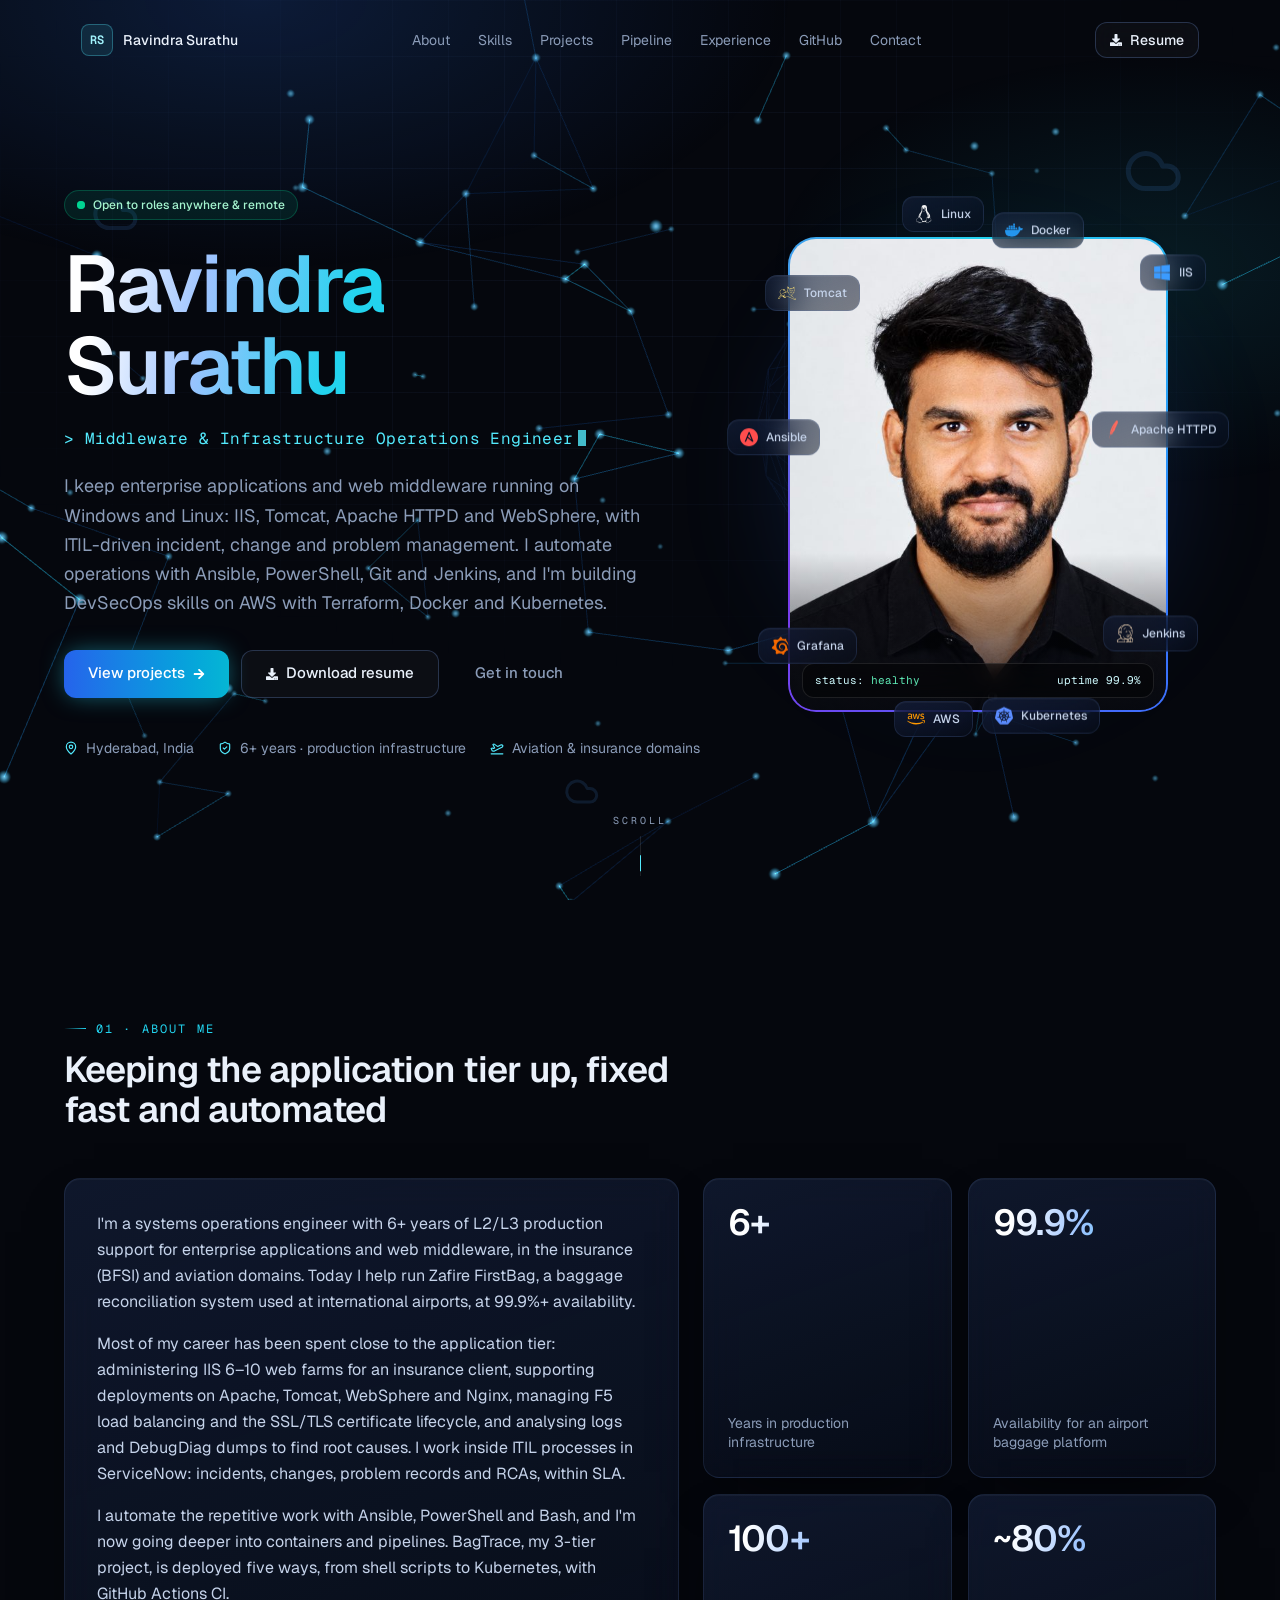
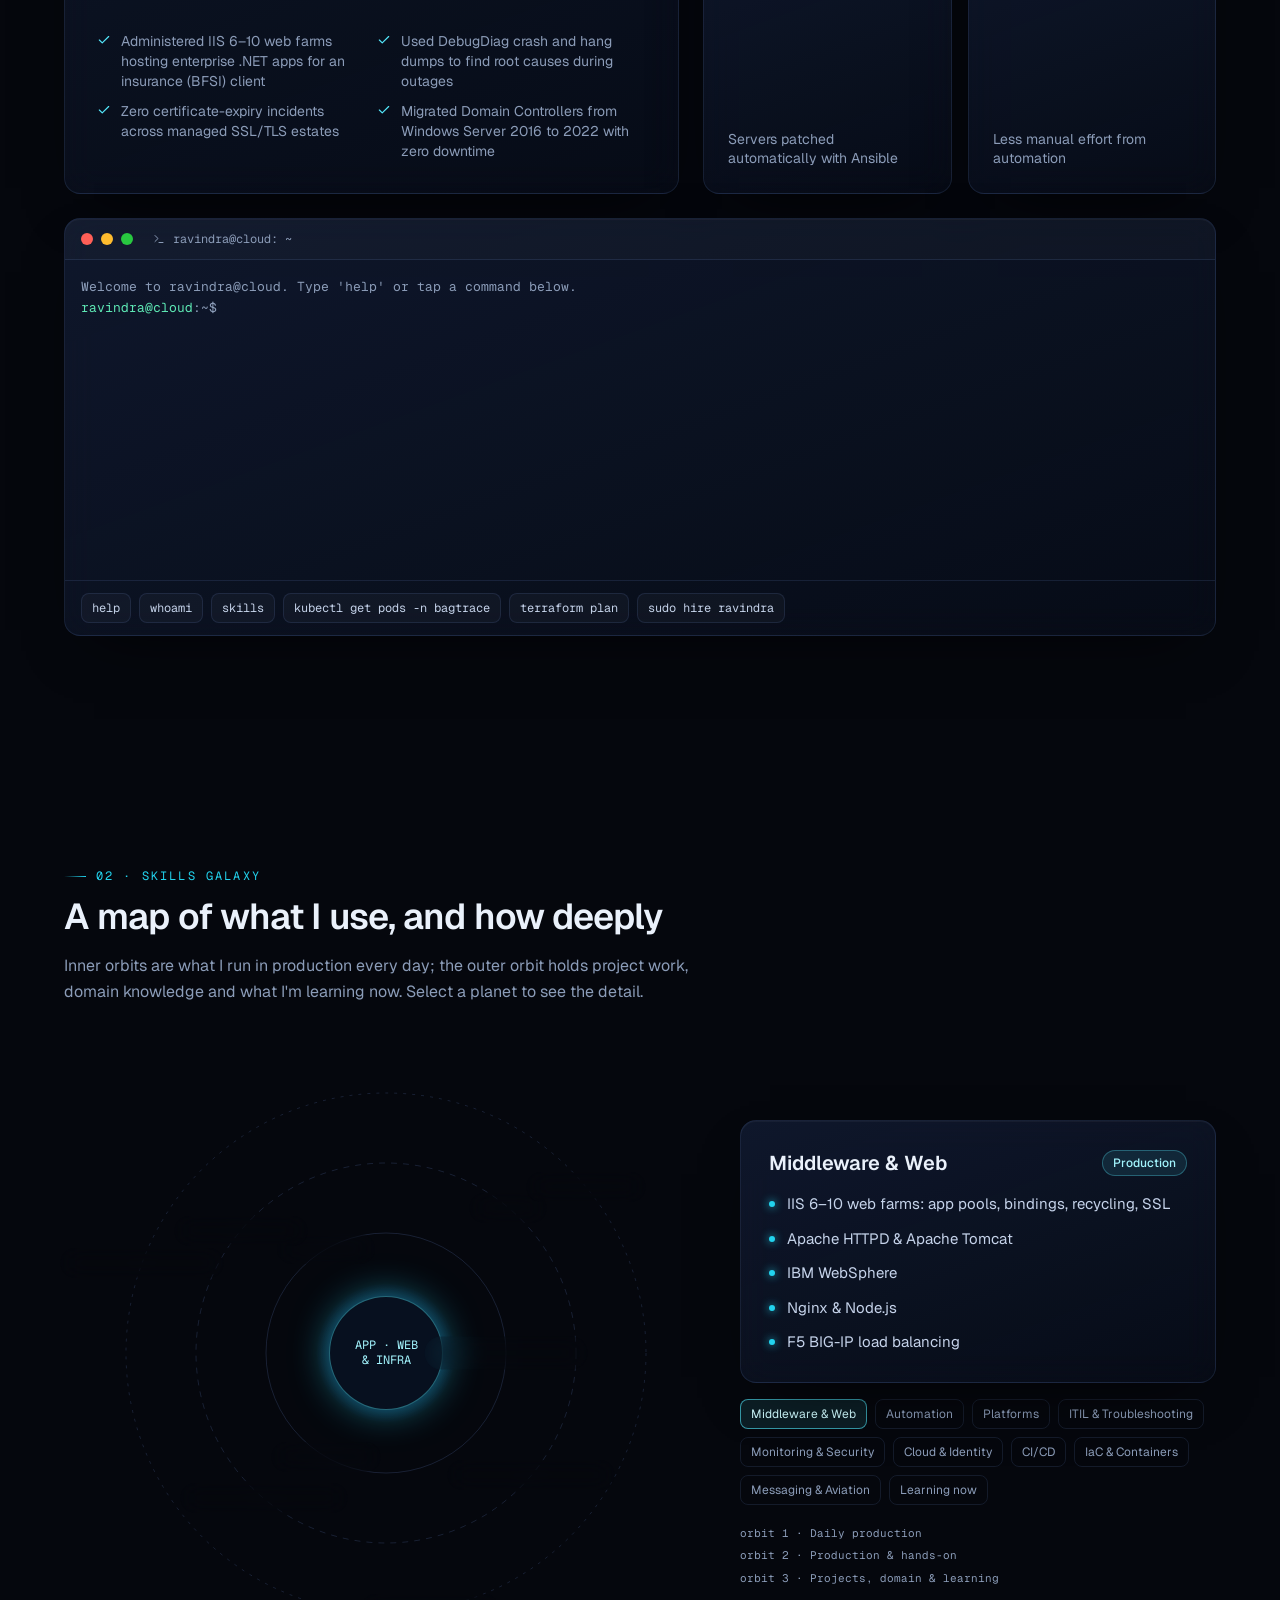
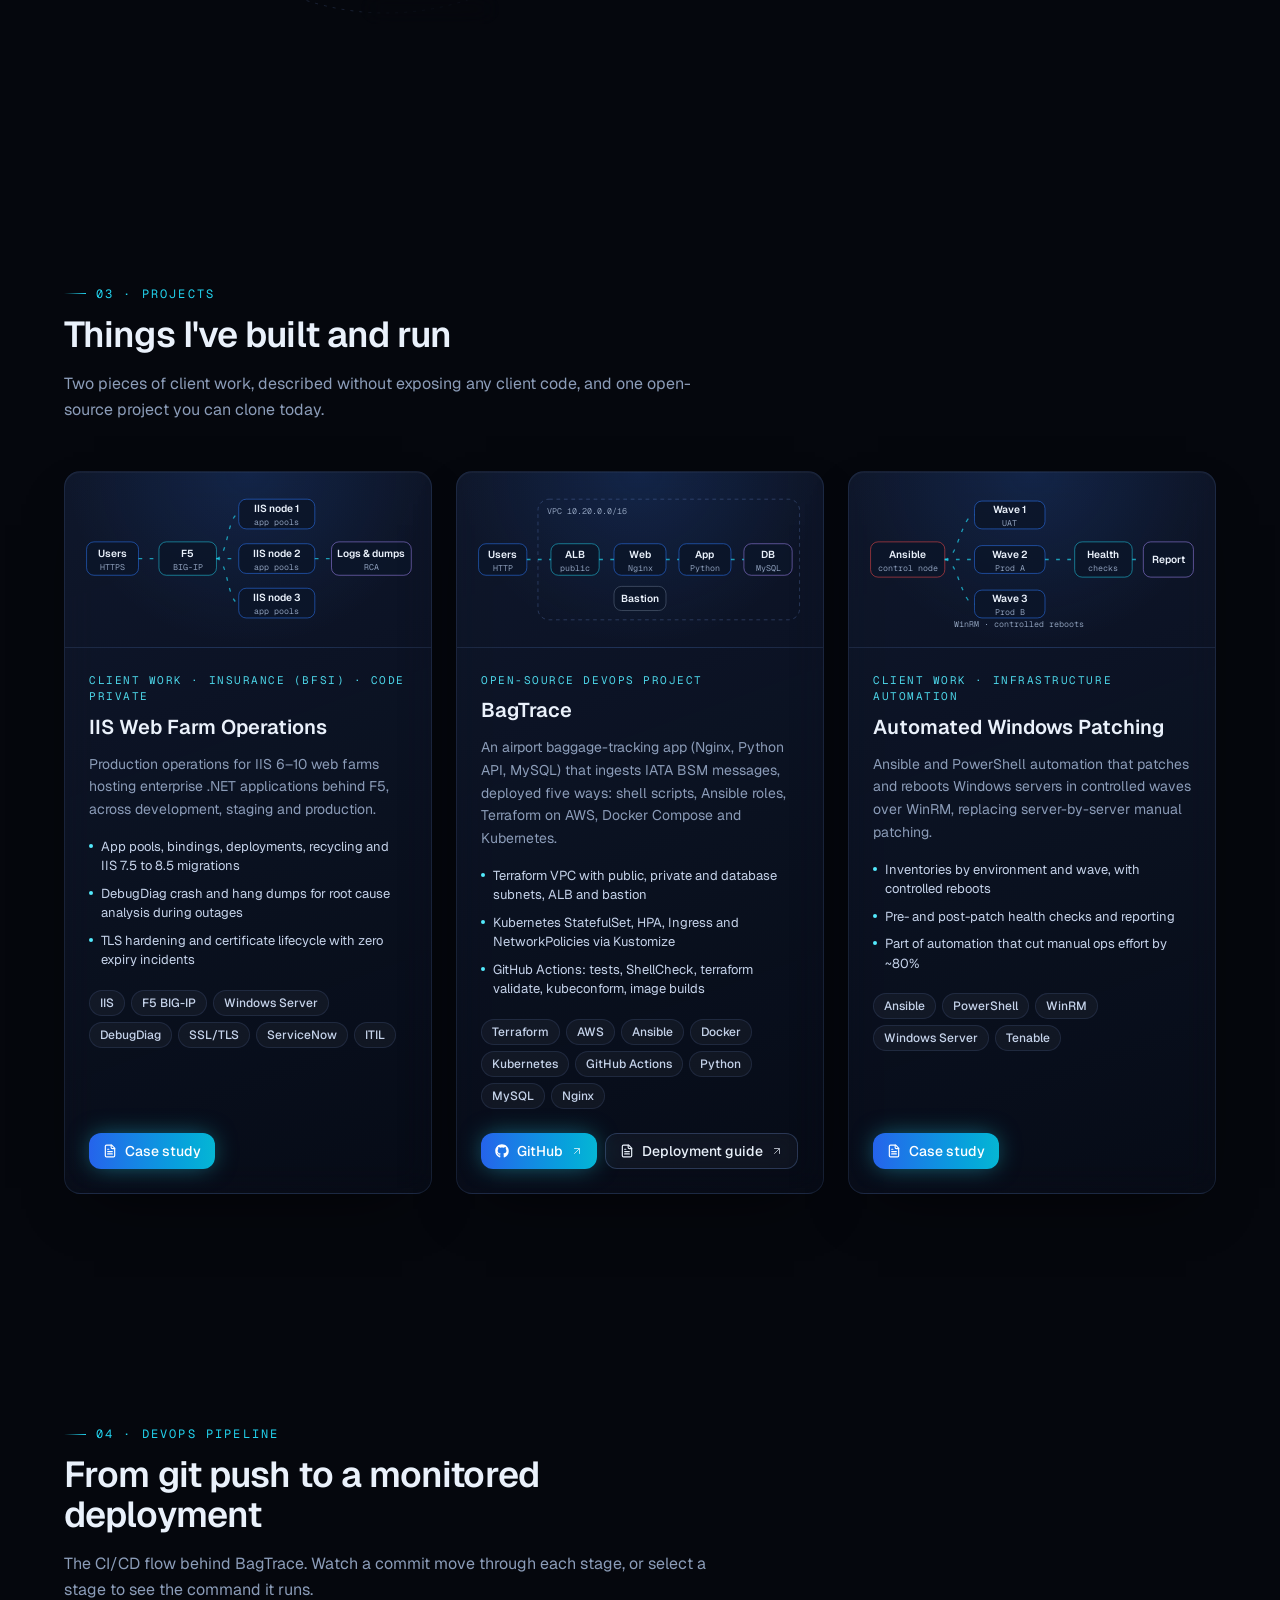
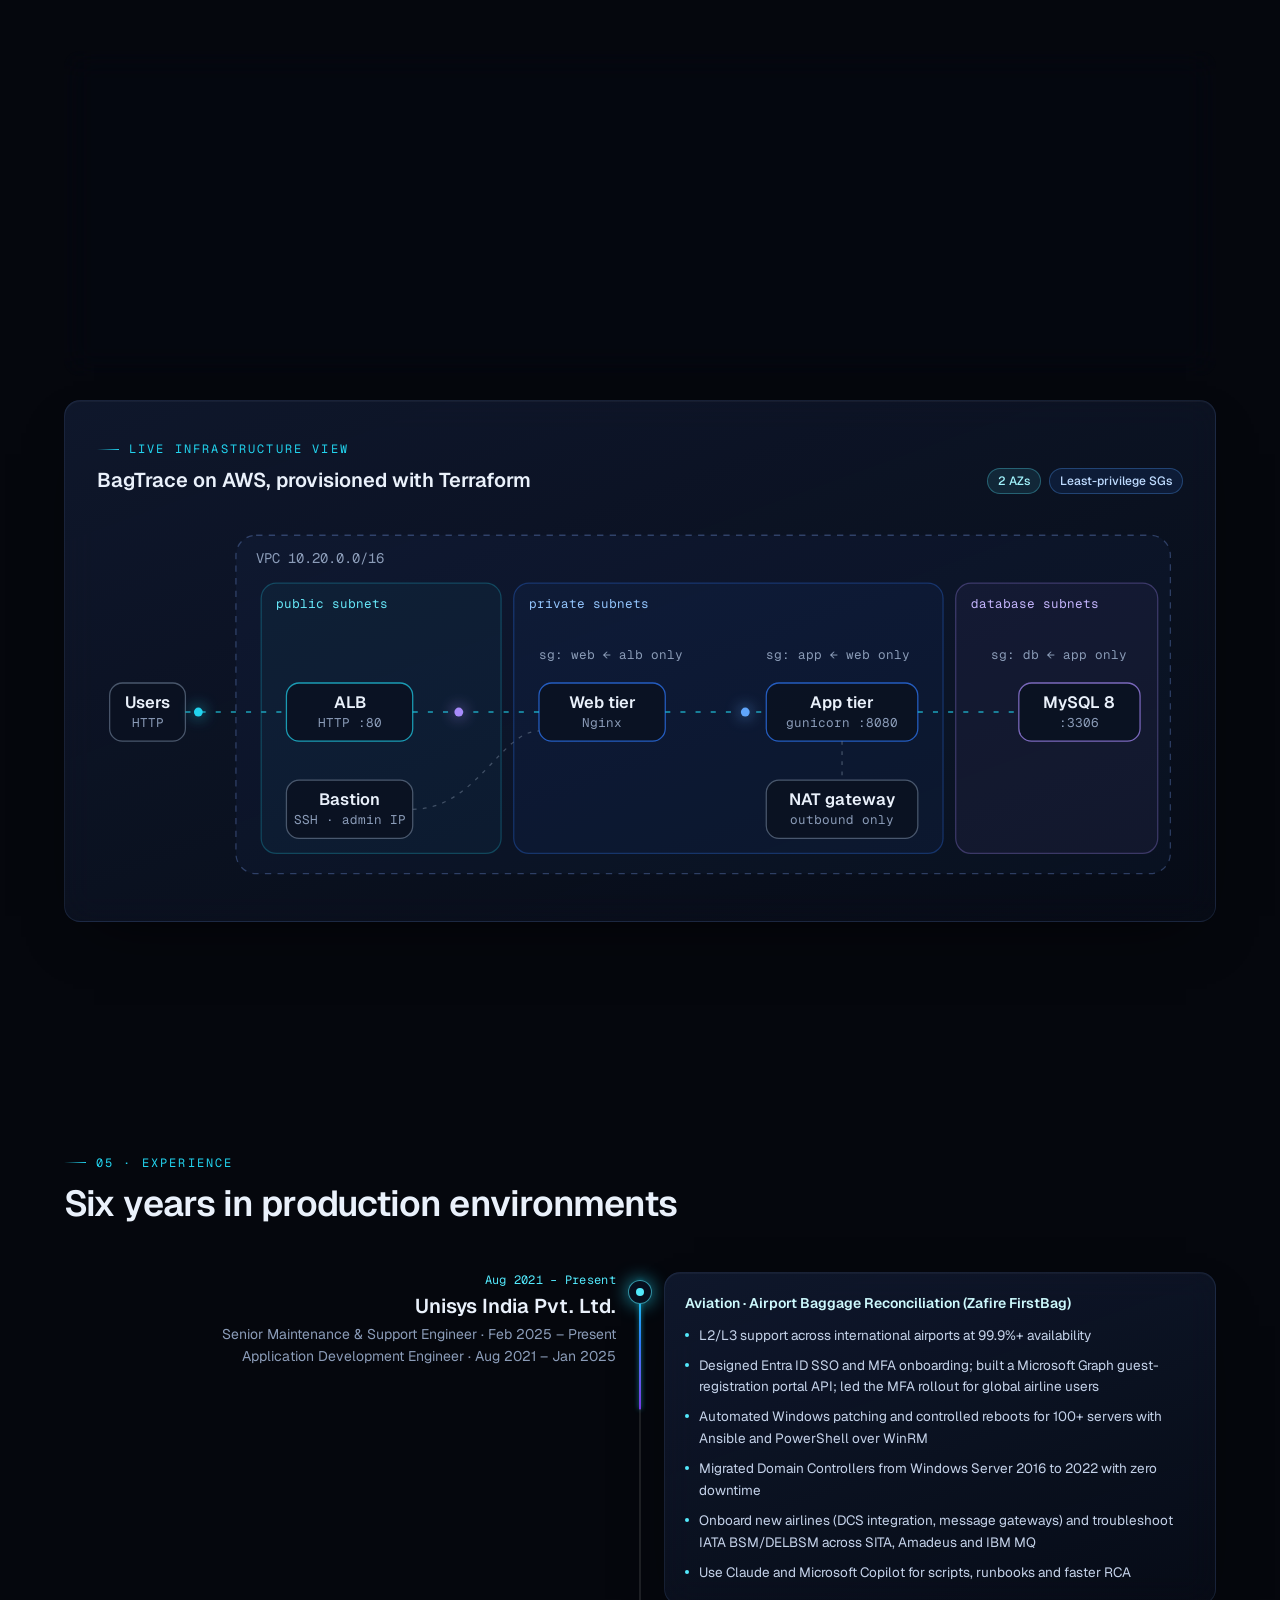
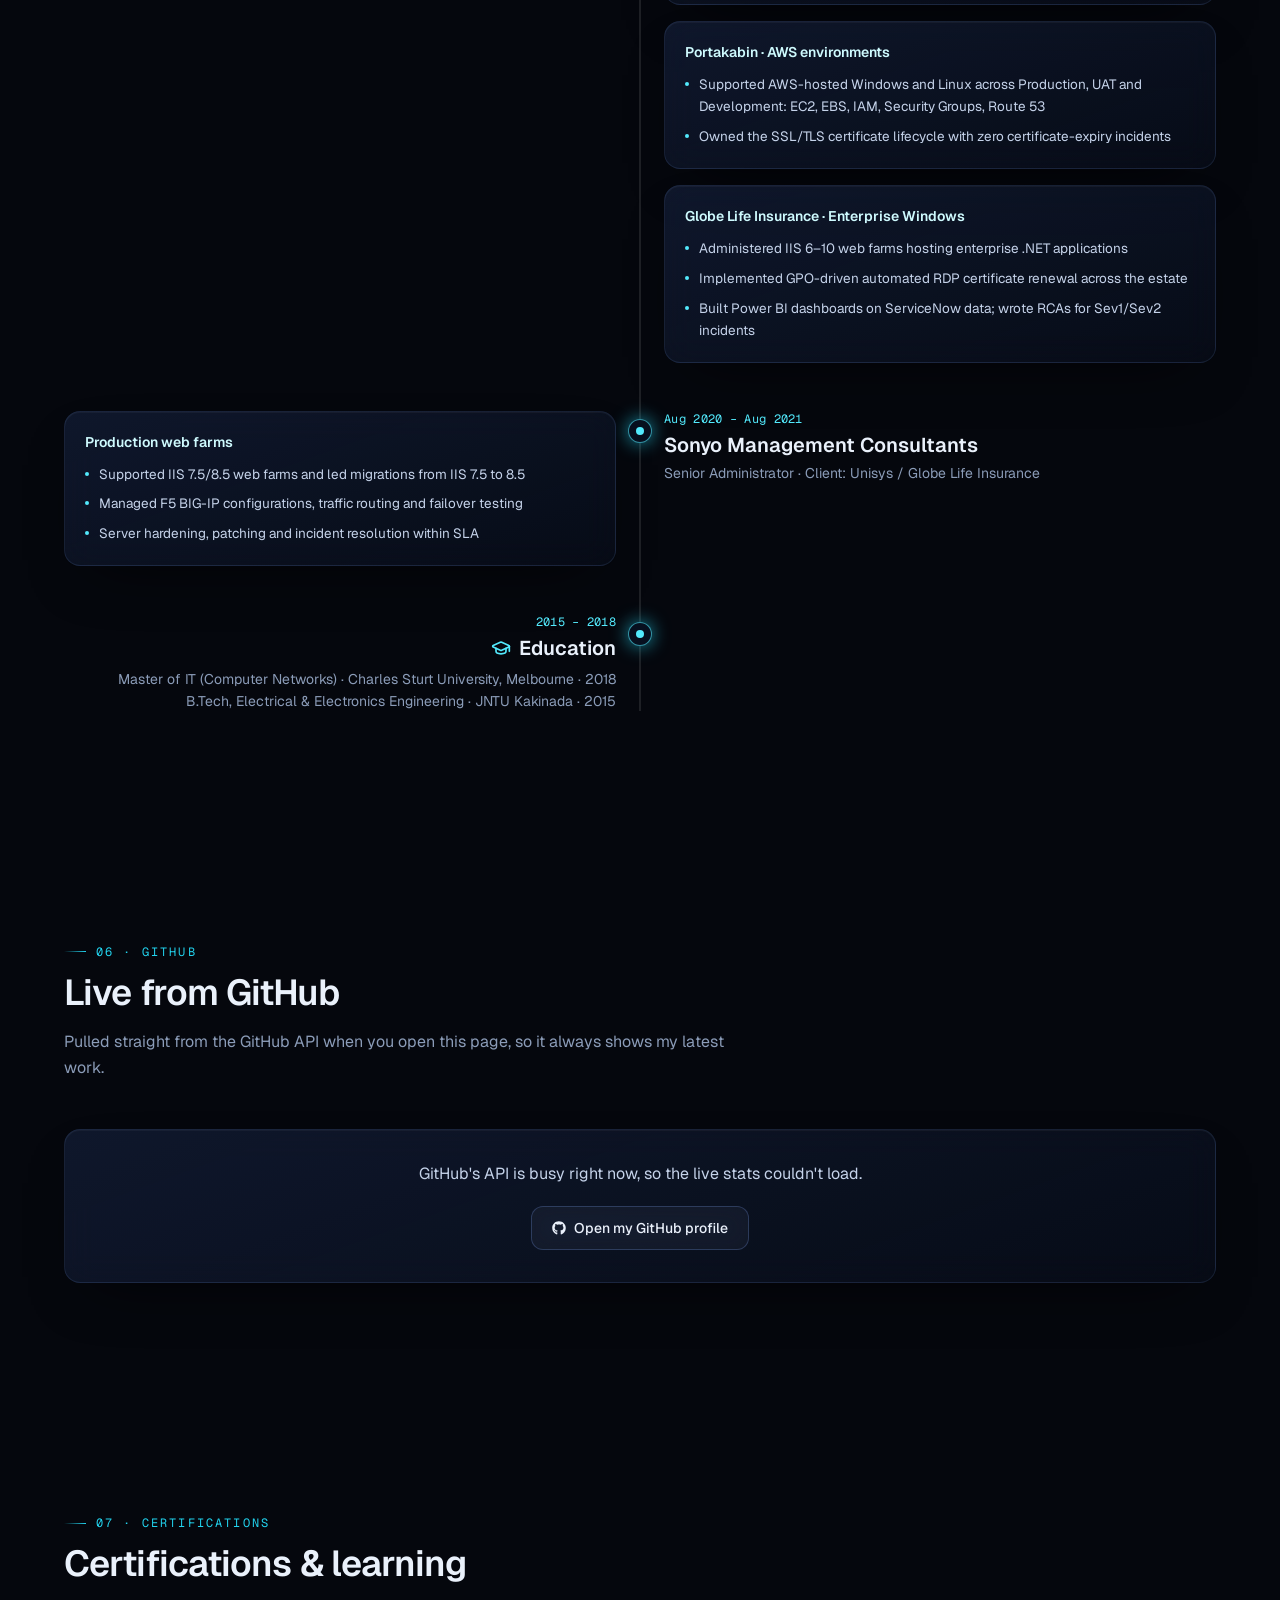
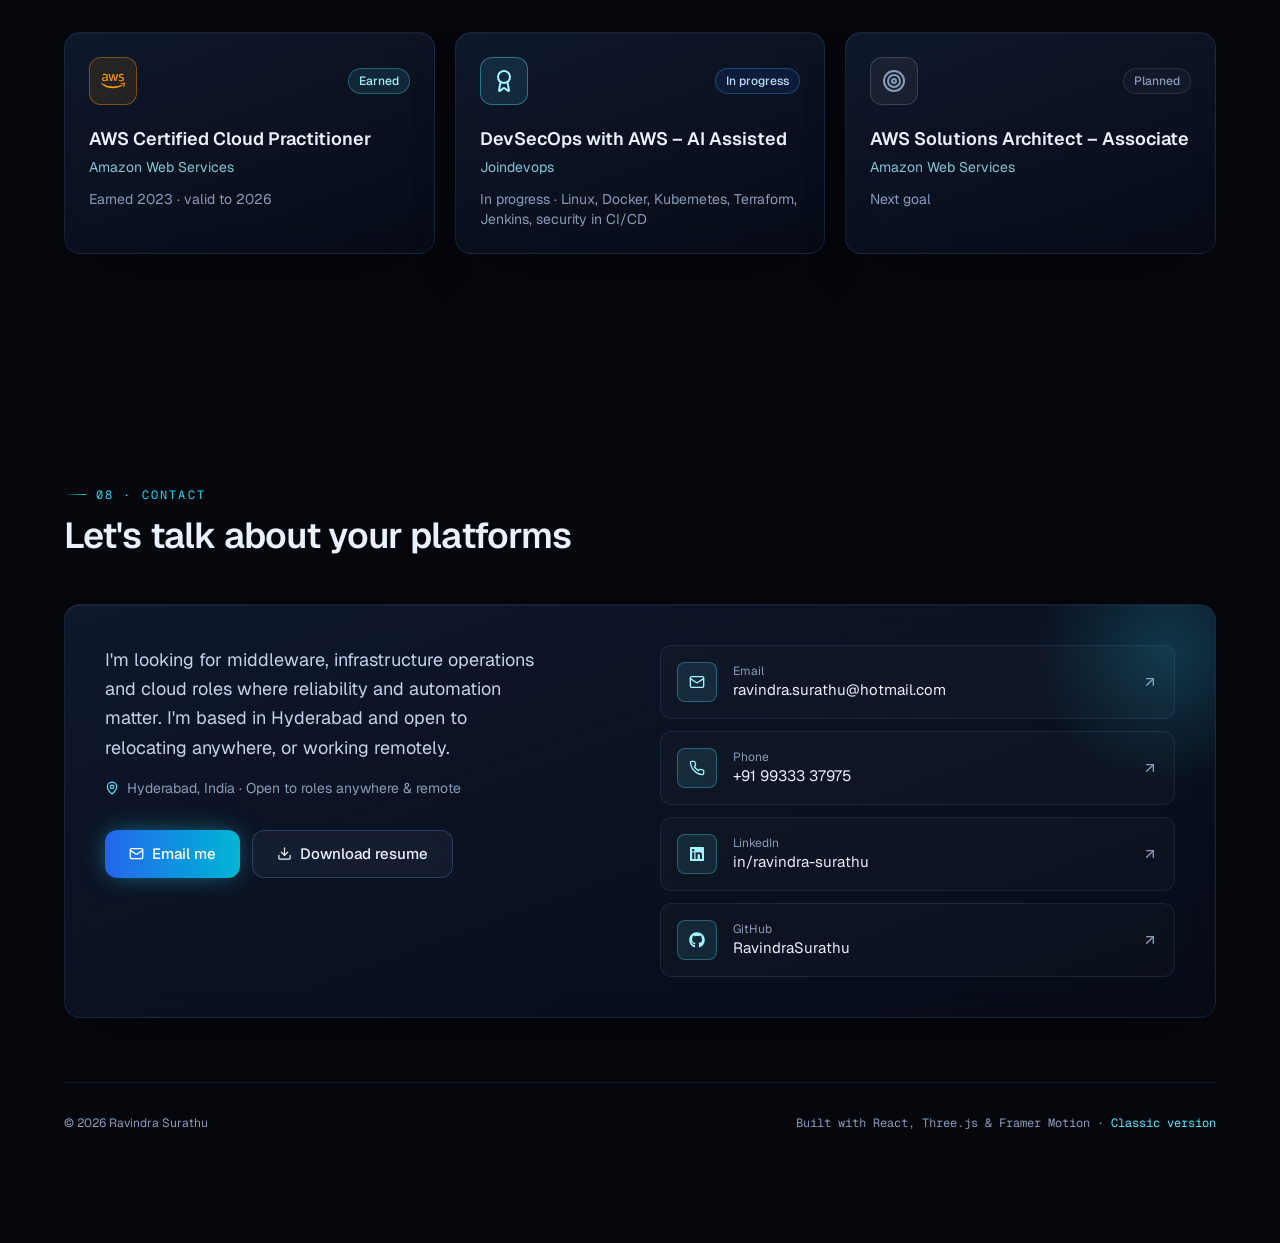
==== commit 5c27970b: "Refocus portfolio on middleware operations; keep previous version at /v4 Middleware & Infrastructure" ====
--- a/index.html
+++ b/index.html
@@ -3,11 +3,11 @@
 <head>
 <meta charset="utf-8" />
 <meta name="viewport" content="width=device-width, initial-scale=1, viewport-fit=cover" />
-<title>Ravindra Surathu · Cloud & Infrastructure Engineer</title>
-<meta name="description" content="Ravindra Surathu, Cloud & Infrastructure Engineer in Hyderabad: Windows & Linux, AWS, Microsoft Entra ID, Ansible & PowerShell automation, Terraform, Docker, Kubernetes and CI/CD." />
+<title>Ravindra Surathu · Middleware & Infrastructure Operations Engineer</title>
+<meta name="description" content="Ravindra Surathu, Middleware & Infrastructure Operations Engineer in Hyderabad: IIS, Tomcat, Apache HTTPD, WebSphere, Windows & Linux, ITIL, Ansible & PowerShell automation, AWS and CI/CD." />
 <meta name="theme-color" content="#05070d" />
-<meta property="og:title" content="Ravindra Surathu · Cloud & Infrastructure Engineer" />
-<meta property="og:description" content="6+ years running production Windows, Linux and AWS. Entra ID SSO/MFA, Ansible & PowerShell automation, Terraform, Docker, Kubernetes." />
+<meta property="og:title" content="Ravindra Surathu · Middleware & Infrastructure Operations Engineer" />
+<meta property="og:description" content="6+ years of L2/L3 production support for enterprise applications and web middleware: IIS, Tomcat, Apache, WebSphere, ITIL, Ansible & PowerShell." />
 <meta property="og:image" content="https://ravindrasurathu.github.io/ravindra.jpg" />
 <link rel="icon" href="data:image/svg+xml,%3Csvg xmlns='http://www.w3.org/2000/svg' viewBox='0 0 64 64'%3E%3Crect width='64' height='64' rx='14' fill='%2305070d'/%3E%3Crect x='3' y='3' width='58' height='58' rx='12' fill='none' stroke='%2322d3ee' stroke-width='3'/%3E%3Ctext x='32' y='41' text-anchor='middle' font-family='monospace' font-size='24' font-weight='700' fill='%2322d3ee'%3ERS%3C/text%3E%3C/svg%3E" />
 <link rel="preconnect" href="https://fonts.googleapis.com" />
--- a/app.css
+++ b/app.css
@@ -312,8 +312,8 @@
 .right-\[-8\%\] {
 right: -8%;
 }
-.right-\[-12\%\] {
-right: -12%;
+.right-\[-10\%\] {
+right: -10%;
 }
 .right-\[-16\%\] {
 right: -16%;
